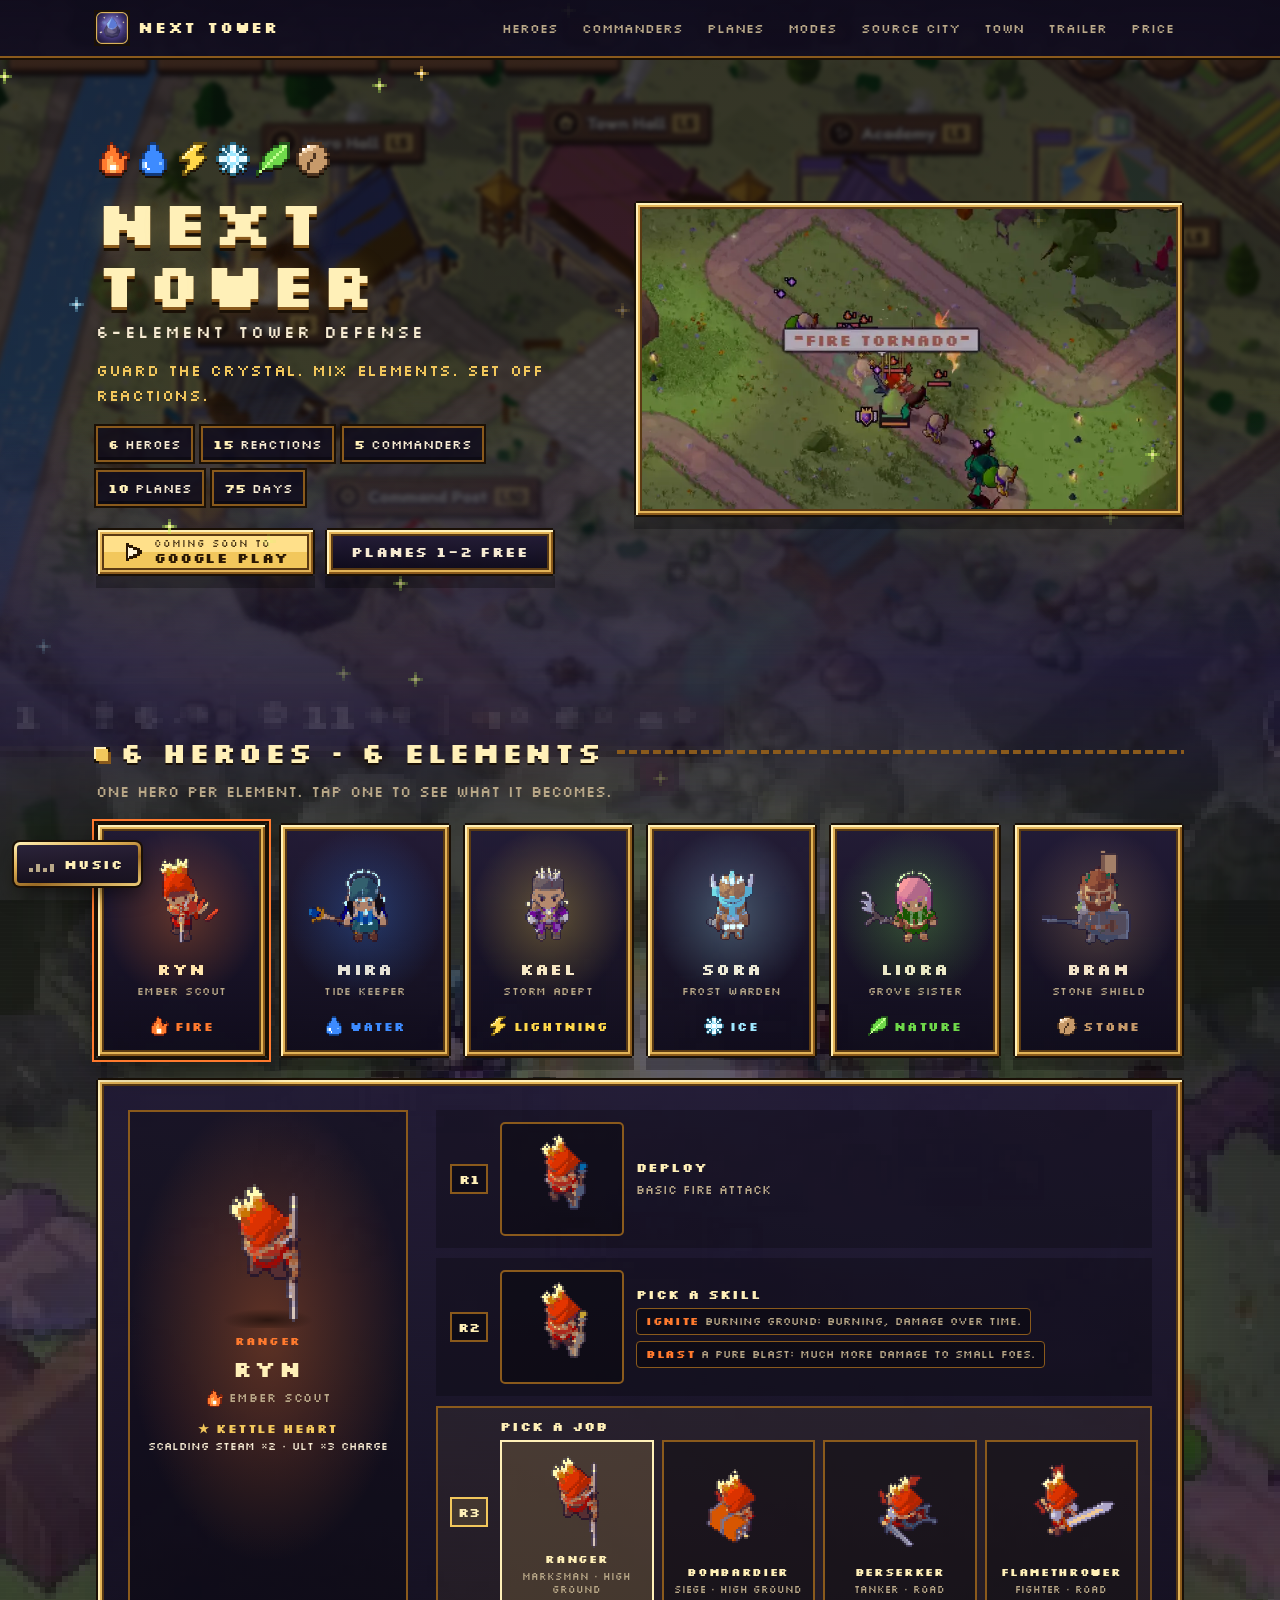
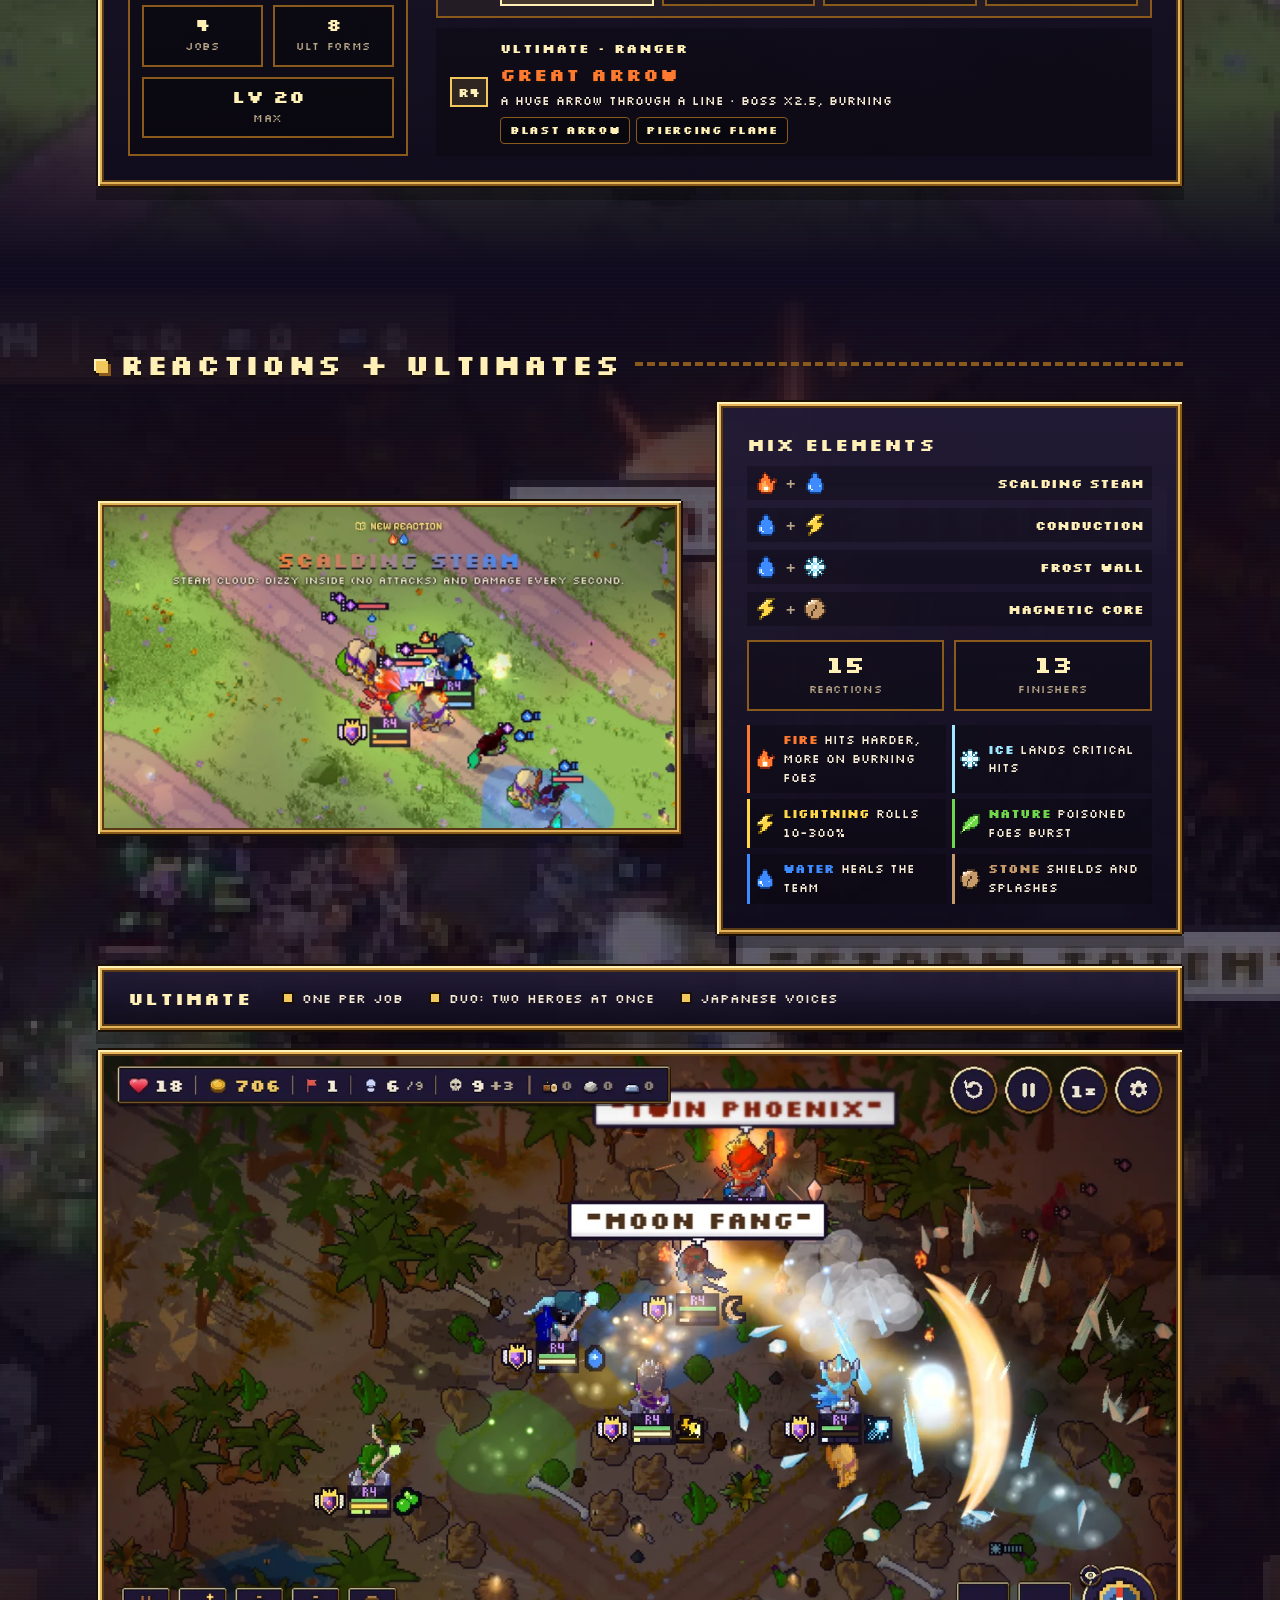
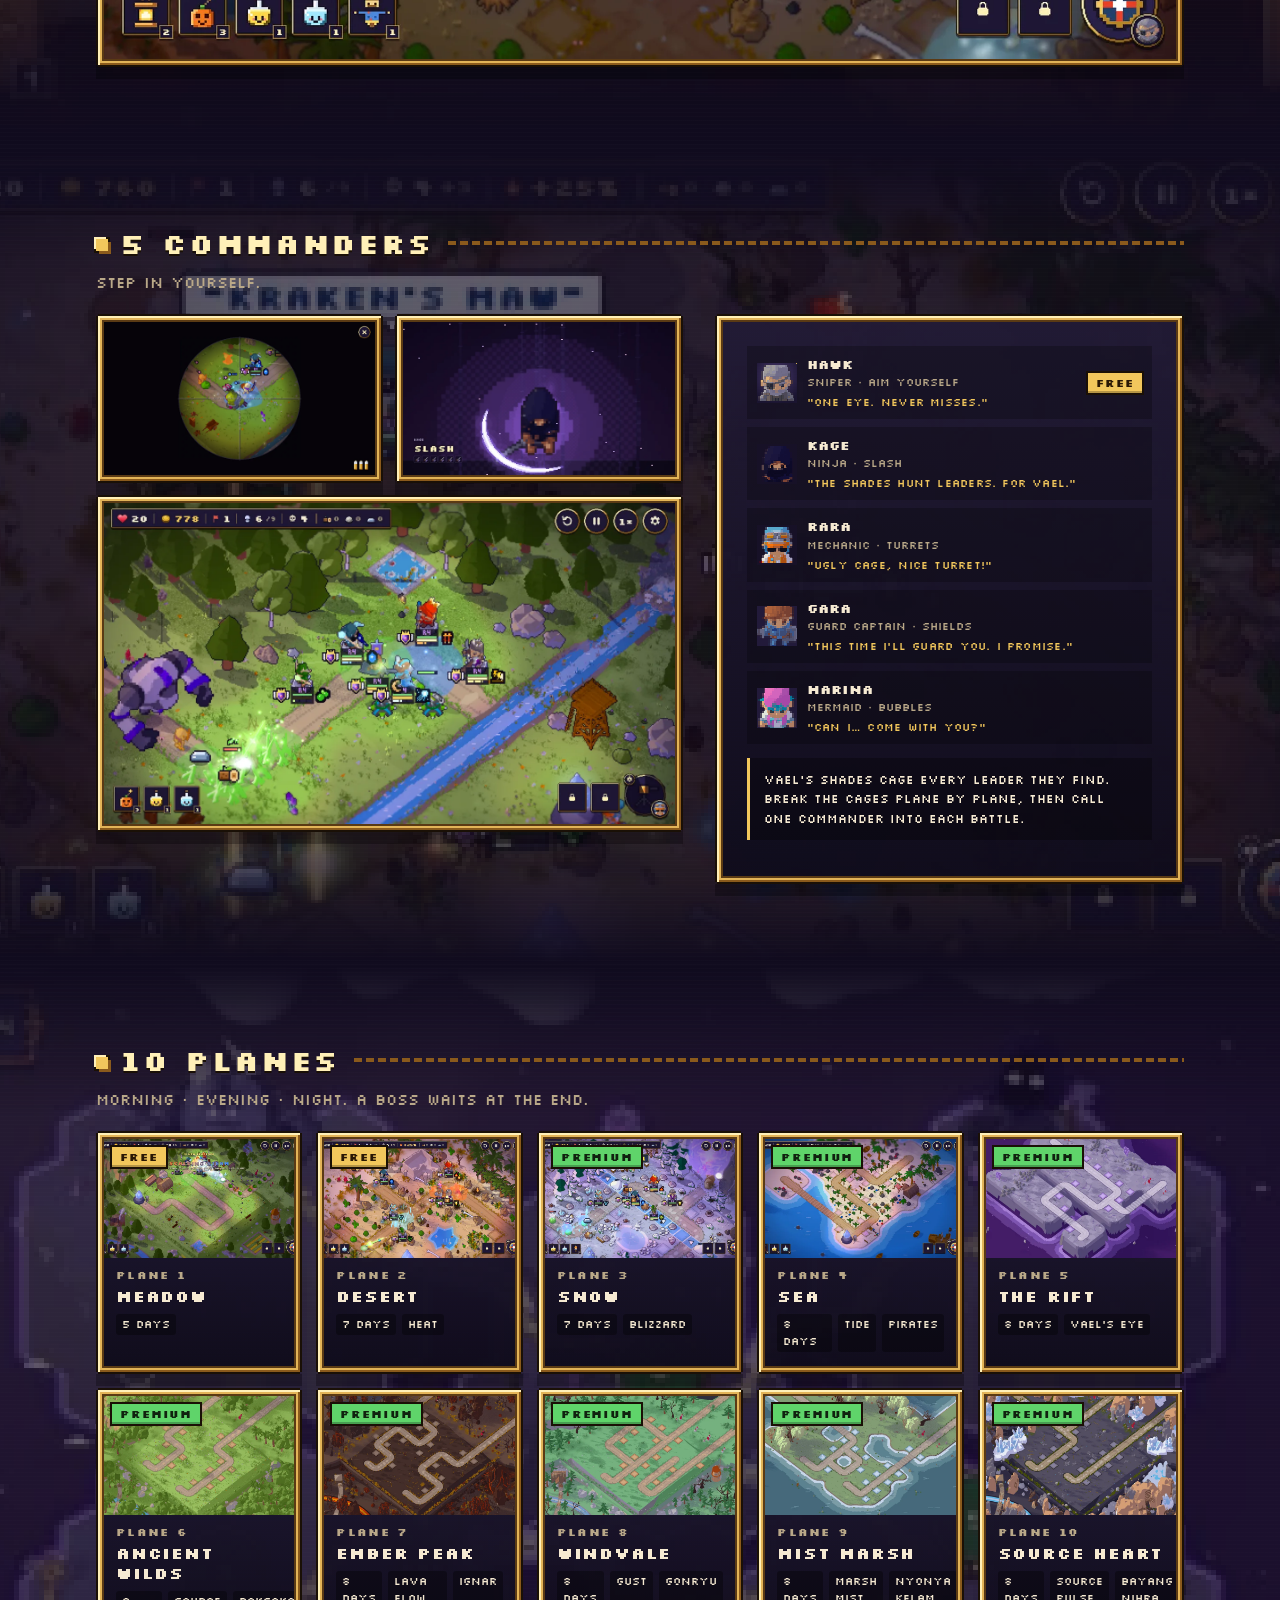
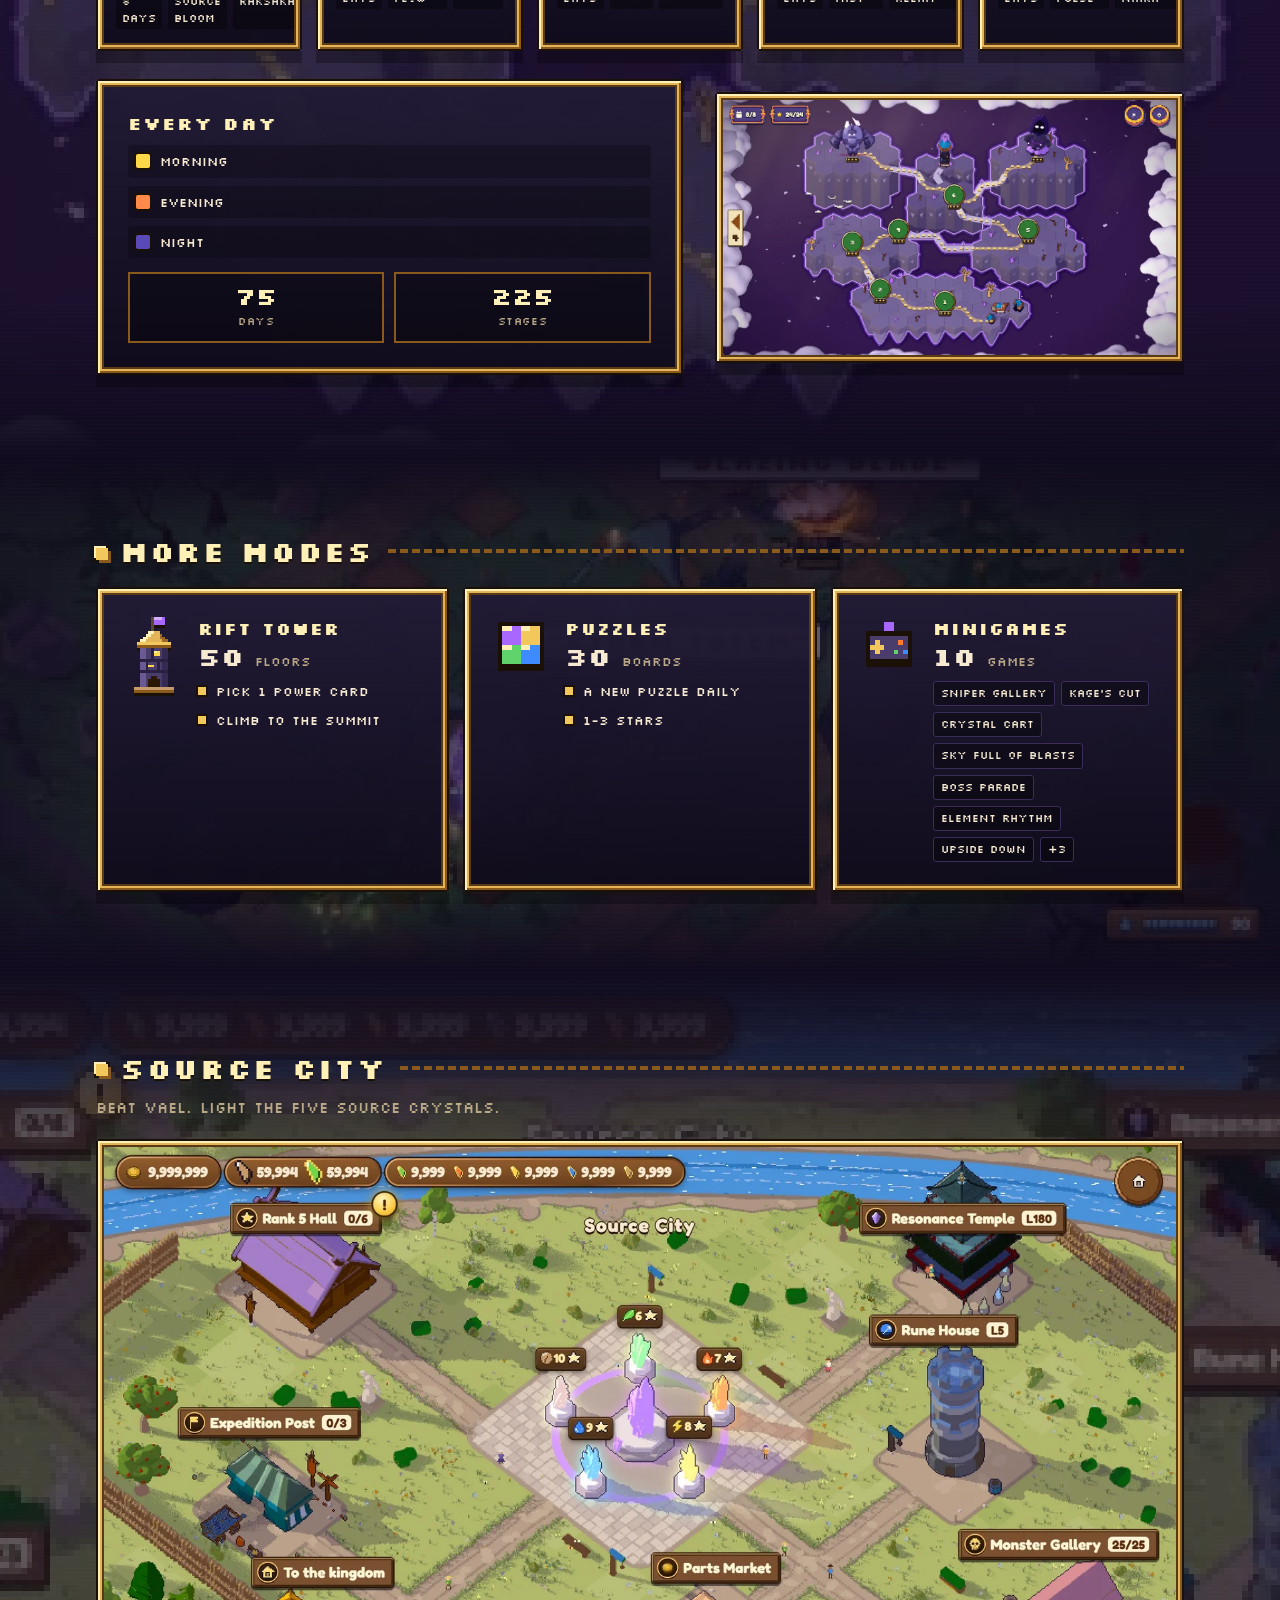
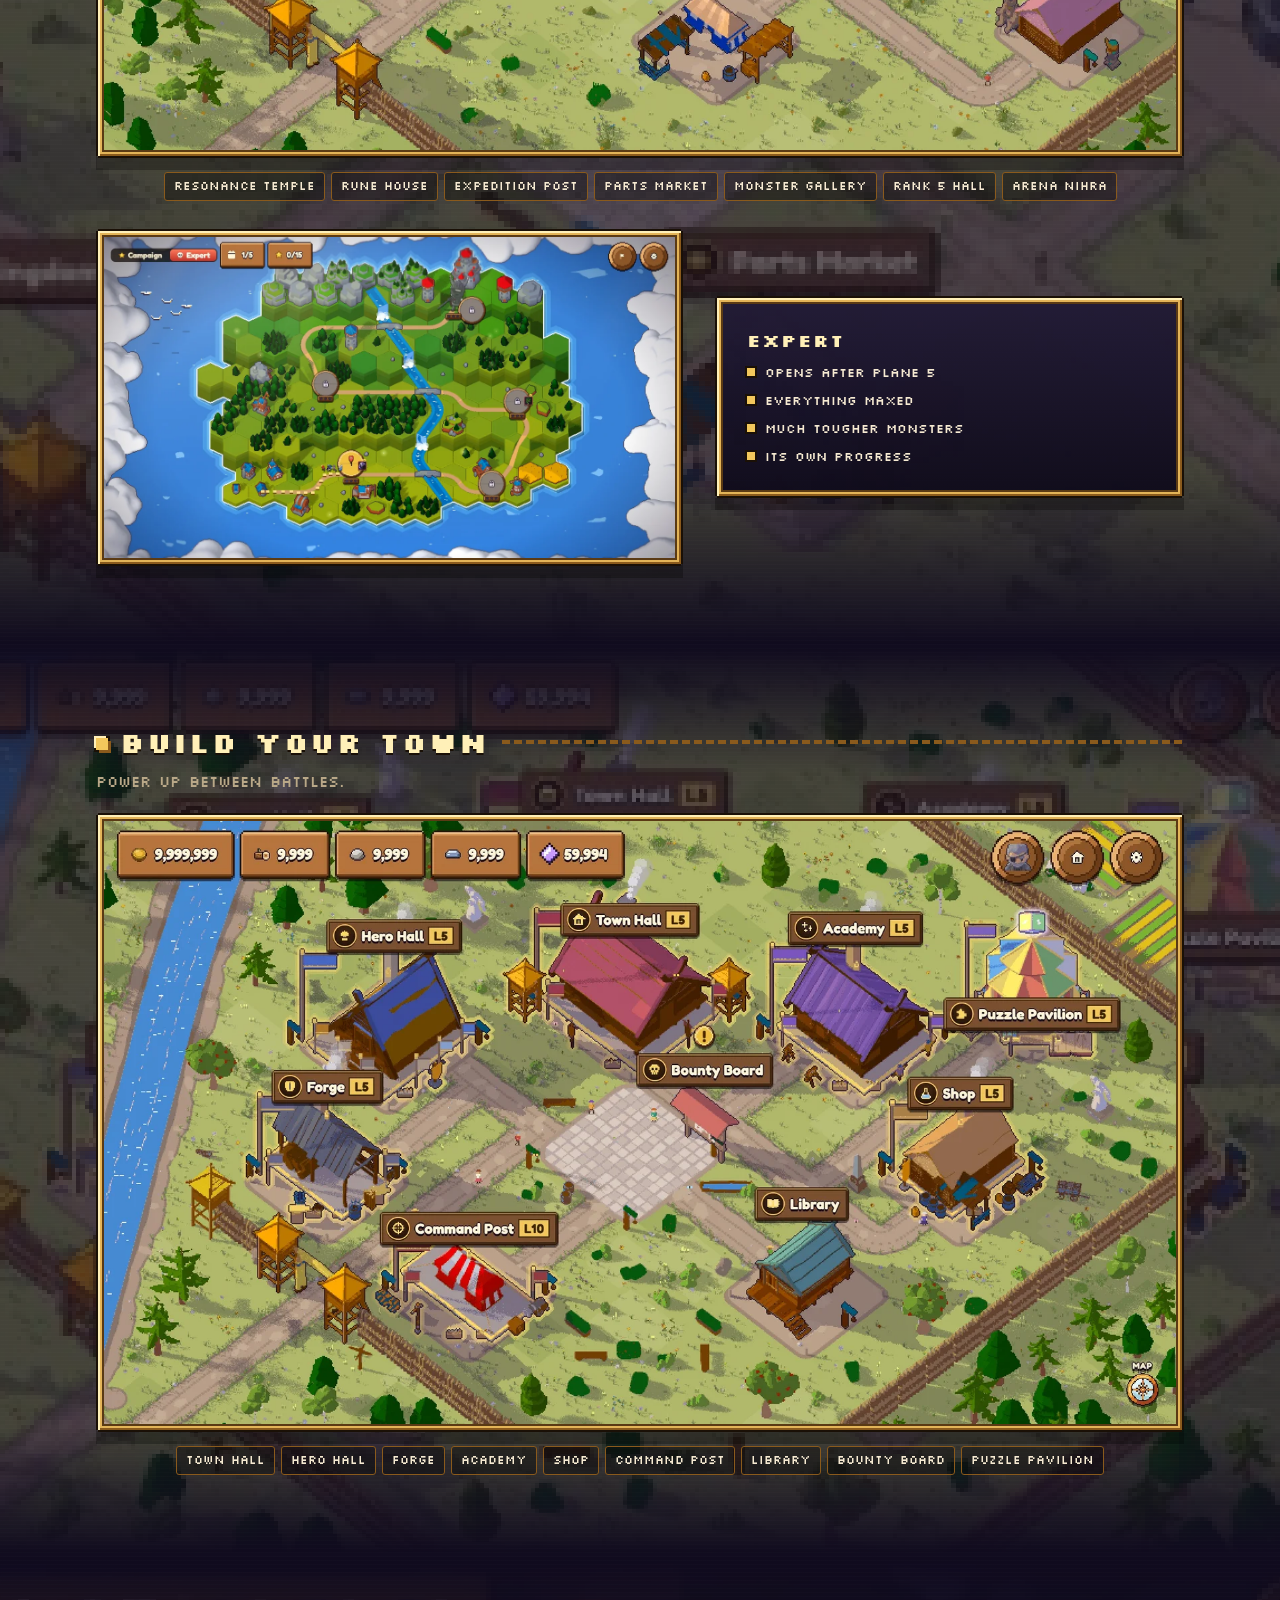
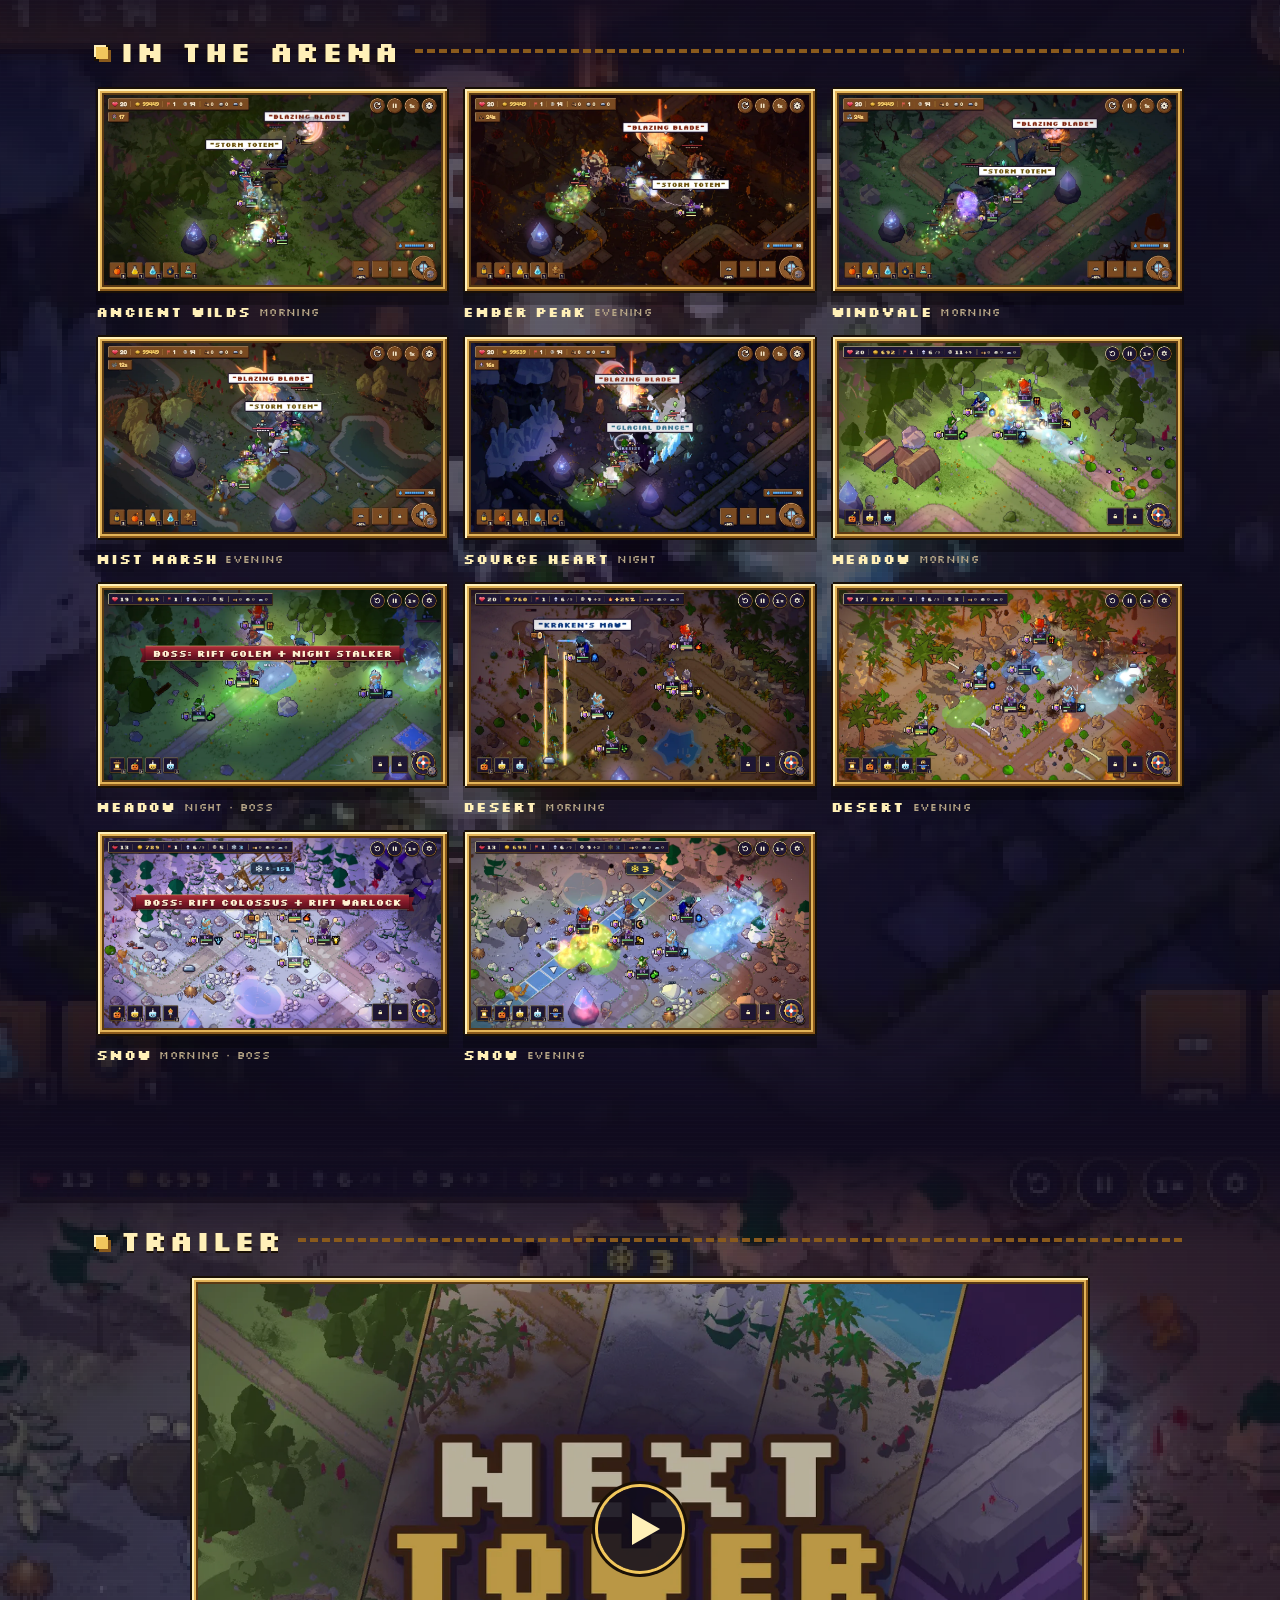
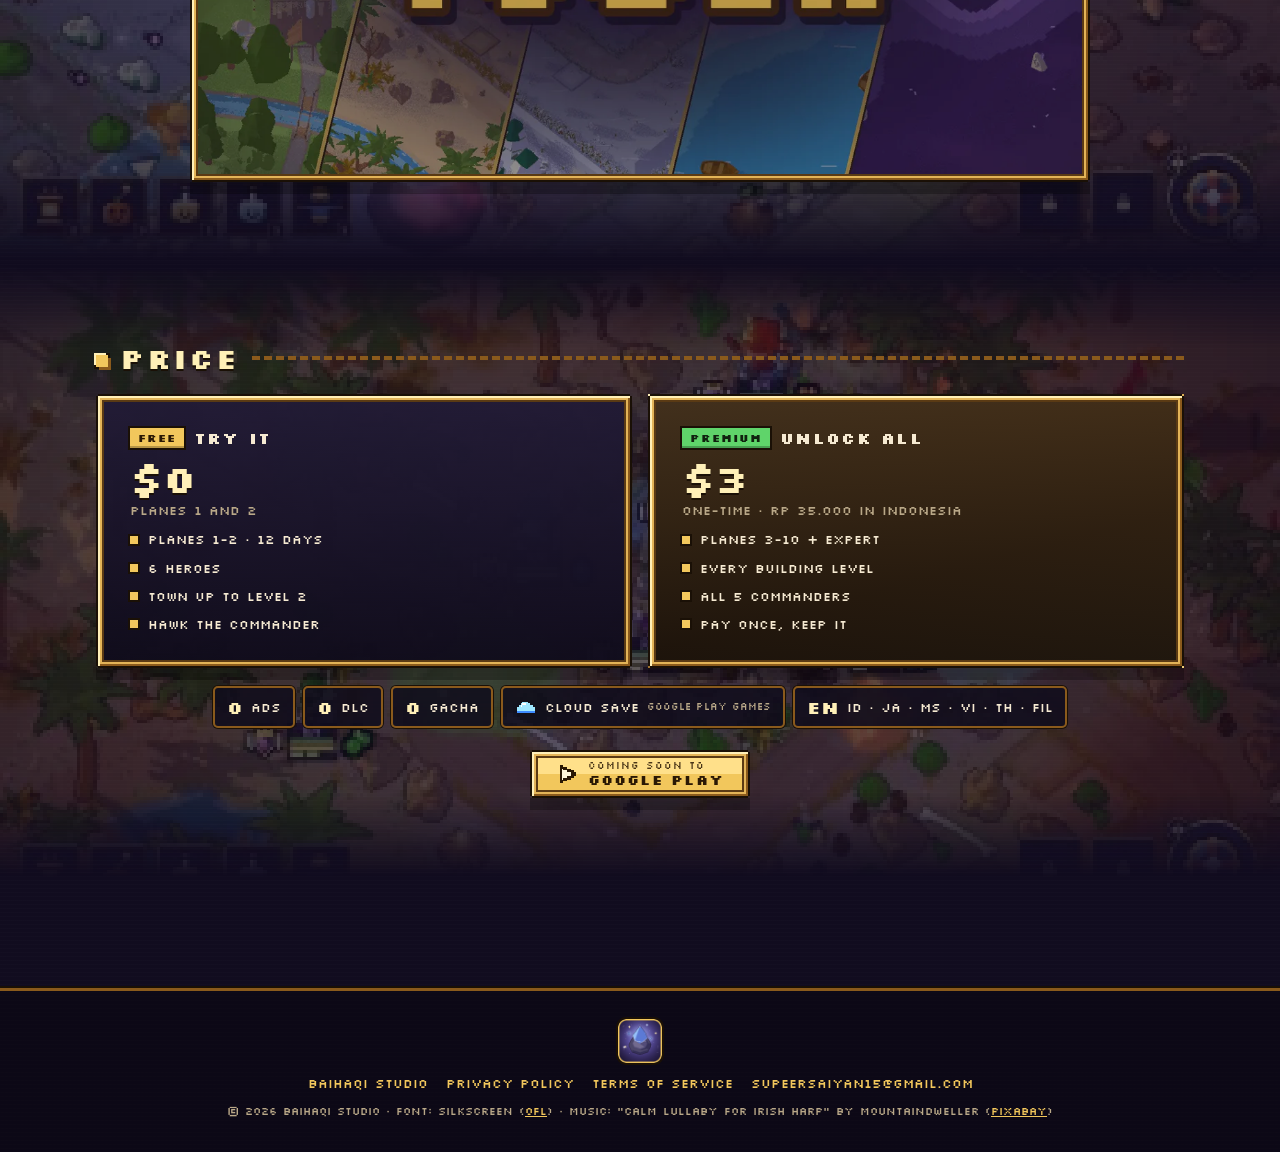
==== index.html @ 2244e876 "Pixel-art pass: stepped pixel frames on every panel, picture and button (no rounded corners), each s" ====
<!doctype html>
<html lang="en">
<head>
<meta charset="utf-8">
<meta name="viewport" content="width=device-width, initial-scale=1, viewport-fit=cover">
<title>Next Tower: Tower Defense · 6 Heroes, 6 Elements</title>
<meta name="description" content="Next Tower is a cute pixel-art tower defense for Android: 6 elemental heroes, 15 reactions, 5 commanders, 10 planes, Source City, Expert mode, the Rift Tower, puzzles and minigames. Planes 1-2 free, no ads, unlock all once for US$3.">
<link rel="canonical" href="https://fighterloo.github.io/next-tower-site/">
<meta name="theme-color" content="#110c1f">
<meta property="og:site_name" content="Next Tower">
<meta property="og:title" content="Next Tower: Tower Defense">
<meta property="og:description" content="6 heroes, 6 elements, 15 reactions. A cute pixel tower defense from Baihaqi Studio. Planes 1-2 free, no ads.">
<meta property="og:image" content="https://fighterloo.github.io/next-tower-site/img/share.jpg">
<meta property="og:image:width" content="1200">
<meta property="og:image:height" content="630">
<meta property="og:url" content="https://fighterloo.github.io/next-tower-site/">
<meta property="og:type" content="website">
<meta name="twitter:card" content="summary_large_image">
<meta name="twitter:title" content="Next Tower: Tower Defense">
<meta name="twitter:image" content="https://fighterloo.github.io/next-tower-site/img/share.jpg">
<link rel="icon" href="favicon.ico" sizes="any">
<link rel="icon" href="favicon-48x48.png" type="image/png" sizes="48x48">
<link rel="icon" href="favicon-96x96.png" type="image/png" sizes="96x96">
<link rel="icon" href="favicon-192x192.png" type="image/png" sizes="192x192">
<link rel="apple-touch-icon" href="apple-touch-icon.png">
<link rel="manifest" href="site.webmanifest">
<link rel="preload" href="fonts/Silkscreen-Regular.ttf" as="font" type="font/ttf" crossorigin>
<link rel="stylesheet" href="css/site.css?v=202611261">
<script type="application/ld+json">
{
 "@context": "https://schema.org",
 "@type": "VideoGame",
 "name": "Next Tower",
 "alternateName": "Next Tower: Tower Defense",
 "url": "https://fighterloo.github.io/next-tower-site/",
 "image": "https://fighterloo.github.io/next-tower-site/img/share.jpg",
 "description": "A cute pixel-art tower defense: 6 heroes, one per element, 15 reactions, 5 commanders, 10 planes, Source City, Expert mode, the Rift Tower, puzzles and minigames. Planes 1-2 free, unlock everything with one purchase.",
 "genre": ["Tower defense", "Strategy"],
 "gamePlatform": ["Android"],
 "operatingSystem": "Android",
 "inLanguage": ["en", "id", "ja"],
 "offers": {"@type": "Offer", "price": "3.00", "priceCurrency": "USD", "description": "One-time unlock: Planes 3-10, Expert, every building level, every commander"},
 "author": {"@type": "Organization", "name": "Baihaqi Studio", "url": "https://fighterloo.github.io/"},
 "publisher": {"@type": "Organization", "name": "Baihaqi Studio", "url": "https://fighterloo.github.io/"}
}
</script>
</head>
<body>

<header class="nav">
  <div class="wrap">
    <a class="brand" href="#top"><img src="img/icon-192.png" alt="" width="32" height="32">NEXT TOWER</a>
    <nav class="nav-links" aria-label="Sections">
      <a href="#hero">Heroes</a>
      <a href="#commander">Commanders</a>
      <a href="#plane">Planes</a>
      <a href="#modes">Modes</a>
      <a href="#sumber">Source City</a>
      <a href="#kota">Town</a>
      <a href="#video">Trailer</a>
      <a href="#harga">Price</a>
    </nav>
  </div>
</header>

<main id="top">

<!-- Title -->
<div class="hero">
  <div class="hero-bg" aria-hidden="true"></div>
  <div class="wrap">
    <div>
      <div class="gems" aria-hidden="true">
        <img src="img/el/fire.svg" alt="" width="34" height="34"><img src="img/el/water.svg" alt="" width="34" height="34"><img src="img/el/lightning.svg" alt="" width="34" height="34"><img src="img/el/ice.svg" alt="" width="34" height="34"><img src="img/el/nature.svg" alt="" width="34" height="34"><img src="img/el/stone.svg" alt="" width="34" height="34">
      </div>
      <h1 class="title"><span class="name" role="text" aria-label="NEXT TOWER"><span class="w"><span class="ch" style="--i:0" aria-hidden="true">N</span><span class="ch" style="--i:1" aria-hidden="true">E</span><span class="ch" style="--i:2" aria-hidden="true">X</span><span class="ch" style="--i:3" aria-hidden="true">T</span></span> <span class="w"><span class="ch" style="--i:5" aria-hidden="true">T</span><span class="ch" style="--i:6" aria-hidden="true">O</span><span class="ch" style="--i:7" aria-hidden="true">W</span><span class="ch" style="--i:8" aria-hidden="true">E</span><span class="ch" style="--i:9" aria-hidden="true">R</span></span></span><span class="sr"> — </span><span class="sub">6-Element Tower Defense</span></h1>
      <p class="pitch">Guard the crystal. Mix elements. Set off reactions.</p>
      <ul class="chips">
        <li><b>6</b> heroes</li>
        <li><b>15</b> reactions</li>
        <li><b>5</b> commanders</li>
        <li><b>10</b> planes</li>
        <li><b>75</b> days</li>
      </ul>
      <div class="cta">
        <span class="btn btn-gold soon-btn" role="img" aria-label="Coming soon to Google Play">
          <svg class="play-ico" viewBox="0 0 12 12" shape-rendering="crispEdges" aria-hidden="true"><path fill="#2a1804" d="M2 1h2v1h2v1h2v1h2v1h1v2h-1v1H8v1H6v1H4v1H2z"/><path fill="#fff6d8" d="M3 3h1v1h2v1h2v2H6v1H4v1H3z"/></svg>
          <span class="tx"><small>COMING SOON TO</small>GOOGLE PLAY</span>
        </span>
        <a class="btn" href="#harga">Planes 1-2 free</a>
      </div>
    </div>
    <div class="shot top-vid"><video src="media/combat-loop.mp4" poster="img/combat-poster.webp" width="960" height="540" muted loop playsinline autoplay preload="auto" data-loop aria-label="Combat: Fire Tornado, Tide Blade, Storm Totem, Thorn Forest, Frost Thorns, Plasma Burst"></video></div>
  </div>
</div>

<!-- Heroes and elements -->
<section id="hero" aria-labelledby="h-hero">
  <div class="wrap">
    <div class="sec-head"><h2 id="h-hero">6 Heroes · 6 Elements</h2></div>
    <p class="lead">One hero per element. Tap one to see what it becomes.</p>
    <ul class="heroes">
      <li class="hero-card panel" data-hero="ryn" style="--c:var(--fire)"><img class="por" src="img/heroes/ryn.png" alt="" width="136" height="136"><h3>RYN</h3><p>Ember Scout</p><span class="el"><img src="img/el/fire.svg" alt="" width="20" height="20">Fire</span></li>
      <li class="hero-card panel" data-hero="mira" style="--c:var(--water)"><img class="por" src="img/heroes/mira.png" alt="" width="136" height="136"><h3>MIRA</h3><p>Tide Keeper</p><span class="el"><img src="img/el/water.svg" alt="" width="20" height="20">Water</span></li>
      <li class="hero-card panel" data-hero="kael" style="--c:var(--lightning)"><img class="por" src="img/heroes/kael.png" alt="" width="136" height="136"><h3>KAEL</h3><p>Storm Adept</p><span class="el"><img src="img/el/lightning.svg" alt="" width="20" height="20">Lightning</span></li>
      <li class="hero-card panel" data-hero="sora" style="--c:var(--ice)"><img class="por" src="img/heroes/sora.png" alt="" width="136" height="136"><h3>SORA</h3><p>Frost Warden</p><span class="el"><img src="img/el/ice.svg" alt="" width="20" height="20">Ice</span></li>
      <li class="hero-card panel" data-hero="liora" style="--c:var(--nature)"><img class="por" src="img/heroes/liora.png" alt="" width="136" height="136"><h3>LIORA</h3><p>Grove Sister</p><span class="el"><img src="img/el/nature.svg" alt="" width="20" height="20">Nature</span></li>
      <li class="hero-card panel" data-hero="bram" style="--c:var(--stone)"><img class="por" src="img/heroes/bram.png" alt="" width="136" height="136"><h3>BRAM</h3><p>Stone Shield</p><span class="el"><img src="img/el/stone.svg" alt="" width="20" height="20">Stone</span></li>
    </ul>
    <div class="rankpath panel" id="rankpath" aria-live="polite">
      <noscript><p class="rp-nojs">R1 deploy · R2 pick a skill · R3 pick one of 4 jobs · R4 its ultimate, in one of 2 forms. 24 jobs, Lv 20 max.</p></noscript>
    </div>
  </div>
</section>

<!-- Reactions and ultimates -->
<section id="reaksi" aria-labelledby="h-react">
  <div class="wrap">
    <div class="sec-head"><h2 id="h-react">Reactions + Ultimates</h2></div>
    <div class="feat">
      <div class="shot"><img src="img/reaction-steam.webp" alt="Fire meets water: a Scalding Steam reaction on the road" width="1280" height="720" loading="lazy"></div>
      <div class="feat-body panel">
        <h3>Mix elements</h3>
        <ul class="recipes">
          <li><img src="img/el/fire.svg" alt="Fire" width="22" height="22"><i>+</i><img src="img/el/water.svg" alt="Water" width="22" height="22"><b>Scalding Steam</b></li>
          <li><img src="img/el/water.svg" alt="Water" width="22" height="22"><i>+</i><img src="img/el/lightning.svg" alt="Lightning" width="22" height="22"><b>Conduction</b></li>
          <li><img src="img/el/water.svg" alt="Water" width="22" height="22"><i>+</i><img src="img/el/ice.svg" alt="Ice" width="22" height="22"><b>Frost Wall</b></li>
          <li><img src="img/el/lightning.svg" alt="Lightning" width="22" height="22"><i>+</i><img src="img/el/stone.svg" alt="Stone" width="22" height="22"><b>Magnetic Core</b></li>
        </ul>
        <div class="stats">
          <div class="stat"><b>15</b><span>reactions</span></div>
          <div class="stat"><b>13</b><span>finishers</span></div>
        </div>
        <ul class="edges" aria-label="Each element's own edge">
          <li style="--c:var(--fire)"><img src="img/el/fire.svg" alt="" width="20" height="20"><span><b>Fire</b> hits harder, more on burning foes</span></li>
          <li style="--c:var(--ice)"><img src="img/el/ice.svg" alt="" width="20" height="20"><span><b>Ice</b> lands critical hits</span></li>
          <li style="--c:var(--lightning)"><img src="img/el/lightning.svg" alt="" width="20" height="20"><span><b>Lightning</b> rolls 10-300%</span></li>
          <li style="--c:var(--nature)"><img src="img/el/nature.svg" alt="" width="20" height="20"><span><b>Nature</b> poisoned foes burst</span></li>
          <li style="--c:var(--water)"><img src="img/el/water.svg" alt="" width="20" height="20"><span><b>Water</b> heals the team</span></li>
          <li style="--c:var(--stone)"><img src="img/el/stone.svg" alt="" width="20" height="20"><span><b>Stone</b> shields and splashes</span></li>
        </ul>
      </div>
    </div>
    <div class="ult">
      <div class="ult-head panel">
        <h3>Ultimate</h3>
        <ul class="ticks">
          <li>One per job</li>
          <li>Duo: two heroes at once</li>
          <li>Japanese voices</li>
        </ul>
      </div>
      <div class="shot"><img src="img/ultimate.webp" alt="Two ultimates going off at once" width="1600" height="900" loading="lazy"></div>
    </div>
  </div>
</section>

<!-- Commanders -->
<section id="commander" aria-labelledby="h-cmd">
  <div class="wrap">
    <div class="sec-head"><h2 id="h-cmd">5 Commanders</h2></div>
    <p class="lead">Step in yourself.</p>
    <div class="feat">
      <div class="duo">
        <div class="shot"><img src="img/cmd-sniper.webp" alt="Hawk's sniper scope over the battle" width="1280" height="720" loading="lazy"></div>
        <div class="shot"><img src="img/cmd-kage.webp" alt="Kage's slash" width="1280" height="720" loading="lazy"></div>
        <div class="shot wide"><img src="img/commander.webp" alt="Rara drops turrets beside the heroes" width="1280" height="720" loading="lazy"></div>
      </div>
      <div class="feat-body panel">
        <ul class="cmds">
          <li><img class="px" src="img/cmd/elang.png" alt="" width="40" height="40"><span><b>HAWK</b><small>Sniper · aim yourself</small><q>One eye. Never misses.</q></span><span class="tag free">FREE</span></li>
          <li><img class="px" src="img/cmd/kage.png" alt="" width="40" height="40"><span><b>KAGE</b><small>Ninja · slash</small><q>The Shades hunt leaders. For Vael.</q></span><span></span></li>
          <li><img class="px" src="img/cmd/rara.png" alt="" width="40" height="40"><span><b>RARA</b><small>Mechanic · turrets</small><q>Ugly cage, nice turret!</q></span><span></span></li>
          <li><img class="px" src="img/cmd/gara.png" alt="" width="40" height="40"><span><b>GARA</b><small>Guard Captain · shields</small><q>This time I’ll guard you. I promise.</q></span><span></span></li>
          <li><img class="px" src="img/cmd/marina.png" alt="" width="40" height="40"><span><b>MARINA</b><small>Mermaid · bubbles</small><q>Can I… come with you?</q></span><span></span></li>
        </ul>
        <p class="cmd-lore">Vael’s Shades cage every leader they find. Break the cages plane by plane, then call one commander into each battle.</p>
      </div>
    </div>
  </div>
</section>

<!-- Planes -->
<section id="plane" aria-labelledby="h-plane">
  <div class="wrap">
    <div class="sec-head"><h2 id="h-plane">10 Planes</h2></div>
    <p class="lead">Morning · evening · night. A boss waits at the end.</p>
    <ul class="planes">
      <li class="plane panel">
        <div class="plane-art"><img src="img/plane1.webp" alt="" width="800" height="450" loading="lazy"><span class="tag free">FREE</span></div>
        <div class="plane-body"><span class="n">PLANE 1</span><h3>Meadow</h3><div class="days"><span>5 days</span></div></div>
      </li>
      <li class="plane panel">
        <div class="plane-art"><img src="img/plane2.webp" alt="" width="800" height="450" loading="lazy"><span class="tag free">FREE</span></div>
        <div class="plane-body"><span class="n">PLANE 2</span><h3>Desert</h3><div class="days"><span>7 days</span><span>Heat</span></div></div>
      </li>
      <li class="plane panel">
        <div class="plane-art"><img src="img/plane3.webp" alt="" width="800" height="450" loading="lazy"><span class="tag">PREMIUM</span></div>
        <div class="plane-body"><span class="n">PLANE 3</span><h3>Snow</h3><div class="days"><span>7 days</span><span>Blizzard</span></div></div>
      </li>
      <li class="plane panel">
        <div class="plane-art"><img src="img/plane4.webp" alt="" width="800" height="450" loading="lazy"><span class="tag">PREMIUM</span></div>
        <div class="plane-body"><span class="n">PLANE 4</span><h3>Sea</h3><div class="days"><span>8 days</span><span>Tide</span><span>Pirates</span></div></div>
      </li>
      <li class="plane panel">
        <div class="plane-art"><img src="img/plane5.webp" alt="" width="800" height="450" loading="lazy"><span class="tag">PREMIUM</span></div>
        <div class="plane-body"><span class="n">PLANE 5</span><h3>The Rift</h3><div class="days"><span>8 days</span><span>Vael's Eye</span></div></div>
      </li>
      <li class="plane panel">
        <div class="plane-art"><img src="img/plane6.webp" alt="" width="800" height="450" loading="lazy"><span class="tag">PREMIUM</span></div>
        <div class="plane-body"><span class="n">PLANE 6</span><h3>Ancient Wilds</h3><div class="days"><span>8 days</span><span>Source Bloom</span><span>Raksaka</span></div></div>
      </li>
      <li class="plane panel">
        <div class="plane-art"><img src="img/plane7.webp" alt="" width="800" height="450" loading="lazy"><span class="tag">PREMIUM</span></div>
        <div class="plane-body"><span class="n">PLANE 7</span><h3>Ember Peak</h3><div class="days"><span>8 days</span><span>Lava Flow</span><span>Ignar</span></div></div>
      </li>
      <li class="plane panel">
        <div class="plane-art"><img src="img/plane8.webp" alt="" width="800" height="450" loading="lazy"><span class="tag">PREMIUM</span></div>
        <div class="plane-body"><span class="n">PLANE 8</span><h3>Windvale</h3><div class="days"><span>8 days</span><span>Gust</span><span>Gonryu</span></div></div>
      </li>
      <li class="plane panel">
        <div class="plane-art"><img src="img/plane9.webp" alt="" width="800" height="450" loading="lazy"><span class="tag">PREMIUM</span></div>
        <div class="plane-body"><span class="n">PLANE 9</span><h3>Mist Marsh</h3><div class="days"><span>8 days</span><span>Marsh Mist</span><span>Nyonya Kelam</span></div></div>
      </li>
      <li class="plane panel">
        <div class="plane-art"><img src="img/plane10.webp" alt="" width="800" height="450" loading="lazy"><span class="tag">PREMIUM</span></div>
        <div class="plane-body"><span class="n">PLANE 10</span><h3>Source Heart</h3><div class="days"><span>8 days</span><span>Source Pulse</span><span>Bayang Nihra</span></div></div>
      </li>
    </ul>
    <div class="feat flip map">
      <div class="shot"><img src="img/plane-map.webp" alt="The Rift's map: floating islands, bosses on their peaks" width="1280" height="720" loading="lazy"></div>
      <div class="feat-body panel">
        <h3>Every day</h3>
        <ol class="times" aria-label="One day">
          <li class="t-am">Morning</li>
          <li class="t-pm">Evening</li>
          <li class="t-nt">Night</li>
        </ol>
        <div class="stats">
          <div class="stat"><b>75</b><span>days</span></div>
          <div class="stat"><b>225</b><span>stages</span></div>
        </div>
      </div>
    </div>
  </div>
</section>

<!-- Modes -->
<section id="modes" aria-labelledby="h-modes">
  <div class="wrap">
    <div class="sec-head"><h2 id="h-modes">More Modes</h2></div>
    <div class="modes">
      <div class="mode tower panel">
        <svg viewBox="0 0 20 28" shape-rendering="crispEdges" aria-hidden="true"><path fill="#5a4a32" d="M9 0h1v6H9z"/><path fill="#a868ff" d="M10 0h4v3h-4z"/><path fill="#d2b0ff" d="M10 0h3v1h-3z"/><path fill="#e3b458" d="M8 5h4v1h1v1h1v1h1v1H5V8h1V7h1V6h1z"/><path fill="#fff0b8" d="M8 5h2v1H8zM7 6h2v1H7zM6 7h2v1H6zM5 8h2v1H5z"/><path fill="#9a6a24" d="M12 6h1v1h1v1h1v1h-2V8h-1z"/><path fill="#8a5a1c" d="M4 9h12v2H4z"/><path fill="#f2c75c" d="M4 9h12v1H4z"/><path fill="#4a3d6b" d="M5 11h10v14H5z"/><path fill="#6a5a94" d="M5 11h2v14H5z"/><path fill="#352a52" d="M13 11h2v14h-2z"/><path fill="#2a2142" d="M5 15h10v1H5zM5 19h10v1H5zM9 11h1v4H9zM7 16h1v3H7zM11 16h1v3h-1z"/><path fill="#ffd84a" d="M10 12h2v2h-2zM8 17h2v1H8z"/><path fill="#fff3a8" d="M10 12h1v1h-1z"/><path fill="#2a1804" d="M9 21h2v1h1v3H8v-3h1z"/><path fill="#8a5a1c" d="M3 25h14v2H3z"/><path fill="#c79a6a" d="M3 25h14v1H3z"/></svg>
        <div>
          <h3>Rift Tower</h3>
          <p class="big"><b>50</b> floors</p>
          <ul class="ticks"><li>Pick 1 power card</li><li>Climb to the summit</li></ul>
        </div>
      </div>
      <div class="mode panel">
        <svg viewBox="0 0 12 12" shape-rendering="crispEdges" aria-hidden="true"><path fill="#1a1006" d="M1 1h10v10H1z"/><path fill="#a868ff" d="M2 2h4v4H2z"/><path fill="#f2c75c" d="M6 2h4v4H6z"/><path fill="#5fd46a" d="M2 6h4v4H2z"/><path fill="#3d8bff" d="M6 6h4v4H6z"/><path fill="#fff0b8" d="M2 2h2v1H2zM6 2h2v1H6zM2 6h2v1H2zM6 6h2v1H6z"/></svg>
        <div>
          <h3>Puzzles</h3>
          <p class="big"><b>30</b> boards</p>
          <ul class="ticks"><li>A new puzzle daily</li><li>1-3 stars</li></ul>
        </div>
      </div>
      <div class="mode panel">
        <svg viewBox="0 0 12 12" shape-rendering="crispEdges" aria-hidden="true"><path fill="#1a1006" d="M1 3h10v7H1z"/><path fill="#4a3d6b" d="M2 4h8v5H2z"/><path fill="#f2c75c" d="M3 5h1v3H3zM2 6h3v1H2z"/><path fill="#ff7a2e" d="M8 5h1v1H8z"/><path fill="#5fd46a" d="M7 7h1v1H7z"/><path fill="#3d8bff" d="M9 7h1v1H9z"/><path fill="#a868ff" d="M5 1h2v2H5z"/></svg>
        <div>
          <h3>Minigames</h3>
          <p class="big"><b>10</b> games</p>
          <ul class="mini">
            <li>Sniper Gallery</li><li>Kage's Cut</li><li>Crystal Cart</li><li>Sky Full of Blasts</li><li>Boss Parade</li><li>Element Rhythm</li><li>Upside Down</li><li>+3</li>
          </ul>
        </div>
      </div>
    </div>
  </div>
</section>

<!-- Expert + Source City (22 Nov 2026) -->
<section id="sumber" aria-labelledby="h-sumber">
  <div class="wrap">
    <div class="sec-head"><h2 id="h-sumber">Source City</h2></div>
    <p class="lead">Beat Vael. Light the five Source crystals.</p>
    <div class="shot"><img src="img/source-city.webp" alt="Source City: the crystal plaza, Resonance Temple, Rune House, Expedition Post, Parts Market and Monster Gallery" width="1600" height="900" loading="lazy"></div>
    <ul class="blds">
      <li>Resonance Temple</li><li>Rune House</li><li>Expedition Post</li><li>Parts Market</li><li>Monster Gallery</li><li>Rank 5 Hall</li><li>Arena Nihra</li>
    </ul>
    <div class="feat map">
      <div class="shot"><img src="img/expert.webp" alt="The plane map in Expert mode" width="1280" height="720" loading="lazy"></div>
      <div class="feat-body panel">
        <h3>Expert</h3>
        <ul class="ticks"><li>Opens after plane 5</li><li>Everything maxed</li><li>Much tougher monsters</li><li>Its own progress</li></ul>
      </div>
    </div>
  </div>
</section>

<!-- Town -->
<section id="kota" aria-labelledby="h-town">
  <div class="wrap">
    <div class="sec-head"><h2 id="h-town">Build Your Town</h2></div>
    <p class="lead">Power up between battles.</p>
    <div class="shot"><img src="img/town.webp" alt="The town: Town Hall, Hero Hall, Forge, Academy, Shop, Library, Command Post and Puzzle Pavilion" width="1600" height="900" loading="lazy"></div>
    <ul class="blds">
      <li>Town Hall</li><li>Hero Hall</li><li>Forge</li><li>Academy</li><li>Shop</li><li>Command Post</li><li>Library</li><li>Bounty Board</li><li>Puzzle Pavilion</li>
    </ul>
  </div>
</section>

<!-- Arena -->
<section id="arena" aria-labelledby="h-arena">
  <div class="wrap">
    <div class="sec-head"><h2 id="h-arena">In the Arena</h2></div>
    <ul class="gallery">
      <li><figure><div class="shot"><img src="img/arena-plane6.webp" alt="Six heroes on the Ancient Wilds road" width="1280" height="720" loading="lazy"></div><figcaption>Ancient Wilds <span>morning</span></figcaption></figure></li>
      <li><figure><div class="shot"><img src="img/arena-plane7.webp" alt="Ultimates on Ember Peak" width="1280" height="720" loading="lazy"></div><figcaption>Ember Peak <span>evening</span></figcaption></figure></li>
      <li><figure><div class="shot"><img src="img/arena-plane8.webp" alt="A storm of skills in Windvale" width="1280" height="720" loading="lazy"></div><figcaption>Windvale <span>morning</span></figcaption></figure></li>
      <li><figure><div class="shot"><img src="img/arena-plane9.webp" alt="Heroes holding the Mist Marsh road" width="1280" height="720" loading="lazy"></div><figcaption>Mist Marsh <span>evening</span></figcaption></figure></li>
      <li><figure><div class="shot"><img src="img/arena-plane10.webp" alt="A night battle at the Source Heart" width="1280" height="720" loading="lazy"></div><figcaption>Source Heart <span>night</span></figcaption></figure></li>
      <li><figure><div class="shot"><img src="img/arena-forest-day.webp" alt="Six heroes holding the meadow road" width="1280" height="720" loading="lazy"></div><figcaption>Meadow <span>morning</span></figcaption></figure></li>
      <li><figure><div class="shot"><img src="img/arena-forest-night.webp" alt="A boss arrives on the meadow at night" width="1280" height="720" loading="lazy"></div><figcaption>Meadow <span>night · boss</span></figcaption></figure></li>
      <li><figure><div class="shot"><img src="img/arena-desert-day.webp" alt="The Kraken's Maw ultimate on the desert road" width="1280" height="720" loading="lazy"></div><figcaption>Desert <span>morning</span></figcaption></figure></li>
      <li><figure><div class="shot"><img src="img/arena-desert-evening.webp" alt="Ultimates in a desert evening" width="1280" height="720" loading="lazy"></div><figcaption>Desert <span>evening</span></figcaption></figure></li>
      <li><figure><div class="shot"><img src="img/arena-snow-day.webp" alt="A boss fight in the snow" width="1280" height="720" loading="lazy"></div><figcaption>Snow <span>morning · boss</span></figcaption></figure></li>
      <li><figure><div class="shot"><img src="img/arena-snow-evening.webp" alt="An evening battle in the snow" width="1280" height="720" loading="lazy"></div><figcaption>Snow <span>evening</span></figcaption></figure></li>
    </ul>
  </div>
</section>

<!-- Trailer: data-yt holds the YouTube id (https://youtu.be/kN2SQPyae_0, 14 Nov 2026); the poster gets a play button
     that loads the video. Change the id to swap the video, empty it to show COMING SOON again. -->
<section id="video" aria-labelledby="h-video">
  <div class="wrap">
    <div class="sec-head"><h2 id="h-video">Trailer</h2></div>
    <div class="vid panel" id="trailer" data-yt="kN2SQPyae_0">
      <img src="img/trailer-poster.webp" alt="" width="1280" height="720" loading="lazy">
      <div class="in"><span class="pl" aria-hidden="true"></span><h3>Trailer</h3><span class="tag soon">COMING SOON</span></div>
    </div>
  </div>
</section>

<!-- Price -->
<section id="harga" aria-labelledby="h-price">
  <div class="wrap">
    <div class="sec-head"><h2 id="h-price">Price</h2></div>
    <div class="price">
      <div class="tier panel">
        <h3><span class="tag free">FREE</span>Try it</h3>
        <p class="amt">$0<small>Planes 1 and 2</small></p>
        <ul class="ticks">
          <li>Planes 1-2 · 12 days</li>
          <li>6 heroes</li>
          <li>Town up to level 2</li>
          <li>Hawk the commander</li>
        </ul>
      </div>
      <div class="tier panel best">
        <h3><span class="tag">PREMIUM</span>Unlock all</h3>
        <p class="amt">$3<small>One-time · Rp 35.000 in Indonesia</small></p>
        <ul class="ticks">
          <li>Planes 3-10 + Expert</li>
          <li>Every building level</li>
          <li>All 5 commanders</li>
          <li>Pay once, keep it</li>
        </ul>
      </div>
    </div>
    <ul class="perks">
      <li><b>0</b>ads</li>
      <li><b>0</b>DLC</li>
      <li><b>0</b>gacha</li>
      <li><svg viewBox="0 0 12 12" shape-rendering="crispEdges" aria-hidden="true"><path fill="#9fe8ff" d="M4 3h3v1h1v1h2v1h1v3H1V6h1V5h1V4h1z"/><path fill="#fff" d="M4 4h2v1H4zM3 5h1v1H3z"/><path fill="#3d8bff" d="M1 8h10v1H1z"/></svg>Cloud save<small>Google Play Games</small></li>
      <li><b>EN</b>ID · JA · MS · VI · TH · FIL</li>
    </ul>
    <div class="store">
      <span class="btn btn-gold soon-btn" role="img" aria-label="Coming soon to Google Play">
        <svg class="play-ico" viewBox="0 0 12 12" shape-rendering="crispEdges" aria-hidden="true"><path fill="#2a1804" d="M2 1h2v1h2v1h2v1h2v1h1v2h-1v1H8v1H6v1H4v1H2z"/><path fill="#fff6d8" d="M3 3h1v1h2v1h2v2H6v1H4v1H3z"/></svg>
        <span class="tx"><small>COMING SOON TO</small>GOOGLE PLAY</span>
      </span>
    </div>
  </div>
</section>

</main>

<footer class="foot">
  <div class="wrap">
    <img src="img/icon-192.png" alt="" width="44" height="44" loading="lazy">
    <p class="foot-links">
      <a href="https://fighterloo.github.io/">Baihaqi Studio</a>
      <a href="privacy.html">Privacy Policy</a>
      <a href="terms.html">Terms of Service</a>
      <a href="mailto:supeersaiyan15@gmail.com">supeersaiyan15@gmail.com</a>
    </p>
    <p class="fine">© 2026 Baihaqi Studio · Font: Silkscreen (<a href="fonts/OFL.txt">OFL</a>) · Music: "Calm Lullaby For Irish Harp" by MountainDweller (<a href="https://pixabay.com/music/243170/" target="_blank" rel="noopener">Pixabay</a>)</p>
  </div>
</footer>

<!-- Music: the game's menu theme, off until the visitor presses the button -->
<button type="button" class="music" id="music" aria-pressed="false" aria-label="Play the menu music">
  <span class="eq" aria-hidden="true"><i></i><i></i><i></i><i></i></span><span class="music-label">Music</span>
</button>
<audio id="music-track" src="media/menu.mp3" preload="none" loop></audio>

<script>
/* The combat loop at the top: plays only while on screen; still (its poster) for reduced motion */
(function () {
  var v = document.querySelector('video[data-loop]');
  if (!v) return;
  if (window.matchMedia && matchMedia('(prefers-reduced-motion: reduce)').matches) { v.removeAttribute('autoplay'); v.pause(); return; }
  if (!('IntersectionObserver' in window)) return;
  new IntersectionObserver(function (es) {
    es.forEach(function (e) { if (e.isIntersecting) v.play().catch(function () {}); else v.pause(); });
  }, { threshold: 0.1 }).observe(v);
})();

/* Music: the game's menu theme, faded in and out; a trailer starting or the tab hiding pauses it */
(function () {
  var btn = document.getElementById('music'), a = document.getElementById('music-track');
  if (!btn || !a) return;
  var VOL = 0.4, fade = null, on = false;
  function ramp(to, done) {
    clearInterval(fade);
    fade = setInterval(function () {
      var up = to > a.volume, v = a.volume + (up ? 0.03 : -0.05);
      if ((up && v >= to) || (!up && v <= to)) { a.volume = to; clearInterval(fade); if (done) done(); }
      else a.volume = Math.max(0, Math.min(1, v));
    }, 50);
  }
  function set(play) {
    on = play;
    btn.setAttribute('aria-pressed', play);
    btn.setAttribute('aria-label', play ? 'Stop the menu music' : 'Play the menu music');
    if (play) { a.volume = 0; a.play().then(function () { ramp(VOL); }).catch(function () { set(false); }); }
    else ramp(0, function () { a.pause(); });
  }
  btn.addEventListener('click', function () { set(!on); });
  document.addEventListener('click', function (e) { if (on && e.target.closest && e.target.closest('.vid-play')) set(false); });
  document.addEventListener('visibilitychange', function () { if (!on) return; if (document.hidden) a.pause(); else a.play().catch(function () {}); });
})();


/* Trailer: a YouTube id in #trailer's data-yt turns the poster into a click-to-play embed */
(function () {
  var box = document.getElementById('trailer'), id = box && box.getAttribute('data-yt');
  if (!id) return;
  box.classList.add('ready');
  box.querySelector('.tag').remove();
  var btn = document.createElement('button');
  btn.className = 'vid-play'; btn.type = 'button'; btn.setAttribute('aria-label', 'Play the trailer');
  box.appendChild(btn);
  btn.addEventListener('click', function () {
    var f = document.createElement('iframe');
    f.src = 'https://www.youtube-nocookie.com/embed/' + encodeURIComponent(id) + '?autoplay=1&rel=0';
    f.title = 'Next Tower trailer';
    f.allow = 'accelerometer; autoplay; clipboard-write; encrypted-media; gyroscope; picture-in-picture';
    f.allowFullscreen = true;
    box.innerHTML = ''; box.appendChild(f);
  });
})();
</script>

<script src="js/hero-data.js?v=202611144" defer></script>
<script src="js/heroes.js?v=202611144" defer></script>
<script src="js/fireflies.js?v=202611261" defer></script>
</body>
</html>
---- css/site.css ----
/* Next Tower: the game's HUD look (App.svelte tokens): navy-purple panels in a gold bevel, Silkscreen */
@font-face{font-family:'Silkscreen';src:url(../fonts/Silkscreen-Regular.ttf) format('truetype');font-weight:400;font-display:swap}
@font-face{font-family:'Silkscreen';src:url(../fonts/Silkscreen-Bold.ttf) format('truetype');font-weight:700;font-display:swap}
:root{
  --bg:#110c1f;--bg2:#1a1430;
  --ink:#f6ead2;--dim:#b9a888;--gold:#f2c75c;--gold-hi:#fff0b8;--gold-lo:#8a5a1c;--edge:#1a1006;
  --panel:linear-gradient(180deg,rgba(34,27,54,.96),rgba(16,12,28,.96));
  --bezel:linear-gradient(165deg,#fff0b8 0%,#e3b458 32%,#9a6a24 62%,#f0cf7a 100%);
  --green:#5fd46a;--green-lo:#1f6a2a;--soon:#a868ff;
  --fire:#ff7a2e;--water:#3d8bff;--lightning:#ffd84a;--ice:#9fe8ff;--nature:#6fd84a;--stone:#c79a6a;
  --px:'Silkscreen',ui-monospace,monospace;--sans:system-ui,'Segoe UI',Roboto,sans-serif;
  --gut:16px;--max:1120px;
}
*{box-sizing:border-box}
html{-webkit-text-size-adjust:100%;overflow-x:clip;scroll-behavior:smooth;scroll-padding-top:64px}
@media (prefers-reduced-motion:reduce){html{scroll-behavior:auto}}
body{margin:0;background:var(--bg);color:var(--ink);font:400 15px/1.55 var(--px);overflow-x:clip;
  background-image:repeating-linear-gradient(0deg,transparent 0 3px,rgba(255,255,255,.012) 3px 4px)}
img{max-width:100%;display:block}
/* The page backdrop: a snow battle, dim and soft, fixed behind everything (user, 5 Nov 2026) */
body::before{content:"";position:fixed;inset:0;z-index:-2;background:linear-gradient(180deg,rgba(17,12,31,.82),rgba(17,12,31,.7) 50%,rgba(17,12,31,.86)),url(../img/bg.webp) 50% 50%/cover no-repeat;filter:saturate(.85)}
a{color:var(--gold)}
h1,h2,h3,p{margin:0}
:focus-visible{outline:2px solid var(--gold-hi);outline-offset:3px}
.wrap{max-width:var(--max);margin:0 auto;padding:0 var(--gut)}
.px{image-rendering:pixelated}
.sr{position:absolute;width:1px;height:1px;overflow:hidden;clip:rect(0 0 0 0);white-space:nowrap}

/* The panel: the game's card (gold bevel border, dark gradient fill, a dark rim outside) */
.panel{background:var(--panel) padding-box,var(--bezel) border-box;border:3px solid transparent;border-radius:6px;box-shadow:0 0 0 2px var(--edge),0 10px 28px rgba(0,0,0,.5)}
.shot{background:var(--bezel);padding:3px;border-radius:6px;box-shadow:0 0 0 2px var(--edge),0 14px 34px rgba(0,0,0,.55)}
.shot img{border-radius:3px;width:100%;height:auto;background:#000}

/* Top bar */
.nav{position:sticky;top:0;z-index:20;background:linear-gradient(180deg,rgba(16,12,28,.96),rgba(16,12,28,.88));border-bottom:2px solid var(--gold-lo);box-shadow:0 2px 0 var(--edge)}
.nav .wrap{display:flex;align-items:center;gap:14px;min-height:56px}
.brand{display:flex;align-items:center;gap:10px;color:var(--gold-hi);text-decoration:none;font-weight:700;letter-spacing:.12em;white-space:nowrap}
.brand img{width:32px;height:32px;border-radius:6px;box-shadow:0 0 0 2px var(--edge)}
.nav-links{display:flex;gap:4px;margin-left:auto;overflow-x:auto;scrollbar-width:none}
.nav-links::-webkit-scrollbar{display:none}
.nav-links a{color:var(--dim);text-decoration:none;font-size:13px;padding:8px 10px;white-space:nowrap;border-radius:4px}
.nav-links a:hover{color:var(--gold-hi);background:rgba(242,199,92,.08)}
@media (max-width:720px){.nav-links{display:none}}

/* Hero */
.hero{position:relative;isolation:isolate;overflow:hidden;padding:clamp(36px,7vw,84px) 0 clamp(40px,7vw,80px)}
.hero-bg{position:absolute;inset:-8px;z-index:-1;background:url(../img/town.webp) 50% 40%/cover;filter:brightness(.36) saturate(.9) blur(2px);-webkit-mask-image:linear-gradient(180deg,#000 55%,transparent);mask-image:linear-gradient(180deg,#000 55%,transparent)}
.hero::after{content:"";position:absolute;inset:0;z-index:-1;background:linear-gradient(180deg,rgba(17,12,31,.25),rgba(17,12,31,.15) 45%,rgba(17,12,31,0) 100%)}
.hero .wrap{display:grid;grid-template-columns:1fr;gap:28px;align-items:center}
@media (min-width:900px){.hero .wrap{grid-template-columns:.95fr 1.05fr;gap:40px}}
.gems{display:flex;gap:6px;margin-bottom:14px}
.gems img{width:34px;height:34px;filter:drop-shadow(0 2px 0 var(--edge))}
.title{display:flex;flex-direction:column;gap:6px}
.title .name{font:700 clamp(38px,5.4vw,62px)/1 var(--px);letter-spacing:.06em;color:var(--gold-hi);
  text-shadow:0 3px 0 var(--gold-lo),0 6px 0 var(--edge),0 0 24px rgba(242,199,92,.25)}
.title .sub{font:400 clamp(13px,2vw,17px)/1.3 var(--px);letter-spacing:.14em;color:var(--ink);text-transform:uppercase}
.pitch{margin-top:16px;font-size:16px;color:var(--gold);letter-spacing:.04em}
.chips{list-style:none;padding:0;margin:18px 0 0;display:flex;flex-wrap:wrap;gap:8px}
.chips li{display:flex;align-items:center;gap:6px;padding:6px 10px;font-size:13px;background:rgba(16,12,28,.85);border:2px solid var(--gold-lo);border-radius:5px;box-shadow:0 0 0 1px var(--edge)}
.chips b{color:var(--gold-hi);font-weight:700}
.cta{display:flex;flex-wrap:wrap;gap:10px;margin-top:22px}
.btn{display:inline-flex;align-items:center;justify-content:center;gap:10px;min-height:48px;padding:0 18px;font:700 14px var(--px);letter-spacing:.06em;text-decoration:none;border-radius:6px;color:var(--ink);background:var(--panel) padding-box,var(--bezel) border-box;border:3px solid transparent;box-shadow:0 0 0 2px var(--edge);transition:filter .15s,transform .15s}
.btn:hover{filter:brightness(1.12)}
.btn-gold{background:linear-gradient(180deg,#ffe08a,#e0a83a) padding-box,var(--bezel) border-box;color:#2a1804}
.btn small{display:block;font-size:10px;font-weight:400;letter-spacing:.1em;opacity:.85}
.btn .tx{display:flex;flex-direction:column;align-items:flex-start;line-height:1.15}
.play-ico{width:22px;height:22px;flex:none}
.soon-btn{cursor:default}
.soon-btn:hover{filter:none}
@media (max-width:480px){.cta .btn{flex:1 1 100%}}

/* Sections */
section{padding:clamp(40px,7vw,80px) 0 0}
.sec-head{display:flex;align-items:center;gap:14px;margin-bottom:20px}
.sec-head h2{font:700 clamp(20px,3.4vw,28px)/1.15 var(--px);letter-spacing:.06em;color:var(--gold-hi);text-shadow:0 2px 0 var(--edge);text-transform:uppercase}
.sec-head::after{content:"";flex:1;height:3px;background:linear-gradient(90deg,var(--gold-lo),transparent);box-shadow:0 1px 0 var(--edge)}
.sec-head .ico{width:28px;height:28px;flex:none}
.lead{color:var(--dim);margin:-8px 0 20px;max-width:46em}
.tag{display:inline-block;padding:3px 8px;font:700 11px var(--px);letter-spacing:.08em;border-radius:4px;color:#10220f;background:var(--green);box-shadow:0 0 0 2px var(--edge)}
.tag.soon{color:#fff;background:var(--soon)}
.tag.free{color:#2a1804;background:var(--gold)}

/* Heroes */
.heroes{list-style:none;padding:0;margin:0;display:grid;grid-template-columns:repeat(auto-fill,minmax(150px,1fr));gap:12px}
.hero-card{position:relative;padding:12px 10px 14px;text-align:center;display:flex;flex-direction:column;align-items:center;gap:4px}
.hero-card::before{content:"";position:absolute;inset:0;border-radius:3px;background:radial-gradient(ellipse 70% 55% at 50% 38%,color-mix(in srgb,var(--c) 30%,transparent),transparent 72%);pointer-events:none}
.hero-card .por{width:112px;height:112px;image-rendering:pixelated;position:relative}
.hero-card h3{font:700 16px var(--px);letter-spacing:.08em;color:var(--ink)}
.hero-card p{font-size:11px;color:var(--dim);letter-spacing:.04em;min-height:2.6em}
.hero-card .el{display:flex;align-items:center;gap:6px;font:700 12px var(--px);color:var(--c);text-transform:uppercase;letter-spacing:.08em}
.hero-card .el img{width:20px;height:20px}

/* Feature rows: picture + a few lines */
.feat{display:grid;grid-template-columns:1fr;gap:20px;align-items:center}
@media (min-width:860px){.feat{grid-template-columns:1.25fr 1fr;gap:32px}.feat.flip>.shot{order:2}}
.feat+.feat{margin-top:28px}
.feat-body{padding:clamp(16px,2.6vw,24px)}
.feat-body h3{font:700 18px var(--px);color:var(--gold-hi);letter-spacing:.06em;margin-bottom:10px;text-transform:uppercase}
.feat-body>p{color:var(--ink);margin-bottom:12px}
.ticks{list-style:none;padding:0;margin:0;display:grid;gap:8px}
.ticks li{display:flex;align-items:center;gap:10px;font-size:13px}
.ticks li::before{content:"";flex:none;width:8px;height:8px;background:var(--gold);box-shadow:0 0 0 2px var(--edge)}
.recipes{list-style:none;padding:0;margin:0;display:grid;gap:8px}
.recipes li{display:flex;align-items:center;gap:8px;font-size:13px;padding:6px 8px;background:rgba(0,0,0,.25);border-radius:4px}
.recipes img{width:22px;height:22px}
.recipes i{font-style:normal;color:var(--dim)}
.recipes b{margin-left:auto;color:var(--gold-hi);font-weight:700;text-align:right}
.stats{display:flex;flex-wrap:wrap;gap:10px;margin-top:14px}
.stat{flex:1 1 90px;padding:10px;text-align:center;background:rgba(0,0,0,.28);border:2px solid var(--gold-lo);border-radius:5px}
.stat b{display:block;font:700 24px/1 var(--px);color:var(--gold-hi)}
.stat span{font-size:11px;color:var(--dim);letter-spacing:.06em}

/* Commanders */
.cmds{list-style:none;padding:0;margin:0;display:grid;gap:8px}
.cmds li{display:grid;grid-template-columns:auto 1fr auto;align-items:center;gap:10px;padding:8px 10px;background:rgba(0,0,0,.25);border-radius:4px;font-size:13px}
.cmds .ic{width:30px;height:30px;display:grid;place-items:center;border-radius:5px;background:var(--bezel);box-shadow:0 0 0 2px var(--edge);color:var(--edge);font-weight:700}
.cmds b{color:var(--ink)}
.cmds small{display:block;color:var(--dim);font-size:11px}
.cmds .q{width:40px;height:40px;display:grid;place-items:center;font:700 18px var(--px);color:var(--dim);border-radius:4px;background:repeating-linear-gradient(45deg,#1b1430 0 6px,#160f28 6px 12px);box-shadow:0 0 0 2px #3a2d5a}
.cmds li.soon b{color:var(--dim)}

/* Ultimate: a bar of points, then one big shot the full width */
.ult{margin-top:28px;display:grid;gap:16px}
.ult-head{display:flex;flex-wrap:wrap;align-items:center;gap:10px 32px;padding:14px clamp(16px,2.6vw,24px)}
.ult-head h3{font:700 18px var(--px);color:var(--gold-hi);letter-spacing:.06em;text-transform:uppercase}
.ult-head .ticks{display:flex;flex-wrap:wrap;gap:8px 28px}

/* Town gallery */
.town-big{margin-bottom:16px}
.gallery{list-style:none;padding:0;margin:0;display:grid;grid-template-columns:repeat(auto-fill,minmax(min(100%,300px),1fr));gap:14px}
.gallery figure{margin:0}
.gallery figcaption{display:flex;align-items:center;gap:8px;margin-top:10px;font:700 14px var(--px);color:var(--gold-hi);letter-spacing:.06em;text-transform:uppercase}
.gallery figcaption span{font-weight:400;font-size:11px;color:var(--dim);text-transform:none;letter-spacing:.03em}

/* Planes */
.planes{list-style:none;padding:0;margin:0;display:grid;grid-template-columns:repeat(auto-fill,minmax(min(100%,200px),1fr));gap:14px}
.plane{overflow:hidden;display:flex;flex-direction:column}
.plane-art{position:relative;aspect-ratio:16/10;overflow:hidden;background:#0b0816}
.plane-art img{width:100%;height:100%;object-fit:cover}
.plane-art .tag{position:absolute;left:8px;top:8px}
.plane-body{padding:10px 12px 14px;display:flex;flex-direction:column;gap:4px}
.plane-body .n{font:700 11px var(--px);color:var(--dim);letter-spacing:.12em}
.plane-body h3{font:700 16px var(--px);color:var(--ink);letter-spacing:.05em}
.plane-body p{font-size:12px;color:var(--dim)}
.plane.locked .plane-art{display:grid;place-items:center;background:repeating-linear-gradient(45deg,#1b1430 0 10px,#160f28 10px 20px)}
.plane.locked .plane-art svg{width:56px;height:56px;opacity:.9}
.plane.locked h3{color:var(--dim)}
.days{display:flex;gap:6px;margin-top:4px}
.days span{font-size:11px;padding:2px 6px;border-radius:3px;background:rgba(0,0,0,.35);color:var(--ink)}

/* Tower mode */
.tower{display:grid;grid-template-columns:1fr;gap:18px;align-items:center;padding:clamp(18px,3vw,28px);position:relative;overflow:hidden}
@media (min-width:720px){.tower{grid-template-columns:auto 1fr}}
.tower svg{width:120px;height:auto;margin:0 auto;filter:drop-shadow(5px 0 0 #1a1006) drop-shadow(-5px 0 0 #1a1006) drop-shadow(0 5px 0 #1a1006) drop-shadow(0 -5px 0 #1a1006) drop-shadow(0 8px 6px rgba(0,0,0,.45))}
.tower h3{font:700 22px var(--px);color:var(--gold-hi);letter-spacing:.06em;margin:8px 0}
.tower p{color:var(--dim);max-width:36em}
.floors{display:flex;gap:6px;flex-wrap:wrap;margin-top:12px}
.floors span{width:34px;height:34px;display:grid;place-items:center;font:700 12px var(--px);border-radius:4px;background:rgba(0,0,0,.35);border:2px solid #3a2d5a;color:var(--dim)}
.floors span:last-child{border-color:var(--soon);color:#fff}

/* Videos */
.videos{display:grid;grid-template-columns:1fr;gap:16px}
@media (min-width:760px){.videos{grid-template-columns:1fr 1fr}}
.vid{position:relative;aspect-ratio:16/9;overflow:hidden;display:grid;place-items:center;text-align:center}
.vid>img{position:absolute;inset:0;width:100%;height:100%;object-fit:cover;filter:brightness(.32) saturate(.7) blur(1px)}
.vid .in{position:relative;display:flex;flex-direction:column;align-items:center;gap:10px;padding:12px}
.vid .pl{width:64px;height:64px;border-radius:50%;display:grid;place-items:center;background:rgba(16,12,28,.8);box-shadow:0 0 0 3px var(--gold-lo),0 0 0 5px var(--edge)}
.vid .pl::after{content:"";margin-left:6px;border-left:20px solid var(--dim);border-top:12px solid transparent;border-bottom:12px solid transparent}
.vid h3{font:700 18px var(--px);letter-spacing:.08em;color:var(--ink);text-transform:uppercase}

/* Price */
.price{display:grid;grid-template-columns:1fr;gap:16px}
@media (min-width:760px){.price{grid-template-columns:1fr 1fr}}
.tier{padding:clamp(18px,3vw,26px);display:flex;flex-direction:column;gap:12px}
.tier .amt{font:700 clamp(28px,5vw,38px)/1 var(--px);color:var(--gold-hi);text-shadow:0 2px 0 var(--edge)}
.tier .amt small{display:block;margin-top:6px;font-size:13px;color:var(--dim);font-weight:400;text-shadow:none}
.tier h3{display:flex;align-items:center;gap:10px;font:700 16px var(--px);letter-spacing:.08em;text-transform:uppercase}
.tier.best{background:linear-gradient(180deg,rgba(58,40,22,.96),rgba(24,16,10,.96)) padding-box,var(--bezel) border-box}
.ticks .no::before{background:#6b5d7f}
.ticks .no{color:var(--dim)}
.store{margin-top:22px;display:flex;justify-content:center}

/* Footer */
.foot{margin-top:clamp(56px,9vw,110px);padding:28px 0 calc(32px + env(safe-area-inset-bottom));border-top:3px solid var(--gold-lo);box-shadow:0 -2px 0 var(--edge);background:rgba(10,7,18,.6);text-align:center}
.foot .wrap{display:flex;flex-direction:column;align-items:center;gap:10px}
.foot img{width:44px;height:44px;border-radius:8px;box-shadow:0 0 0 2px var(--edge)}
.foot-links{display:flex;flex-wrap:wrap;justify-content:center;gap:6px 18px;font-size:13px}
.foot-links a{text-decoration:none}
.foot-links a:hover{text-decoration:underline}
.fine{font-size:11px;color:var(--dim)}

/* Legal page: Silkscreen for headings, plain sans for the reading */
.legal{max-width:760px;margin:0 auto;padding:clamp(28px,5vw,56px) var(--gut) 0}
.legal .doc{padding:clamp(18px,4vw,36px);font:400 16px/1.7 var(--sans)}
.legal h1{font:700 clamp(24px,4vw,32px)/1.2 var(--px);color:var(--gold-hi);letter-spacing:.05em;margin-bottom:6px;text-shadow:0 2px 0 var(--edge)}
.legal h2{font:700 15px/1.3 var(--px);color:var(--gold);letter-spacing:.06em;margin:28px 0 8px;text-transform:uppercase}
.legal p,.legal li{color:#e8dfcd}
.legal p+p{margin-top:10px}
.legal ul{padding-left:1.2em;margin:8px 0}
.legal li+li{margin-top:6px}
.legal .date{font:400 12px var(--px);color:var(--dim);margin-bottom:18px}
.short{background:rgba(0,0,0,.28);border:2px solid var(--gold-lo);border-radius:6px;padding:12px 16px;margin-top:8px}

/* 404 */
.lost{min-height:70vh;display:grid;place-items:center;text-align:center;padding:48px var(--gut)}
.lost .panel{padding:28px;max-width:420px}
.lost h1{font:700 40px var(--px);color:var(--gold-hi);text-shadow:0 3px 0 var(--edge)}
.lost p{color:var(--dim);margin:12px 0 20px}

/* --- 13 Nov 2026: content for the release (5 planes, 5 commanders, modes, trailer slot) --- */
.rank{margin-top:28px}
.ranks{list-style:none;padding:0;margin:0 0 14px;display:flex;gap:6px}
.ranks li{flex:1;display:grid;place-items:center;height:34px;border-radius:4px;background:rgba(0,0,0,.35);border:2px solid var(--gold-lo)}
.ranks b{font:700 13px var(--px);color:var(--gold-hi)}
.ranks li:last-child{border-color:var(--gold);background:rgba(242,199,92,.14)}
.times{list-style:none;padding:0;margin:0;display:grid;gap:8px}
.times li{display:flex;align-items:center;gap:10px;font-size:13px;padding:6px 8px;background:rgba(0,0,0,.25);border-radius:4px}
.times li::before{content:"";width:14px;height:14px;flex:none;border-radius:2px;box-shadow:0 0 0 2px var(--edge)}
.times .t-am::before{background:#ffd84a}.times .t-pm::before{background:#ff8a4a}.times .t-nt::before{background:#5a4ab8}
.map{margin-top:28px}
/* Commanders: two shots side by side, the turret one under them */
.duo{display:grid;grid-template-columns:1fr 1fr;gap:12px}
.duo .wide{grid-column:1/-1}
/* Modes */
.modes{display:grid;grid-template-columns:1fr;gap:14px}
@media (min-width:860px){.modes{grid-template-columns:repeat(3,1fr)}}
.mode{display:grid;grid-template-columns:auto 1fr;gap:16px;align-items:start;padding:clamp(16px,2.6vw,22px)}
.mode>svg{width:56px;height:auto;filter:drop-shadow(0 3px 0 var(--edge))}
.mode.tower>svg{width:56px;margin:0}
.mode h3{font:700 17px var(--px);color:var(--gold-hi);letter-spacing:.06em;text-transform:uppercase;margin:0 0 4px}
.mode .big{font-size:13px;color:var(--dim);margin-bottom:10px}
.mode .big b{font:700 26px/1 var(--px);color:var(--ink);margin-right:4px}
.mini,.blds{list-style:none;padding:0;margin:0;display:flex;flex-wrap:wrap;gap:6px}
.mini li,.blds li{font-size:11px;padding:3px 7px;border-radius:3px;background:rgba(0,0,0,.35);border:1px solid #3a2d5a;color:var(--ink)}
.blds{margin-top:14px;justify-content:center}
.blds li{font-size:12px;padding:4px 9px;border-color:var(--gold-lo)}
/* Trailer slot: poster + "coming soon"; with data-yt it plays the YouTube video */
#video .vid{max-width:900px;margin:0 auto}
#video .vid>img{filter:brightness(.45) saturate(.85)}
.vid.ready>img,#video .vid.ready>img{filter:brightness(.78)}
.vid.ready .pl,.vid.ready .in{display:none}
.vid-play{position:absolute;inset:0;width:100%;height:100%;border:0;background:transparent;cursor:pointer}
.vid-play::before{content:"";position:absolute;left:50%;top:50%;width:84px;height:84px;margin:-42px 0 0 -42px;border-radius:50%;background:rgba(16,12,28,.85);box-shadow:0 0 0 3px var(--gold),0 0 0 6px var(--edge)}
.vid-play::after{content:"";position:absolute;left:50%;top:50%;margin:-16px 0 0 -8px;border-left:28px solid var(--gold-hi);border-top:16px solid transparent;border-bottom:16px solid transparent}
.vid-play:hover::before{background:rgba(58,40,22,.95)}
.vid iframe{position:absolute;inset:0;width:100%;height:100%;border:0}
/* Price: the little perks row */
.perks{list-style:none;padding:0;margin:18px 0 0;display:flex;flex-wrap:wrap;justify-content:center;gap:8px}
.perks li{display:flex;align-items:center;gap:8px;padding:8px 12px;font-size:13px;background:rgba(16,12,28,.85);border:2px solid var(--gold-lo);border-radius:5px;box-shadow:0 0 0 1px var(--edge)}
.perks b{font:700 18px/1 var(--px);color:var(--gold-hi)}
.perks svg{width:22px;height:22px}
.perks small{font-size:10px;color:var(--dim)}

/* Music button: bottom left, the game's menu theme on/off */
.music{position:fixed;left:14px;bottom:calc(14px + env(safe-area-inset-bottom));z-index:30;display:flex;align-items:center;gap:10px;min-height:44px;padding:0 14px 0 12px;
  background:var(--panel) padding-box,var(--bezel) border-box;border:3px solid transparent;border-radius:6px;box-shadow:0 0 0 2px var(--edge),0 8px 20px rgba(0,0,0,.5);
  color:var(--gold-hi);font:700 13px var(--px);letter-spacing:.1em;text-transform:uppercase;cursor:pointer;touch-action:manipulation}
.music:hover{filter:brightness(1.15)}
.music .eq{display:flex;align-items:flex-end;gap:3px;height:16px}
.music .eq i{display:block;width:4px;height:4px;background:var(--dim)}
.music[aria-pressed=true] .eq i{background:var(--gold);animation:eq .9s steps(4) infinite}
.music[aria-pressed=true] .eq i:nth-child(2){animation-delay:.25s}
.music[aria-pressed=true] .eq i:nth-child(3){animation-delay:.5s}
.music[aria-pressed=true] .eq i:nth-child(4){animation-delay:.15s}
.music[aria-pressed=false] .eq i:nth-child(2),.music[aria-pressed=false] .eq i:nth-child(4){height:8px}
@keyframes eq{0%,100%{height:4px}50%{height:16px}}
@media (max-width:600px){.music .music-label{display:none}.music{padding:0 12px}}
@media (prefers-reduced-motion:reduce){.music[aria-pressed=true] .eq i{animation:none;height:12px}}

/* Top: a 15 s combat loop from the trailer */
.shot video{display:block;width:100%;height:auto;aspect-ratio:16/9;border-radius:3px;background:#000;object-fit:cover}

/* Heroes: the cards are buttons; the picked one glows */
.hero-card[data-hero]{cursor:pointer;transition:transform .15s,filter .15s}
.hero-card[data-hero]:hover{transform:translateY(-3px);filter:brightness(1.12)}
.hero-card.on{box-shadow:0 0 0 2px var(--edge),0 0 0 4px var(--c),0 10px 28px rgba(0,0,0,.5)}
.hero-card.on h3{color:var(--gold-hi)}

/* Rank path: the picked hero's looks, skills, jobs and ultimate */
.rankpath{margin-top:20px;padding:clamp(16px,2.6vw,24px);display:grid;gap:20px;grid-template-columns:1fr;--c:var(--gold)}
@media (min-width:860px){.rankpath{grid-template-columns:280px 1fr;gap:28px}}
.rp-stage{display:flex;flex-direction:column;align-items:center;text-align:center;gap:6px;padding:16px 12px;border-radius:5px;
  background:radial-gradient(ellipse 70% 50% at 50% 34%,color-mix(in srgb,var(--c) 32%,transparent),transparent 72%),rgba(0,0,0,.28);border:2px solid var(--gold-lo)}
.rp-figure{height:200px;display:grid;place-items:end center;padding-bottom:6px;background:radial-gradient(ellipse 40% 8% at 50% 96%,rgba(0,0,0,.55),transparent 70%)}
.rp-look{font:700 11px var(--px);letter-spacing:.12em;text-transform:uppercase;color:var(--c)}
.rp-stage h3{font:700 22px var(--px);letter-spacing:.1em;color:var(--gold-hi)}
.rp-title{display:flex;align-items:center;gap:6px;font-size:12px;color:var(--dim);letter-spacing:.06em}
.rp-sig{margin-top:6px;font-size:11px;color:var(--ink);line-height:1.5}
.rp-sig b{display:block;color:var(--gold);font-size:12px;letter-spacing:.06em}
.spr{display:block;width:var(--sw);height:var(--sh);background-repeat:no-repeat;background-position:0 var(--sy);image-rendering:pixelated;animation:rp-idle 1s steps(6) infinite}
@keyframes rp-idle{to{background-position:calc(var(--sw) * -6) var(--sy)}}
@media (prefers-reduced-motion:reduce){.spr{animation:none}}
.rp-steps{list-style:none;margin:0;padding:0;display:grid;gap:10px}
.rp-step{display:grid;grid-template-columns:auto auto 1fr;align-items:center;gap:12px;padding:10px 12px;border-radius:5px;background:rgba(0,0,0,.25);border:2px solid transparent}
.rp-step.on{border-color:var(--gold-lo);background:rgba(242,199,92,.06)}
.rp-step.rp-jobs,.rp-step.rp-ult{grid-template-columns:auto 1fr}
.rk{display:grid;place-items:center;width:38px;height:30px;font:700 13px var(--px);color:var(--gold-hi);border-radius:4px;background:rgba(0,0,0,.35);border:2px solid var(--gold-lo)}
.rp-step.on .rk,.rp-ult .rk{border-color:var(--gold);background:rgba(242,199,92,.14)}
.rp-txt{min-width:0;display:grid;gap:6px}
.rp-txt>b{font:700 13px var(--px);letter-spacing:.08em;text-transform:uppercase;color:var(--gold-hi)}
.rp-txt>span{font-size:12px;color:var(--dim);text-transform:capitalize}
.rp-look-btn,.rp-job{cursor:pointer;border:2px solid var(--gold-lo);border-radius:5px;background:rgba(0,0,0,.3);color:var(--ink);font:inherit;padding:6px;display:grid;place-items:center;transition:border-color .15s,background .15s}
.rp-look-btn:hover,.rp-job:hover{border-color:var(--gold)}
.rp-look-btn[aria-pressed=true],.rp-job[aria-pressed=true]{border-color:var(--gold-hi);background:rgba(242,199,92,.16)}
.rp-chips{list-style:none;margin:0;padding:0;display:flex;flex-wrap:wrap;gap:6px}
.rp-chips li{padding:5px 9px;border-radius:4px;background:rgba(0,0,0,.35);border:1px solid var(--gold-lo);font-size:11px;line-height:1.4;max-width:100%}
.rp-chips li b{color:var(--c);letter-spacing:.06em;margin-right:6px}
.rp-chips li span{color:var(--dim)}
.rp-chips.alts li b{color:var(--gold-hi);margin:0}
.rp-jobgrid{display:grid;grid-template-columns:repeat(2,1fr);gap:8px}
@media (min-width:600px){.rp-jobgrid{grid-template-columns:repeat(4,1fr)}}
.rp-job{gap:4px;padding:8px 6px;align-content:end}
.rp-job b{font:700 11px var(--px);letter-spacing:.06em;color:var(--gold-hi);text-transform:uppercase}
.rp-job span{font-size:10px;color:var(--dim);line-height:1.3}
.rp-ultname{font:700 18px var(--px);letter-spacing:.06em;color:var(--c);text-shadow:0 2px 0 var(--edge)}
.rp-ultfx{font-size:12px;color:var(--ink)}
.rp-nojs{font-size:13px;color:var(--dim)}

/* Commanders: the list panel as tall as the pictures, a story line each and the lore under it */
@media (min-width:860px){#commander .feat{align-items:stretch}}
#commander .feat-body{display:flex;flex-direction:column;gap:14px}
#commander .cmds{flex:1;grid-auto-rows:1fr}
.cmds q{display:block;margin-top:3px;font-size:11px;color:var(--gold);quotes:"\201C" "\201D";letter-spacing:.02em}
.cmd-lore{padding:12px 14px;border-radius:5px;background:rgba(0,0,0,.3);border-left:3px solid var(--gold);font-size:12px;line-height:1.6;color:var(--ink)}
#commander .duo{align-content:start}
#commander .duo .shot{align-self:start}
.rp-stats{margin-top:auto;width:100%;padding-top:12px}
.rp-stats .stat{padding:8px}
.rp-stats .stat b{font-size:18px}
@media (max-width:599px){
  .rp-step{grid-template-columns:auto auto 1fr}
  .rp-step .rp-txt{grid-column:1/-1}
  .rp-step.rp-jobs .rp-txt,.rp-step.rp-ult .rp-txt{grid-column:1/-1}
  .rp-figure{height:170px}
}

/* ---------------------------------------------------------------- the pixel-art pass (26 Nov 2026)
   (user: "pastikan tema nya bener2 pixel art dan ada animasi"): every frame a stepped pixel bevel at 2x
   (img/ui/frame.svg, a 10x10 9-slice: dark rim, light top-left, gold, shadow bottom-right), no rounded
   corners anywhere, each section on its own picture shown as big pixels (img/bg/, 384 px wide, scaled
   up pixelated), and fireflies drifting over the page (js/fireflies.js) */
.panel,.shot,.btn,.vid{border-radius:0;border:8px solid transparent;border-image:url(../img/ui/frame.svg) 4 / 8px stretch;box-shadow:0 12px 0 rgba(0,0,0,.28)}
.panel,.btn,.vid{background:var(--panel) padding-box}
.shot{padding:0;background:#000 padding-box}
.shot img,.shot video{border-radius:0}
.btn-gold{background:linear-gradient(180deg,#ffe08a 0 50%,#f2c75c 50% 100%) padding-box}
.btn:active{transform:translateY(2px)}
.chips li,.stat,.tag,.cmd-lore,.ic,.q,.rk,.rp-job,.rp-stage,.rp-step,.short,.recipes li,.cmds li,.nav-links a,.brand img{border-radius:0}
.chips li{box-shadow:0 0 0 2px var(--edge),inset 0 -3px 0 rgba(0,0,0,.35)}
.tag{box-shadow:0 0 0 2px var(--edge),inset 0 -2px 0 rgba(0,0,0,.25)}
/* section headings: a pixel gem before, a stepped rule after */
.sec-head h2::before{content:"";display:inline-block;width:12px;height:12px;margin-right:12px;vertical-align:.08em;background:var(--gold);box-shadow:3px 3px 0 var(--gold-lo),-2px -2px 0 var(--gold-hi),0 0 0 2px var(--edge)}
.sec-head::after{height:4px;background:repeating-linear-gradient(90deg,var(--gold-lo) 0 8px,transparent 8px 12px);box-shadow:none}
/* each section on its own picture: big soft pixels, dimmed, fading in and out at the edges */
section{position:relative;isolation:isolate;padding-bottom:clamp(40px,7vw,80px)}
section::before{content:"";position:absolute;inset:0;z-index:-1;background:var(--sbg) 50% 50%/cover no-repeat;image-rendering:pixelated;opacity:.32;filter:saturate(.95);
  -webkit-mask-image:linear-gradient(180deg,transparent,#000 14%,#000 86%,transparent);mask-image:linear-gradient(180deg,transparent,#000 14%,#000 86%,transparent)}
#hero{--sbg:url(../img/bg/hero.webp)}
#reaksi{--sbg:url(../img/bg/reaksi.webp)}
#commander{--sbg:url(../img/bg/commander.webp)}
#plane{--sbg:url(../img/bg/plane.webp)}
#modes{--sbg:url(../img/bg/modes.webp)}
#sumber{--sbg:url(../img/bg/sumber.webp)}
#kota{--sbg:url(../img/bg/kota.webp)}
#arena{--sbg:url(../img/bg/arena.webp)}
#video{--sbg:url(../img/bg/video.webp)}
#harga{--sbg:url(../img/bg/harga.webp)}
/* the element edges under the recipes */
.edges{list-style:none;padding:0;margin:14px 0 0;display:grid;grid-template-columns:1fr 1fr;gap:6px}
.edges li{display:flex;align-items:center;gap:8px;font-size:12px;padding:6px 8px;background:rgba(0,0,0,.25);box-shadow:inset 3px 0 0 var(--c)}
.edges img{width:20px;height:20px;flex:none}
.edges b{color:var(--c);font-weight:700}
@media (max-width:480px){.edges{grid-template-columns:1fr}}
/* the fireflies' layer */
.flies{position:fixed;inset:0;z-index:5;pointer-events:none;image-rendering:pixelated;width:100%;height:100%}
/* the title's letters bob, one after another (a pixel game's title screen) */
.title .name .ch{display:inline-block;animation:bob 2.4s steps(4) infinite;animation-delay:calc(var(--i) * .12s)}
@keyframes bob{0%,100%{transform:translateY(0)}50%{transform:translateY(-4px)}}
@media (prefers-reduced-motion:reduce){.title .name .ch{animation:none}}
.title .name .w{white-space:nowrap}
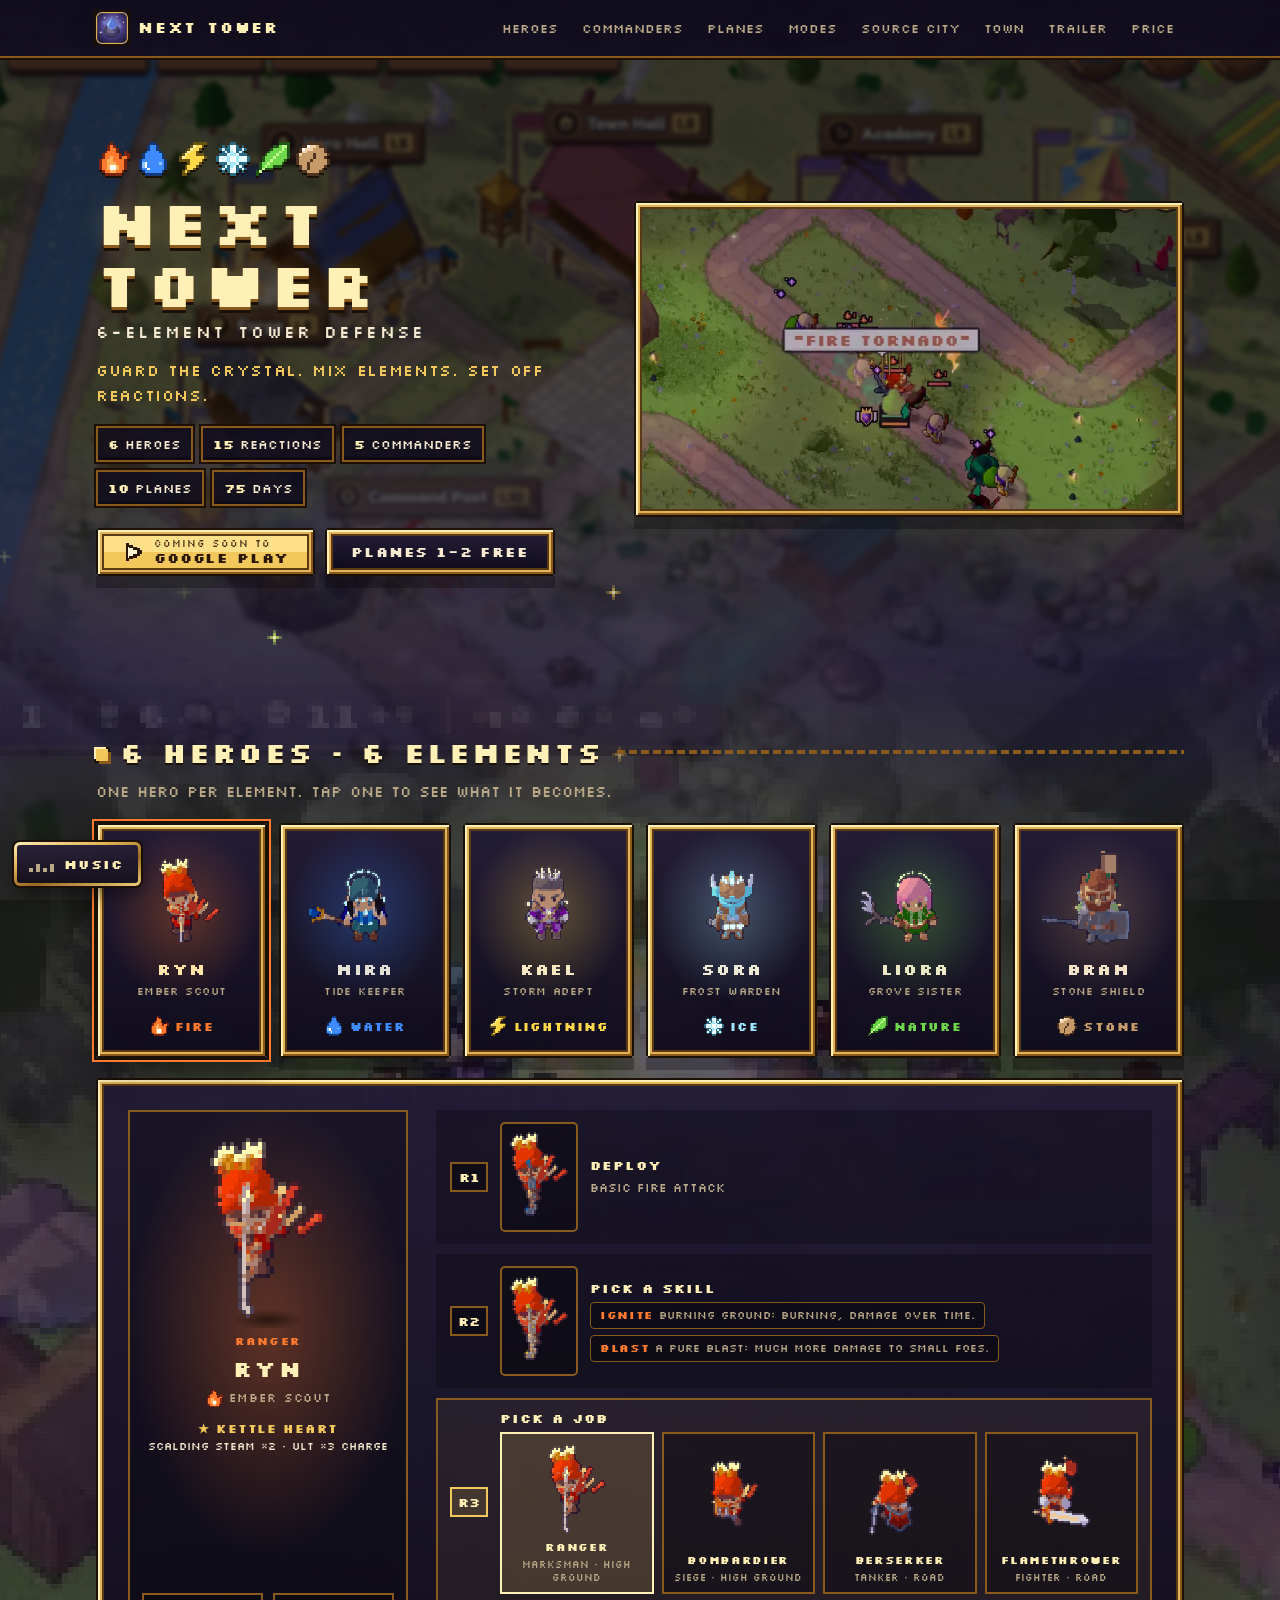
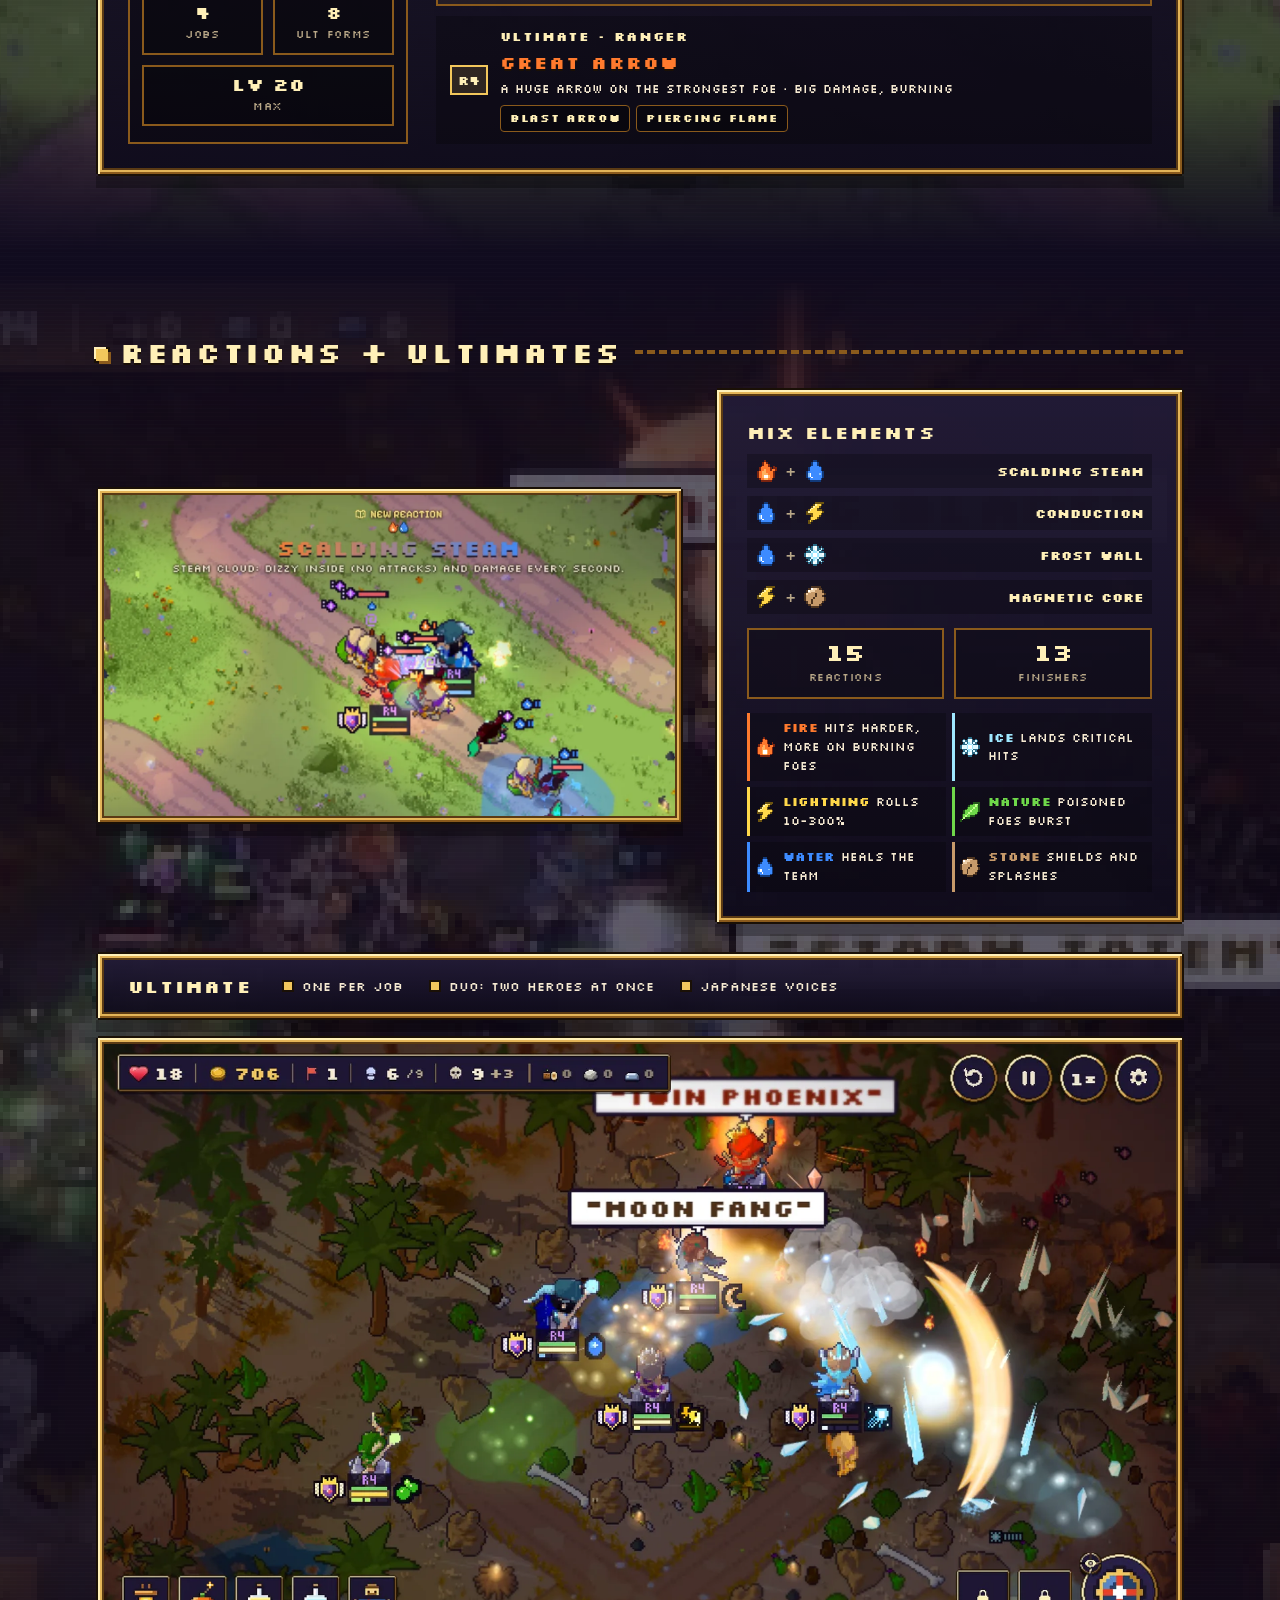
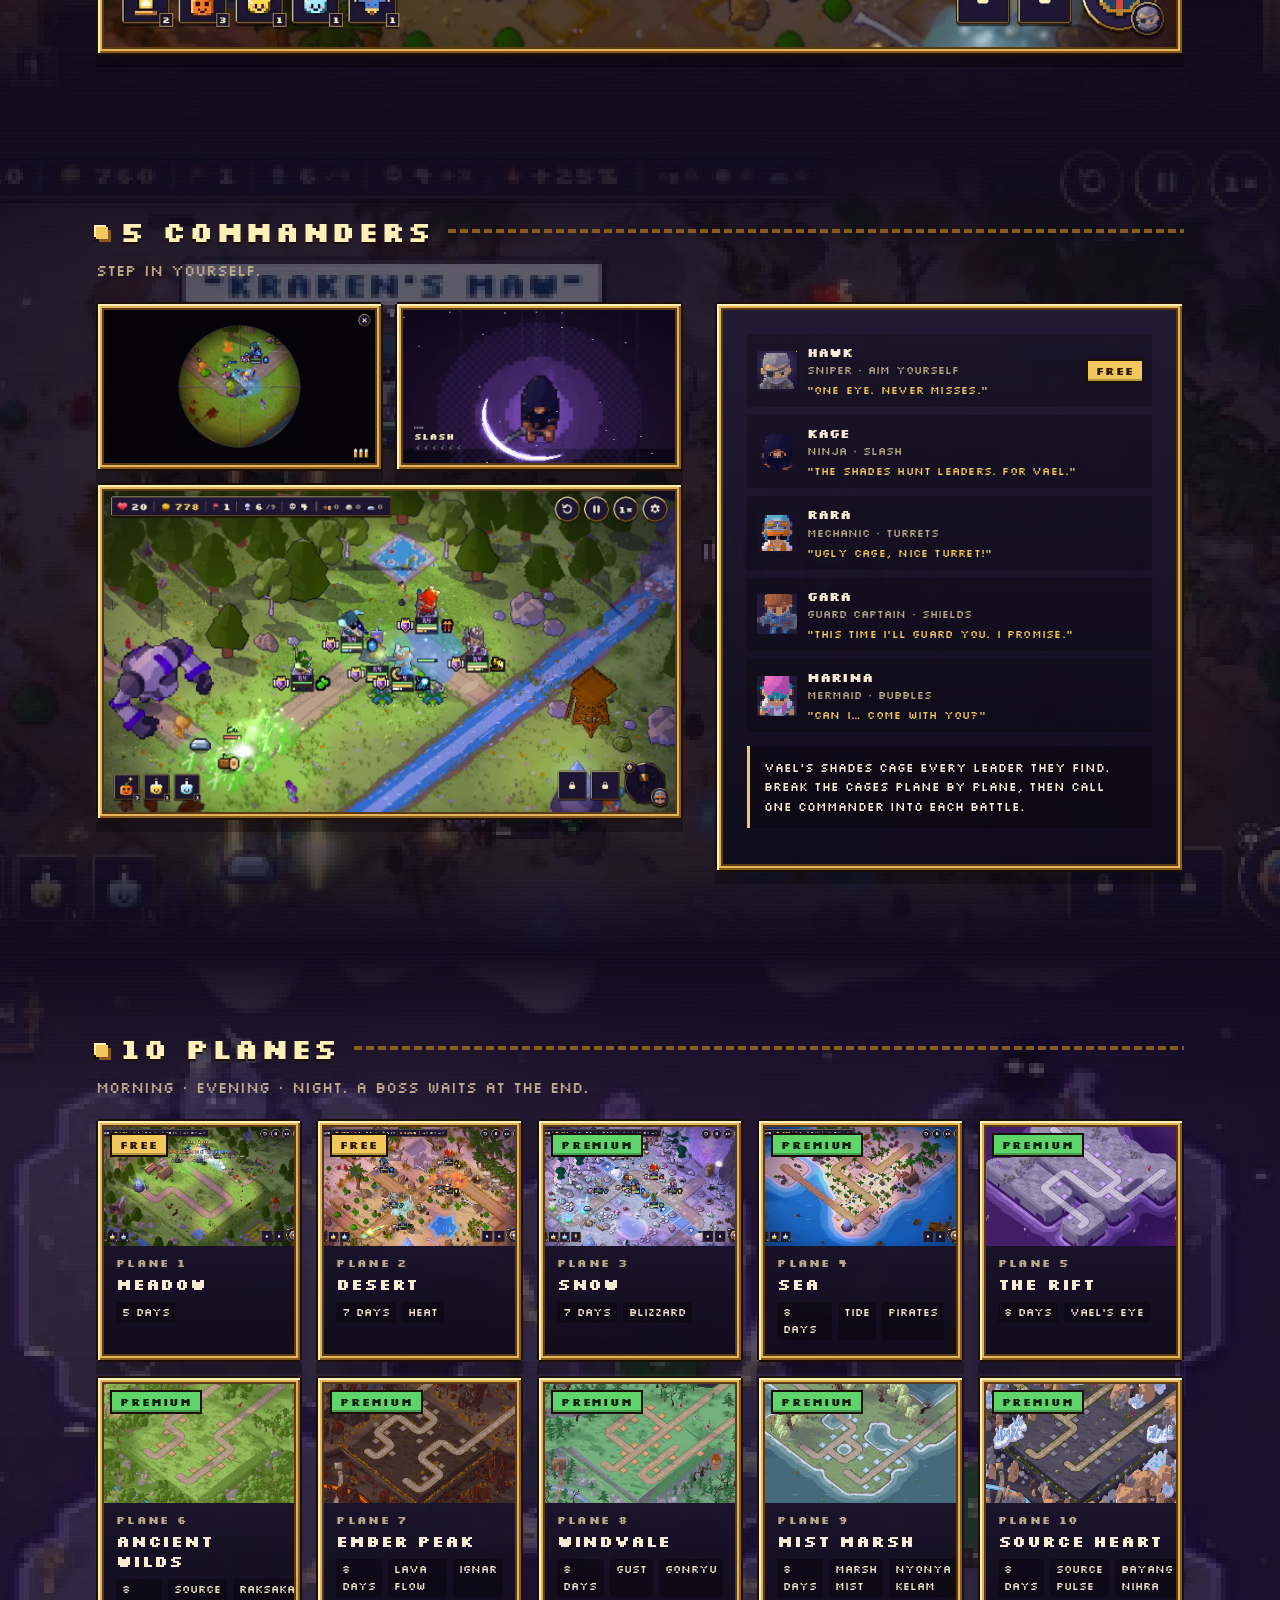
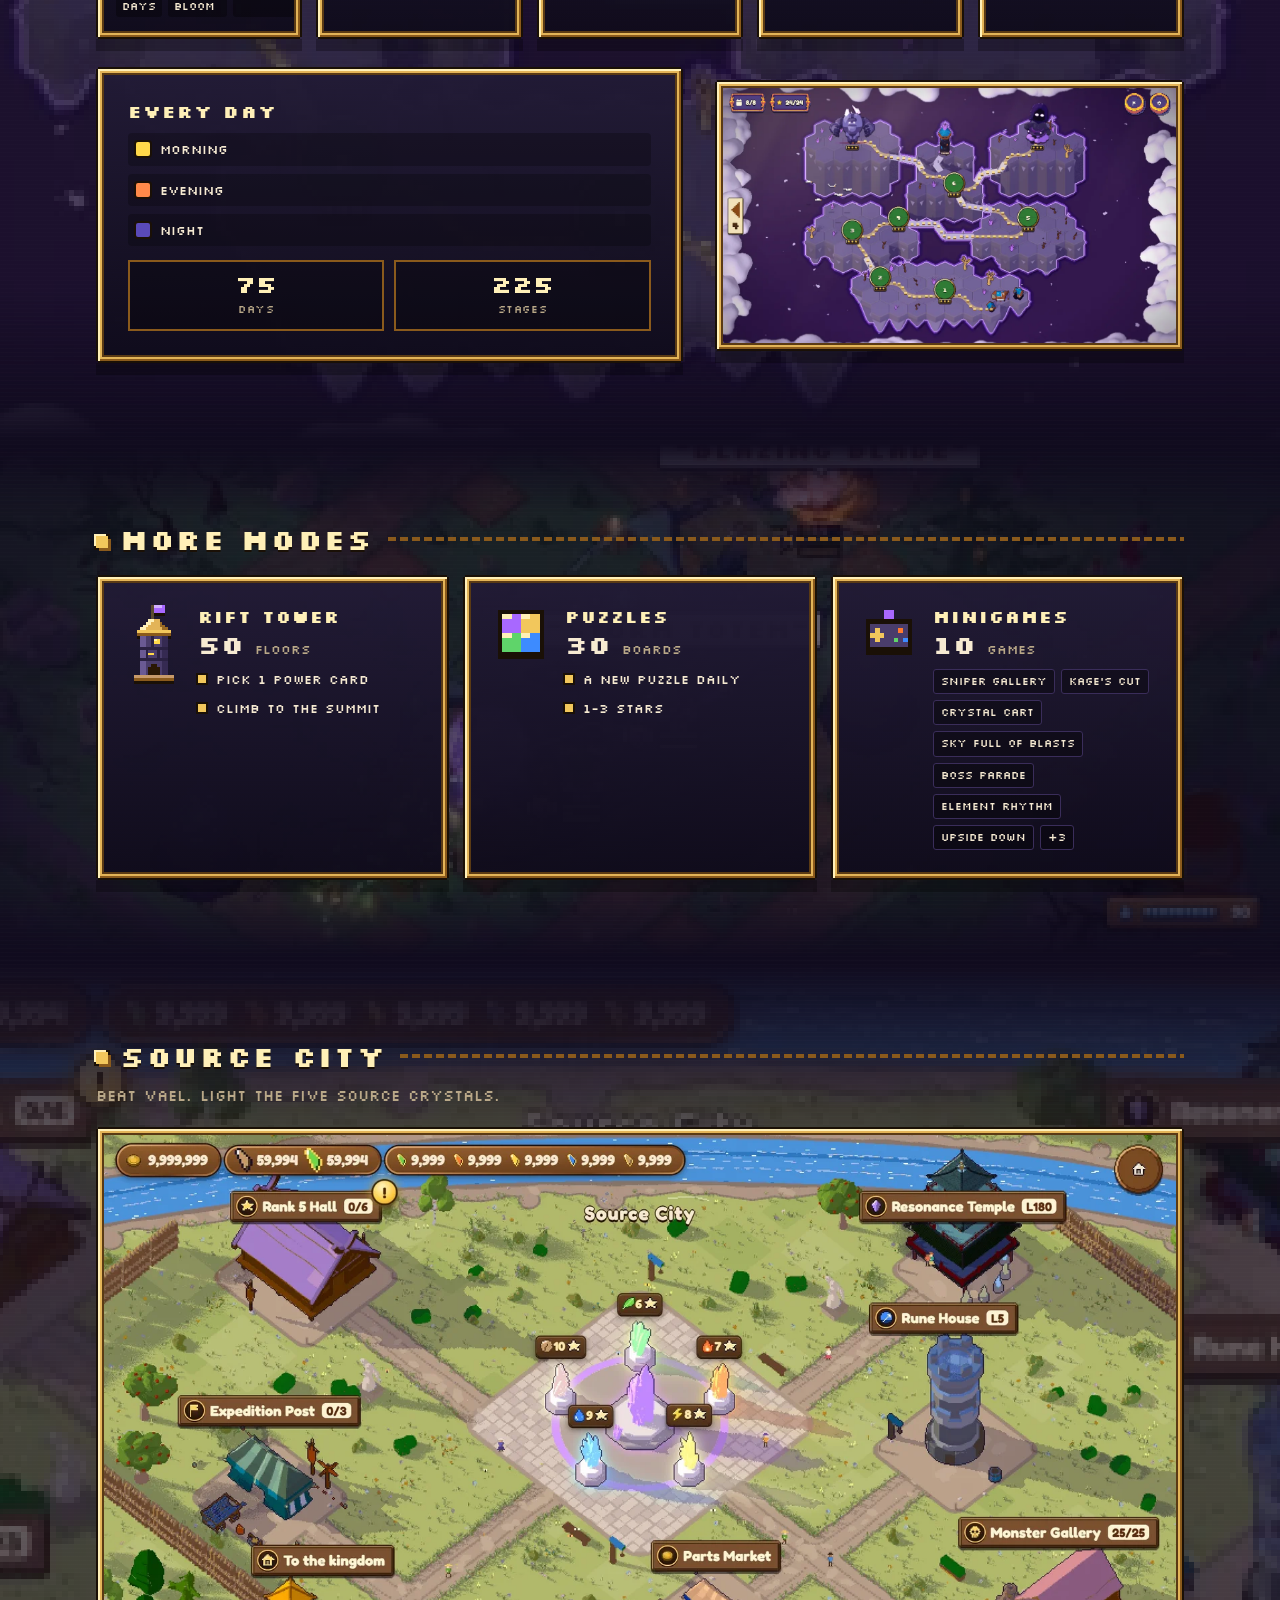
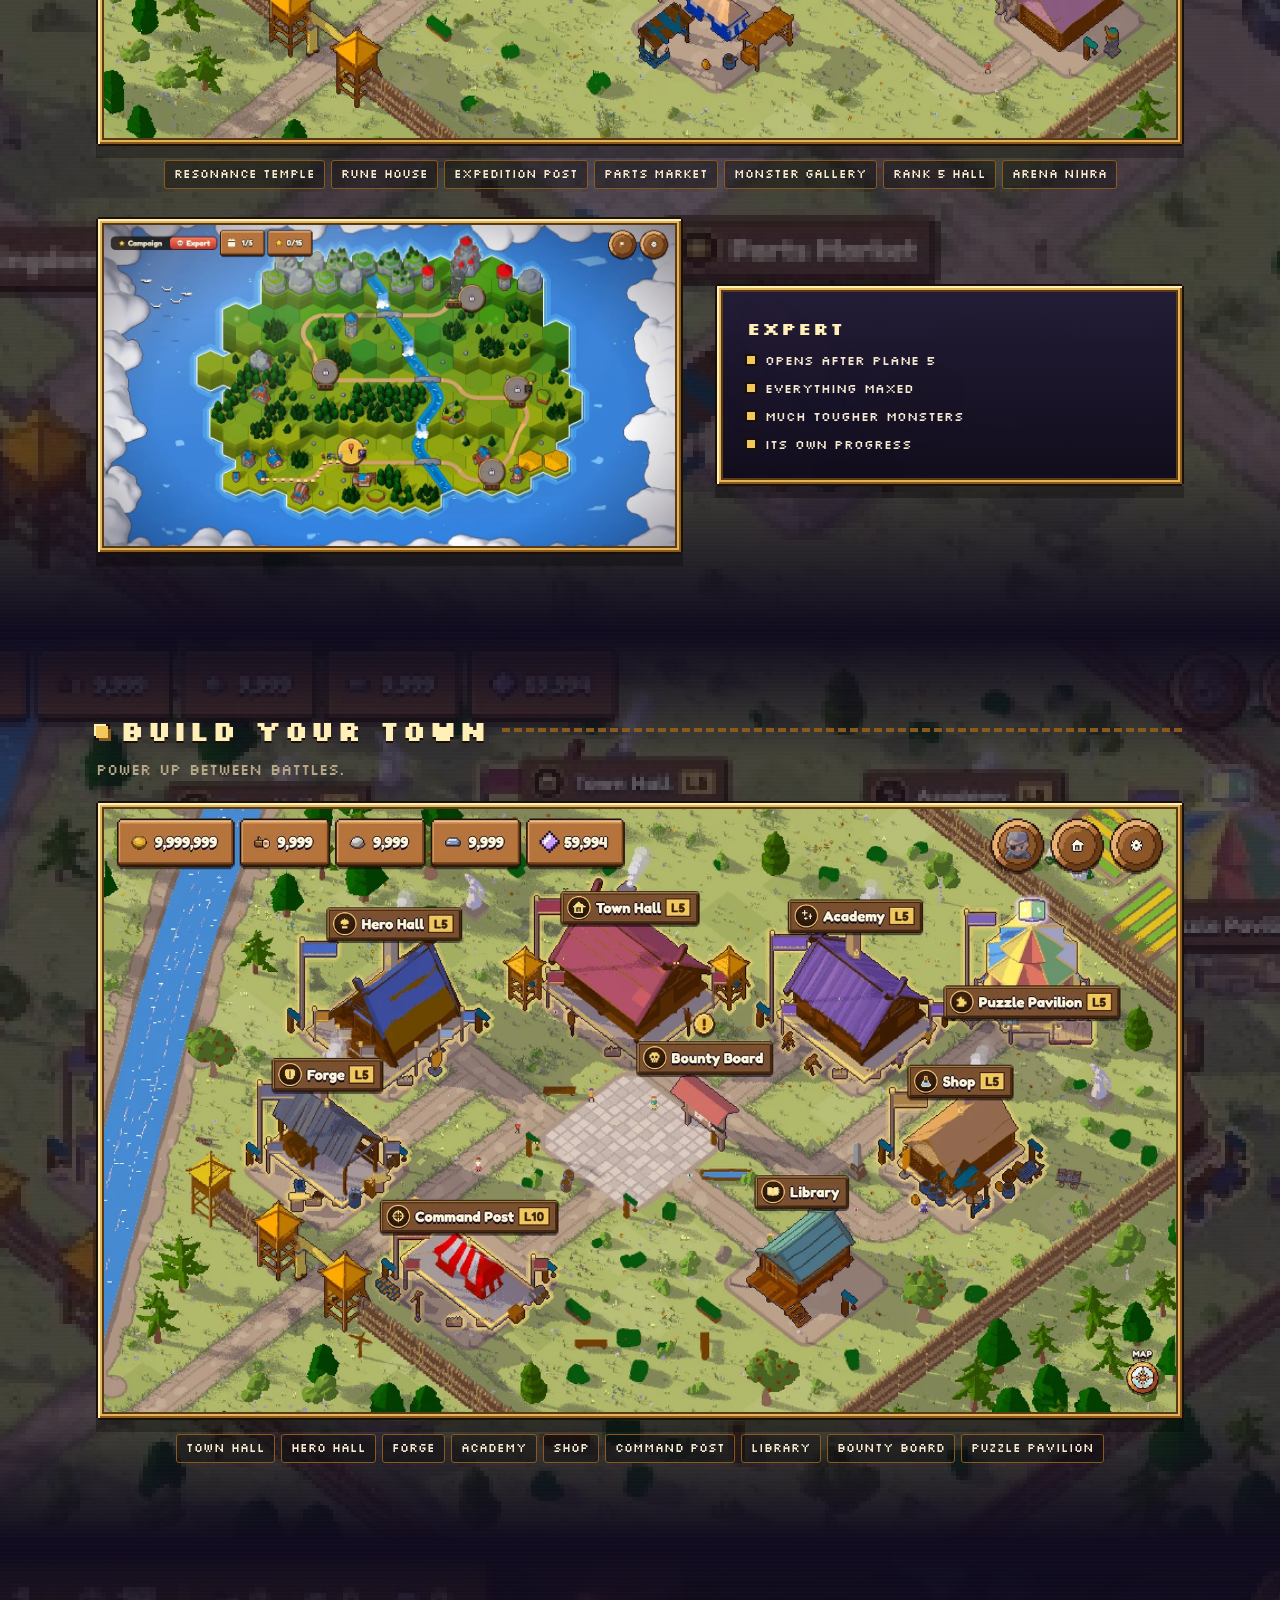
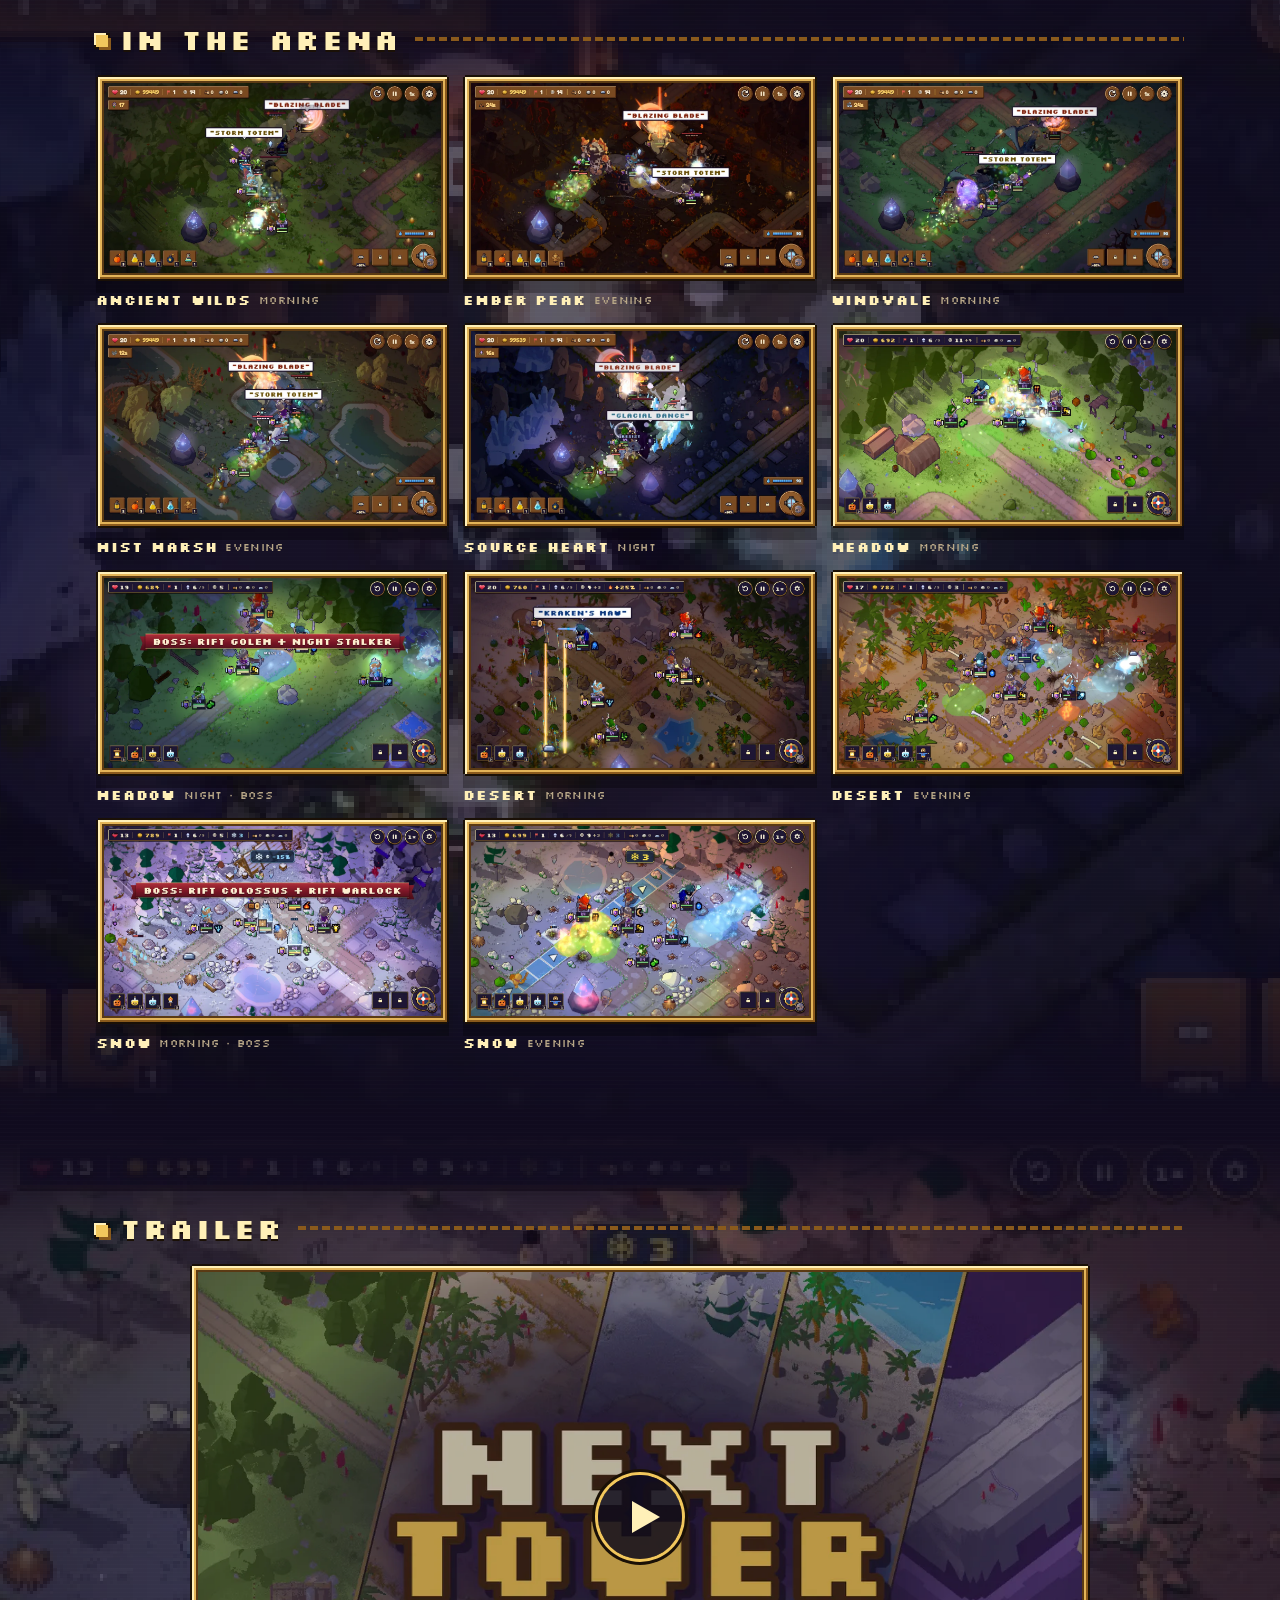
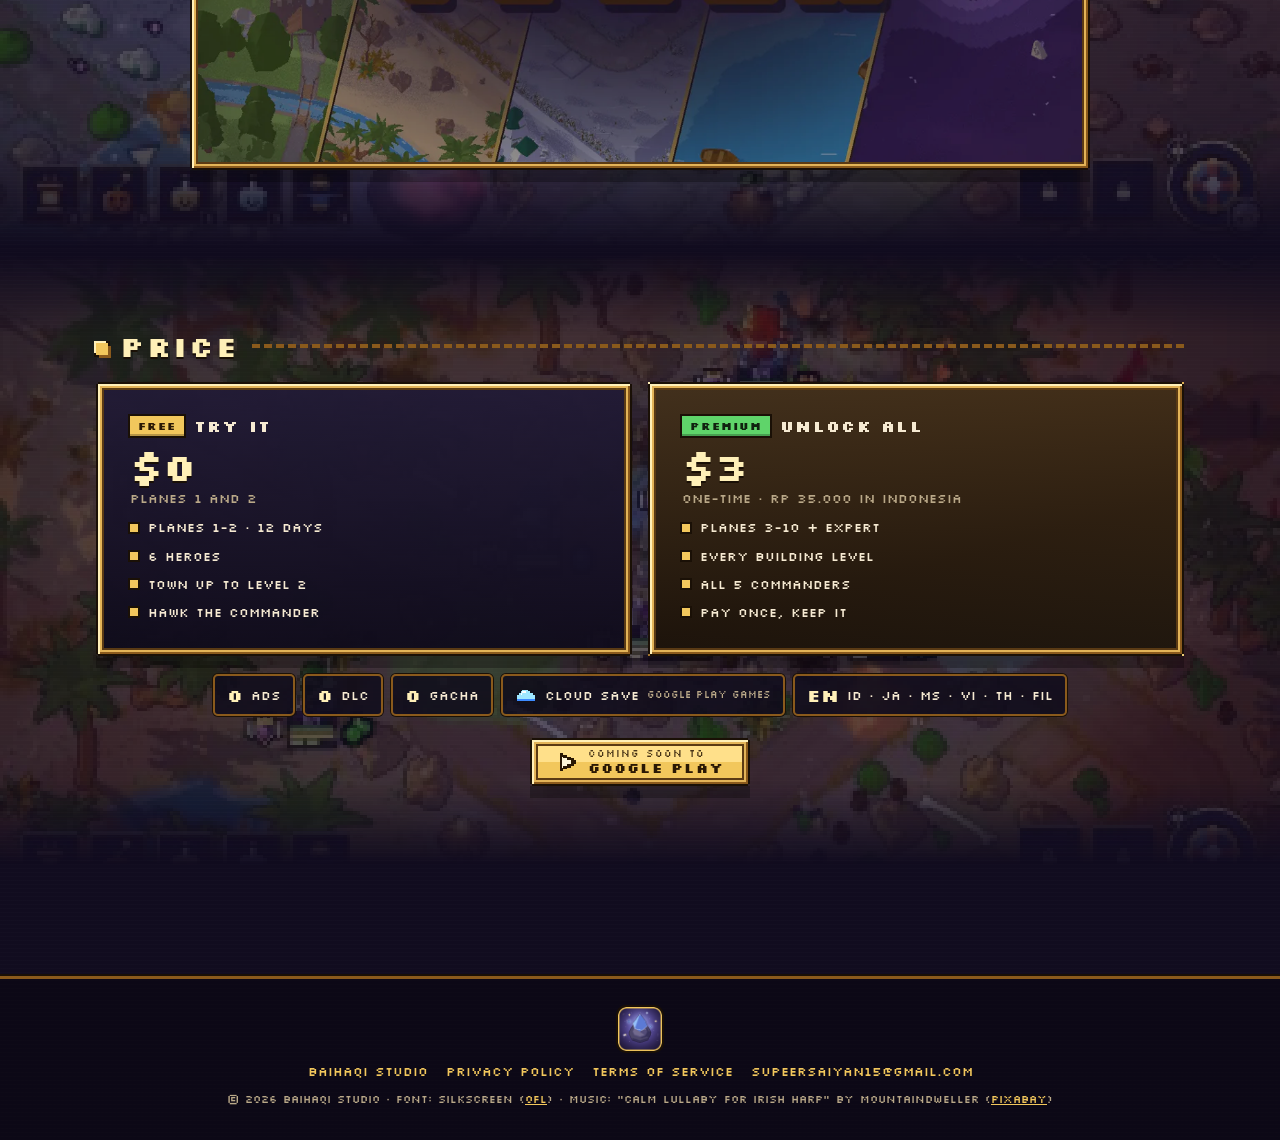
==== commit c0b8ef74: "Rank path from the game as it is now: every hero's six looks re-cut from today's sprite sheets (seve" ====
--- a/index.html
+++ b/index.html
@@ -25,7 +25,7 @@
 <link rel="apple-touch-icon" href="apple-touch-icon.png">
 <link rel="manifest" href="site.webmanifest">
 <link rel="preload" href="fonts/Silkscreen-Regular.ttf" as="font" type="font/ttf" crossorigin>
-<link rel="stylesheet" href="css/site.css?v=202611261">
+<link rel="stylesheet" href="css/site.css?v=202611262">
 <script type="application/ld+json">
 {
  "@context": "https://schema.org",
@@ -464,8 +464,8 @@
 })();
 </script>
 
-<script src="js/hero-data.js?v=202611144" defer></script>
+<script src="js/hero-data.js?v=202611262" defer></script>
 <script src="js/heroes.js?v=202611144" defer></script>
-<script src="js/fireflies.js?v=202611261" defer></script>
+<script src="js/fireflies.js?v=202611262" defer></script>
 </body>
 </html>
--- a/css/site.css
+++ b/css/site.css
@@ -372,7 +372,8 @@
 .edges b{color:var(--c);font-weight:700}
 @media (max-width:480px){.edges{grid-template-columns:1fr}}
 /* the fireflies' layer */
-.flies{position:fixed;inset:0;z-index:5;pointer-events:none;image-rendering:pixelated;width:100%;height:100%}
+/* (behind every card and line of text: only a background, user 26 Nov 2026) */
+.flies{position:fixed;inset:0;z-index:-1;pointer-events:none;image-rendering:pixelated;width:100%;height:100%}
 /* the title's letters bob, one after another (a pixel game's title screen) */
 .title .name .ch{display:inline-block;animation:bob 2.4s steps(4) infinite;animation-delay:calc(var(--i) * .12s)}
 @keyframes bob{0%,100%{transform:translateY(0)}50%{transform:translateY(-4px)}}
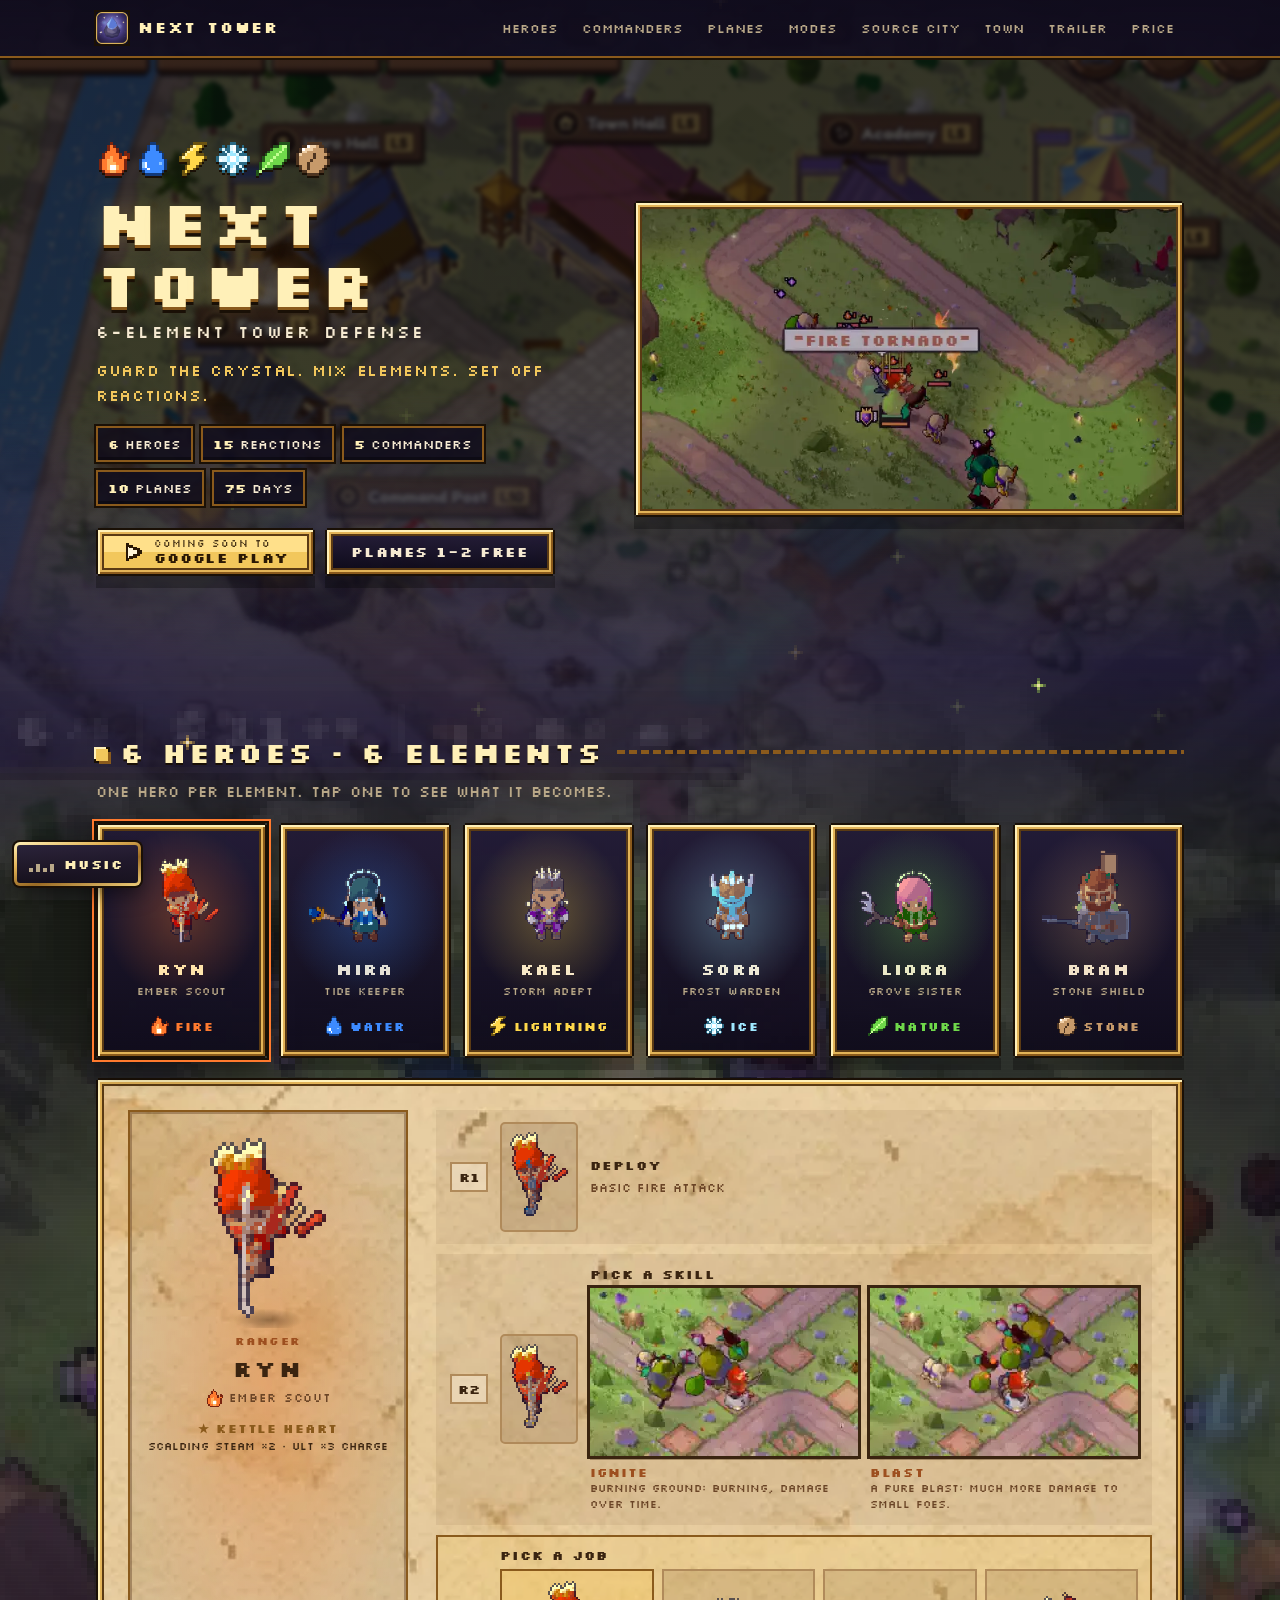
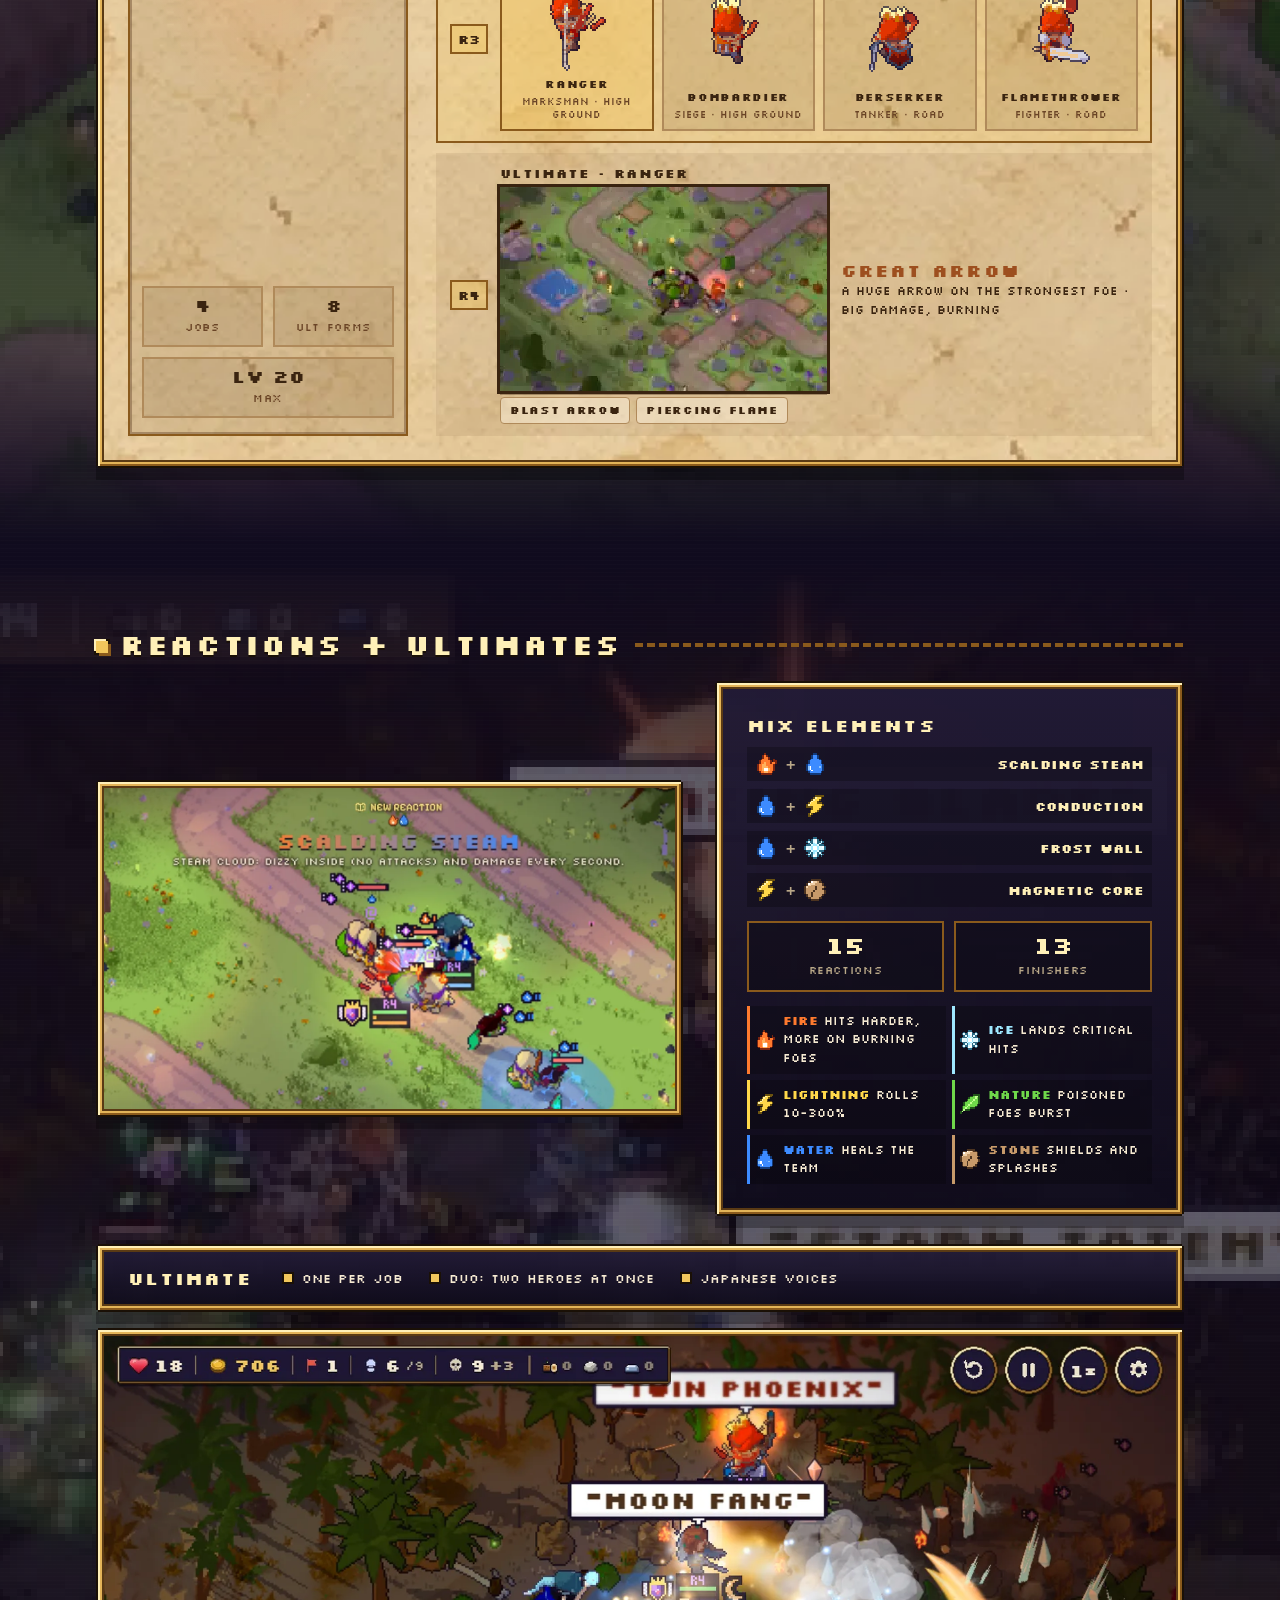
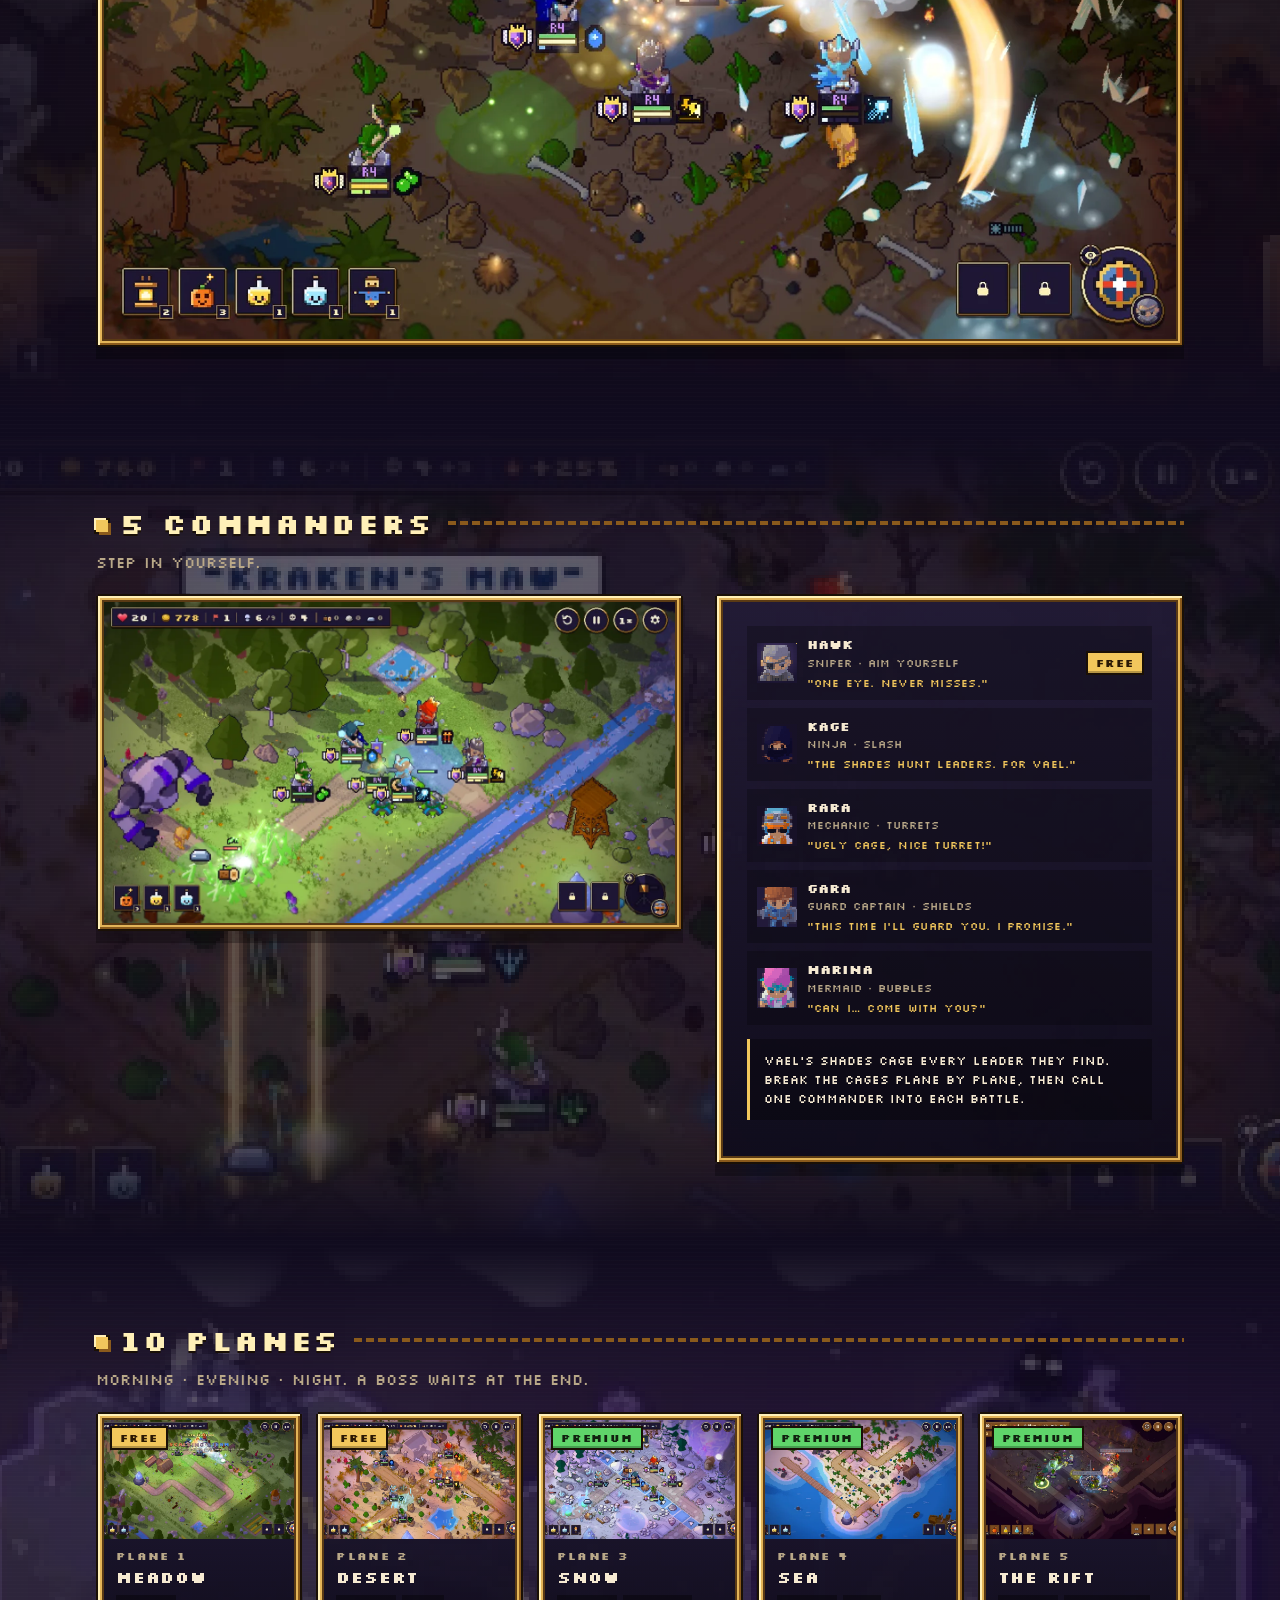
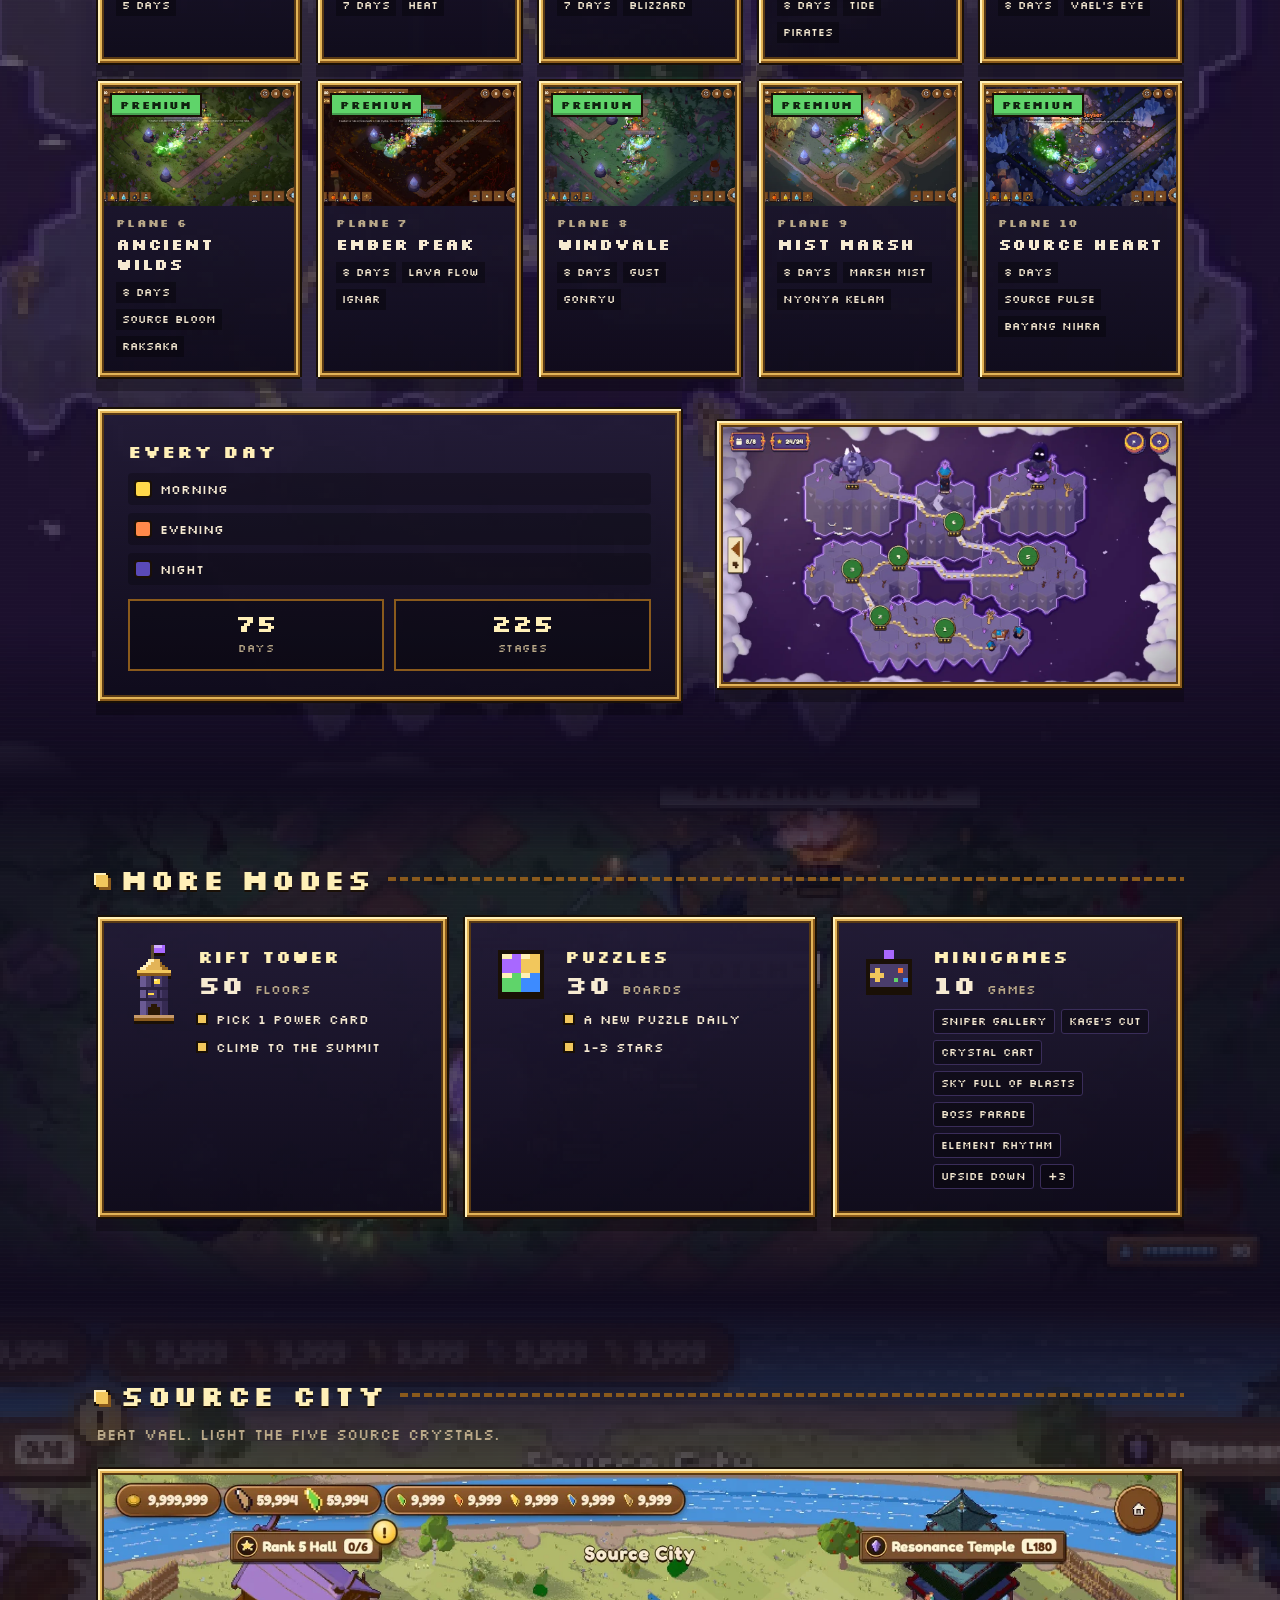
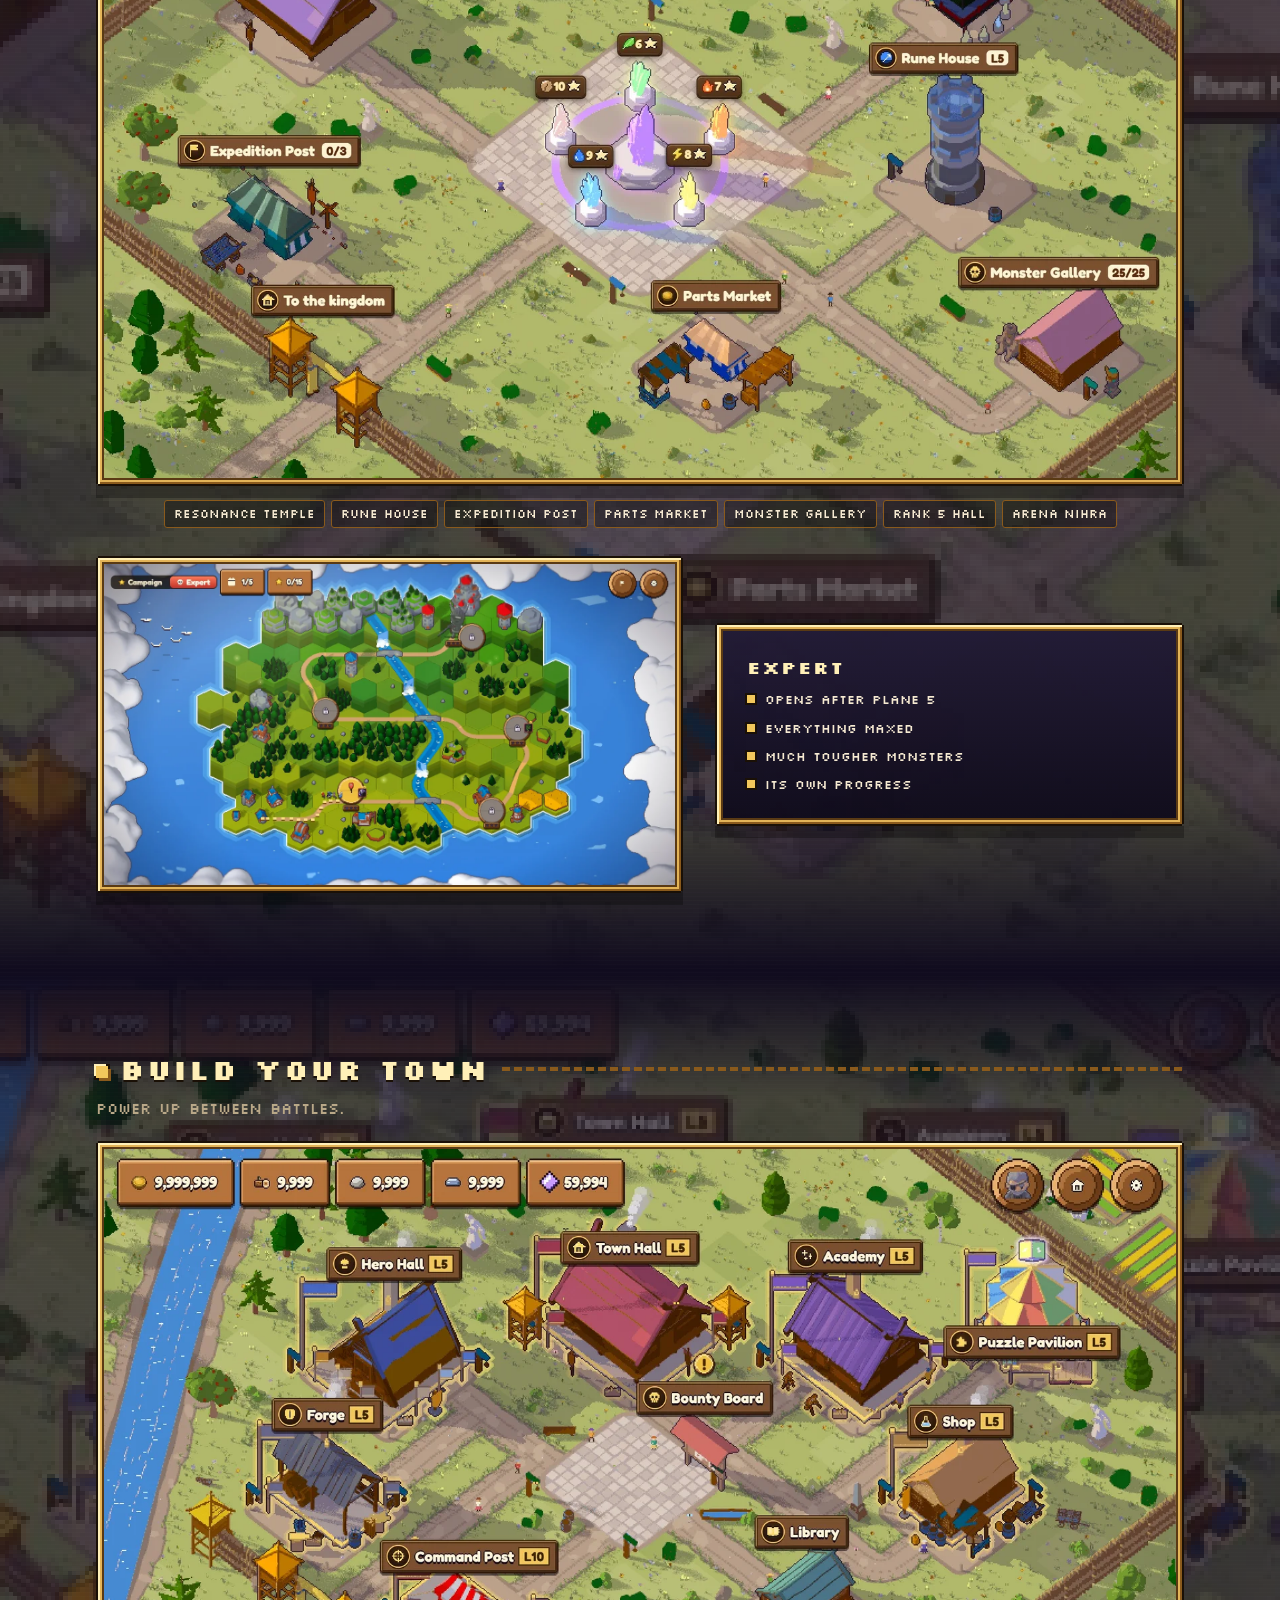
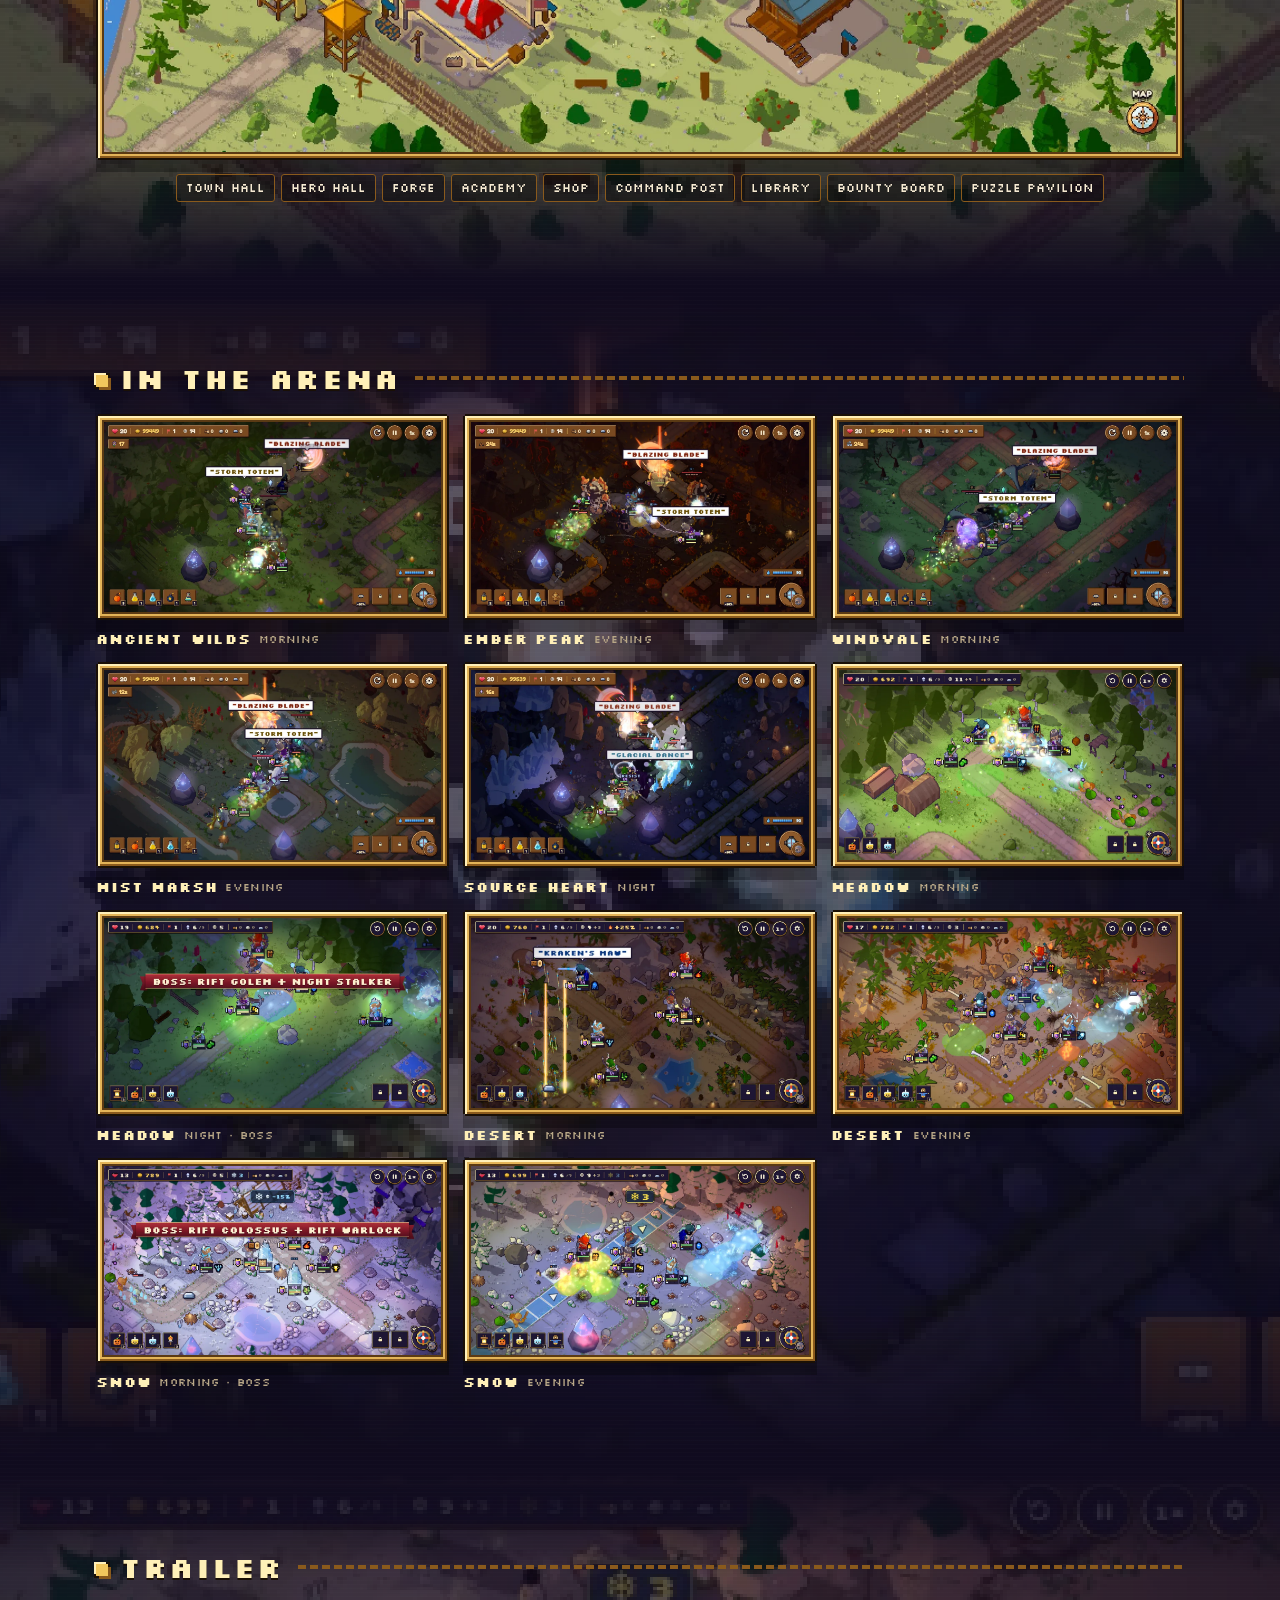
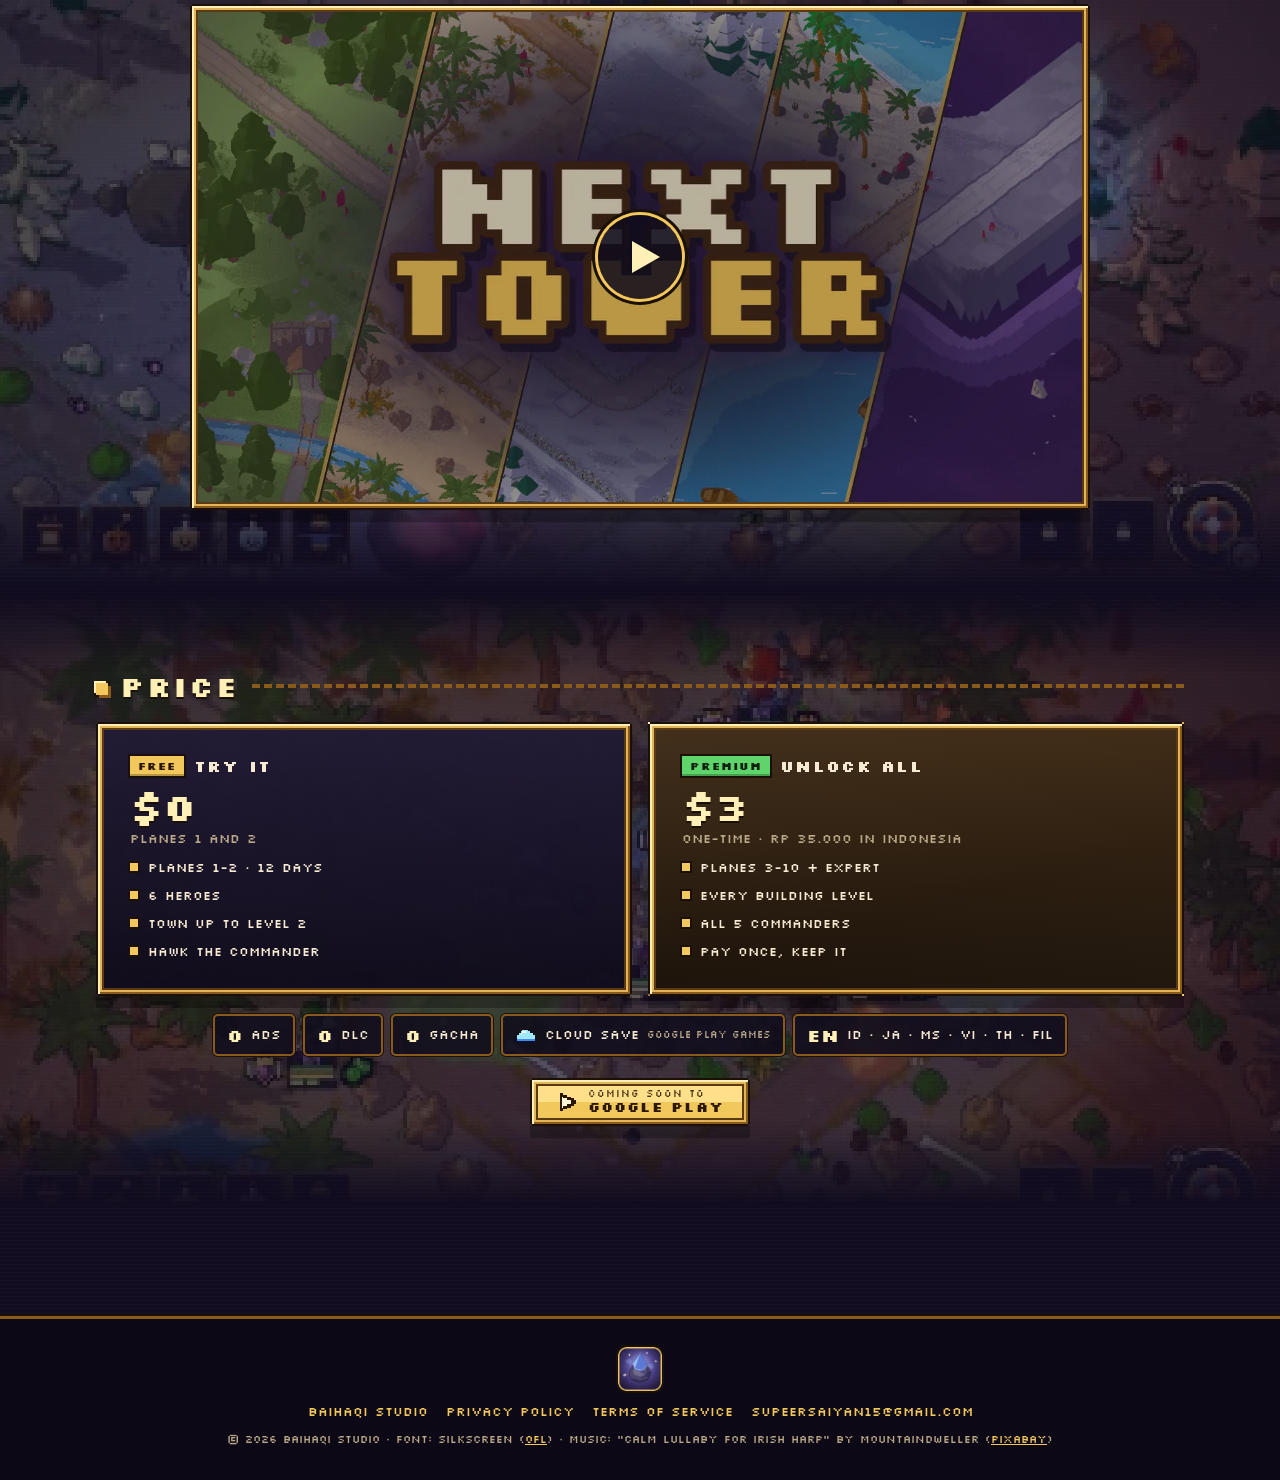
==== commit db966add: "Hero rank path on the Library's paper with the game's own preview clips (each skill at R2, the job's" ====
--- a/index.html
+++ b/index.html
@@ -25,7 +25,7 @@
 <link rel="apple-touch-icon" href="apple-touch-icon.png">
 <link rel="manifest" href="site.webmanifest">
 <link rel="preload" href="fonts/Silkscreen-Regular.ttf" as="font" type="font/ttf" crossorigin>
-<link rel="stylesheet" href="css/site.css?v=202611262">
+<link rel="stylesheet" href="css/site.css?v=202611264">
 <script type="application/ld+json">
 {
  "@context": "https://schema.org",
@@ -162,8 +162,6 @@
     <p class="lead">Step in yourself.</p>
     <div class="feat">
       <div class="duo">
-        <div class="shot"><img src="img/cmd-sniper.webp" alt="Hawk's sniper scope over the battle" width="1280" height="720" loading="lazy"></div>
-        <div class="shot"><img src="img/cmd-kage.webp" alt="Kage's slash" width="1280" height="720" loading="lazy"></div>
         <div class="shot wide"><img src="img/commander.webp" alt="Rara drops turrets beside the heroes" width="1280" height="720" loading="lazy"></div>
       </div>
       <div class="feat-body panel">
@@ -203,27 +201,27 @@
         <div class="plane-body"><span class="n">PLANE 4</span><h3>Sea</h3><div class="days"><span>8 days</span><span>Tide</span><span>Pirates</span></div></div>
       </li>
       <li class="plane panel">
-        <div class="plane-art"><img src="img/plane5.webp" alt="" width="800" height="450" loading="lazy"><span class="tag">PREMIUM</span></div>
+        <div class="plane-art"><img src="img/plane5.webp?v=2" alt="" width="800" height="450" loading="lazy"><span class="tag">PREMIUM</span></div>
         <div class="plane-body"><span class="n">PLANE 5</span><h3>The Rift</h3><div class="days"><span>8 days</span><span>Vael's Eye</span></div></div>
       </li>
       <li class="plane panel">
-        <div class="plane-art"><img src="img/plane6.webp" alt="" width="800" height="450" loading="lazy"><span class="tag">PREMIUM</span></div>
+        <div class="plane-art"><img src="img/plane6.webp?v=2" alt="" width="800" height="450" loading="lazy"><span class="tag">PREMIUM</span></div>
         <div class="plane-body"><span class="n">PLANE 6</span><h3>Ancient Wilds</h3><div class="days"><span>8 days</span><span>Source Bloom</span><span>Raksaka</span></div></div>
       </li>
       <li class="plane panel">
-        <div class="plane-art"><img src="img/plane7.webp" alt="" width="800" height="450" loading="lazy"><span class="tag">PREMIUM</span></div>
+        <div class="plane-art"><img src="img/plane7.webp?v=2" alt="" width="800" height="450" loading="lazy"><span class="tag">PREMIUM</span></div>
         <div class="plane-body"><span class="n">PLANE 7</span><h3>Ember Peak</h3><div class="days"><span>8 days</span><span>Lava Flow</span><span>Ignar</span></div></div>
       </li>
       <li class="plane panel">
-        <div class="plane-art"><img src="img/plane8.webp" alt="" width="800" height="450" loading="lazy"><span class="tag">PREMIUM</span></div>
+        <div class="plane-art"><img src="img/plane8.webp?v=2" alt="" width="800" height="450" loading="lazy"><span class="tag">PREMIUM</span></div>
         <div class="plane-body"><span class="n">PLANE 8</span><h3>Windvale</h3><div class="days"><span>8 days</span><span>Gust</span><span>Gonryu</span></div></div>
       </li>
       <li class="plane panel">
-        <div class="plane-art"><img src="img/plane9.webp" alt="" width="800" height="450" loading="lazy"><span class="tag">PREMIUM</span></div>
+        <div class="plane-art"><img src="img/plane9.webp?v=2" alt="" width="800" height="450" loading="lazy"><span class="tag">PREMIUM</span></div>
         <div class="plane-body"><span class="n">PLANE 9</span><h3>Mist Marsh</h3><div class="days"><span>8 days</span><span>Marsh Mist</span><span>Nyonya Kelam</span></div></div>
       </li>
       <li class="plane panel">
-        <div class="plane-art"><img src="img/plane10.webp" alt="" width="800" height="450" loading="lazy"><span class="tag">PREMIUM</span></div>
+        <div class="plane-art"><img src="img/plane10.webp?v=2" alt="" width="800" height="450" loading="lazy"><span class="tag">PREMIUM</span></div>
         <div class="plane-body"><span class="n">PLANE 10</span><h3>Source Heart</h3><div class="days"><span>8 days</span><span>Source Pulse</span><span>Bayang Nihra</span></div></div>
       </li>
     </ul>
@@ -465,7 +463,7 @@
 </script>
 
 <script src="js/hero-data.js?v=202611262" defer></script>
-<script src="js/heroes.js?v=202611144" defer></script>
+<script src="js/heroes.js?v=202611263" defer></script>
 <script src="js/fireflies.js?v=202611262" defer></script>
 </body>
 </html>
--- a/css/site.css
+++ b/css/site.css
@@ -145,8 +145,8 @@
 .plane.locked .plane-art{display:grid;place-items:center;background:repeating-linear-gradient(45deg,#1b1430 0 10px,#160f28 10px 20px)}
 .plane.locked .plane-art svg{width:56px;height:56px;opacity:.9}
 .plane.locked h3{color:var(--dim)}
-.days{display:flex;gap:6px;margin-top:4px}
-.days span{font-size:11px;padding:2px 6px;border-radius:3px;background:rgba(0,0,0,.35);color:var(--ink)}
+.days{display:flex;flex-wrap:wrap;gap:6px;margin-top:4px}
+.days span{font-size:11px;padding:2px 6px;border-radius:0;white-space:nowrap;background:rgba(0,0,0,.35);color:var(--ink)}
 
 /* Tower mode */
 .tower{display:grid;grid-template-columns:1fr;gap:18px;align-items:center;padding:clamp(18px,3vw,28px);position:relative;overflow:hidden}
@@ -379,3 +379,40 @@
 @keyframes bob{0%,100%{transform:translateY(0)}50%{transform:translateY(-4px)}}
 @media (prefers-reduced-motion:reduce){.title .name .ch{animation:none}}
 .title .name .w{white-space:nowrap}
+/* the rank path on the Library's paper (user, 26 Nov 2026: "model kertas texture kaya di library termasuk
+   preview skillnya"): ink on parchment, the element colours darkened to read on it, a looping clip of
+   each skill and of the job's ultimate (img/clips, the game's own Library clips) */
+.rankpath{--ink2:#3a2410;--ink3:#6a4426;--rule:#b08a5a;--cd:color-mix(in srgb,var(--c) 50%,#3a2410);
+  background:url(../img/ui/paper.webp) 50% 50%/cover,#e8d2a6;background-origin:padding-box;background-clip:padding-box;color:var(--ink2)}
+.rankpath .rp-stage{background:radial-gradient(ellipse 70% 50% at 50% 30%,color-mix(in srgb,var(--c) 30%,transparent),transparent 75%),rgba(74,42,18,.1);box-shadow:inset 0 0 0 2px rgba(74,42,18,.35)}
+.rankpath .rp-figure{background:radial-gradient(ellipse 40% 8% at 50% 96%,rgba(58,36,16,.45),transparent 70%)}
+.rankpath .rp-look{color:var(--cd)}
+.rankpath .rp-stage h3{color:var(--ink2);text-shadow:none}
+.rankpath .rp-title{color:var(--ink3)}
+.rankpath .rp-sig{color:var(--ink2)}
+.rankpath .rp-sig b{color:#8a5a1c}
+.rankpath .stat{background:rgba(74,42,18,.1);border-color:var(--rule)}
+.rankpath .stat b{color:var(--ink2)}
+.rankpath .stat span{color:var(--ink3)}
+.rankpath .rp-step{background:rgba(74,42,18,.08);border-color:transparent}
+.rankpath .rp-step.on{border-color:#8a5a1c;background:rgba(242,199,92,.22)}
+.rankpath .rk{color:var(--ink2);border-color:var(--rule);background:rgba(255,246,228,.4)}
+.rankpath .rp-step.on .rk,.rankpath .rp-ult .rk{border-color:#8a5a1c;background:rgba(242,199,92,.4)}
+.rankpath .rp-txt>b{color:var(--ink2)}
+.rankpath .rp-txt>span{color:var(--ink3)}
+.rankpath .rp-look-btn,.rankpath .rp-job{background:rgba(74,42,18,.12);border-color:var(--rule);color:var(--ink2)}
+.rankpath .rp-look-btn:hover,.rankpath .rp-job:hover{border-color:#8a5a1c}
+.rankpath .rp-look-btn[aria-pressed=true],.rankpath .rp-job[aria-pressed=true]{border-color:#8a5a1c;background:rgba(242,199,92,.35)}
+.rankpath .rp-job b{color:var(--ink2)}
+.rankpath .rp-job span{color:var(--ink3)}
+.rankpath .rp-chips li{background:rgba(255,246,228,.45);border-color:var(--rule)}
+.rankpath .rp-chips.alts li b{color:var(--ink2)}
+.rankpath .rp-ultname{color:var(--cd);text-shadow:none}
+.rankpath .rp-ultfx{color:var(--ink2)}
+.rp-clip{display:block;width:100%;height:auto;aspect-ratio:16/10;image-rendering:pixelated;background:#2a180c;box-shadow:0 0 0 3px #3a2410,0 4px 0 rgba(58,36,16,.35)}
+.rp-skills{list-style:none;margin:0;padding:0;display:grid;grid-template-columns:1fr 1fr;gap:12px}
+.rp-skills li{display:grid;gap:8px;align-content:start}
+.rp-skills p{font-size:11px;line-height:1.45;color:var(--ink3)}
+.rp-skills b{display:block;color:var(--cd);font-size:12px;letter-spacing:.06em}
+.rp-ultrow{display:grid;grid-template-columns:minmax(0,1.1fr) minmax(0,1fr);gap:14px;align-items:center}
+@media (max-width:600px){.rp-skills,.rp-ultrow{grid-template-columns:1fr}}
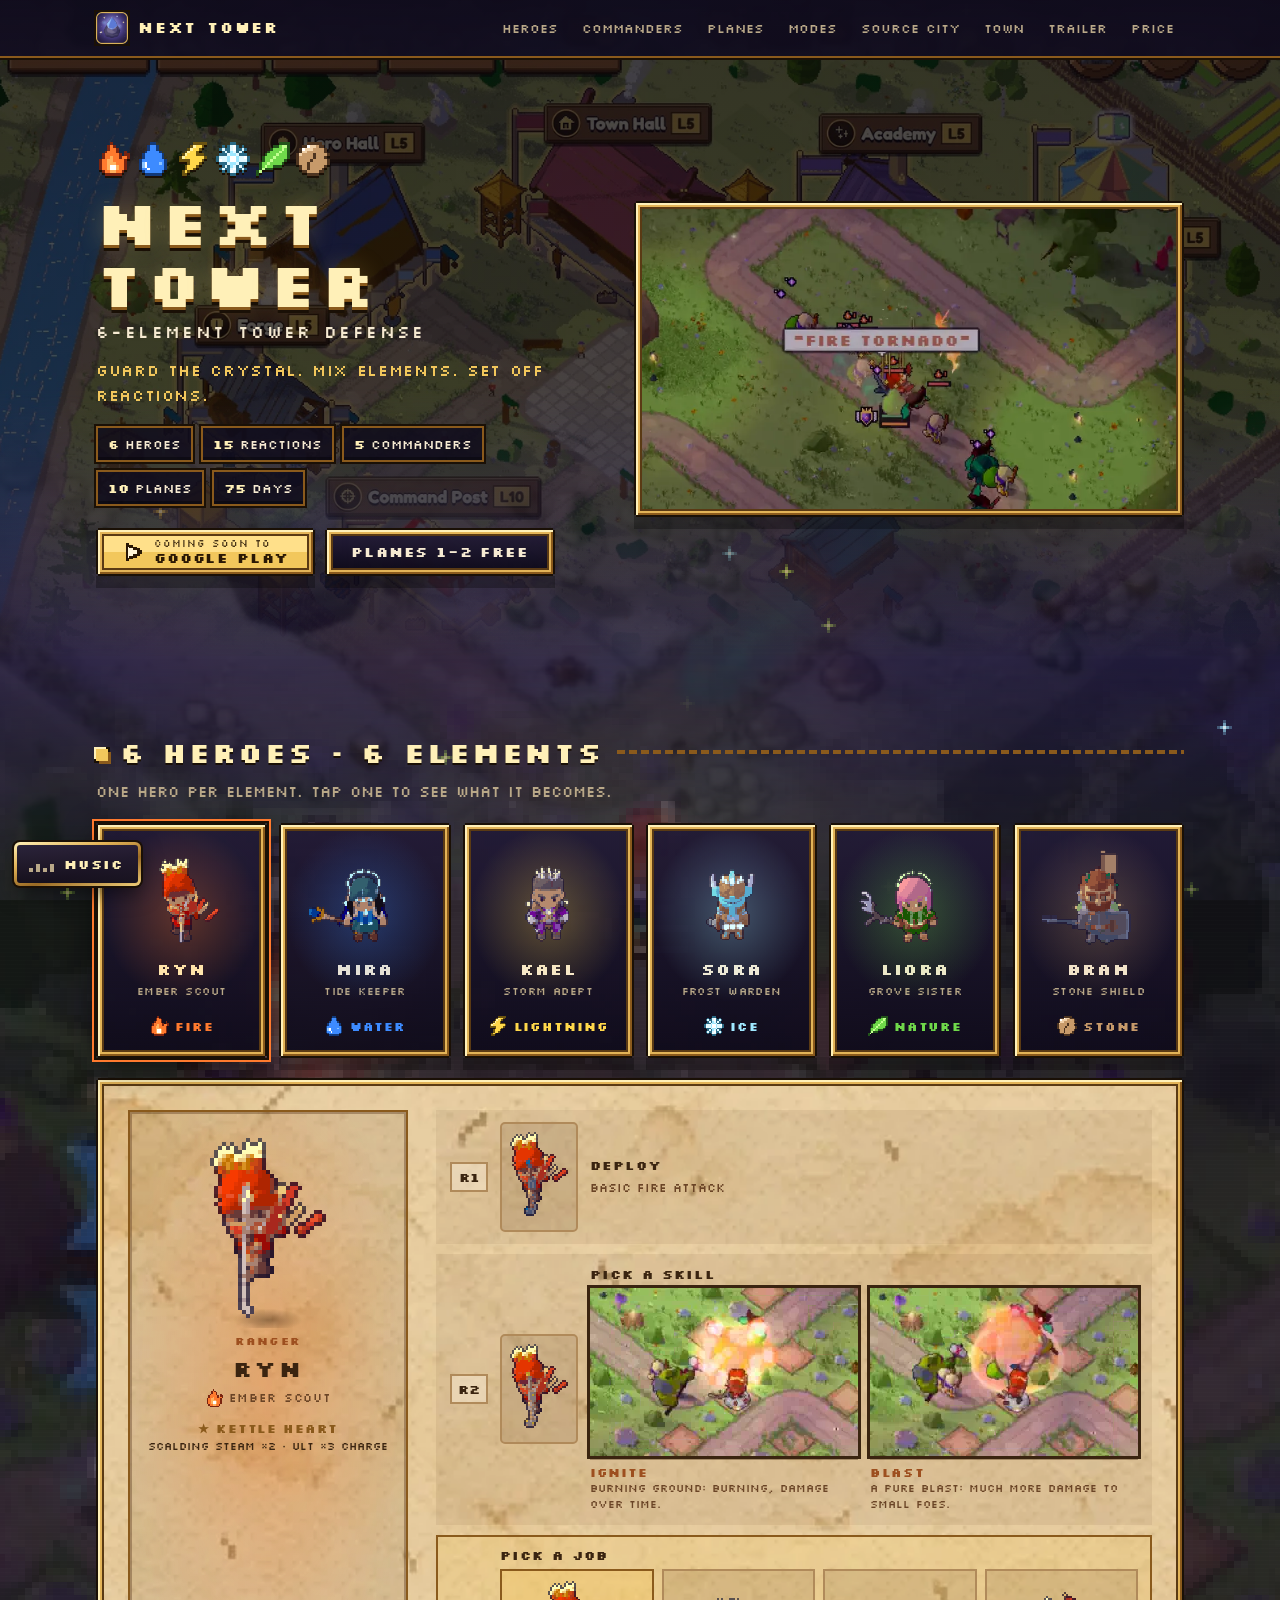
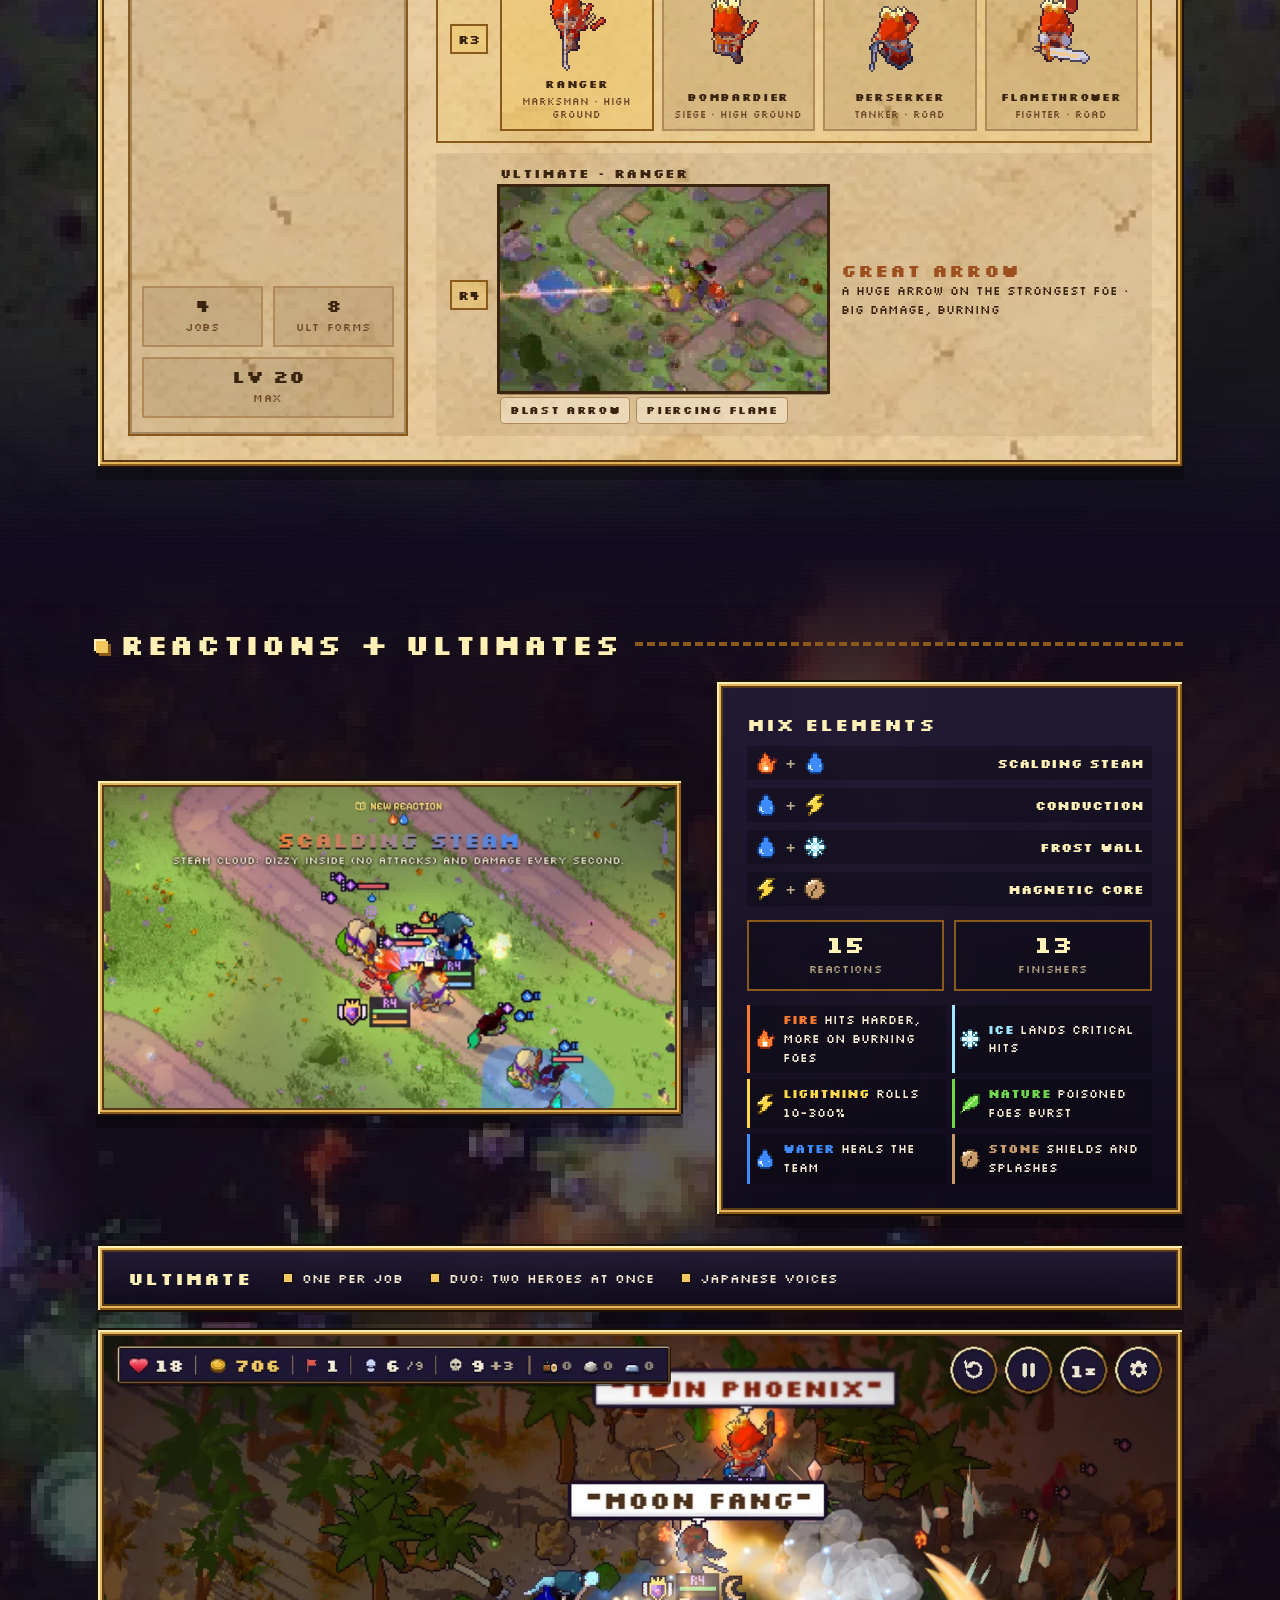
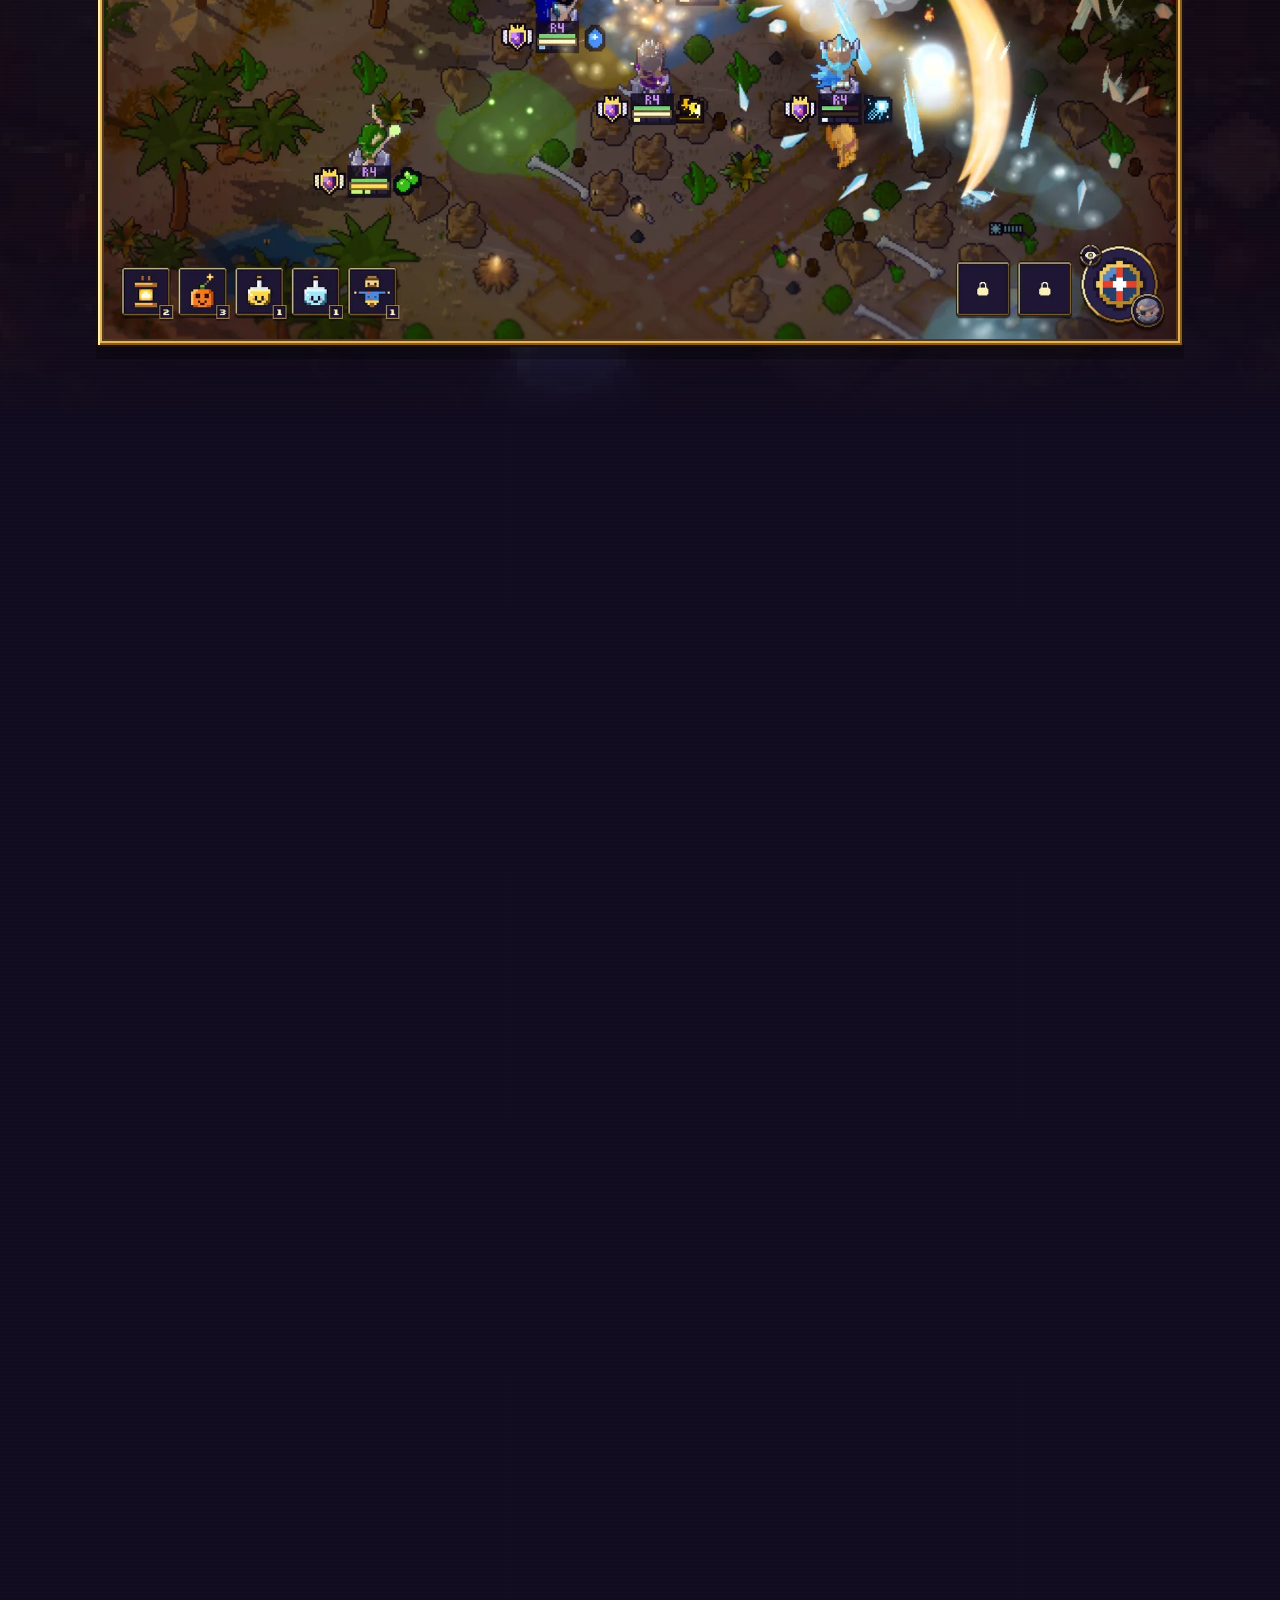
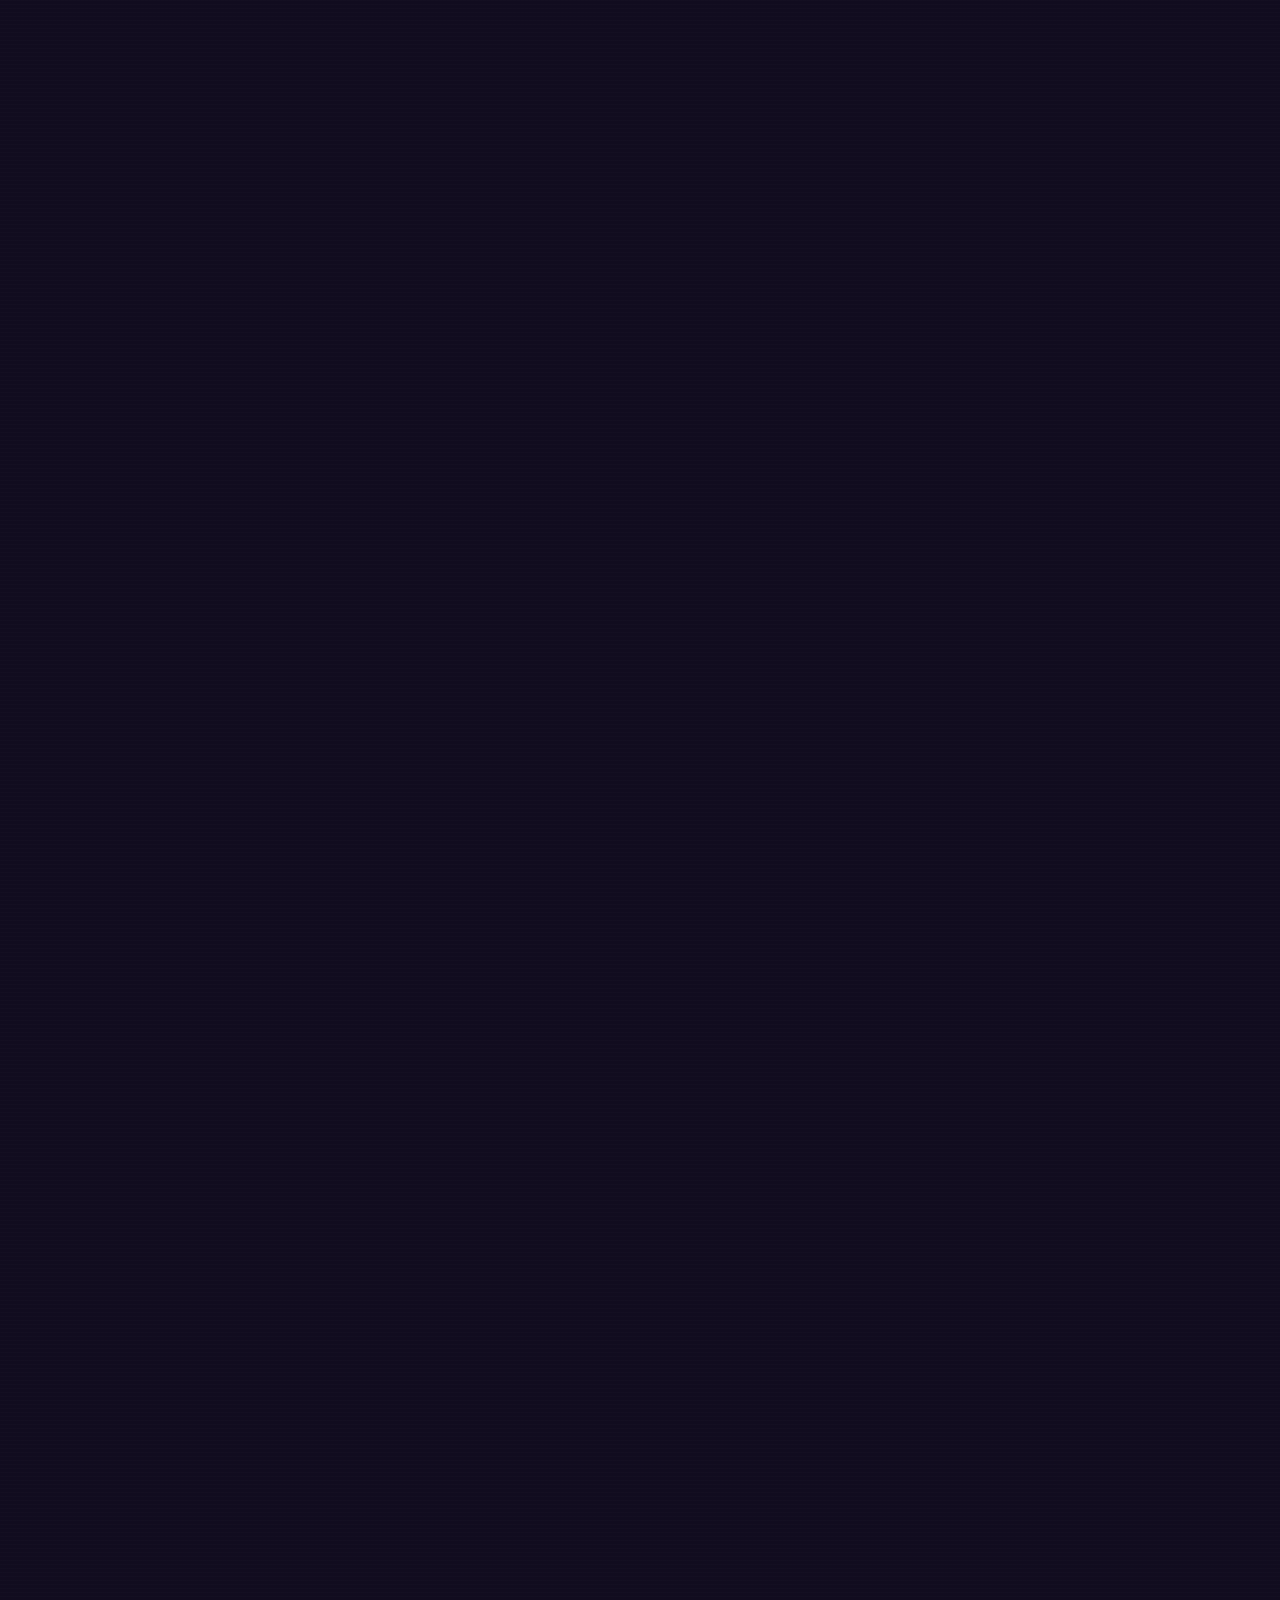
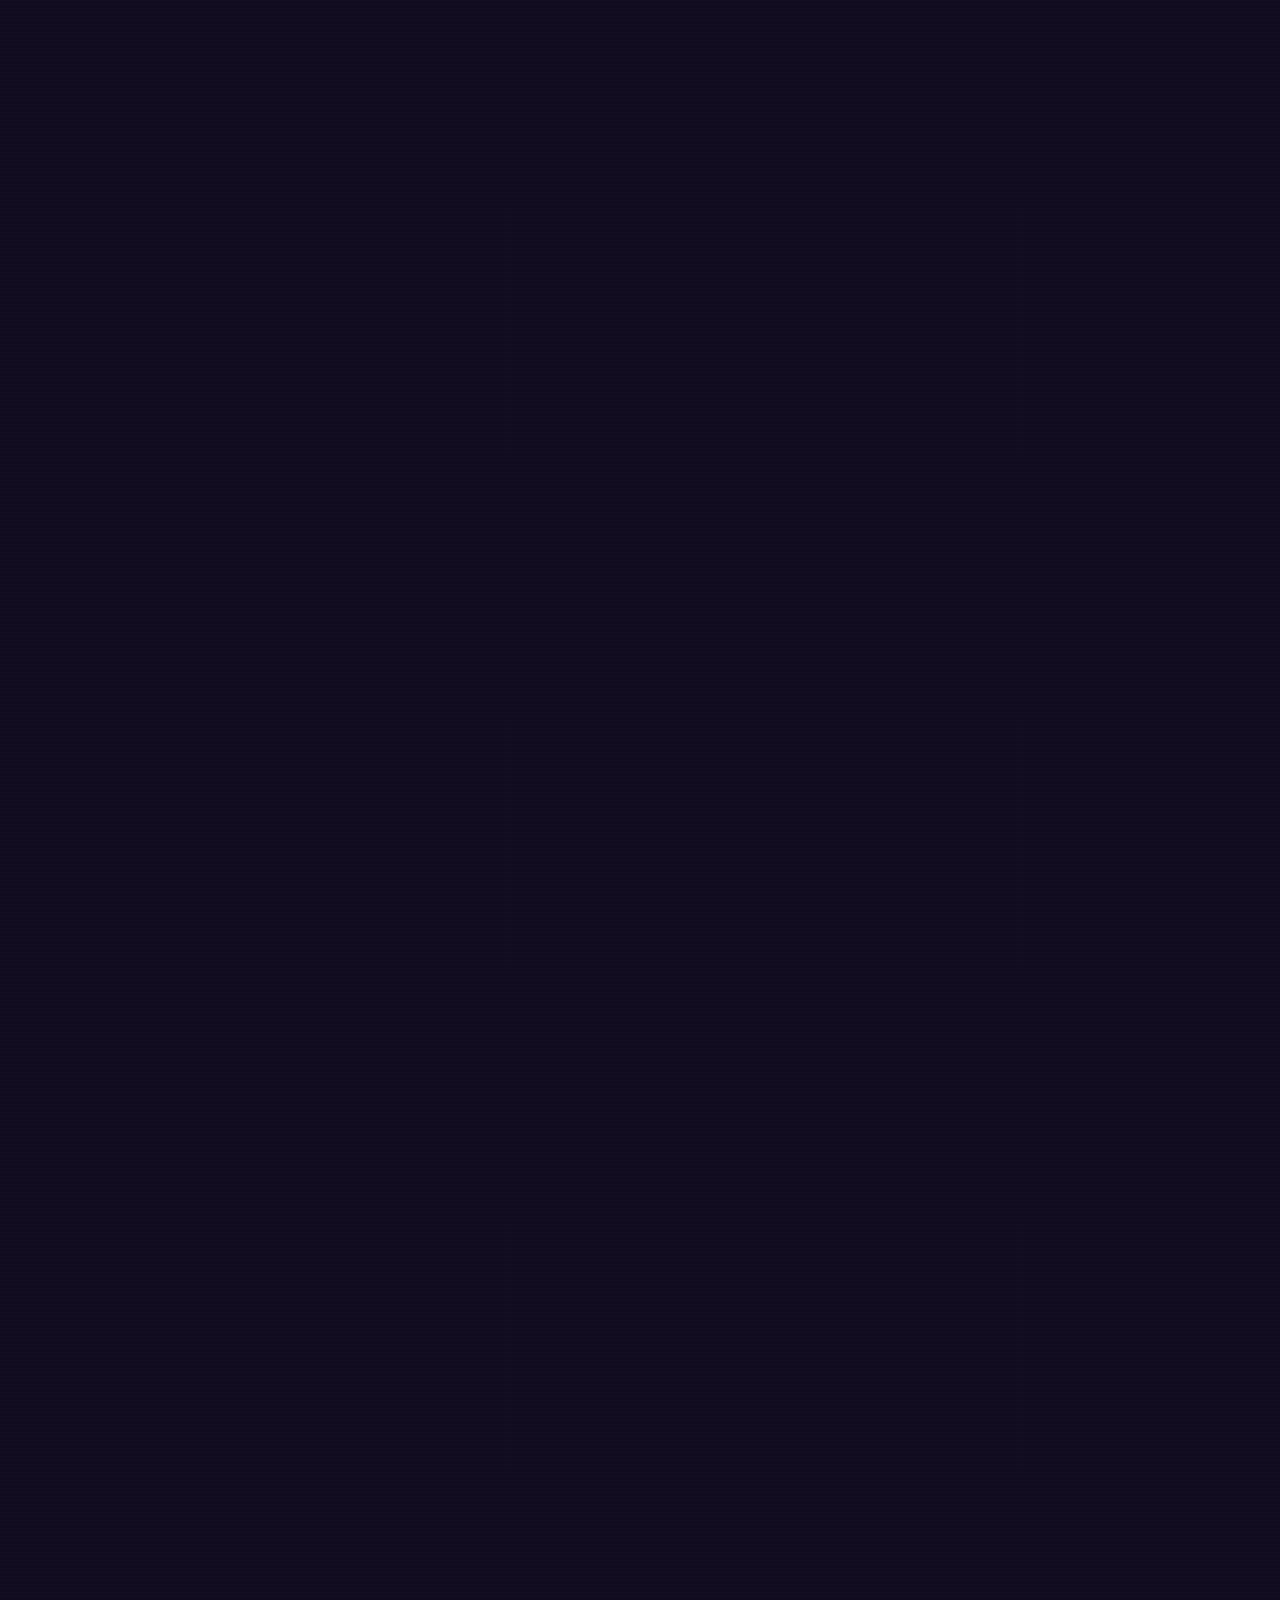
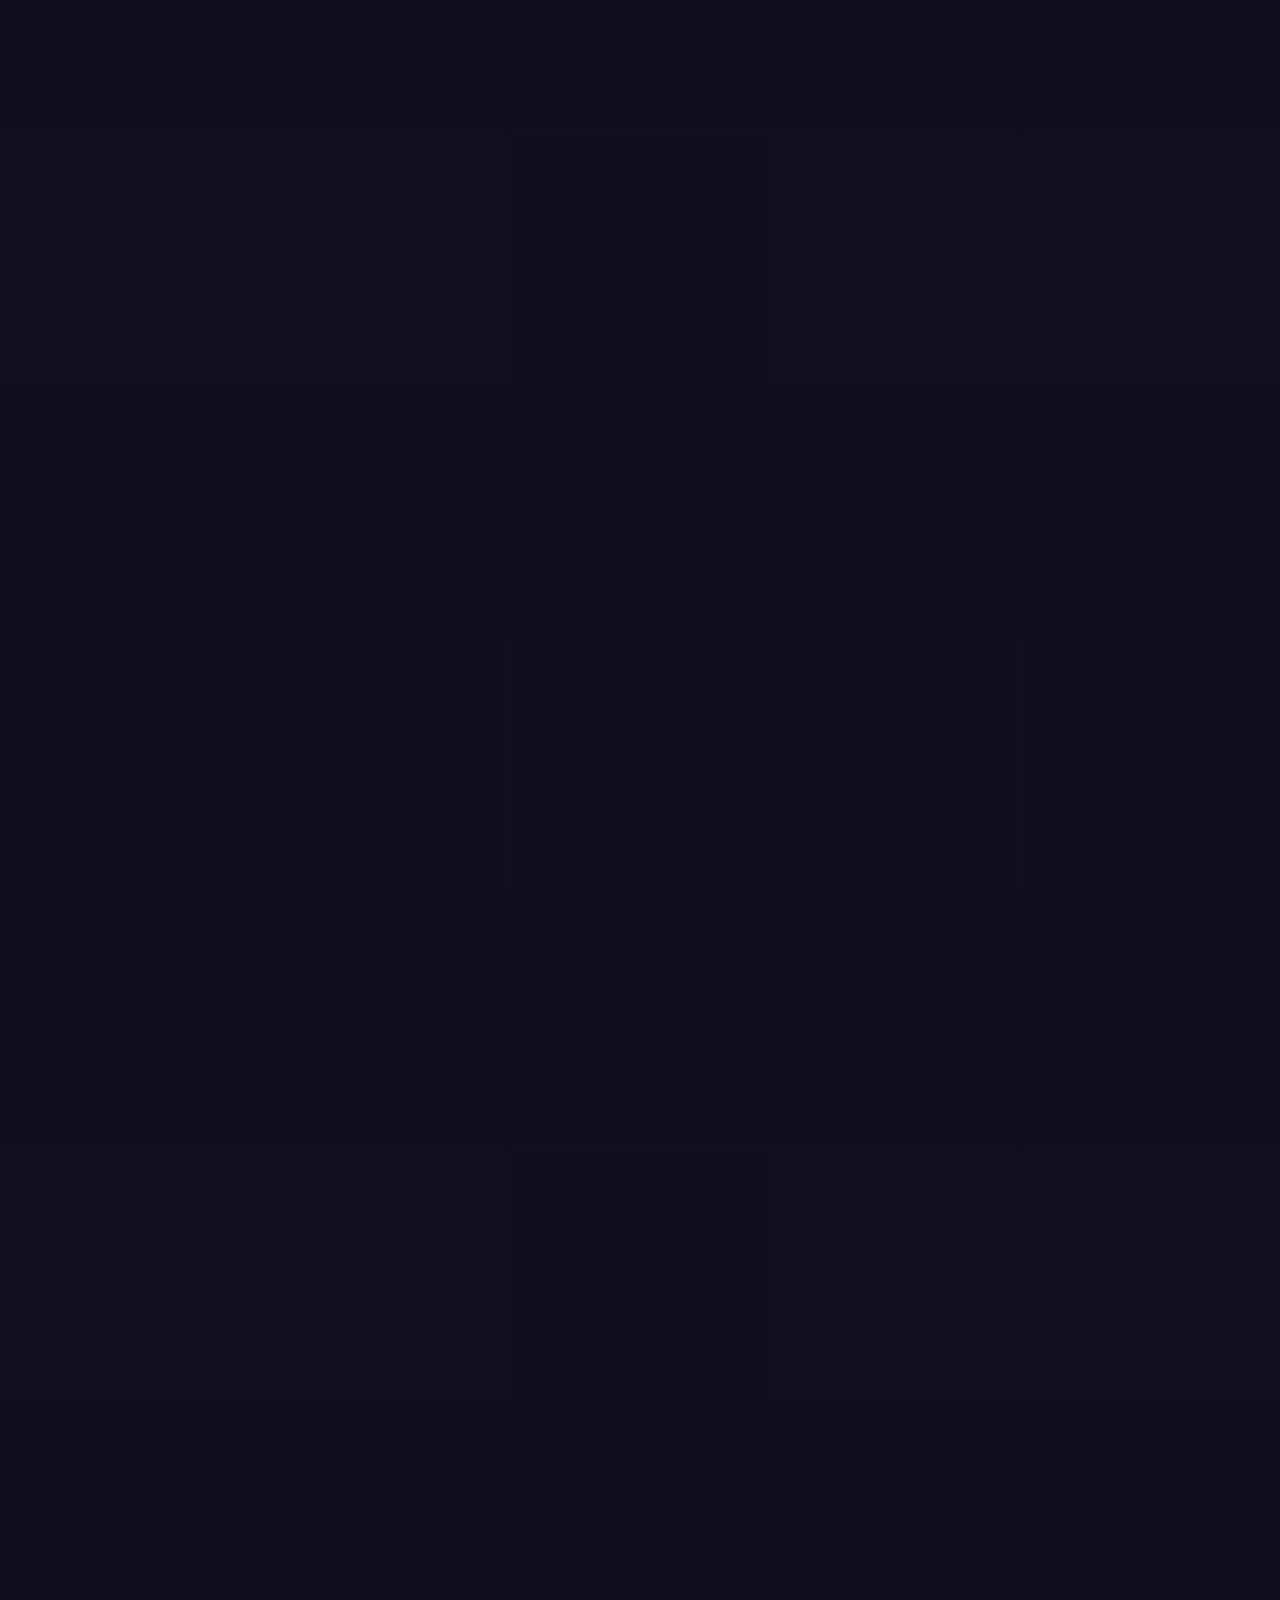
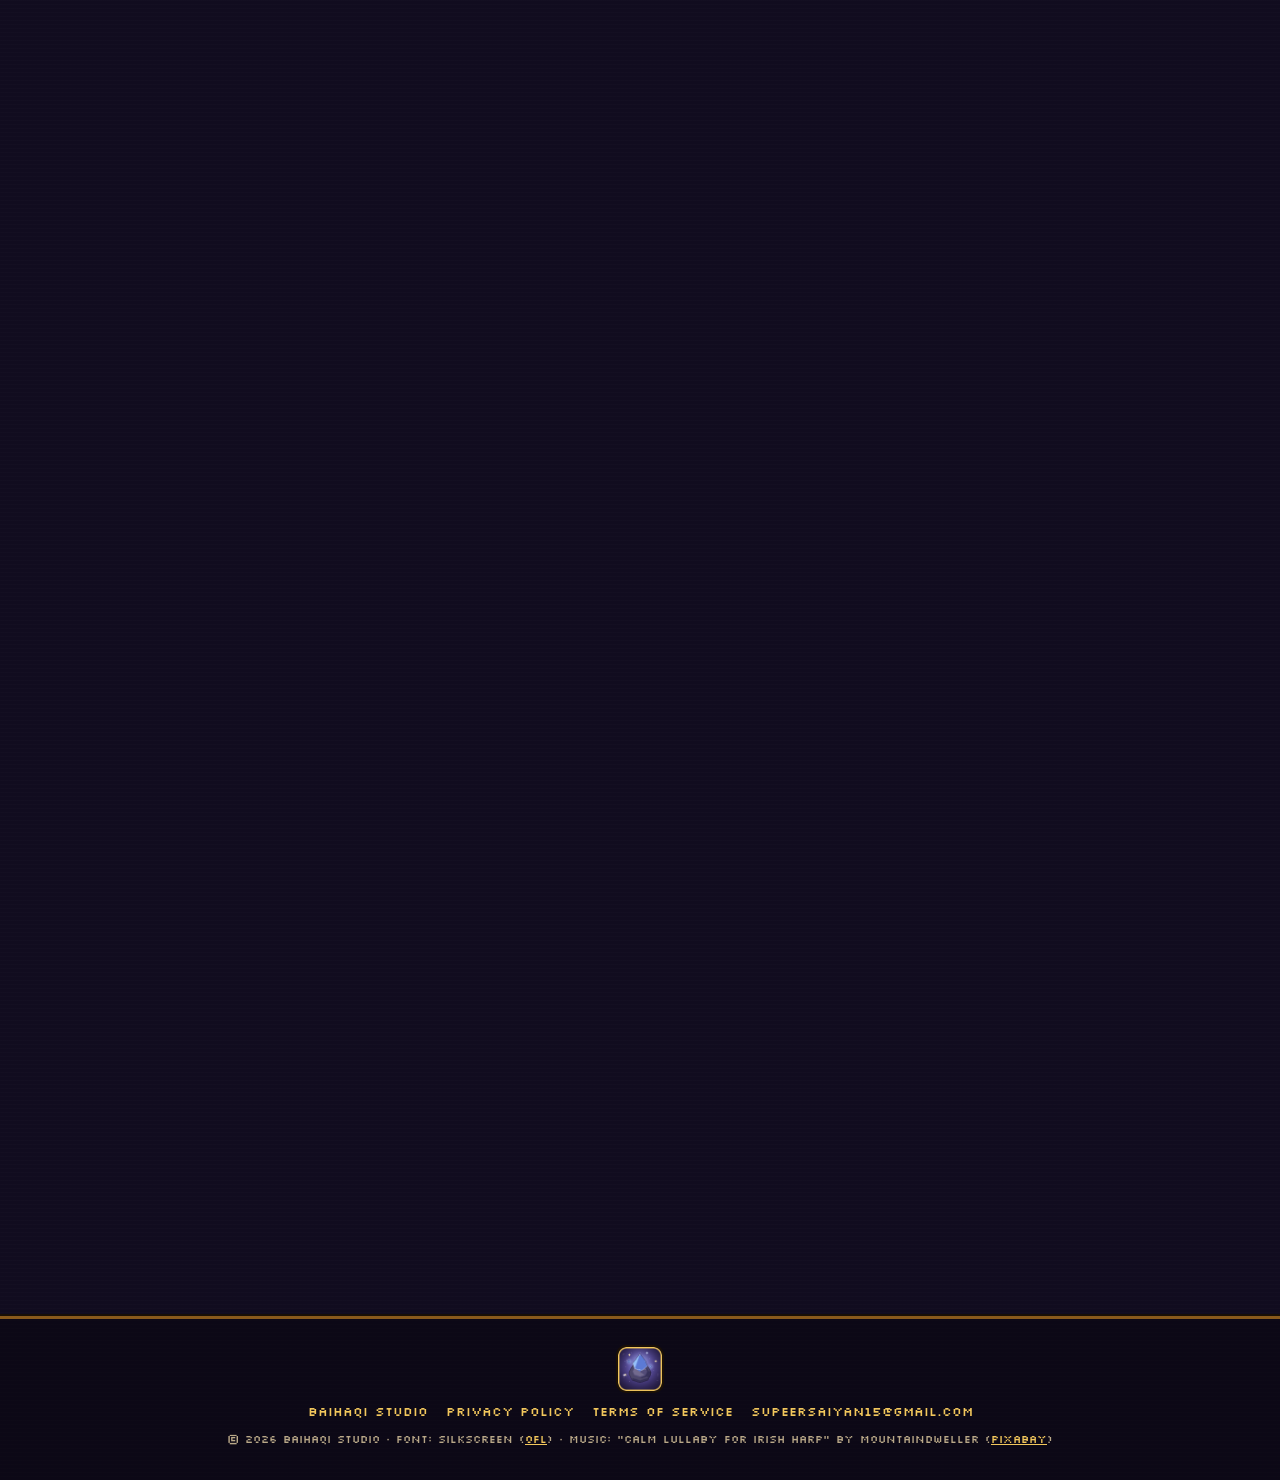
==== commit 224327c2: "Section backgrounds without the HUD (a battle per section, every page element and label hidden: s_pl" ====
--- a/index.html
+++ b/index.html
@@ -25,7 +25,7 @@
 <link rel="apple-touch-icon" href="apple-touch-icon.png">
 <link rel="manifest" href="site.webmanifest">
 <link rel="preload" href="fonts/Silkscreen-Regular.ttf" as="font" type="font/ttf" crossorigin>
-<link rel="stylesheet" href="css/site.css?v=202611264">
+<link rel="stylesheet" href="css/site.css?v=202611265">
 <script type="application/ld+json">
 {
  "@context": "https://schema.org",
@@ -464,6 +464,6 @@
 
 <script src="js/hero-data.js?v=202611262" defer></script>
 <script src="js/heroes.js?v=202611263" defer></script>
-<script src="js/fireflies.js?v=202611262" defer></script>
+<script src="js/fireflies.js?v=202611265" defer></script>
 </body>
 </html>
--- a/css/site.css
+++ b/css/site.css
@@ -18,7 +18,7 @@
   background-image:repeating-linear-gradient(0deg,transparent 0 3px,rgba(255,255,255,.012) 3px 4px)}
 img{max-width:100%;display:block}
 /* The page backdrop: a snow battle, dim and soft, fixed behind everything (user, 5 Nov 2026) */
-body::before{content:"";position:fixed;inset:0;z-index:-2;background:linear-gradient(180deg,rgba(17,12,31,.82),rgba(17,12,31,.7) 50%,rgba(17,12,31,.86)),url(../img/bg.webp) 50% 50%/cover no-repeat;filter:saturate(.85)}
+body::before{content:"";position:fixed;inset:0;z-index:-2;background:linear-gradient(180deg,rgba(17,12,31,.82),rgba(17,12,31,.7) 50%,rgba(17,12,31,.86)),url(../img/bg.webp) 50% 50%/cover no-repeat}
 a{color:var(--gold)}
 h1,h2,h3,p{margin:0}
 :focus-visible{outline:2px solid var(--gold-hi);outline-offset:3px}
@@ -44,7 +44,7 @@
 
 /* Hero */
 .hero{position:relative;isolation:isolate;overflow:hidden;padding:clamp(36px,7vw,84px) 0 clamp(40px,7vw,80px)}
-.hero-bg{position:absolute;inset:-8px;z-index:-1;background:url(../img/town.webp) 50% 40%/cover;filter:brightness(.36) saturate(.9) blur(2px);-webkit-mask-image:linear-gradient(180deg,#000 55%,transparent);mask-image:linear-gradient(180deg,#000 55%,transparent)}
+.hero-bg{position:absolute;inset:-8px;z-index:-1;background:url(../img/town.webp) 50% 40%/cover;filter:brightness(.36);-webkit-mask-image:linear-gradient(180deg,#000 55%,transparent);mask-image:linear-gradient(180deg,#000 55%,transparent)}
 .hero::after{content:"";position:absolute;inset:0;z-index:-1;background:linear-gradient(180deg,rgba(17,12,31,.25),rgba(17,12,31,.15) 45%,rgba(17,12,31,0) 100%)}
 .hero .wrap{display:grid;grid-template-columns:1fr;gap:28px;align-items:center}
 @media (min-width:900px){.hero .wrap{grid-template-columns:.95fr 1.05fr;gap:40px}}
@@ -353,7 +353,7 @@
 .sec-head::after{height:4px;background:repeating-linear-gradient(90deg,var(--gold-lo) 0 8px,transparent 8px 12px);box-shadow:none}
 /* each section on its own picture: big soft pixels, dimmed, fading in and out at the edges */
 section{position:relative;isolation:isolate;padding-bottom:clamp(40px,7vw,80px)}
-section::before{content:"";position:absolute;inset:0;z-index:-1;background:var(--sbg) 50% 50%/cover no-repeat;image-rendering:pixelated;opacity:.32;filter:saturate(.95);
+section::before{content:"";position:absolute;inset:0;z-index:-1;background:var(--sbg) 50% 50%/cover no-repeat;image-rendering:pixelated;opacity:.32;
   -webkit-mask-image:linear-gradient(180deg,transparent,#000 14%,#000 86%,transparent);mask-image:linear-gradient(180deg,transparent,#000 14%,#000 86%,transparent)}
 #hero{--sbg:url(../img/bg/hero.webp)}
 #reaksi{--sbg:url(../img/bg/reaksi.webp)}
@@ -416,3 +416,7 @@
 .rp-skills b{display:block;color:var(--cd);font-size:12px;letter-spacing:.06em}
 .rp-ultrow{display:grid;grid-template-columns:minmax(0,1.1fr) minmax(0,1fr);gap:14px;align-items:center}
 @media (max-width:600px){.rp-skills,.rp-ultrow{grid-template-columns:1fr}}
+/* (speed, 26 Nov 2026: "kaya ngelag nggak 60 fps"): no filter on the fixed backdrop or the section
+   pictures, no blur on the title's, and the browser skips laying out and painting sections off screen */
+section{content-visibility:auto;contain-intrinsic-size:auto 900px}
+.flies{will-change:transform}
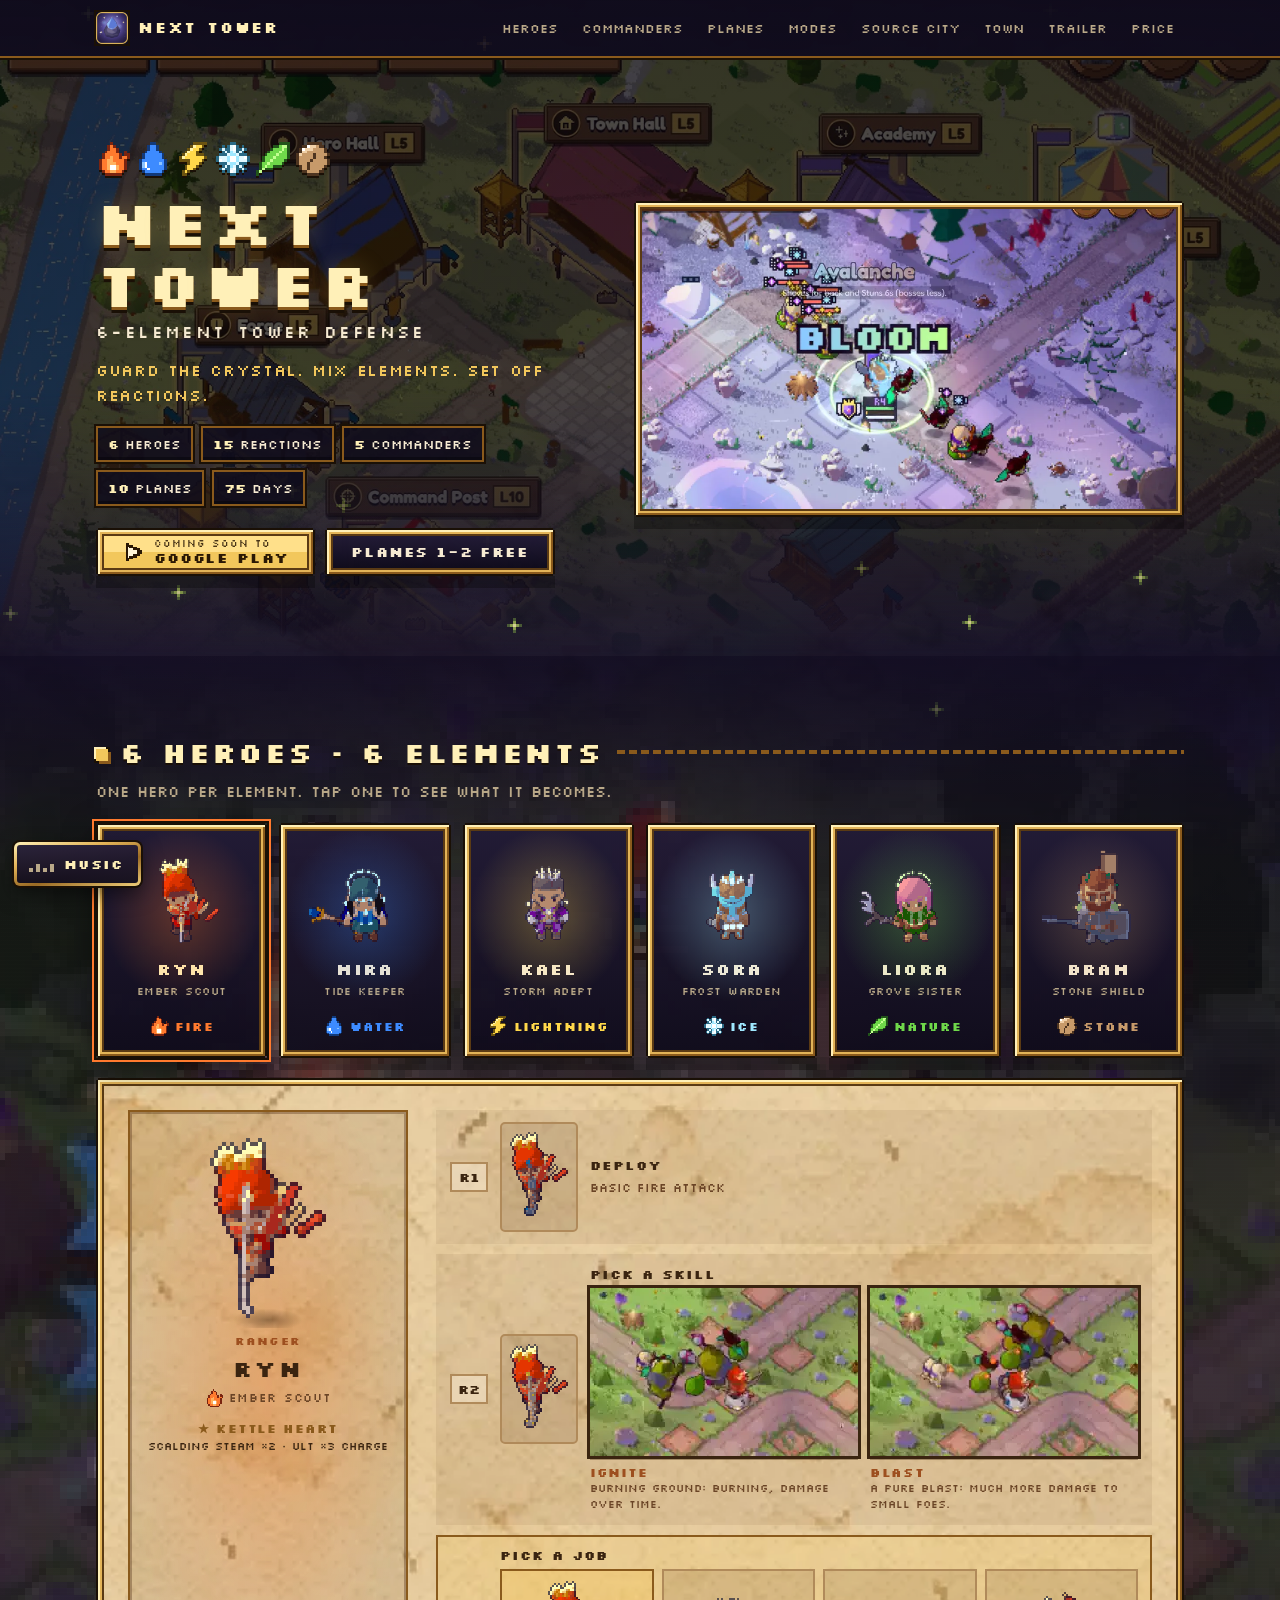
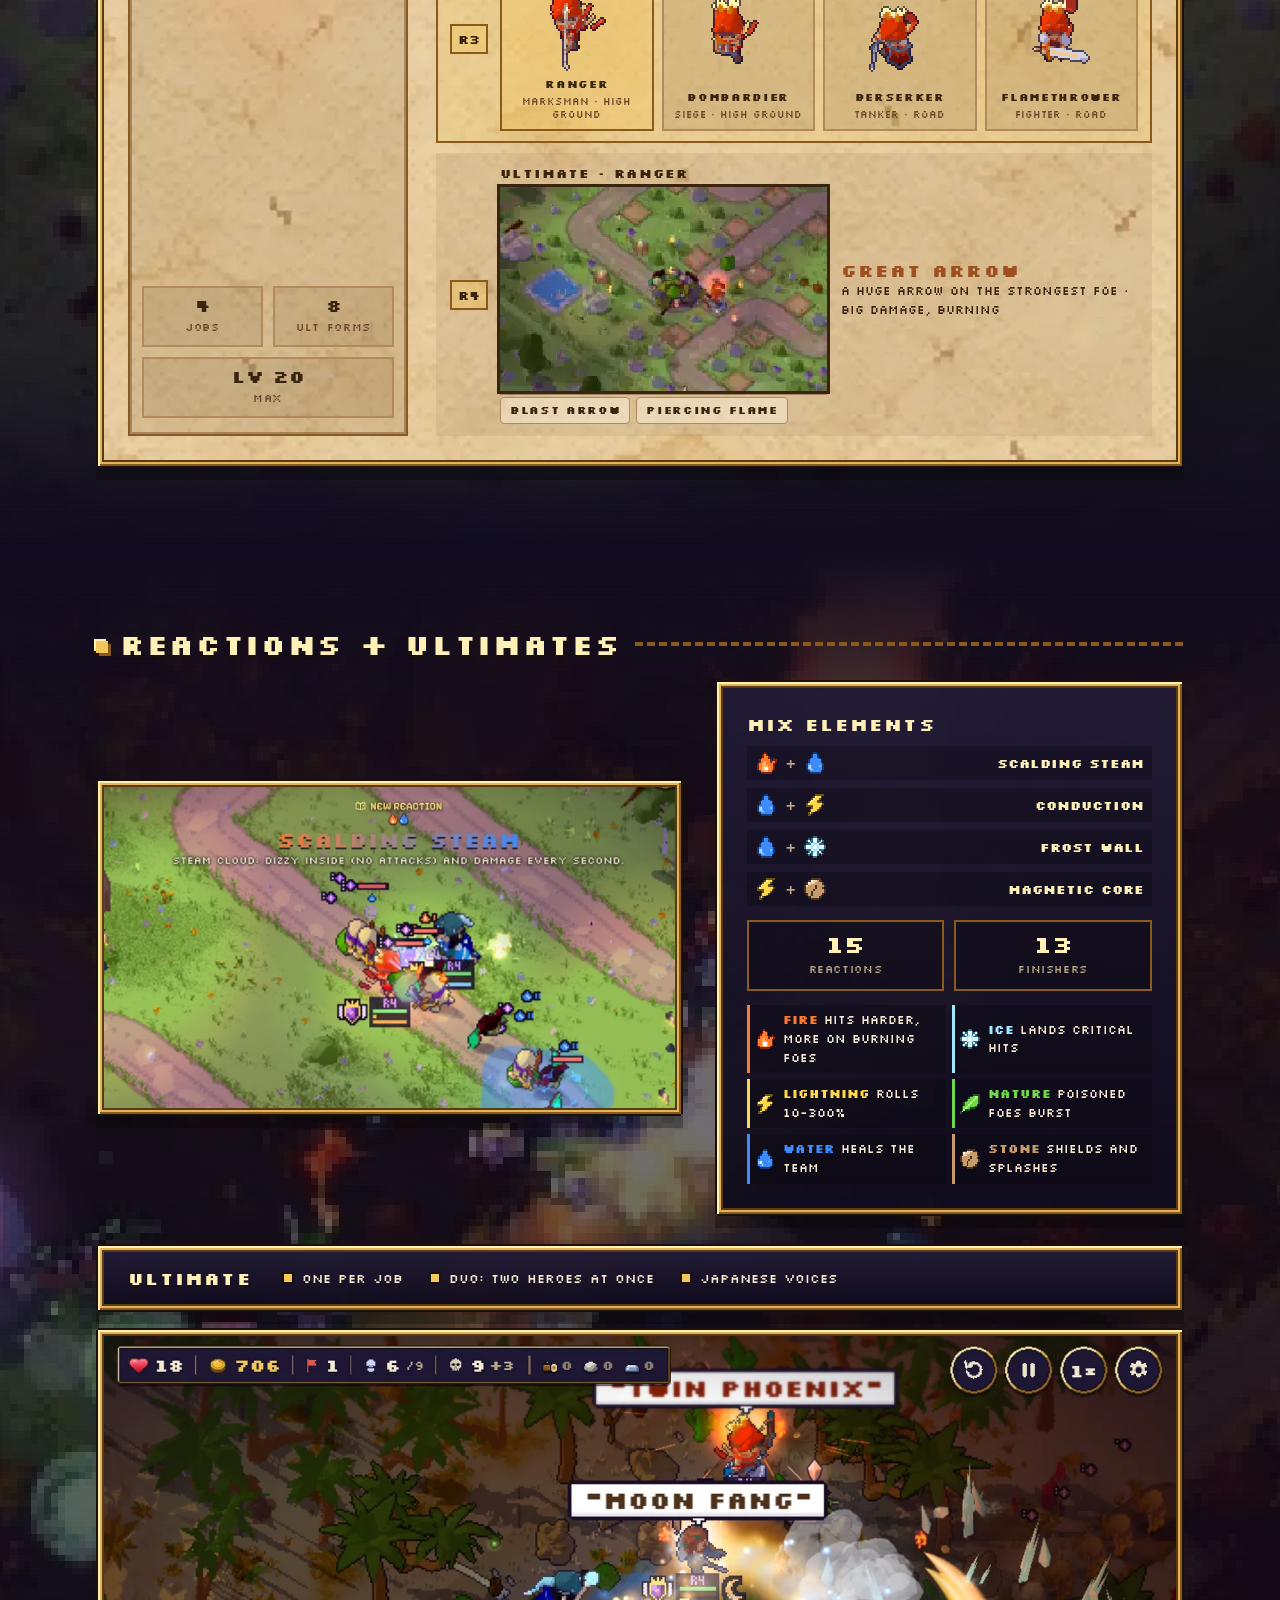
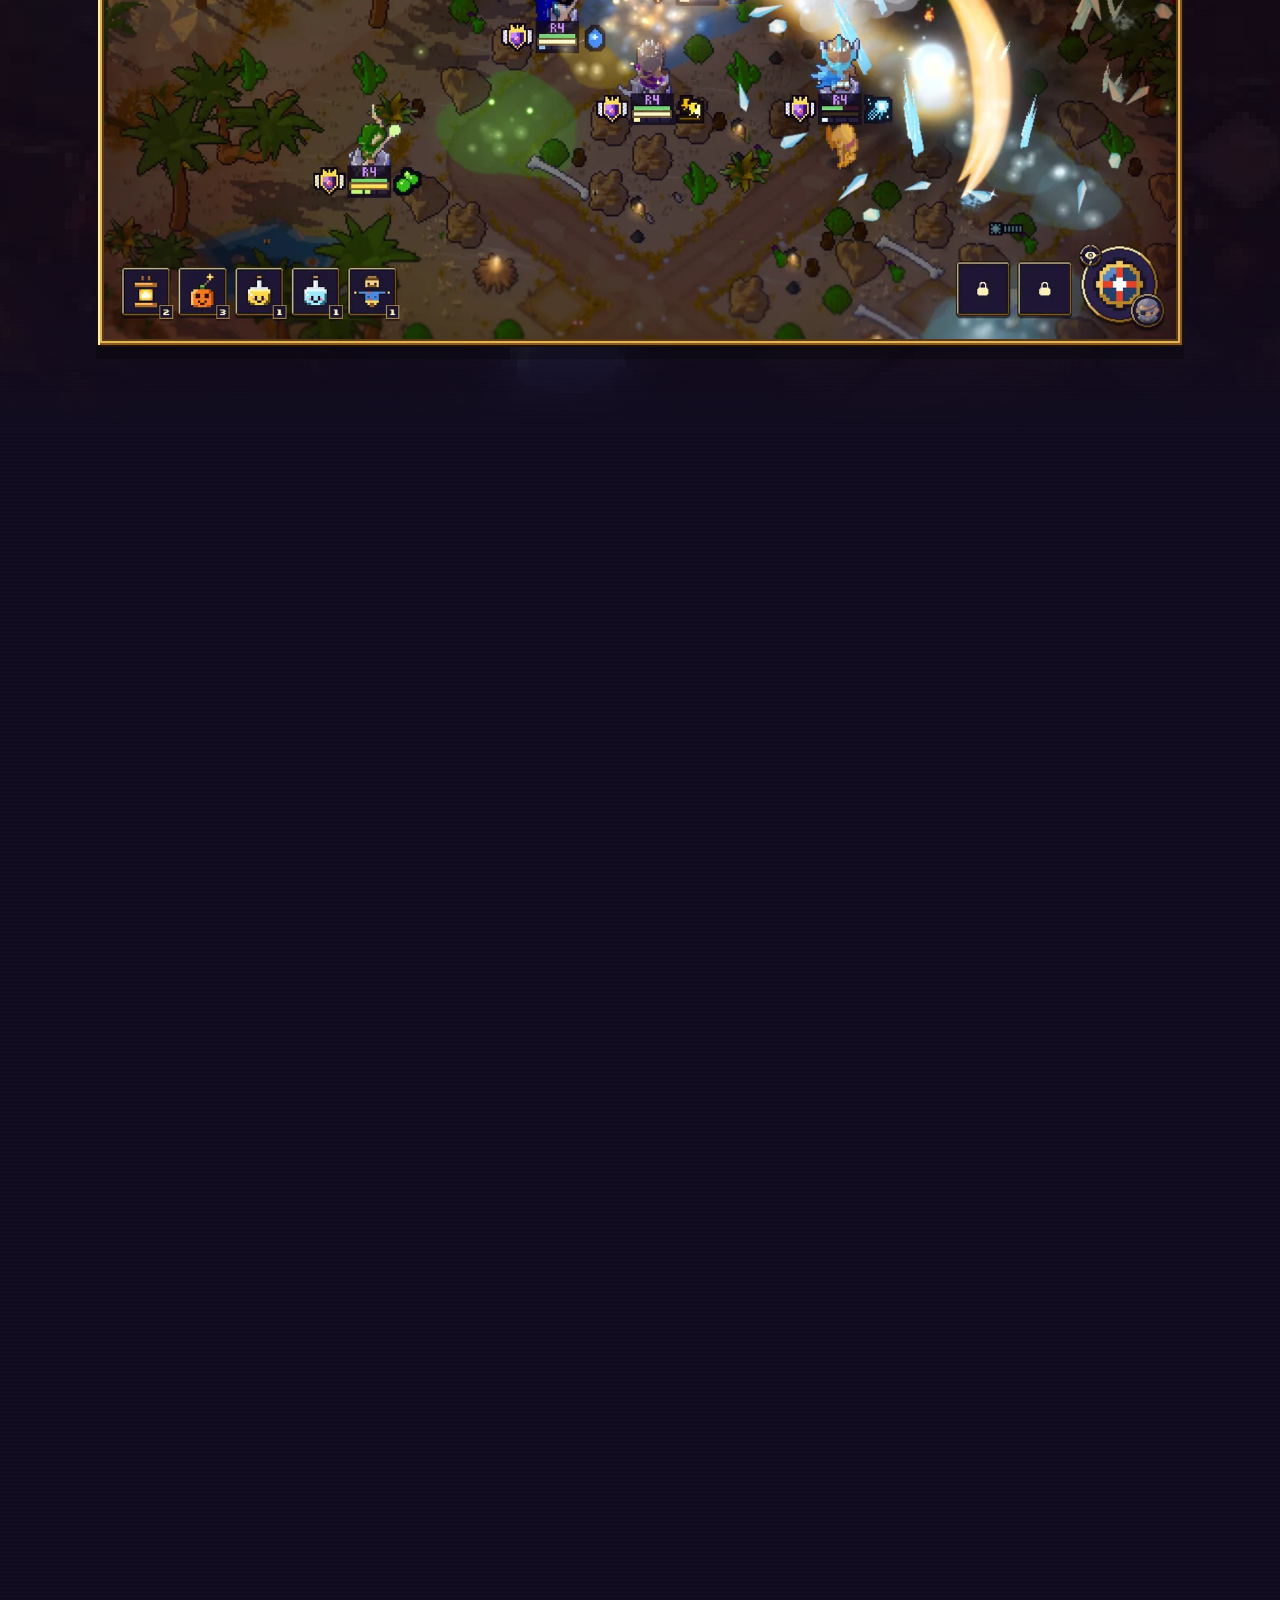
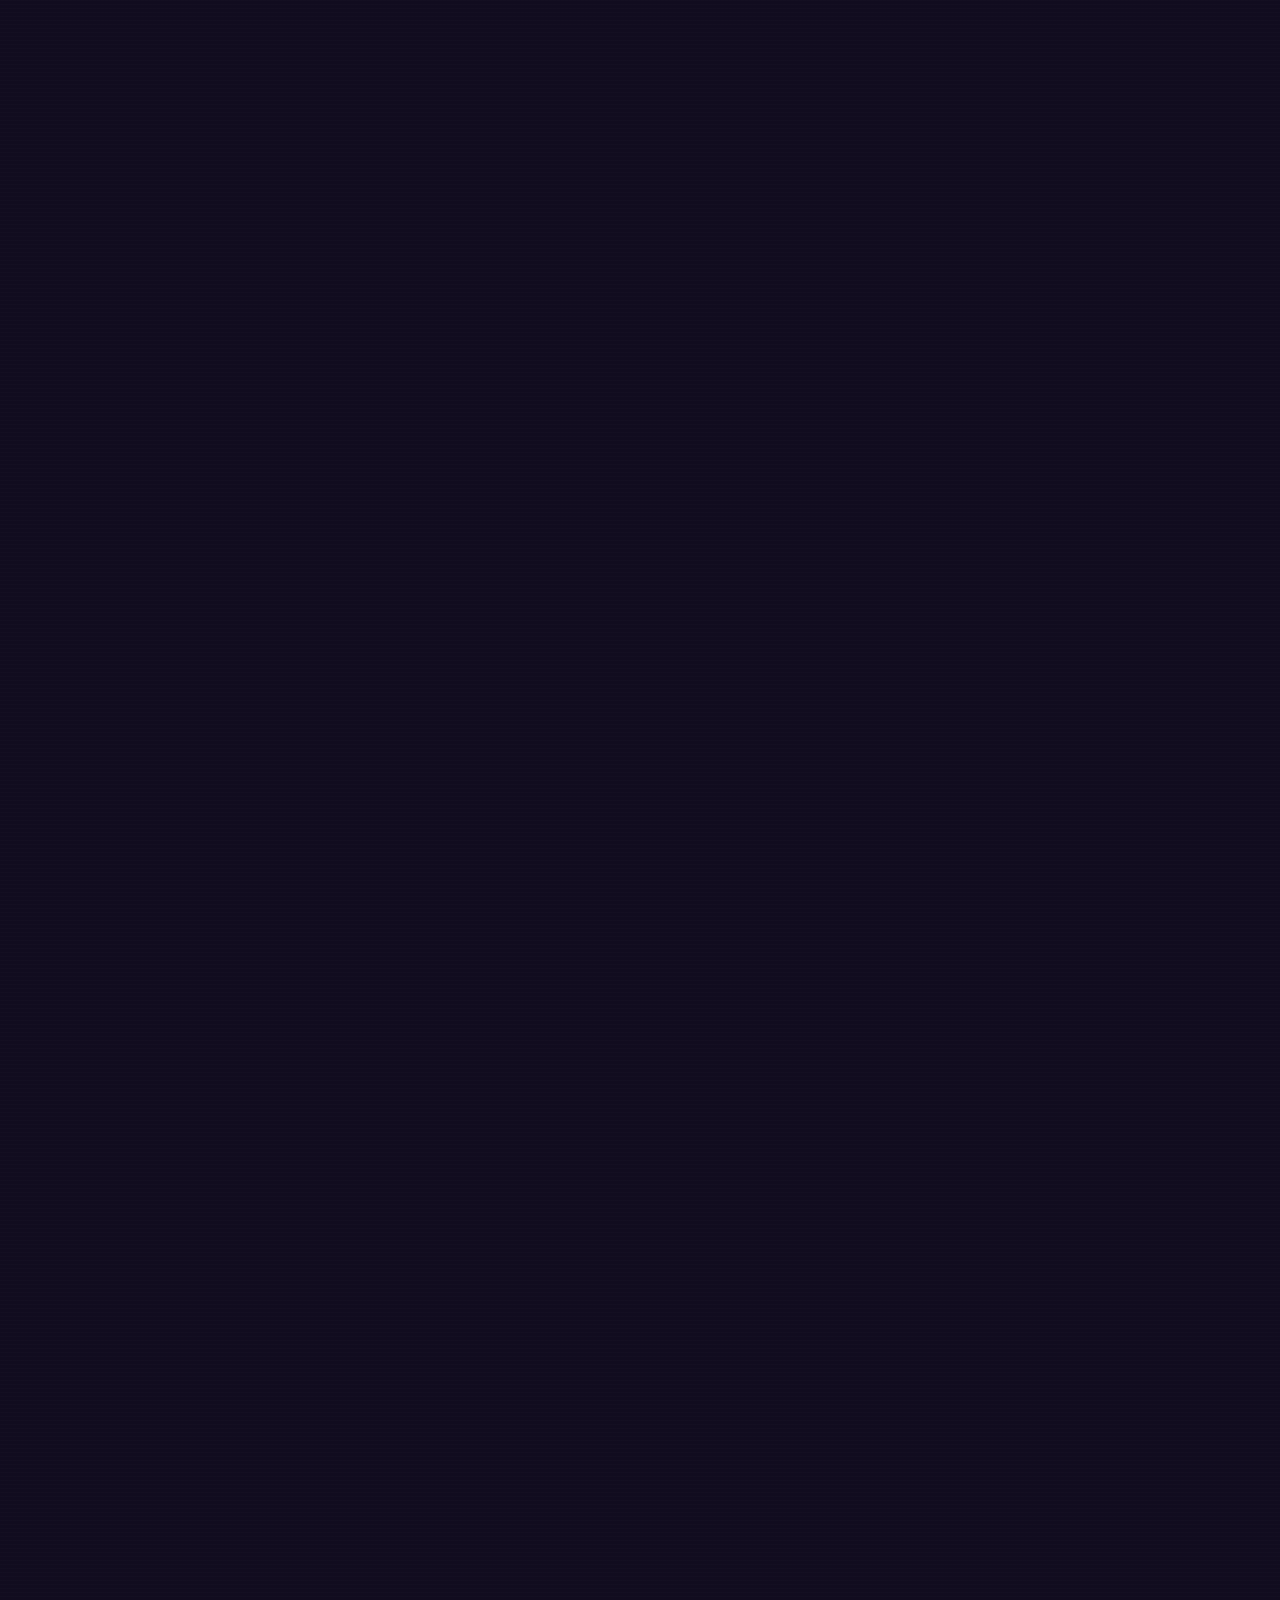
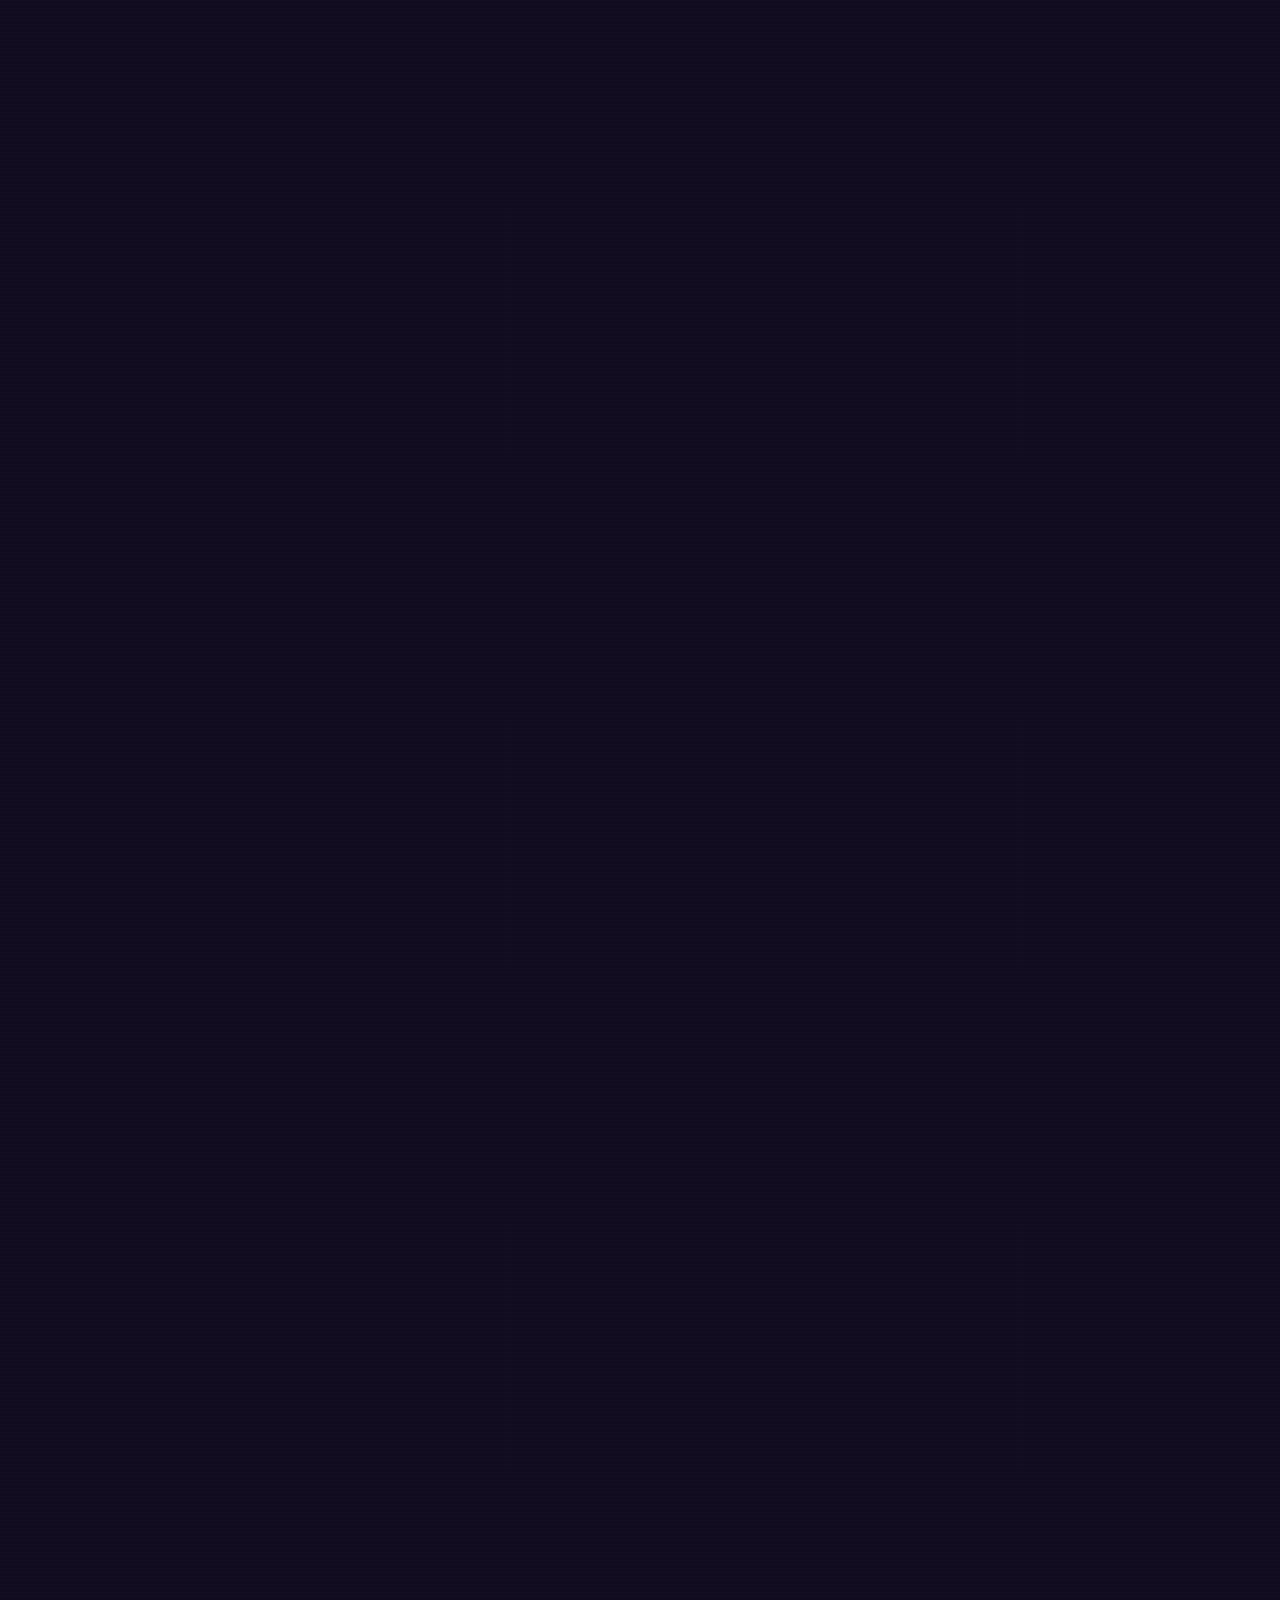
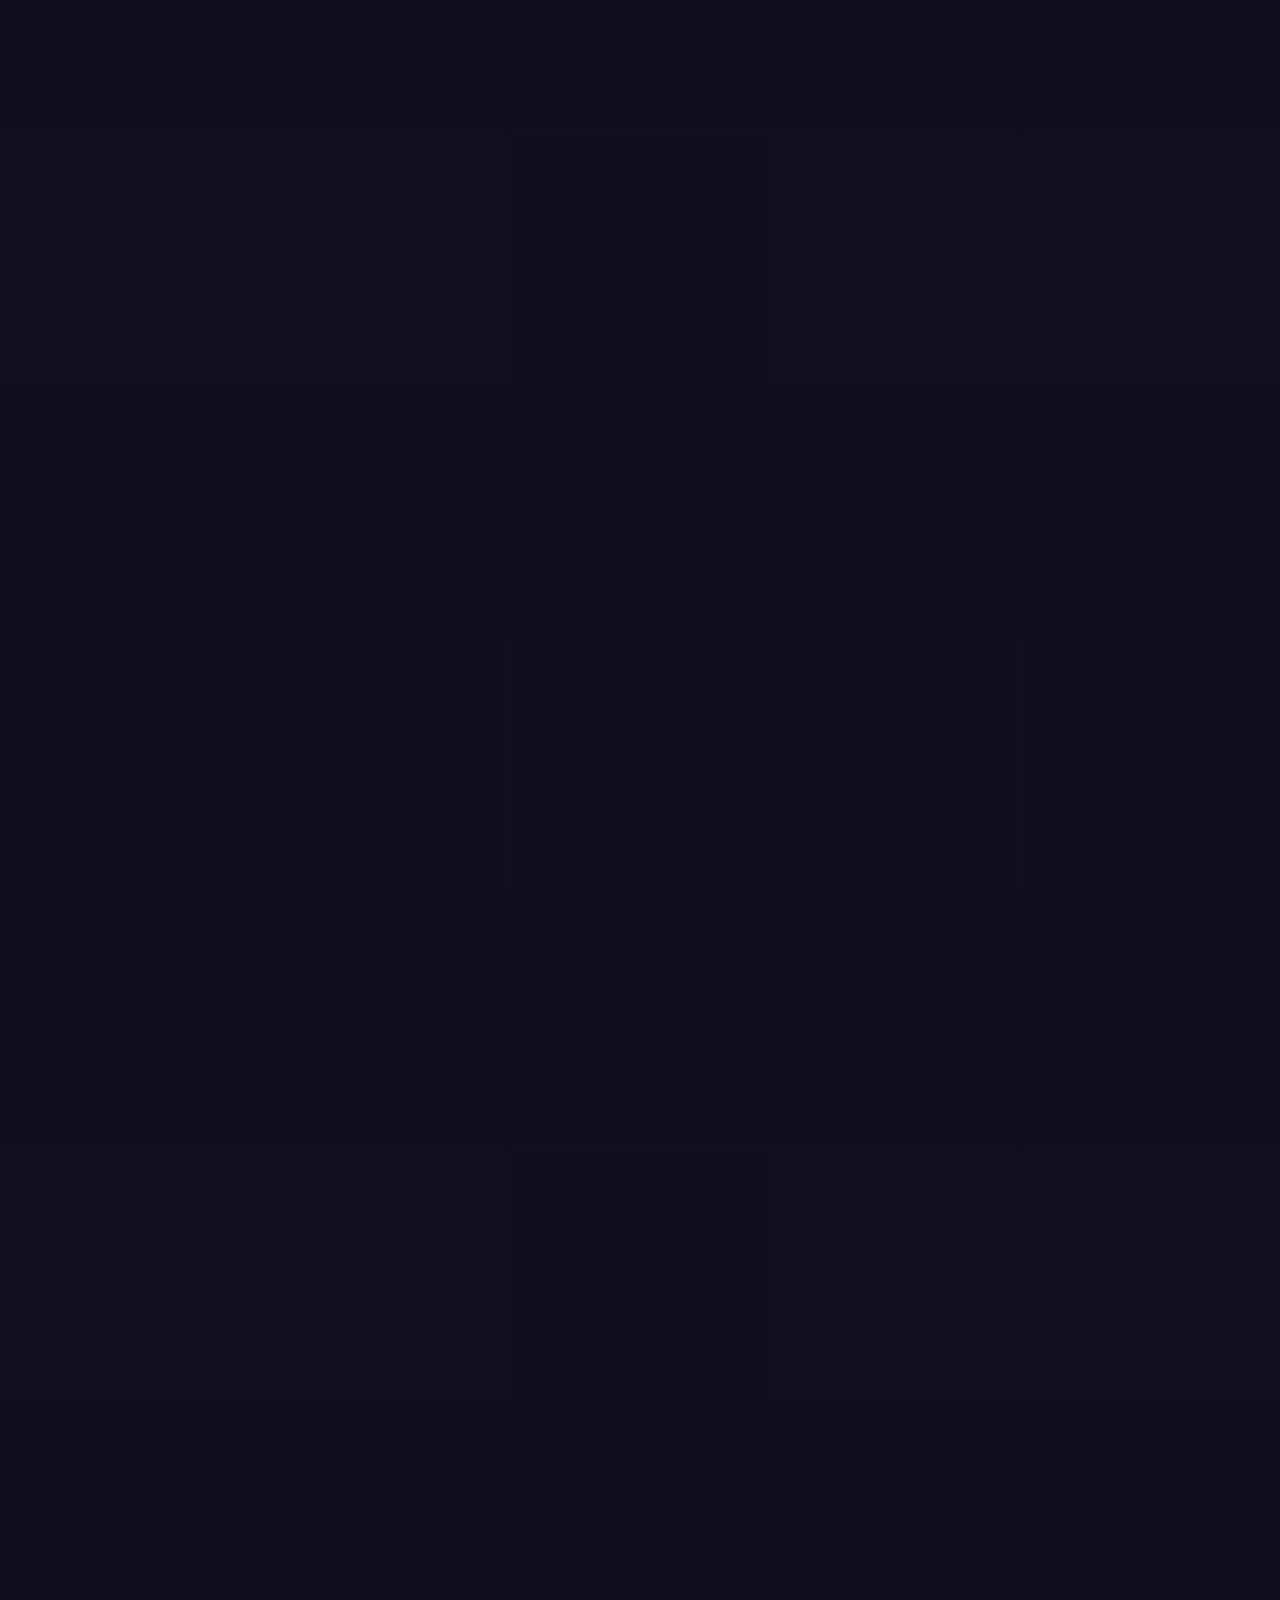
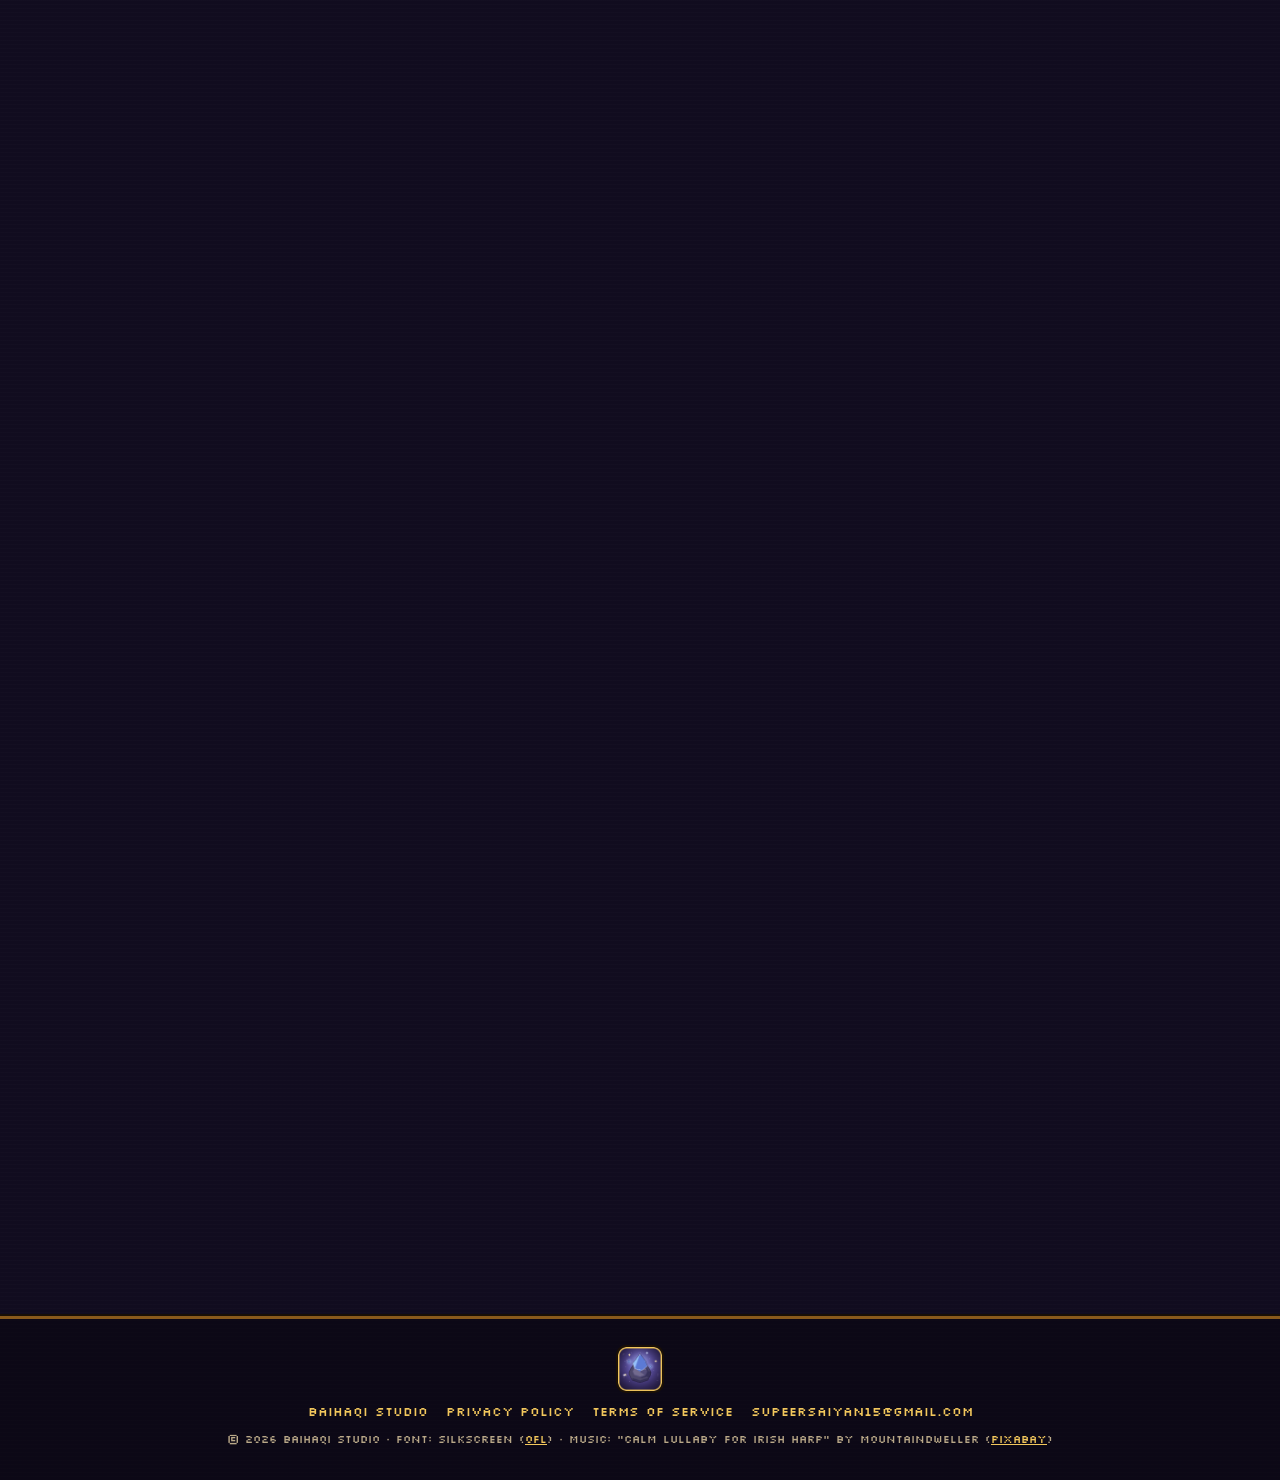
==== commit 3266c19a: "Top combat loop re-cut from the trailer v2 takes (the kill zone, Avalanche, Holy Spring, a duo, Magm" ====
--- a/index.html
+++ b/index.html
@@ -25,7 +25,7 @@
 <link rel="apple-touch-icon" href="apple-touch-icon.png">
 <link rel="manifest" href="site.webmanifest">
 <link rel="preload" href="fonts/Silkscreen-Regular.ttf" as="font" type="font/ttf" crossorigin>
-<link rel="stylesheet" href="css/site.css?v=202611265">
+<link rel="stylesheet" href="css/site.css?v=202611266">
 <script type="application/ld+json">
 {
  "@context": "https://schema.org",
@@ -90,7 +90,7 @@
         <a class="btn" href="#harga">Planes 1-2 free</a>
       </div>
     </div>
-    <div class="shot top-vid"><video src="media/combat-loop.mp4" poster="img/combat-poster.webp" width="960" height="540" muted loop playsinline autoplay preload="auto" data-loop aria-label="Combat: Fire Tornado, Tide Blade, Storm Totem, Thorn Forest, Frost Thorns, Plasma Burst"></video></div>
+    <div class="shot top-vid"><video src="media/combat-loop.mp4?v=2" poster="img/combat-poster.webp?v=2" width="960" height="540" muted loop playsinline autoplay preload="auto" data-loop aria-label="Combat: a late-wave kill zone, Avalanche, Holy Spring, Thorn Forest with Ice Spike Rain, Magma Geyser, Fire Tornado, Earth Bulwark"></video></div>
   </div>
 </div>
 
--- a/css/site.css
+++ b/css/site.css
@@ -18,7 +18,7 @@
   background-image:repeating-linear-gradient(0deg,transparent 0 3px,rgba(255,255,255,.012) 3px 4px)}
 img{max-width:100%;display:block}
 /* The page backdrop: a snow battle, dim and soft, fixed behind everything (user, 5 Nov 2026) */
-body::before{content:"";position:fixed;inset:0;z-index:-2;background:linear-gradient(180deg,rgba(17,12,31,.82),rgba(17,12,31,.7) 50%,rgba(17,12,31,.86)),url(../img/bg.webp) 50% 50%/cover no-repeat}
+body::before{content:"";position:fixed;inset:0;z-index:-2;background:linear-gradient(180deg,rgba(17,12,31,.94),rgba(17,12,31,.9) 50%,rgba(17,12,31,.96)),url(../img/bg.webp) 50% 50%/cover no-repeat}
 a{color:var(--gold)}
 h1,h2,h3,p{margin:0}
 :focus-visible{outline:2px solid var(--gold-hi);outline-offset:3px}
@@ -353,18 +353,18 @@
 .sec-head::after{height:4px;background:repeating-linear-gradient(90deg,var(--gold-lo) 0 8px,transparent 8px 12px);box-shadow:none}
 /* each section on its own picture: big soft pixels, dimmed, fading in and out at the edges */
 section{position:relative;isolation:isolate;padding-bottom:clamp(40px,7vw,80px)}
-section::before{content:"";position:absolute;inset:0;z-index:-1;background:var(--sbg) 50% 50%/cover no-repeat;image-rendering:pixelated;opacity:.32;
+section::before{content:"";position:absolute;inset:0;z-index:-1;background:var(--sbg) 50% 50%/cover no-repeat;image-rendering:pixelated;opacity:.62;
   -webkit-mask-image:linear-gradient(180deg,transparent,#000 14%,#000 86%,transparent);mask-image:linear-gradient(180deg,transparent,#000 14%,#000 86%,transparent)}
-#hero{--sbg:url(../img/bg/hero.webp)}
-#reaksi{--sbg:url(../img/bg/reaksi.webp)}
-#commander{--sbg:url(../img/bg/commander.webp)}
-#plane{--sbg:url(../img/bg/plane.webp)}
-#modes{--sbg:url(../img/bg/modes.webp)}
-#sumber{--sbg:url(../img/bg/sumber.webp)}
-#kota{--sbg:url(../img/bg/kota.webp)}
-#arena{--sbg:url(../img/bg/arena.webp)}
-#video{--sbg:url(../img/bg/video.webp)}
-#harga{--sbg:url(../img/bg/harga.webp)}
+#hero{--sbg:url(../img/bg/hero.webp?v=3)}
+#reaksi{--sbg:url(../img/bg/reaksi.webp?v=3)}
+#commander{--sbg:url(../img/bg/commander.webp?v=3)}
+#plane{--sbg:url(../img/bg/plane.webp?v=3)}
+#modes{--sbg:url(../img/bg/modes.webp?v=3)}
+#sumber{--sbg:url(../img/bg/sumber.webp?v=3)}
+#kota{--sbg:url(../img/bg/kota.webp?v=3)}
+#arena{--sbg:url(../img/bg/arena.webp?v=3)}
+#video{--sbg:url(../img/bg/video.webp?v=3)}
+#harga{--sbg:url(../img/bg/harga.webp?v=3)}
 /* the element edges under the recipes */
 .edges{list-style:none;padding:0;margin:14px 0 0;display:grid;grid-template-columns:1fr 1fr;gap:6px}
 .edges li{display:flex;align-items:center;gap:8px;font-size:12px;padding:6px 8px;background:rgba(0,0,0,.25);box-shadow:inset 3px 0 0 var(--c)}
@@ -420,3 +420,6 @@
    pictures, no blur on the title's, and the browser skips laying out and painting sections off screen */
 section{content-visibility:auto;contain-intrinsic-size:auto 900px}
 .flies{will-change:transform}
+/* each section's own picture leads (the shared backdrop showed through the same everywhere, user 26 Nov 2026);
+   a dark wash keeps the text readable on it */
+section::after{content:"";position:absolute;inset:0;z-index:-1;pointer-events:none;background:linear-gradient(180deg,rgba(17,12,31,.55),rgba(17,12,31,.35) 40%,rgba(17,12,31,.55))}
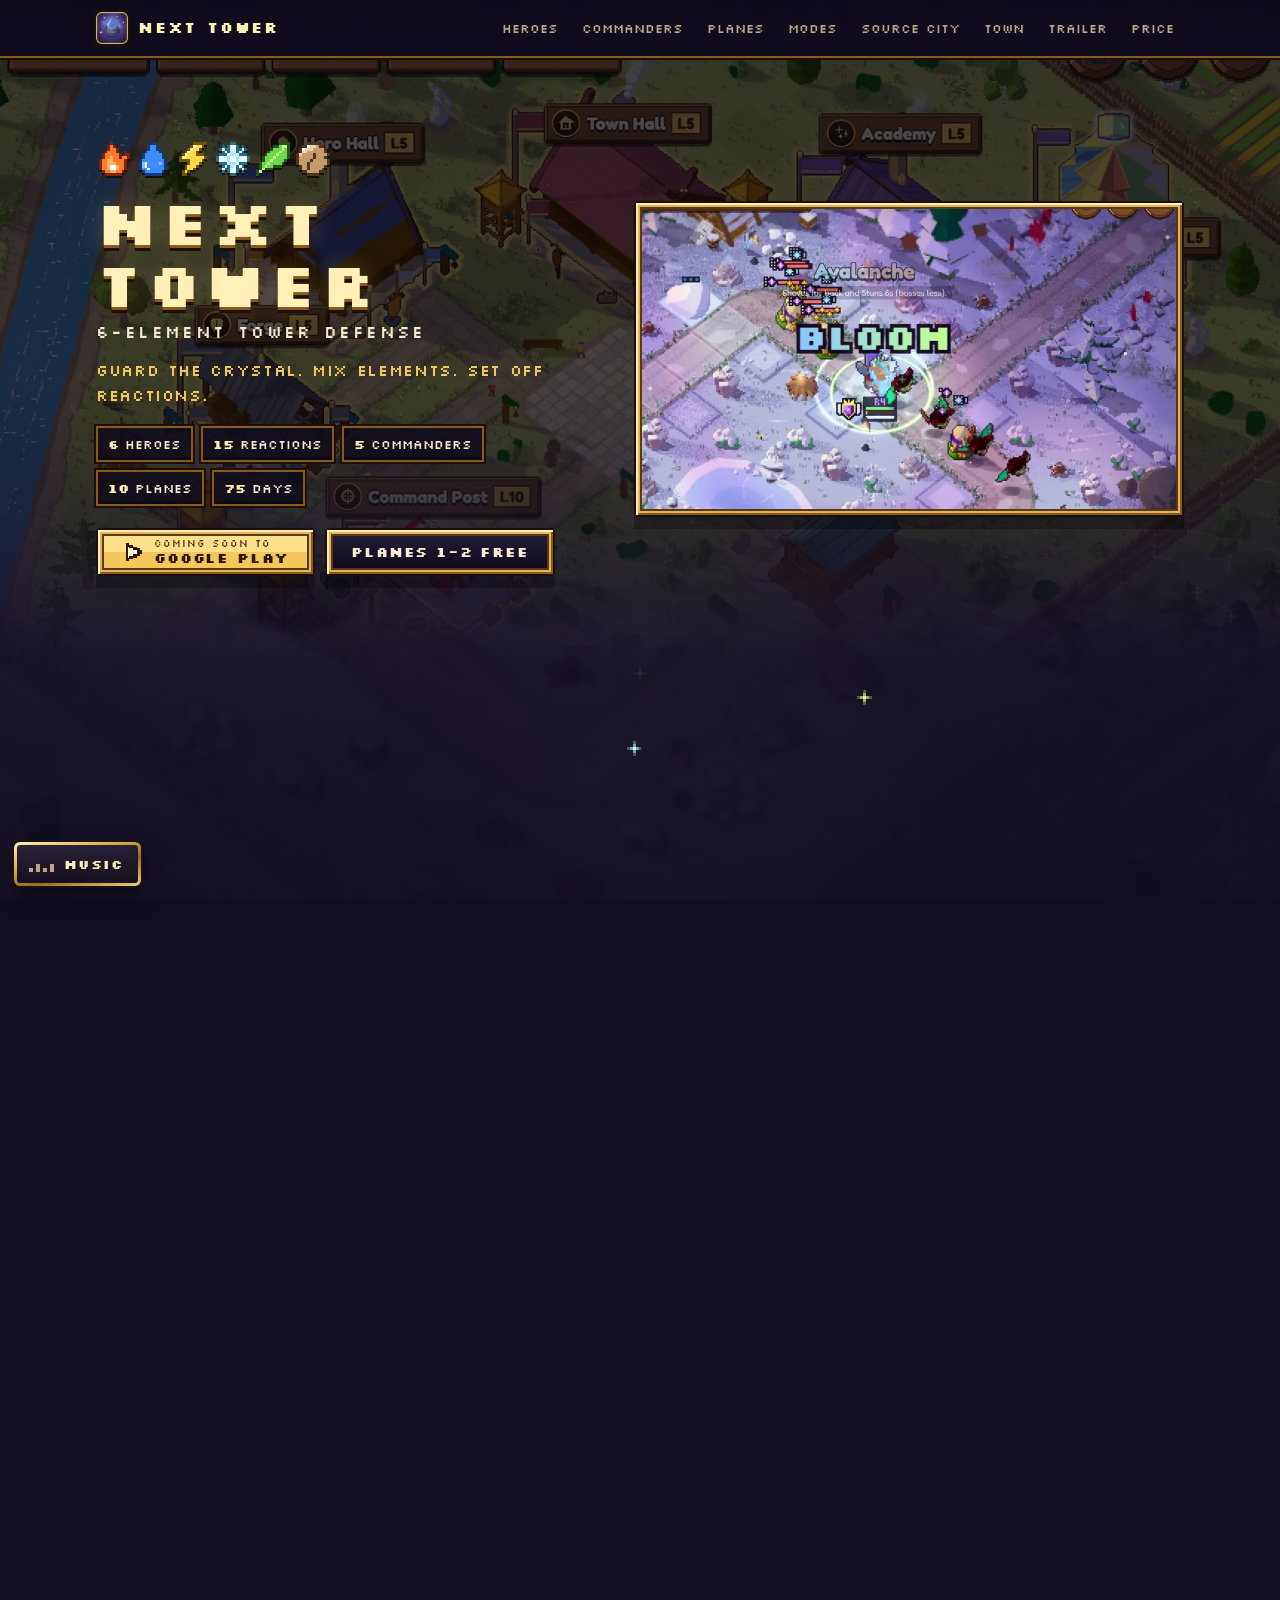
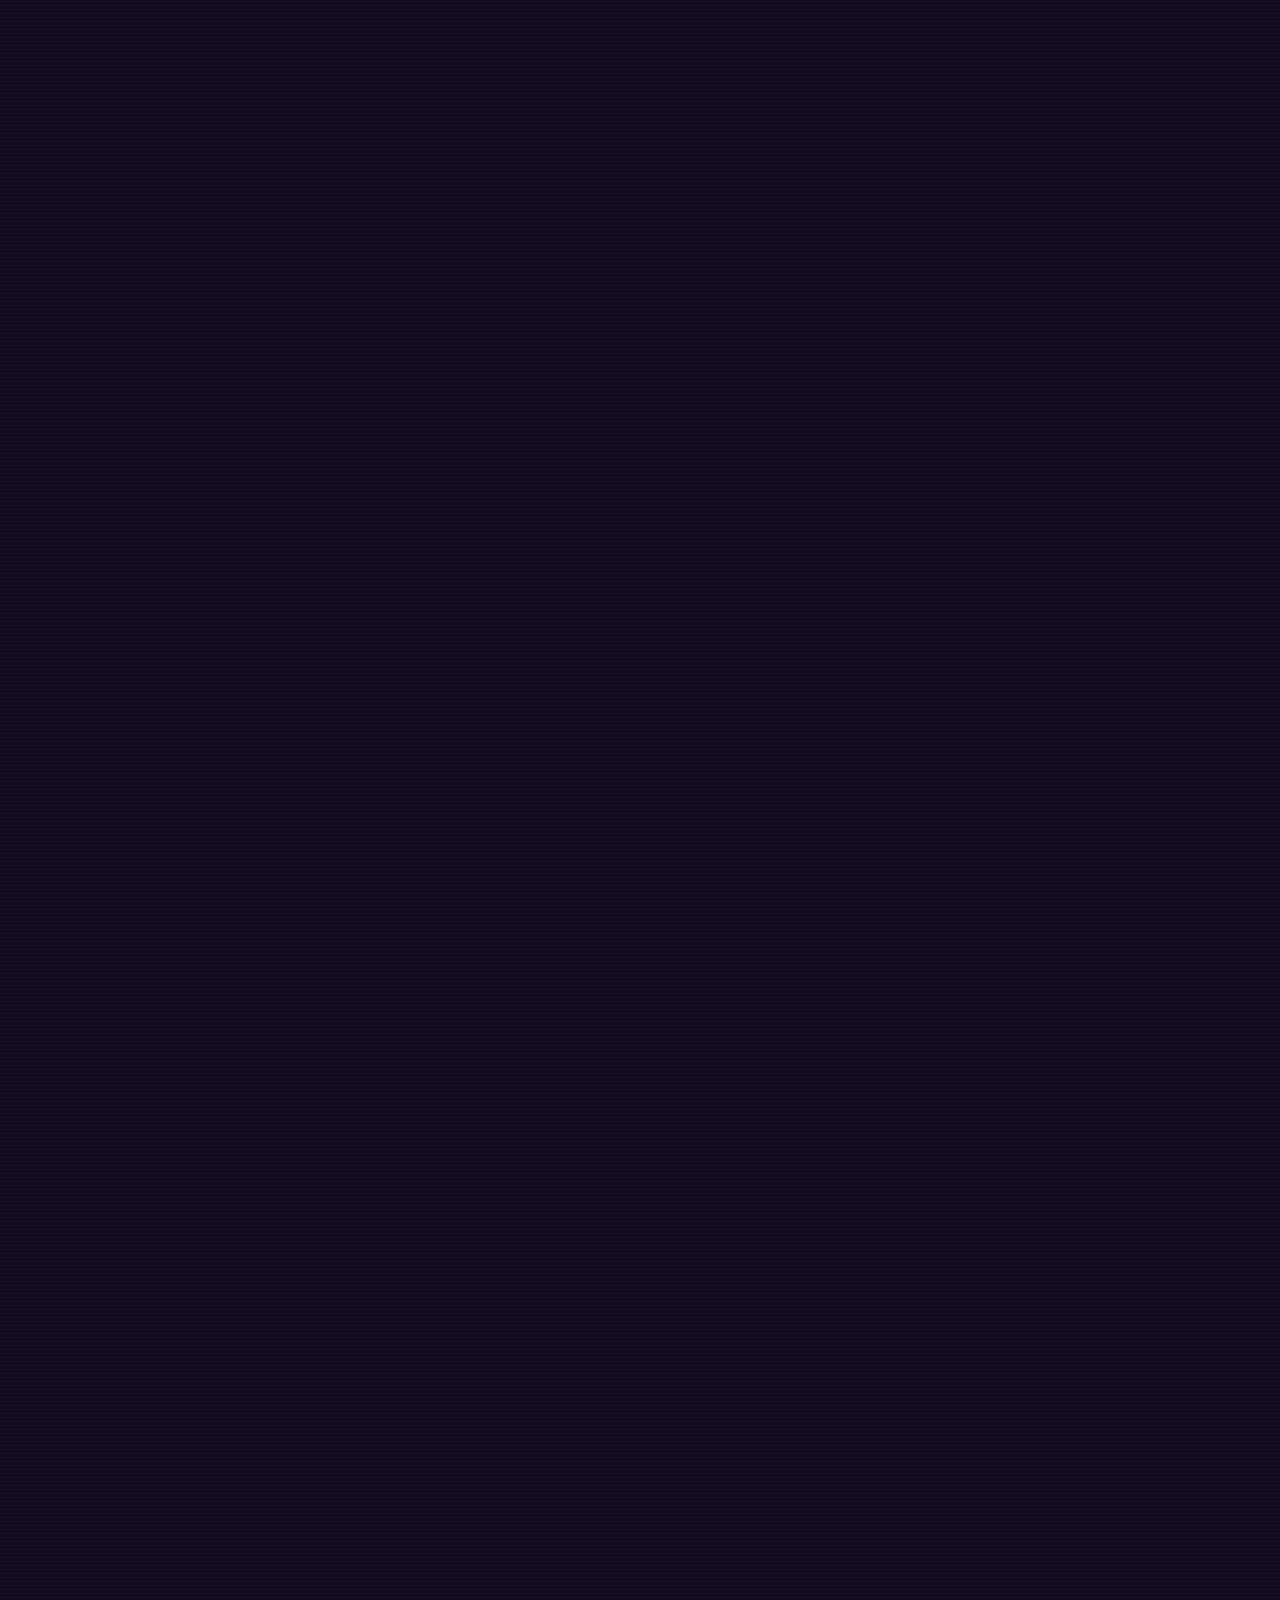
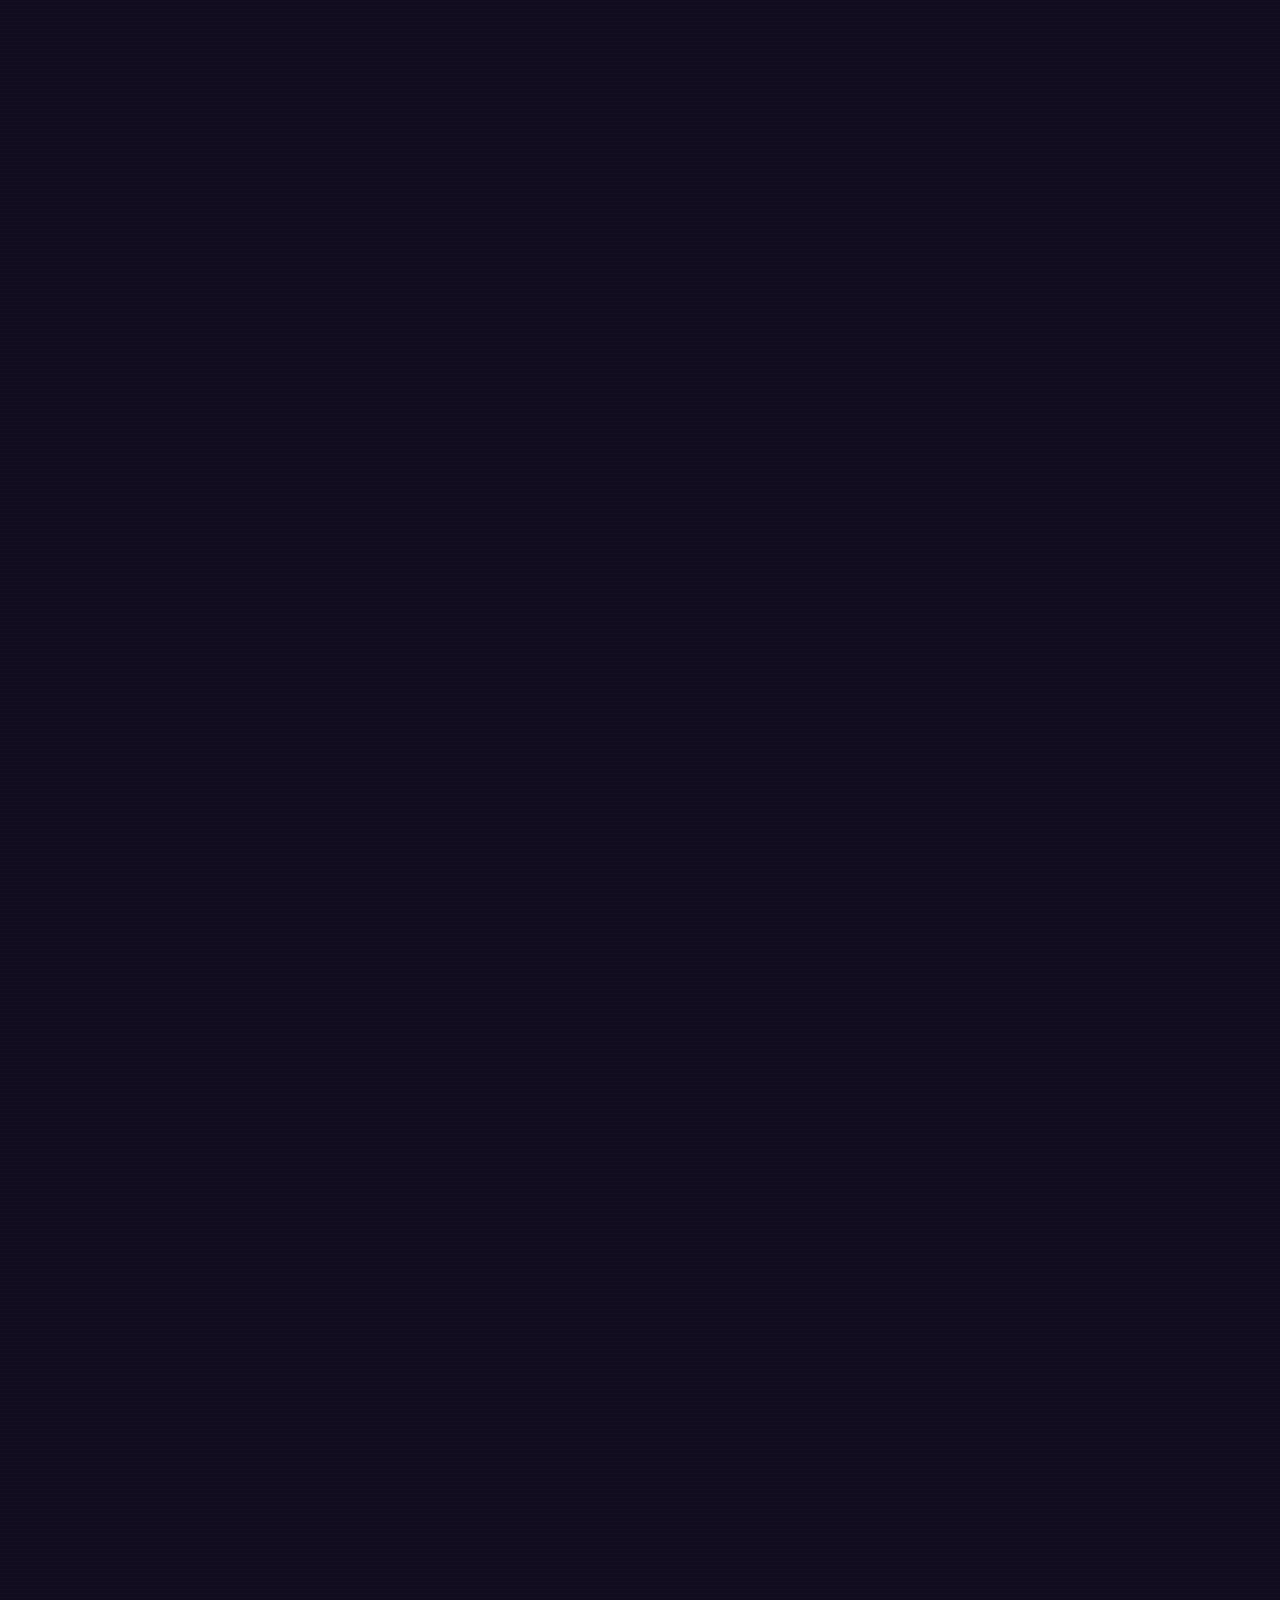
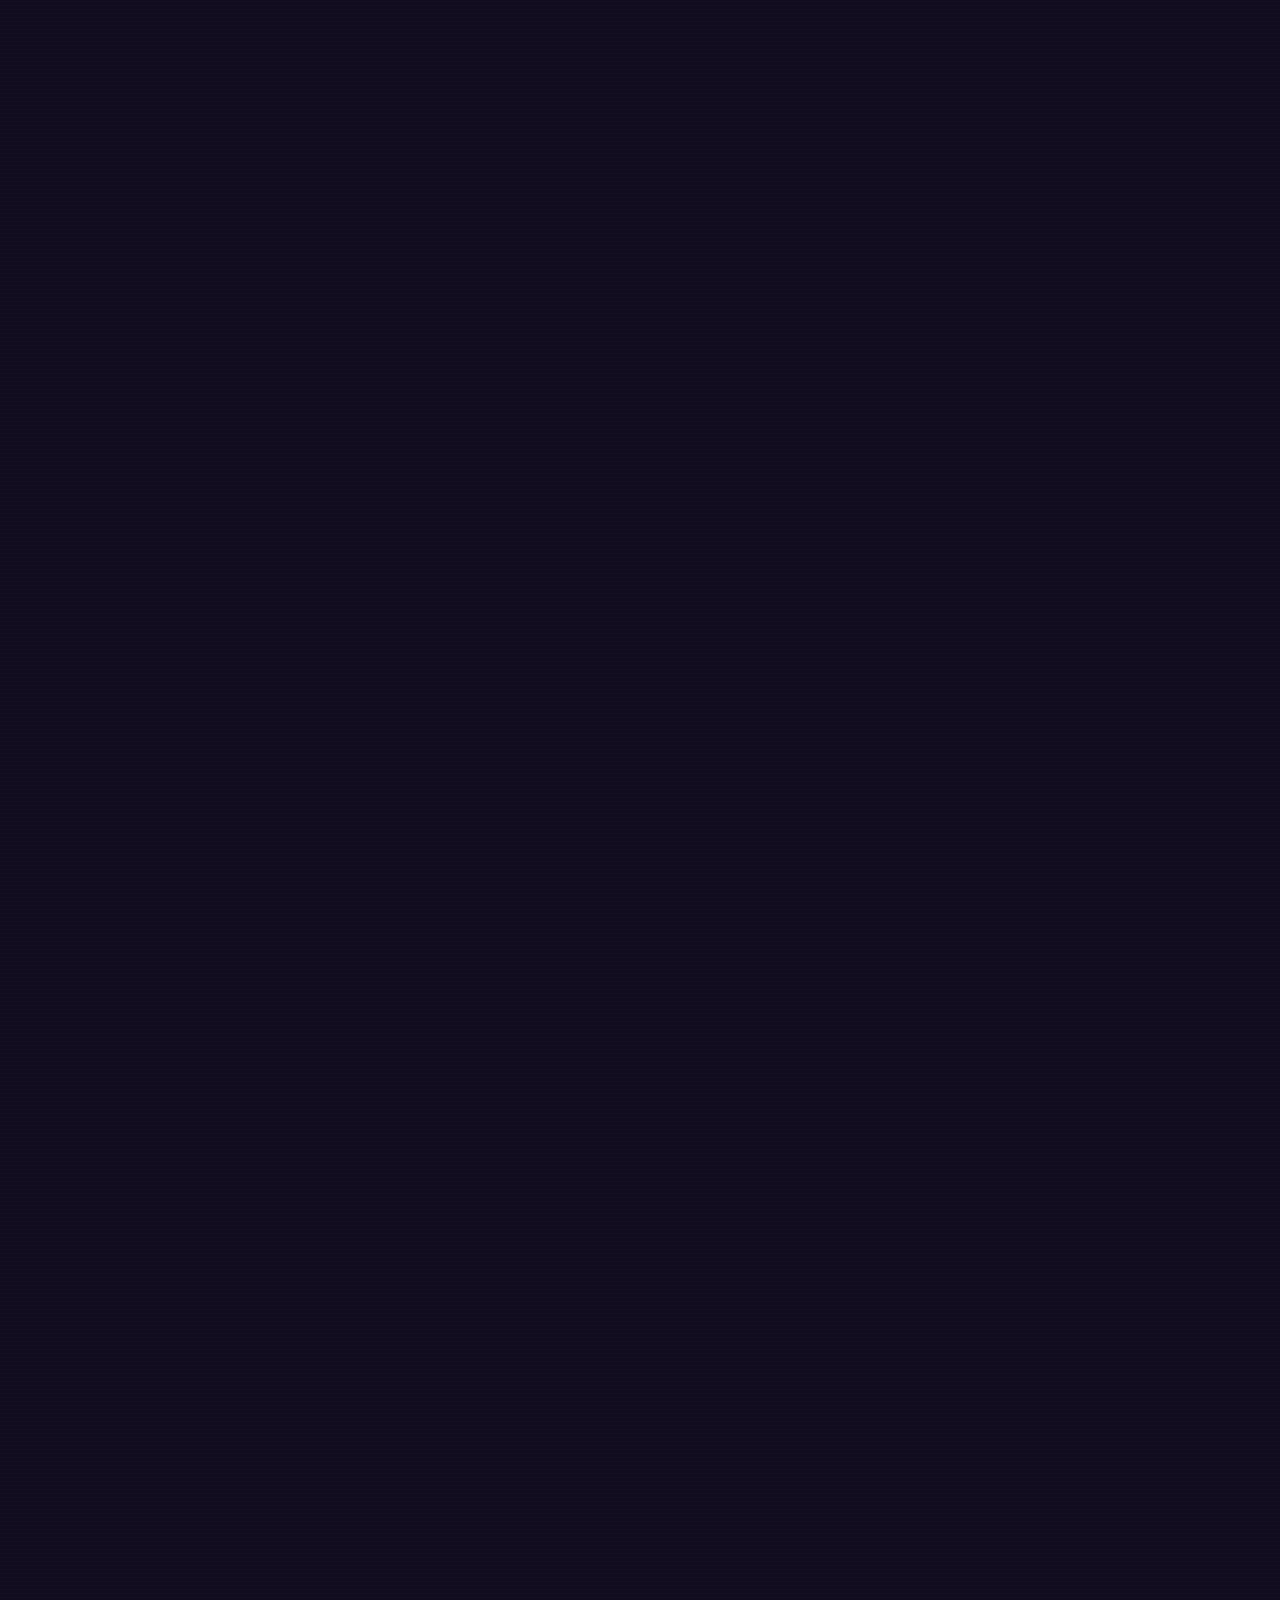
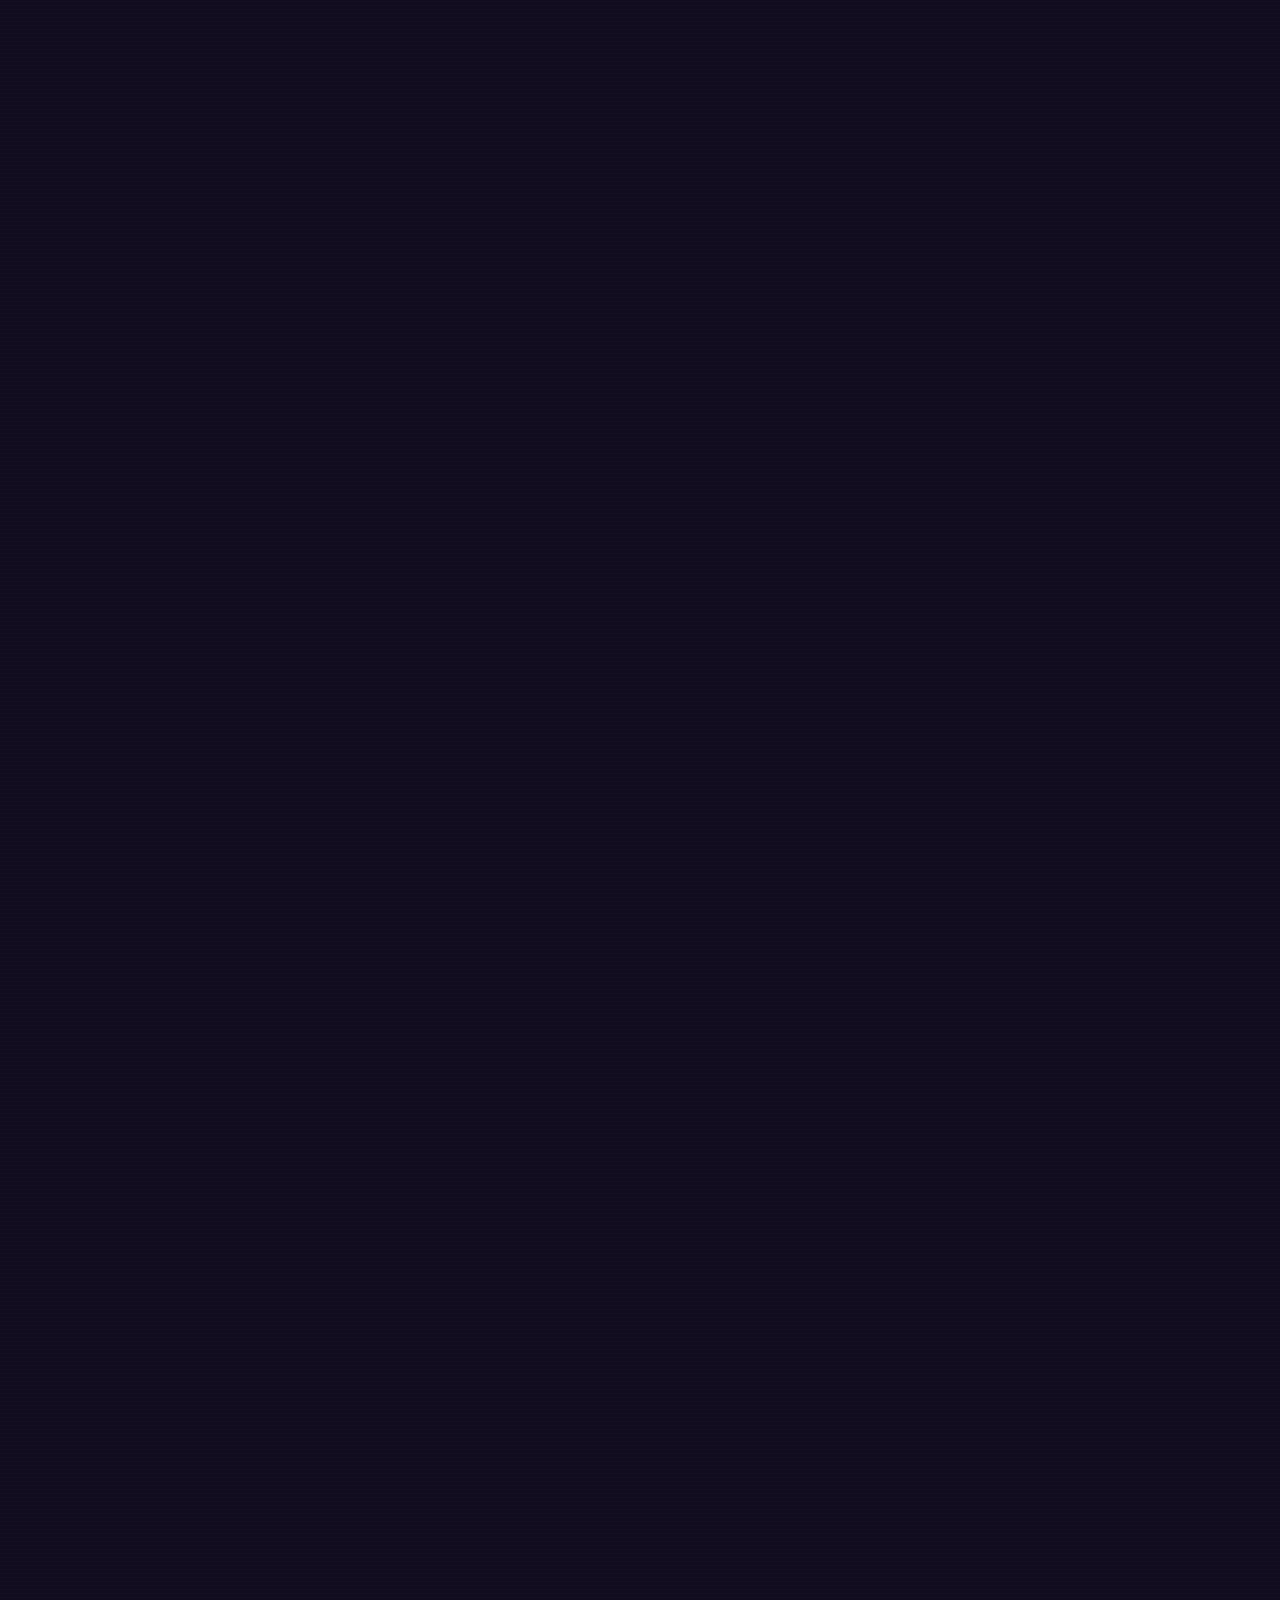
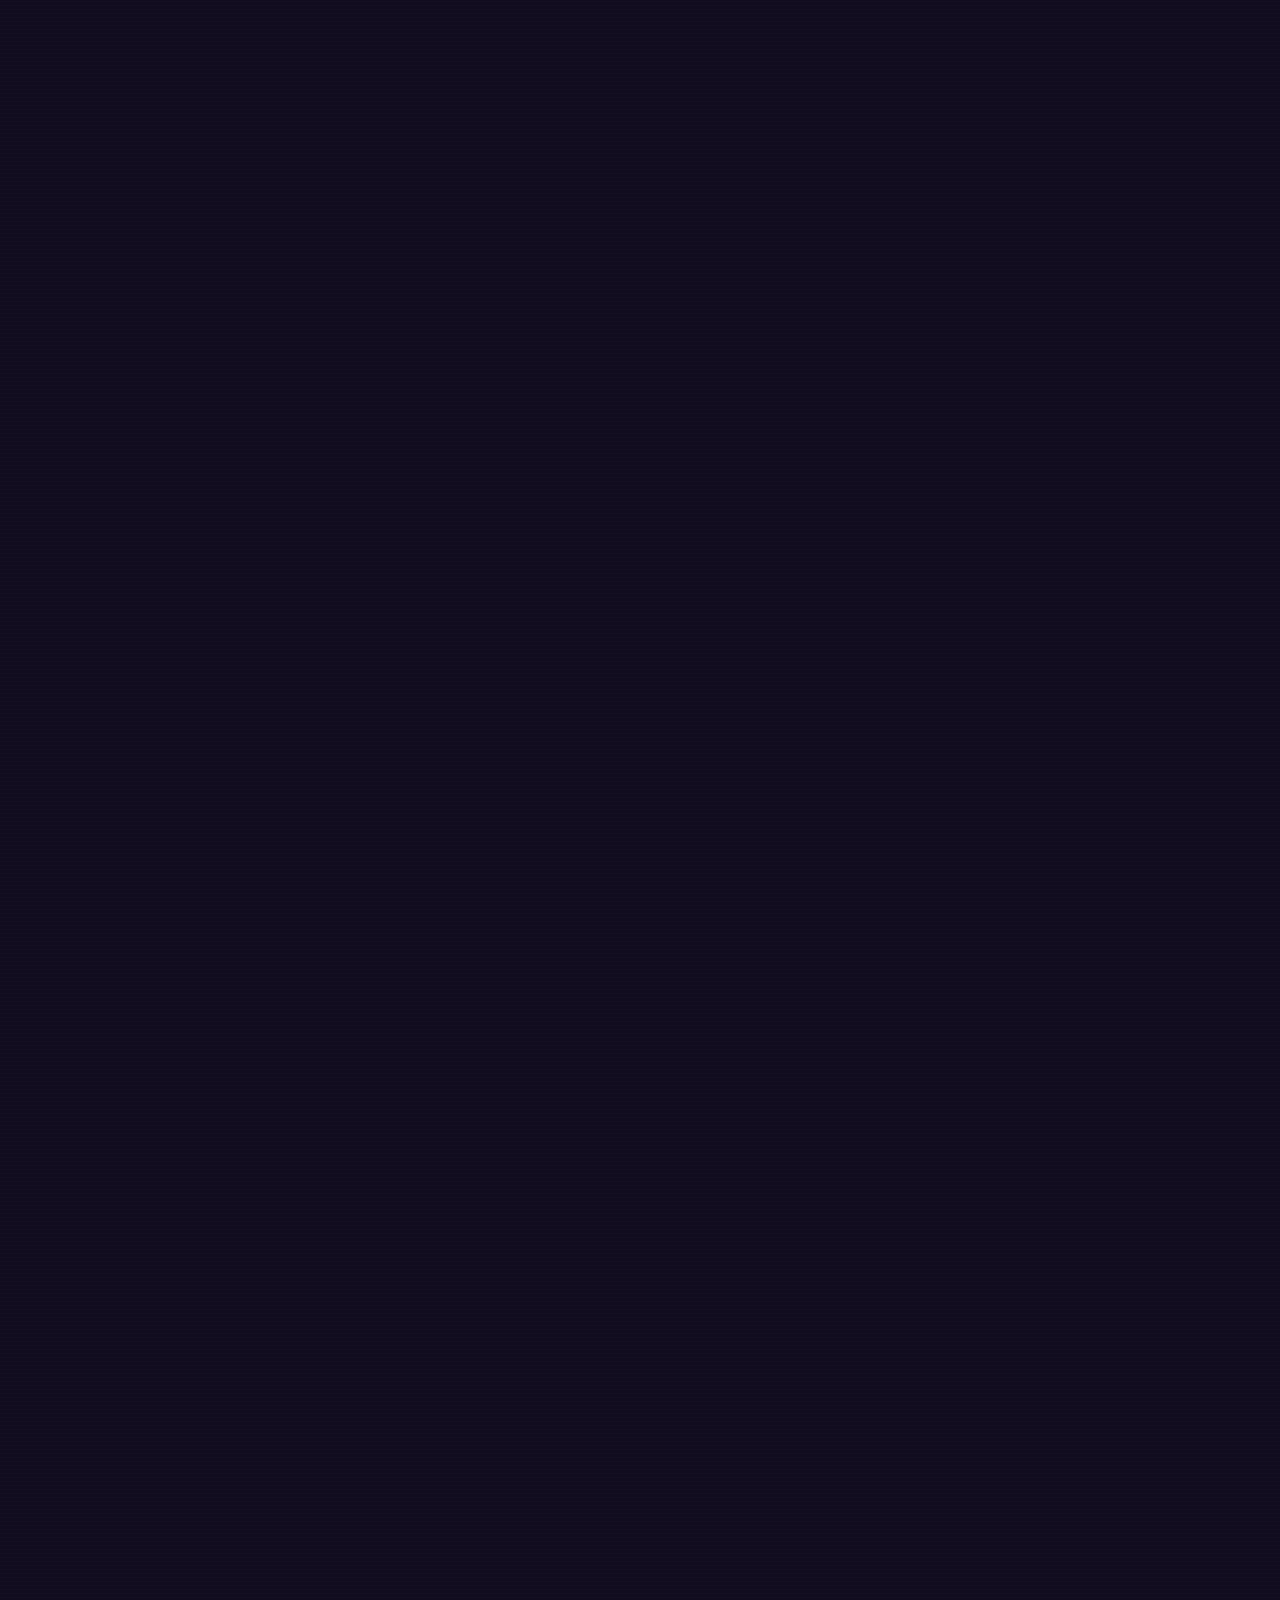
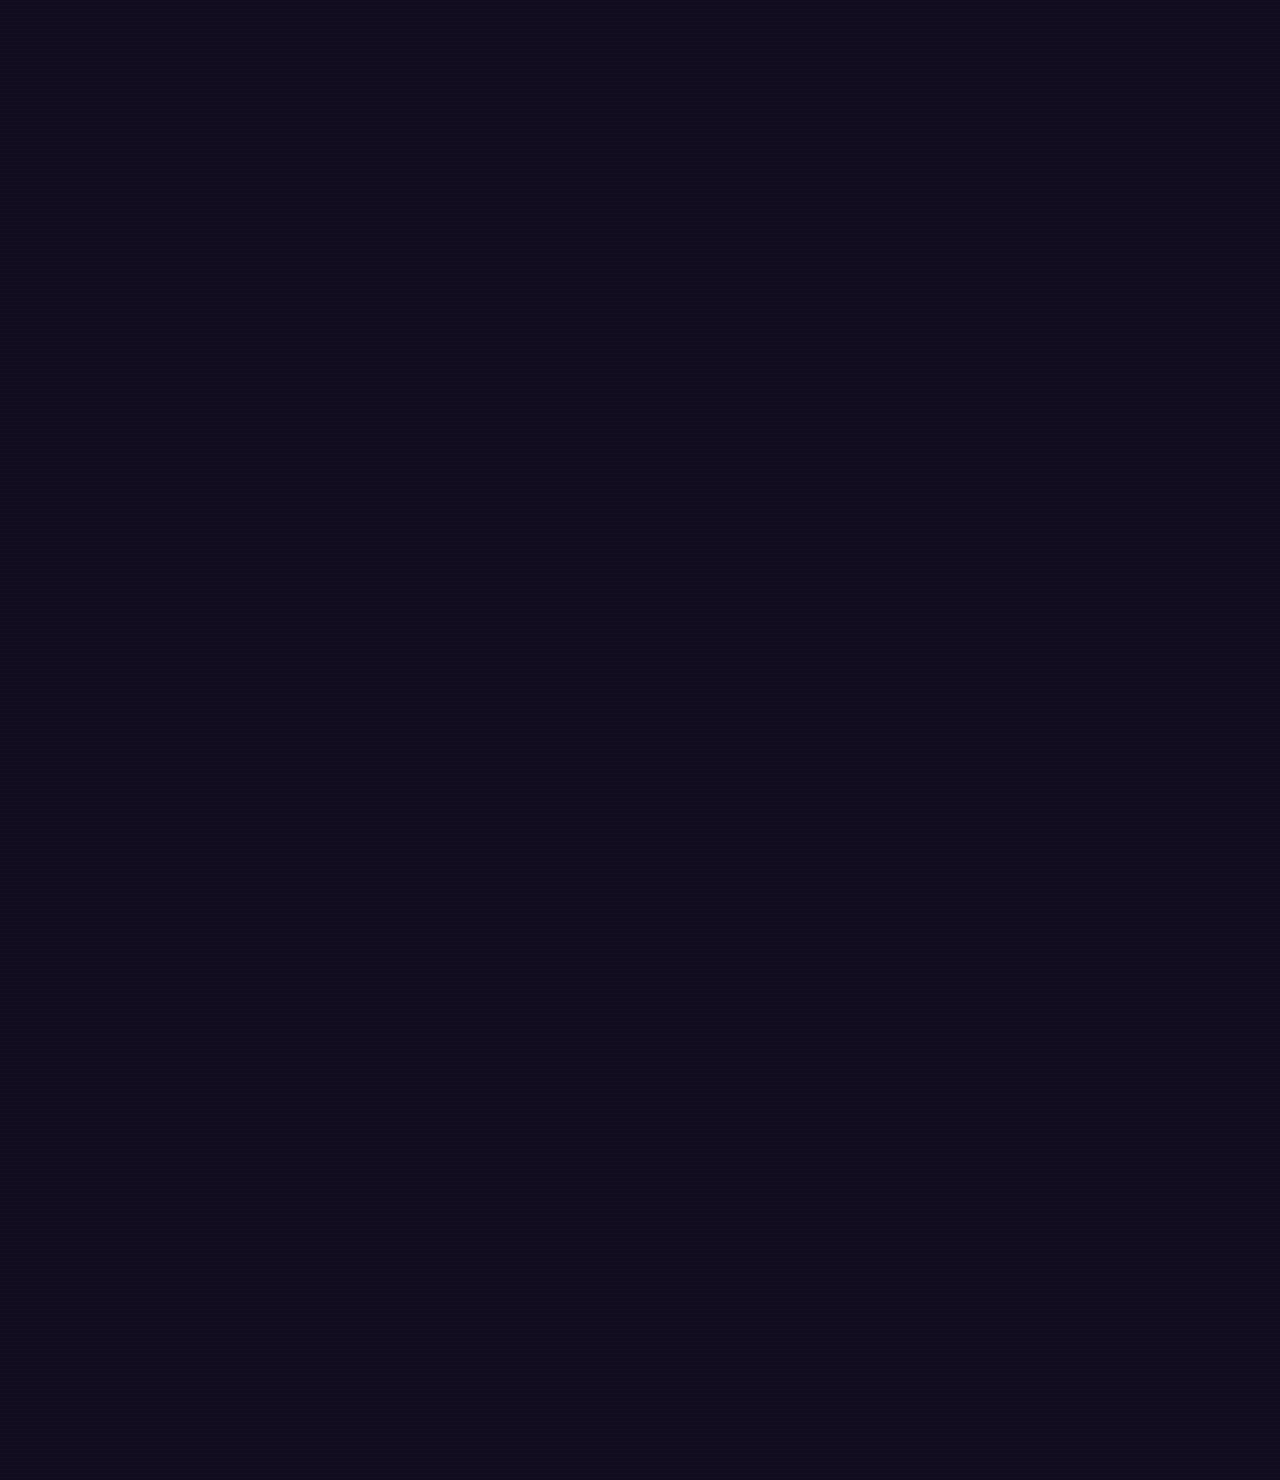
==== commit 69e53611: "Plane 9 and 10 bosses by their English names (Lady Gloom, Nihra's Shadow; the game's own en strings)" ====
--- a/index.html
+++ b/index.html
@@ -218,11 +218,11 @@
       </li>
       <li class="plane panel">
         <div class="plane-art"><img src="img/plane9.webp?v=2" alt="" width="800" height="450" loading="lazy"><span class="tag">PREMIUM</span></div>
-        <div class="plane-body"><span class="n">PLANE 9</span><h3>Mist Marsh</h3><div class="days"><span>8 days</span><span>Marsh Mist</span><span>Nyonya Kelam</span></div></div>
+        <div class="plane-body"><span class="n">PLANE 9</span><h3>Mist Marsh</h3><div class="days"><span>8 days</span><span>Marsh Mist</span><span>Lady Gloom</span></div></div>
       </li>
       <li class="plane panel">
         <div class="plane-art"><img src="img/plane10.webp?v=2" alt="" width="800" height="450" loading="lazy"><span class="tag">PREMIUM</span></div>
-        <div class="plane-body"><span class="n">PLANE 10</span><h3>Source Heart</h3><div class="days"><span>8 days</span><span>Source Pulse</span><span>Bayang Nihra</span></div></div>
+        <div class="plane-body"><span class="n">PLANE 10</span><h3>Source Heart</h3><div class="days"><span>8 days</span><span>Source Pulse</span><span>Nihra's Shadow</span></div></div>
       </li>
     </ul>
     <div class="feat flip map">
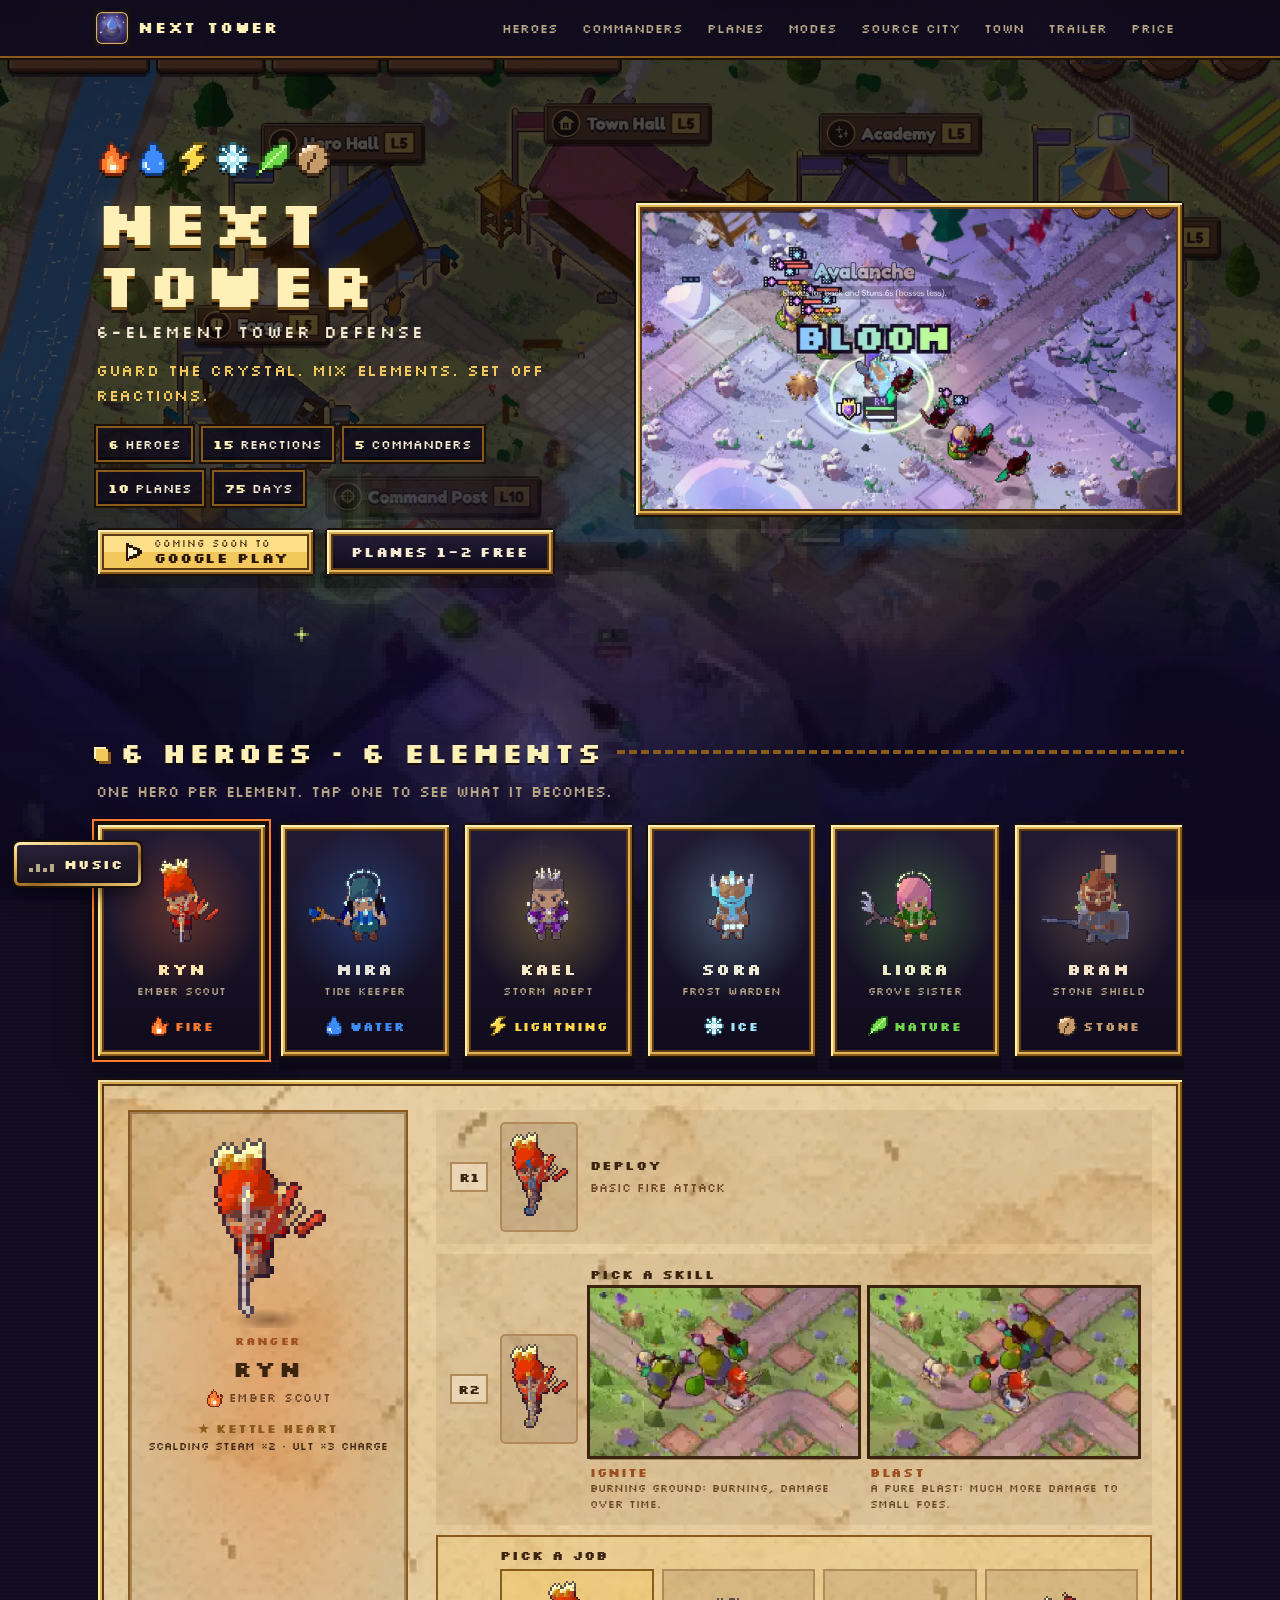
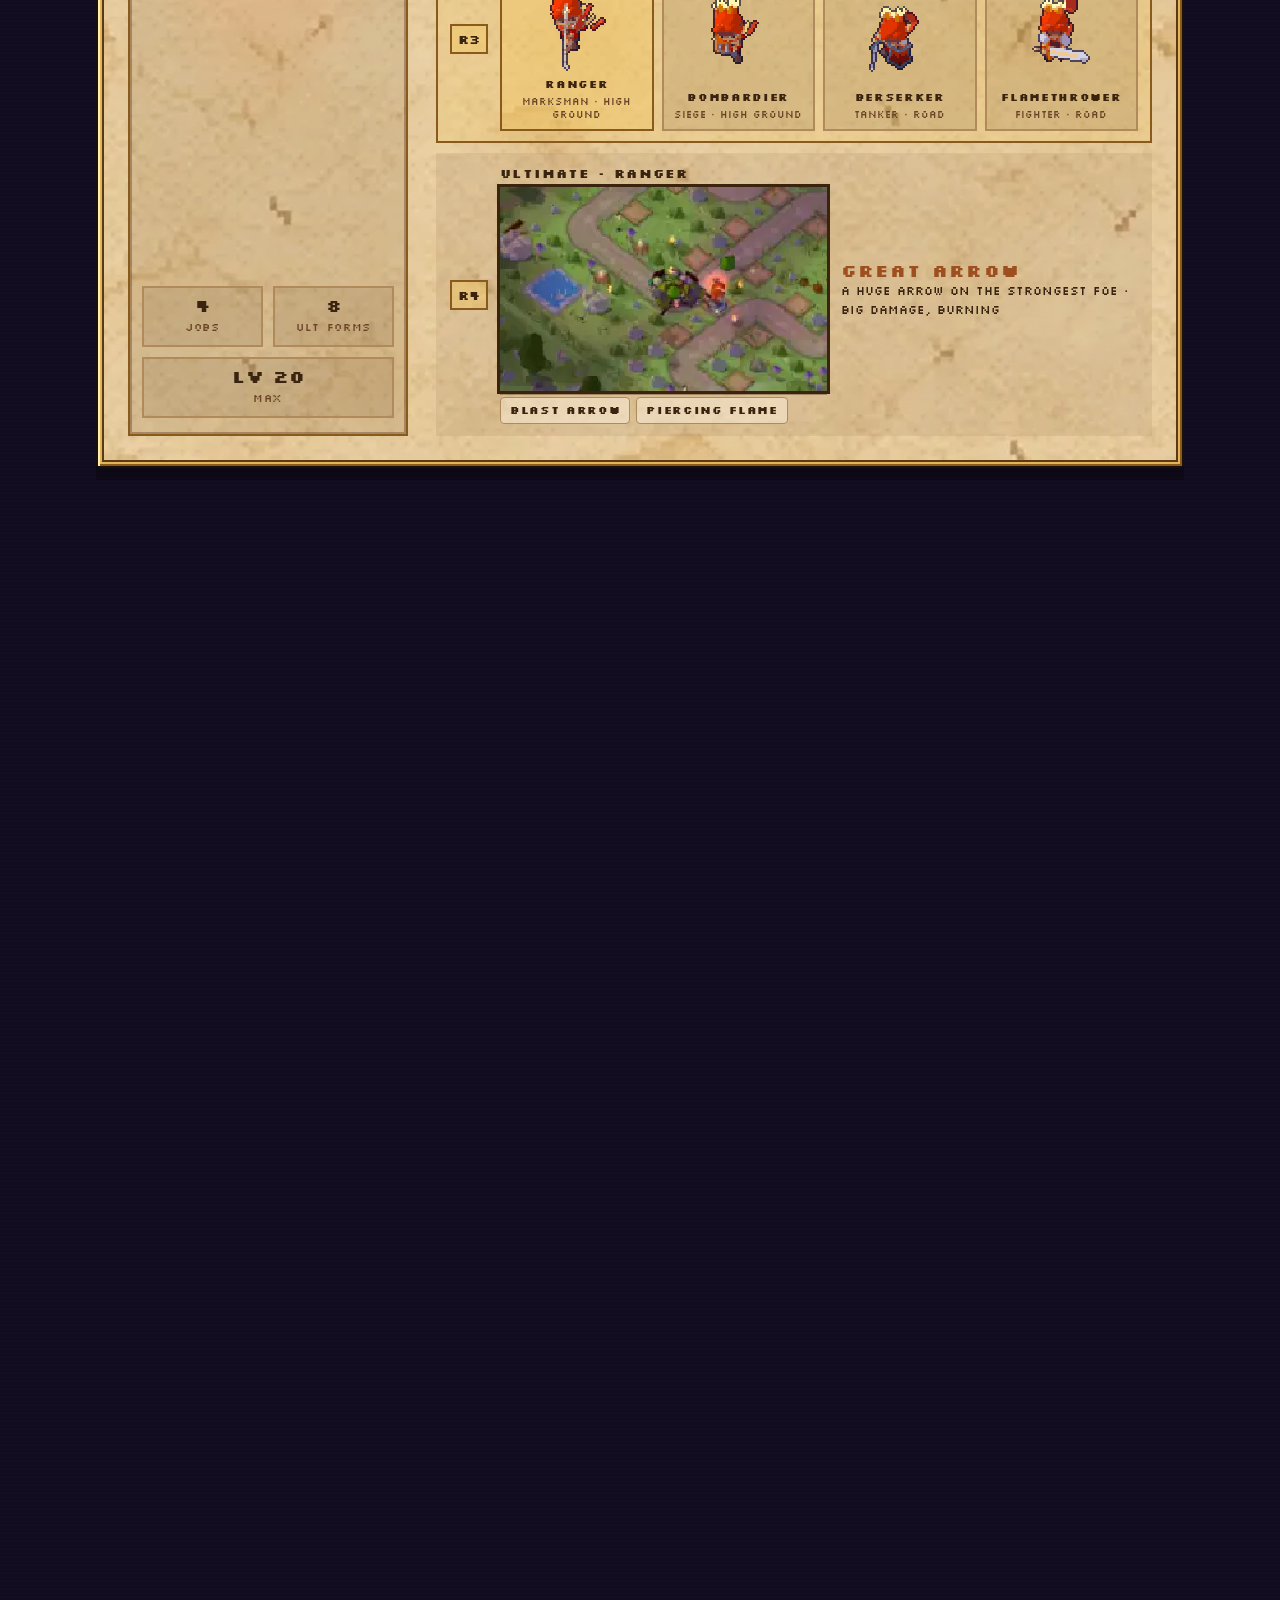
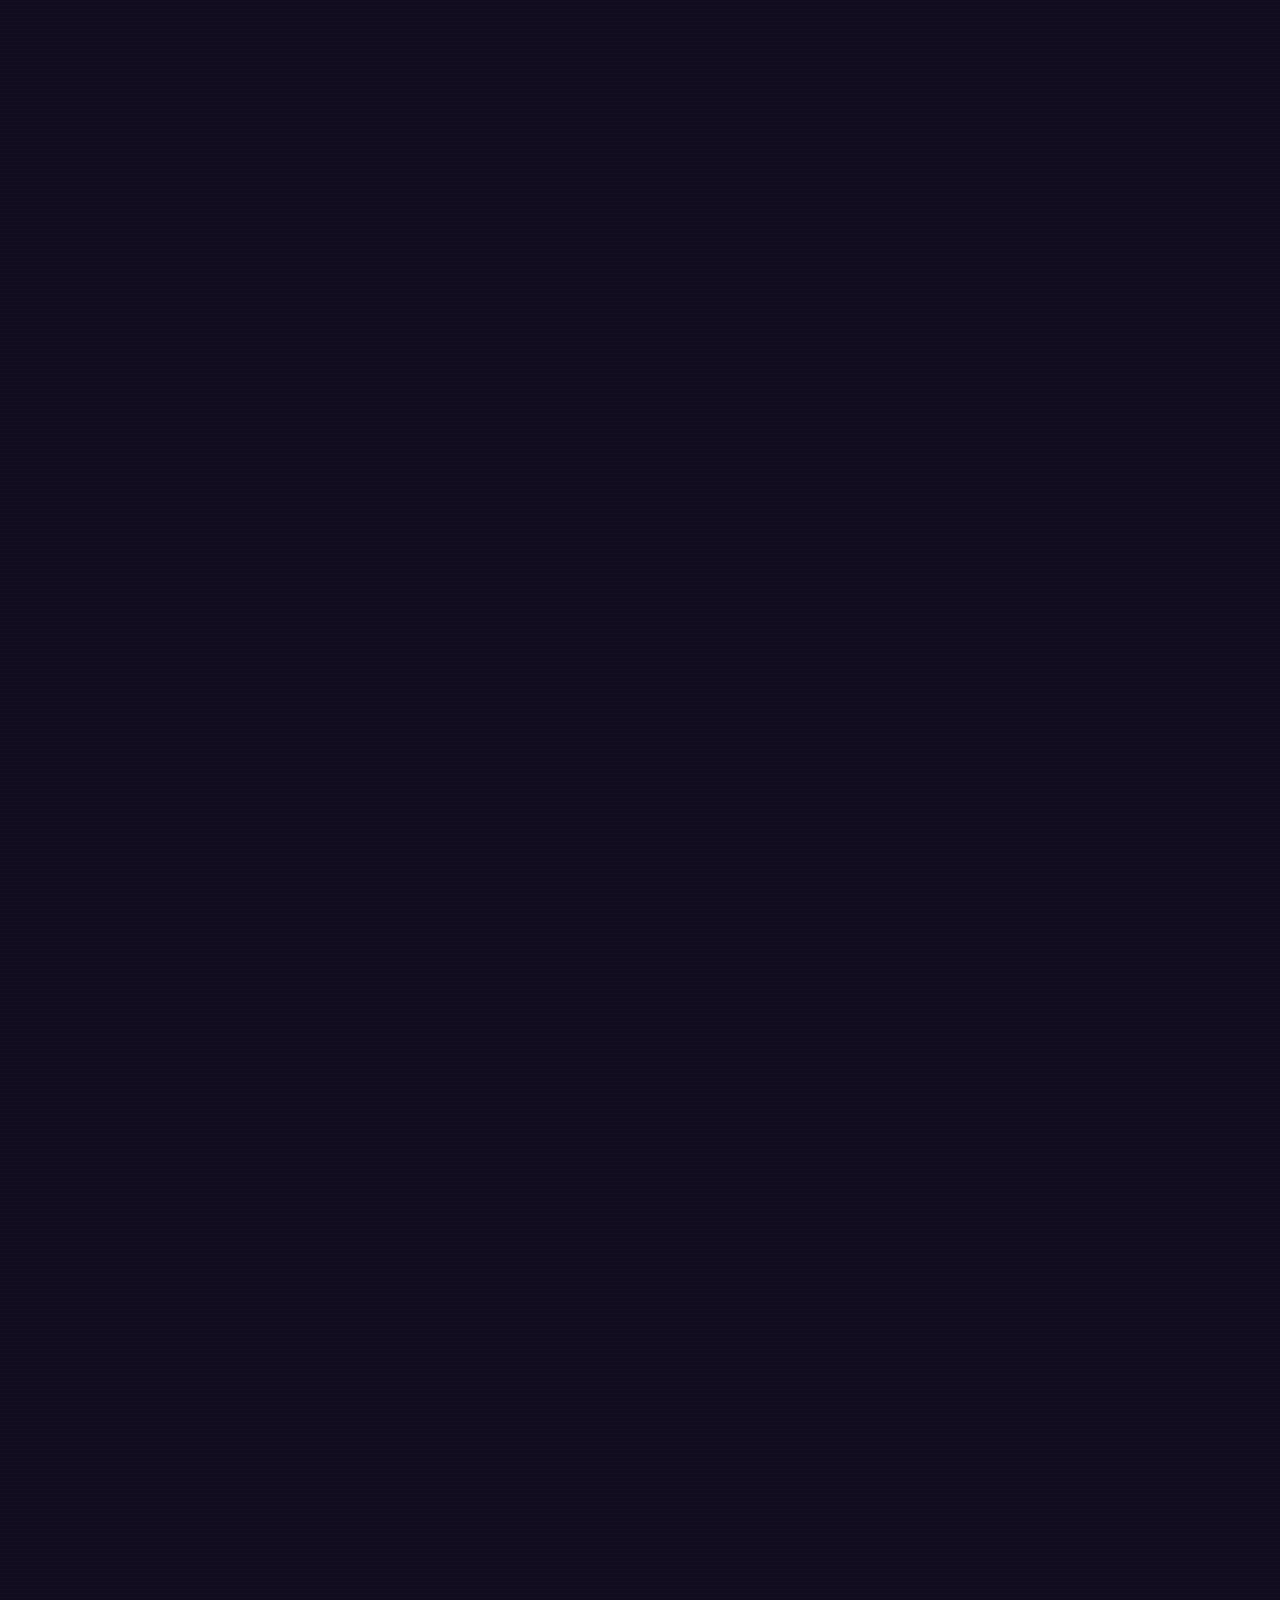
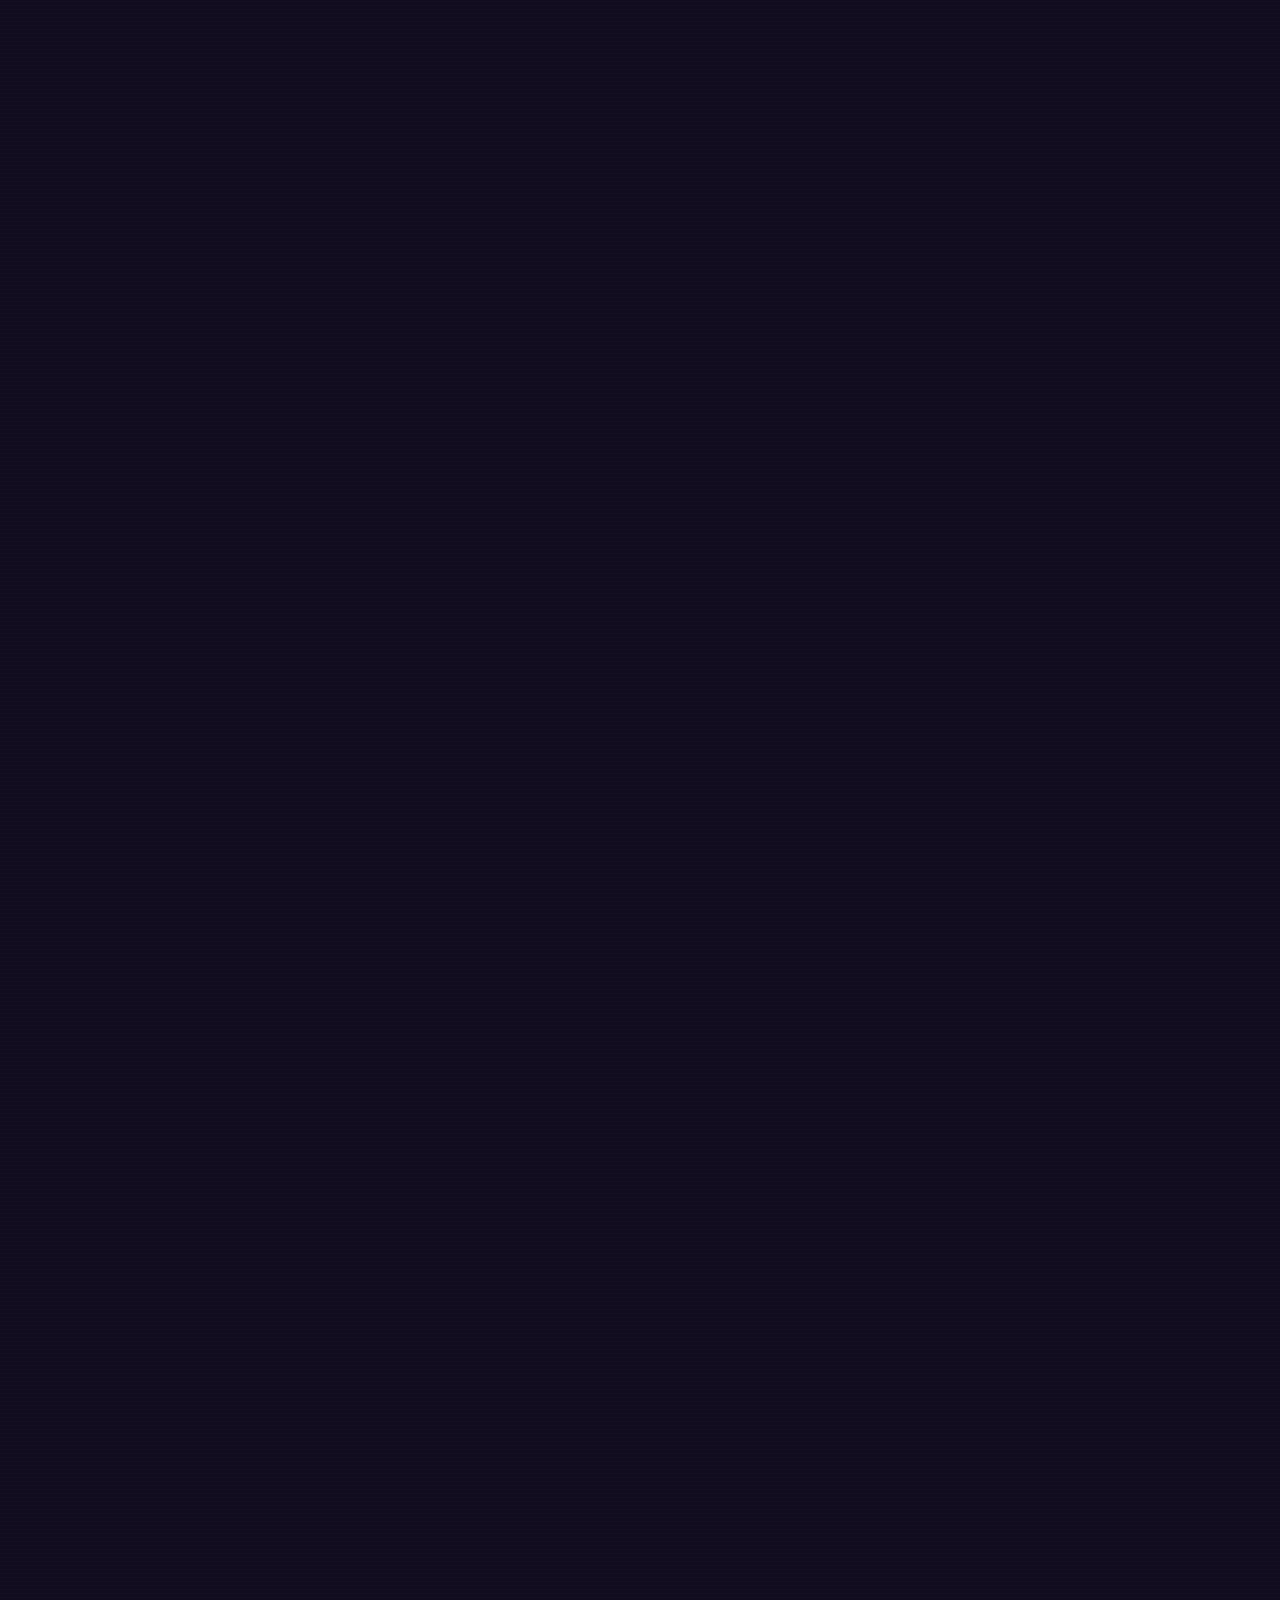
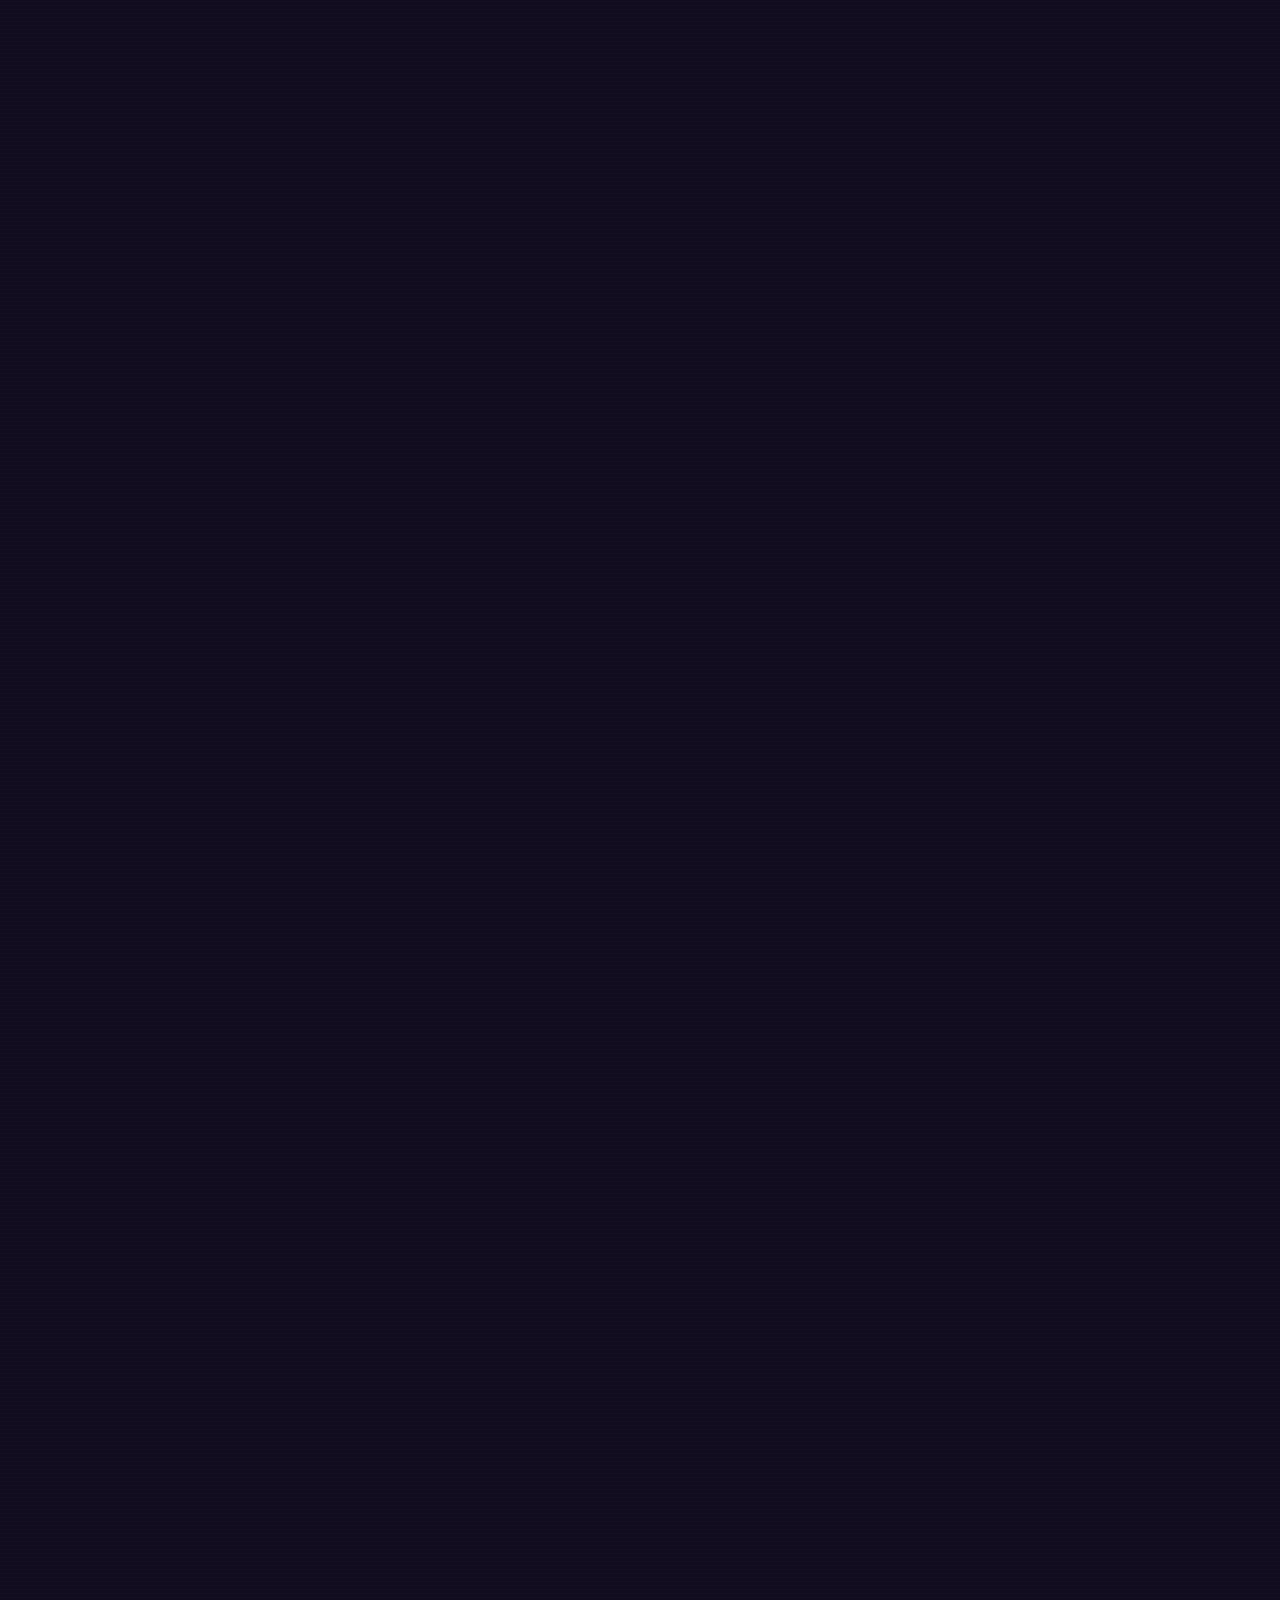
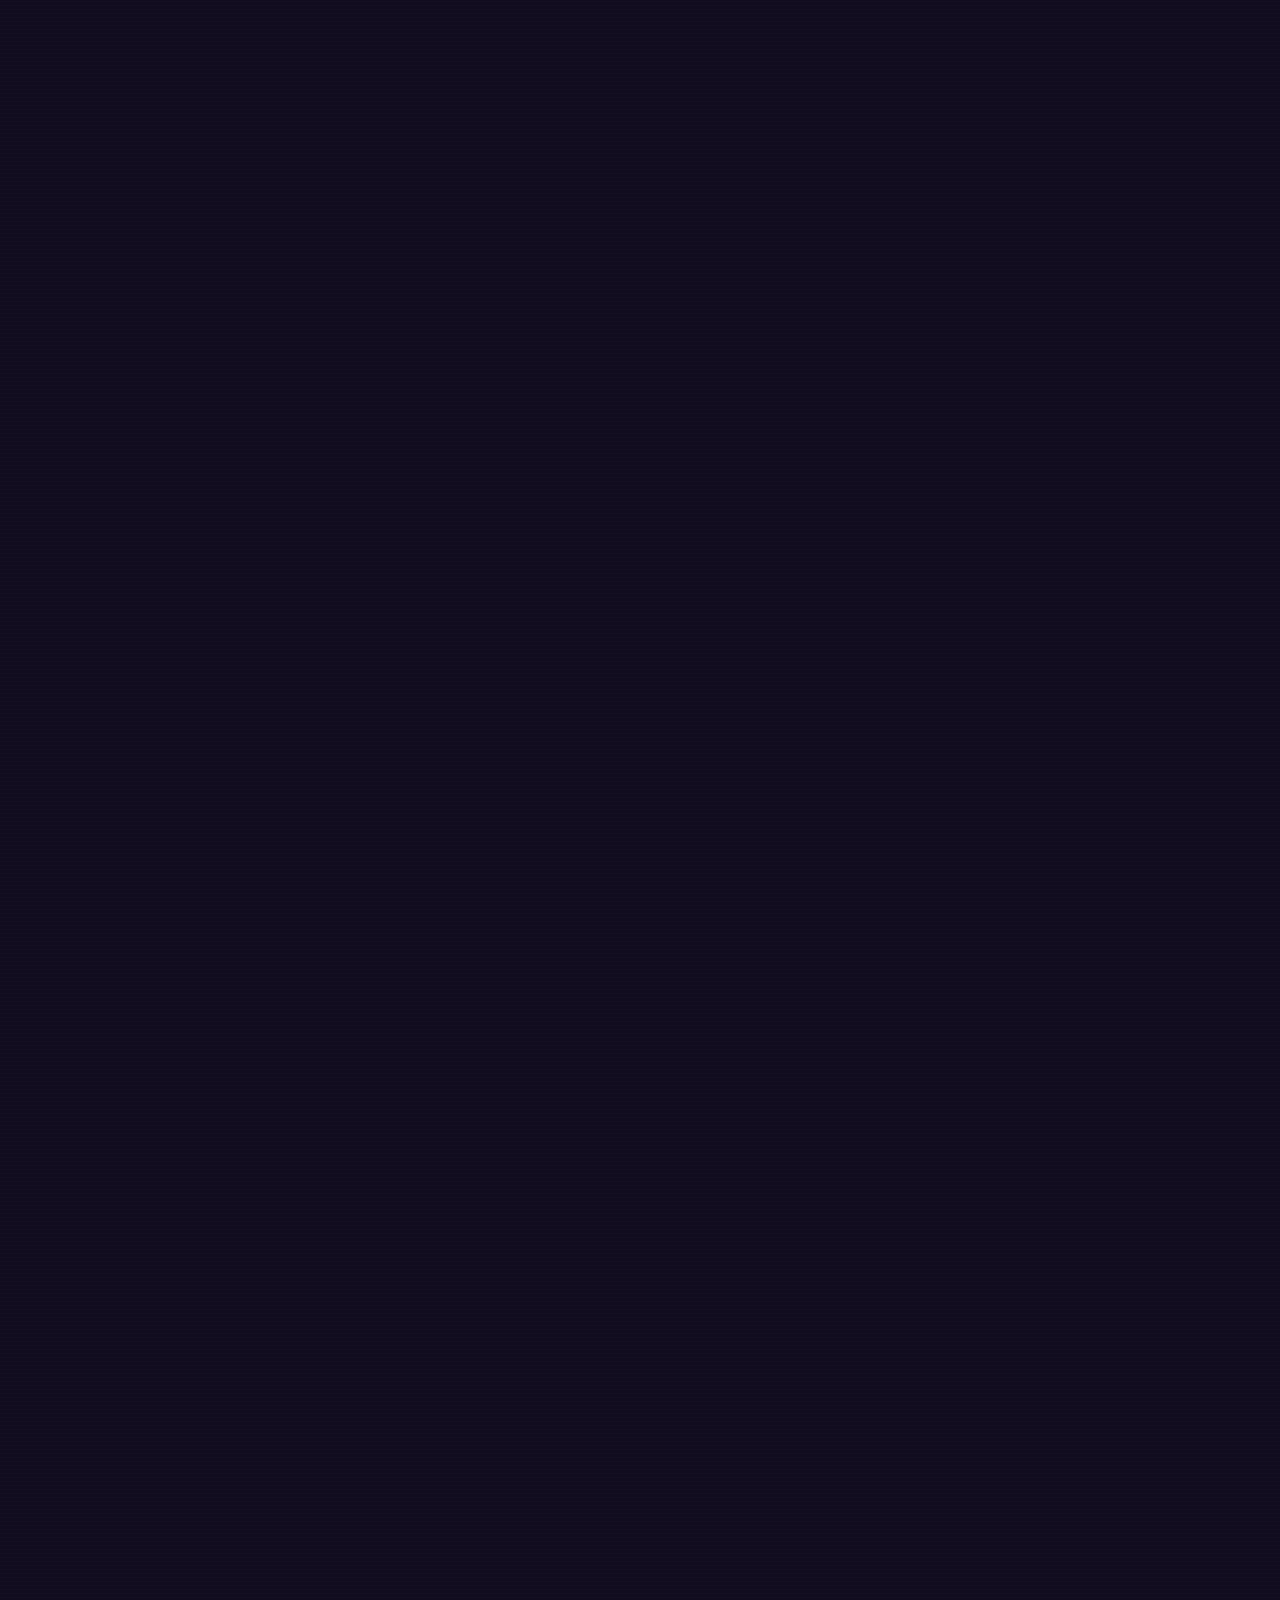
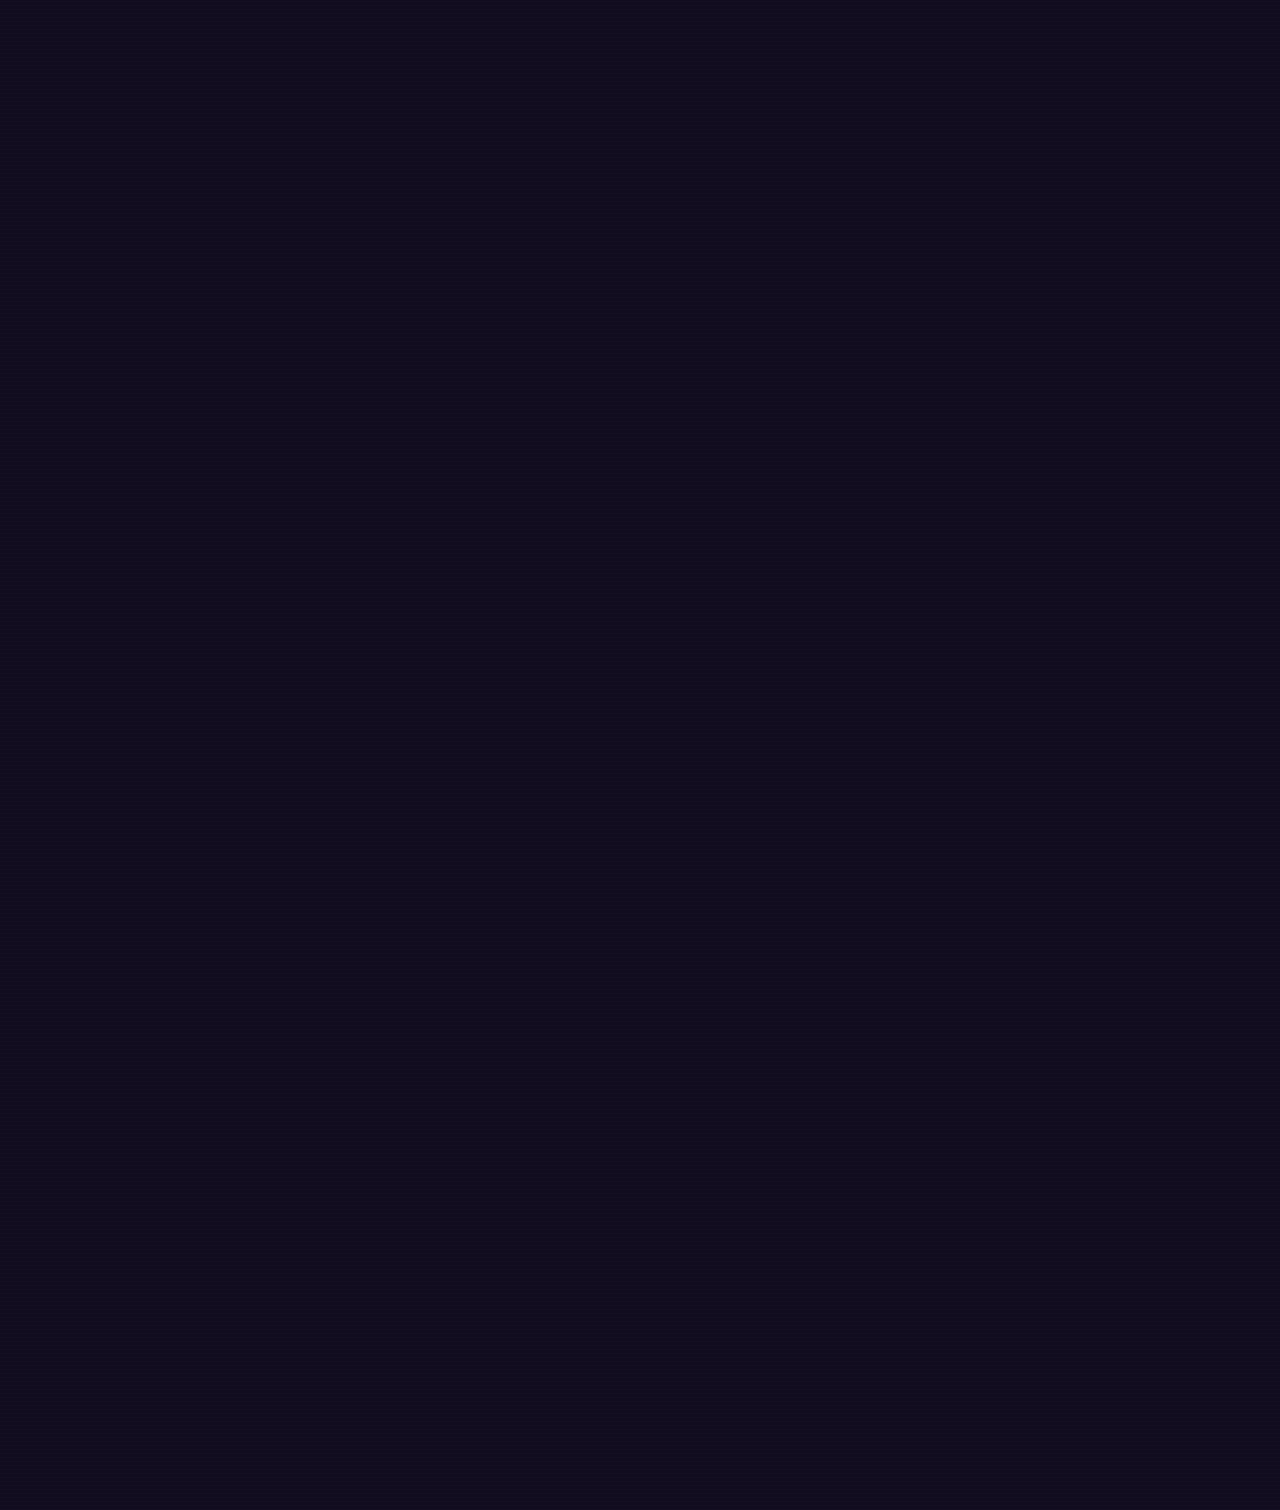
==== commit 0f18b47c: "One backdrop, the page's bottom layer, that changes with the section in view (js/backdrop.js: two fi" ====
--- a/index.html
+++ b/index.html
@@ -25,7 +25,7 @@
 <link rel="apple-touch-icon" href="apple-touch-icon.png">
 <link rel="manifest" href="site.webmanifest">
 <link rel="preload" href="fonts/Silkscreen-Regular.ttf" as="font" type="font/ttf" crossorigin>
-<link rel="stylesheet" href="css/site.css?v=202611266">
+<link rel="stylesheet" href="css/site.css?v=202611267">
 <script type="application/ld+json">
 {
  "@context": "https://schema.org",
@@ -464,6 +464,7 @@
 
 <script src="js/hero-data.js?v=202611262" defer></script>
 <script src="js/heroes.js?v=202611263" defer></script>
+<script src="js/backdrop.js?v=202611267" defer></script>
 <script src="js/fireflies.js?v=202611265" defer></script>
 </body>
 </html>
--- a/css/site.css
+++ b/css/site.css
@@ -18,7 +18,7 @@
   background-image:repeating-linear-gradient(0deg,transparent 0 3px,rgba(255,255,255,.012) 3px 4px)}
 img{max-width:100%;display:block}
 /* The page backdrop: a snow battle, dim and soft, fixed behind everything (user, 5 Nov 2026) */
-body::before{content:"";position:fixed;inset:0;z-index:-2;background:linear-gradient(180deg,rgba(17,12,31,.94),rgba(17,12,31,.9) 50%,rgba(17,12,31,.96)),url(../img/bg.webp) 50% 50%/cover no-repeat}
+body::before{content:"";position:fixed;inset:0;z-index:-2;pointer-events:none;background:linear-gradient(180deg,rgba(17,12,31,.7),rgba(17,12,31,.55) 50%,rgba(17,12,31,.72))}
 a{color:var(--gold)}
 h1,h2,h3,p{margin:0}
 :focus-visible{outline:2px solid var(--gold-hi);outline-offset:3px}
@@ -353,18 +353,7 @@
 .sec-head::after{height:4px;background:repeating-linear-gradient(90deg,var(--gold-lo) 0 8px,transparent 8px 12px);box-shadow:none}
 /* each section on its own picture: big soft pixels, dimmed, fading in and out at the edges */
 section{position:relative;isolation:isolate;padding-bottom:clamp(40px,7vw,80px)}
-section::before{content:"";position:absolute;inset:0;z-index:-1;background:var(--sbg) 50% 50%/cover no-repeat;image-rendering:pixelated;opacity:.62;
   -webkit-mask-image:linear-gradient(180deg,transparent,#000 14%,#000 86%,transparent);mask-image:linear-gradient(180deg,transparent,#000 14%,#000 86%,transparent)}
-#hero{--sbg:url(../img/bg/hero.webp?v=3)}
-#reaksi{--sbg:url(../img/bg/reaksi.webp?v=3)}
-#commander{--sbg:url(../img/bg/commander.webp?v=3)}
-#plane{--sbg:url(../img/bg/plane.webp?v=3)}
-#modes{--sbg:url(../img/bg/modes.webp?v=3)}
-#sumber{--sbg:url(../img/bg/sumber.webp?v=3)}
-#kota{--sbg:url(../img/bg/kota.webp?v=3)}
-#arena{--sbg:url(../img/bg/arena.webp?v=3)}
-#video{--sbg:url(../img/bg/video.webp?v=3)}
-#harga{--sbg:url(../img/bg/harga.webp?v=3)}
 /* the element edges under the recipes */
 .edges{list-style:none;padding:0;margin:14px 0 0;display:grid;grid-template-columns:1fr 1fr;gap:6px}
 .edges li{display:flex;align-items:center;gap:8px;font-size:12px;padding:6px 8px;background:rgba(0,0,0,.25);box-shadow:inset 3px 0 0 var(--c)}
@@ -422,4 +411,9 @@
 .flies{will-change:transform}
 /* each section's own picture leads (the shared backdrop showed through the same everywhere, user 26 Nov 2026);
    a dark wash keeps the text readable on it */
-section::after{content:"";position:absolute;inset:0;z-index:-1;pointer-events:none;background:linear-gradient(180deg,rgba(17,12,31,.55),rgba(17,12,31,.35) 40%,rgba(17,12,31,.55))}
+/* the page's backdrop, its bottom layer (user, 26 Nov 2026: "yang dibikin beda2 itu yang paling bawah
+   lapisannya"): the section in the middle of the screen's own battle, big pixels, cross-fading as the page
+   scrolls (js/backdrop.js); body::before darkens it for the text */
+.bd{position:fixed;inset:0;z-index:-3;background:#110c1f 50% 50%/cover no-repeat;image-rendering:pixelated;opacity:0;transition:opacity .9s ease;pointer-events:none}
+.bd.on{opacity:1}
+@media (prefers-reduced-motion:reduce){.bd{transition:none}}
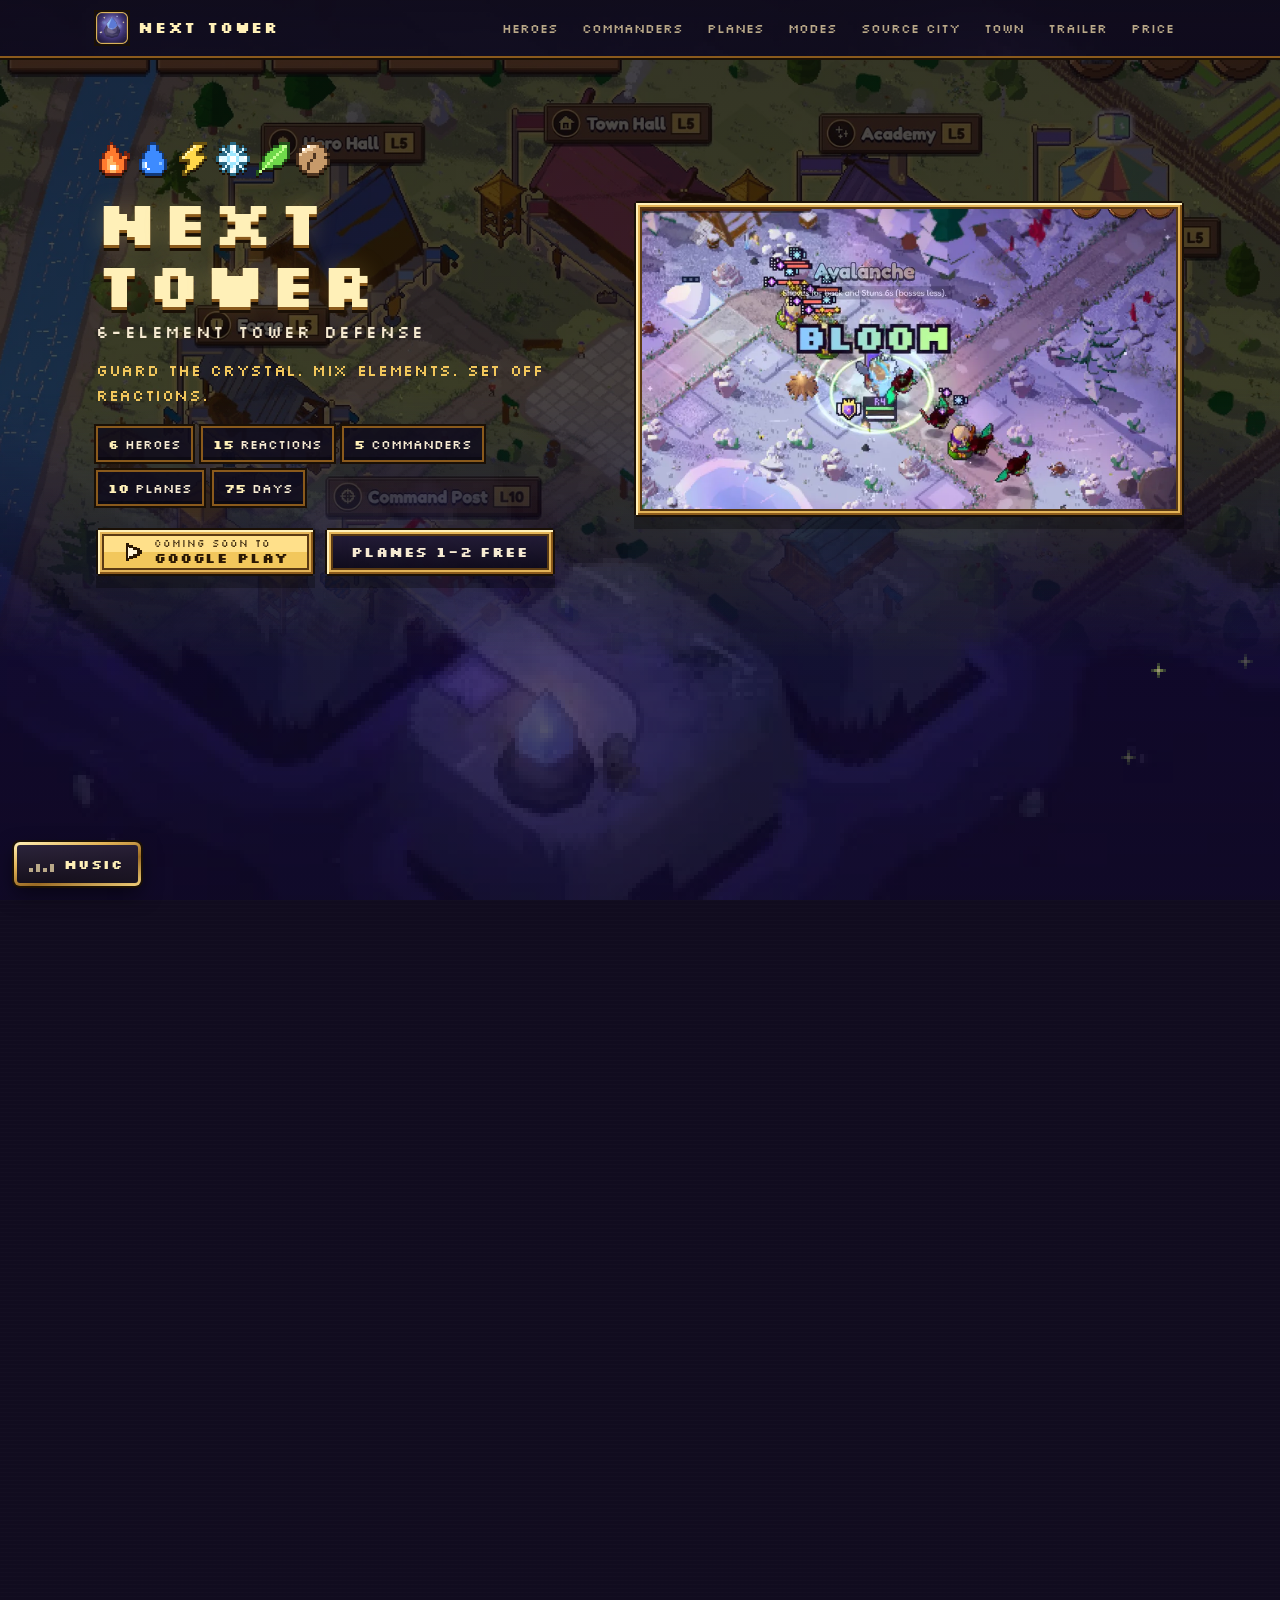
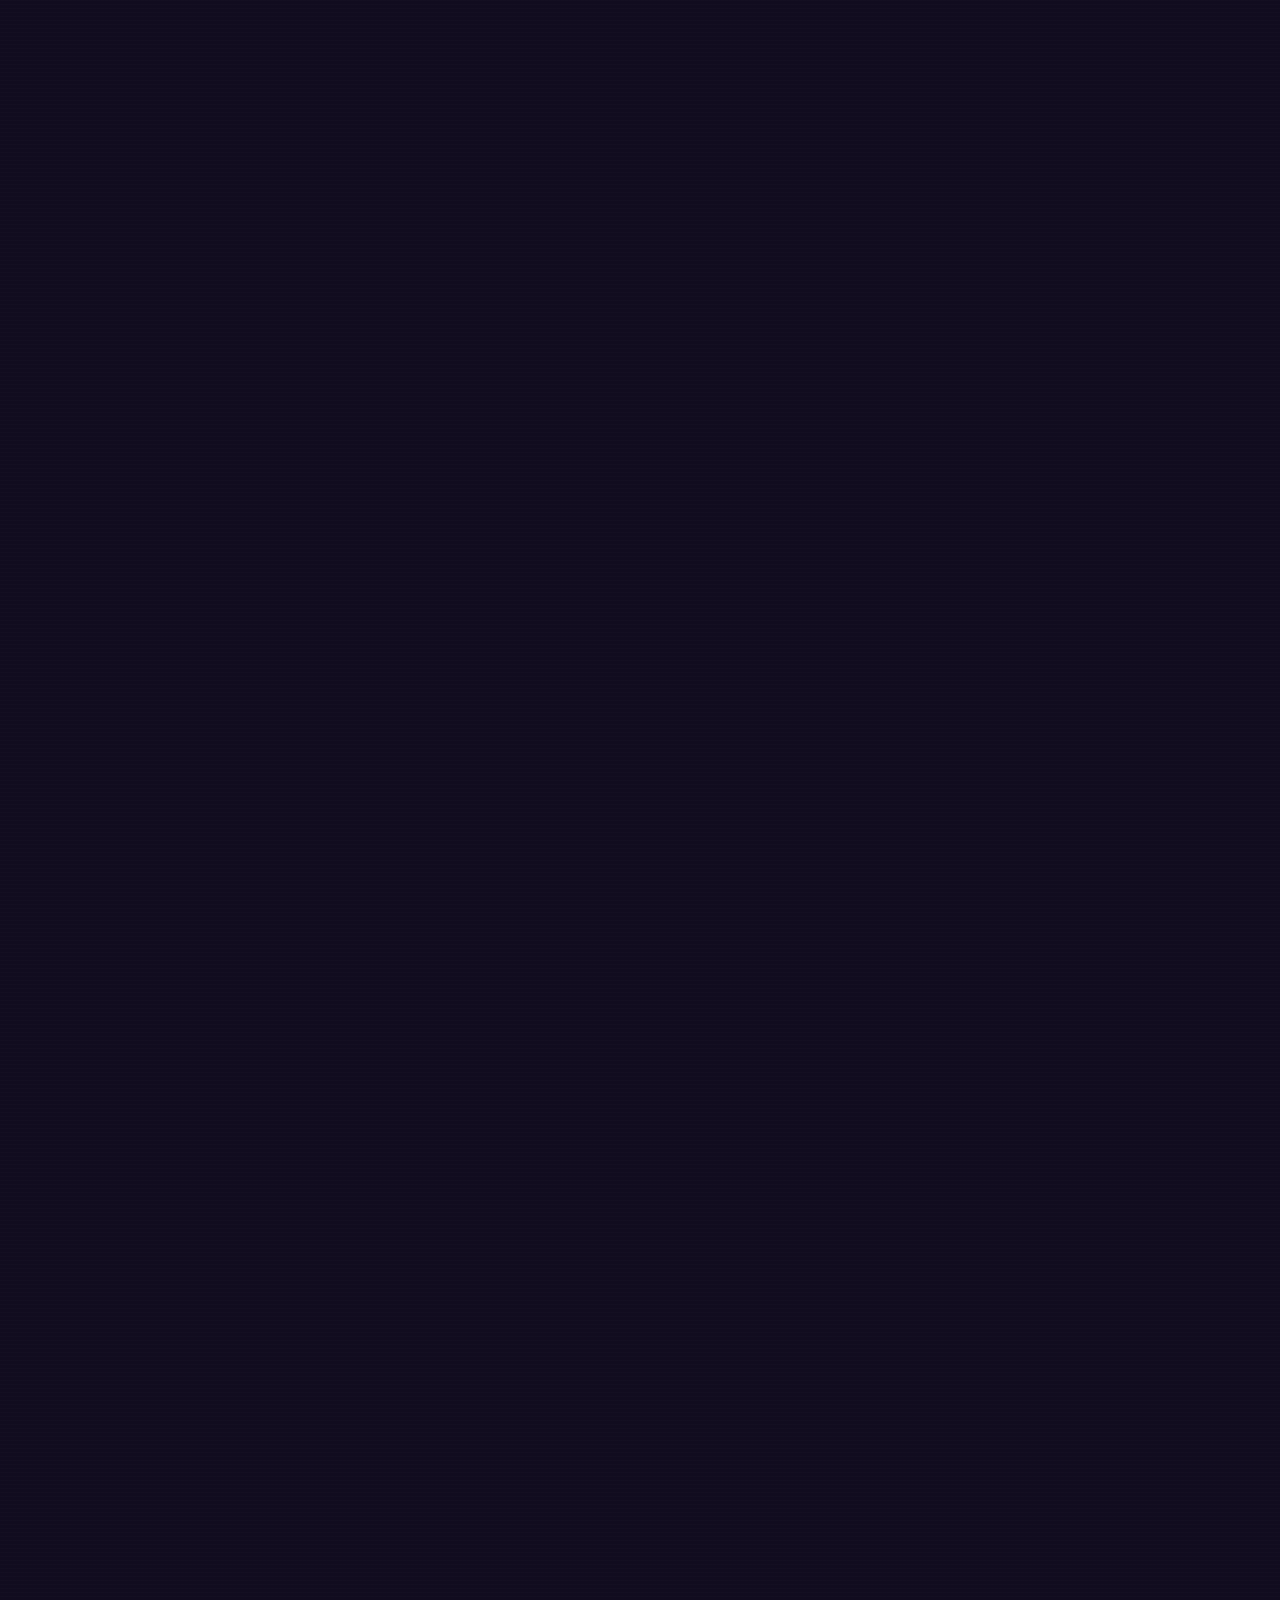
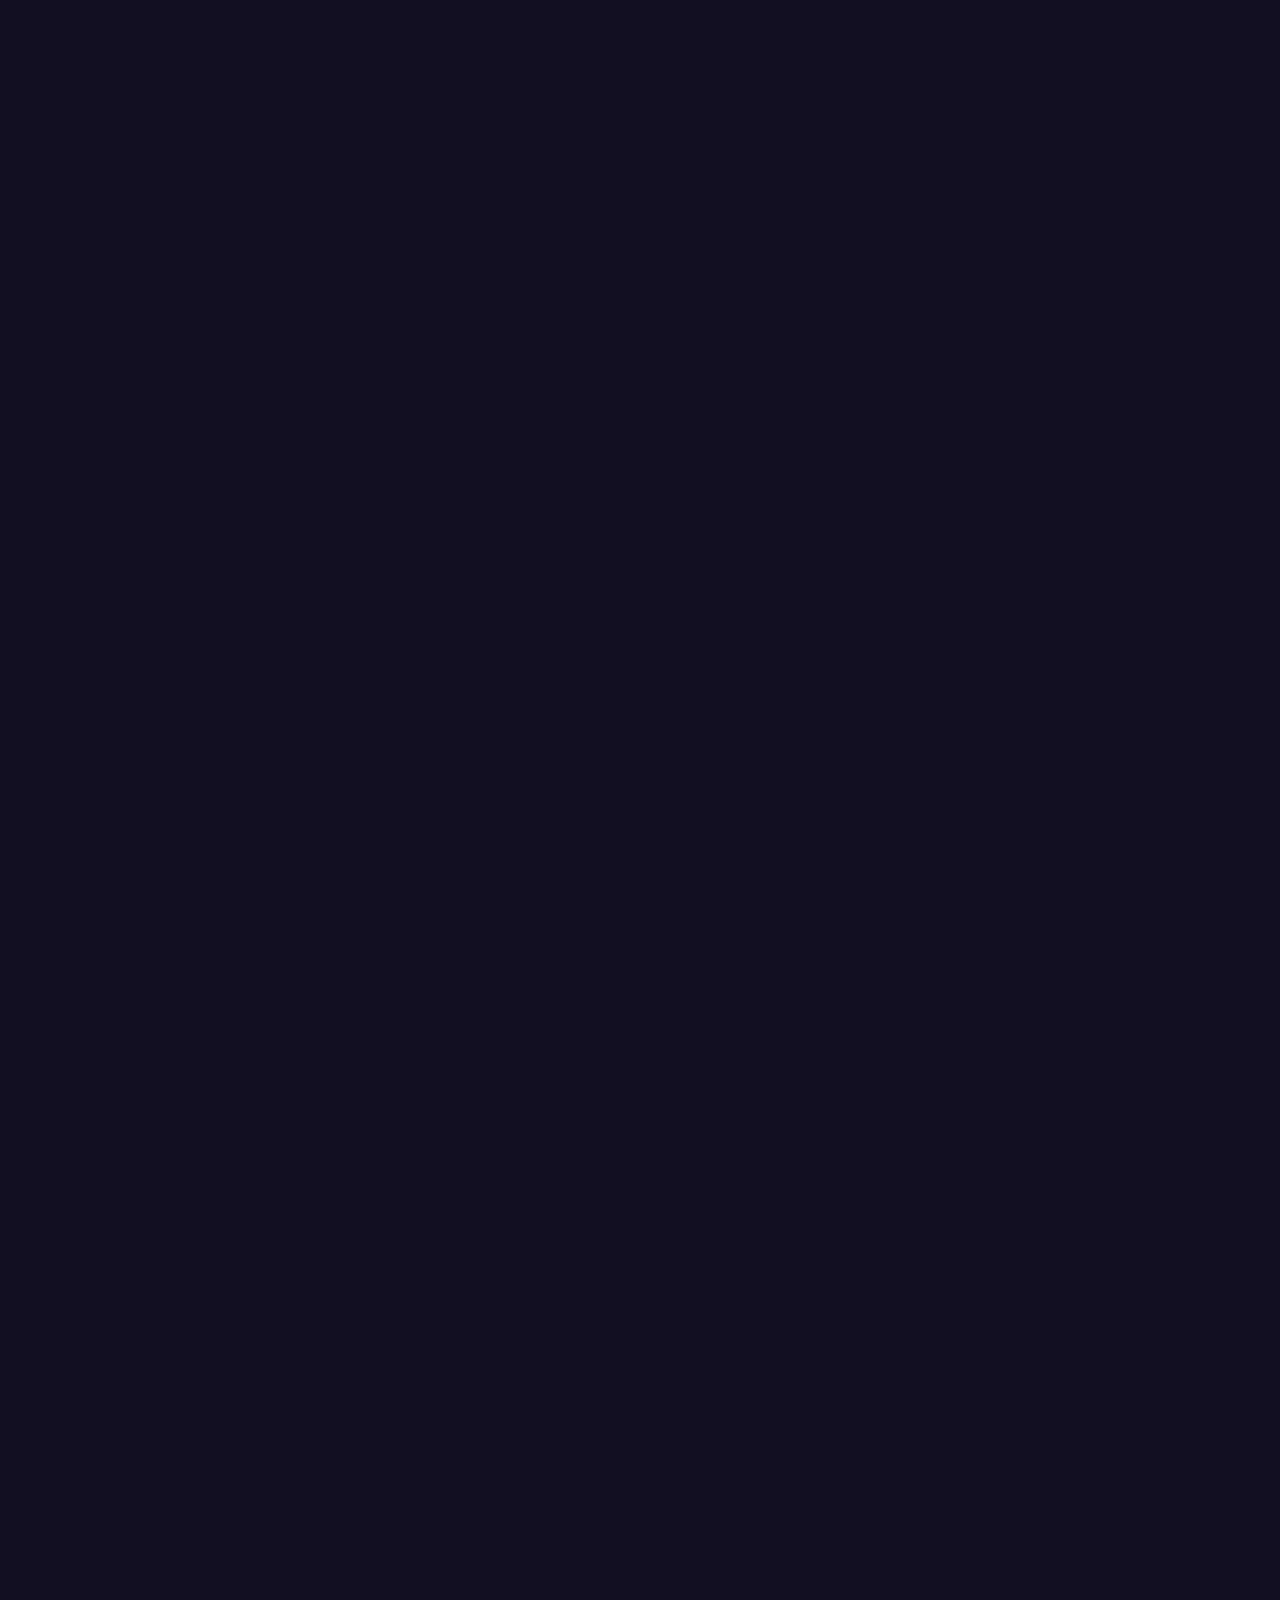
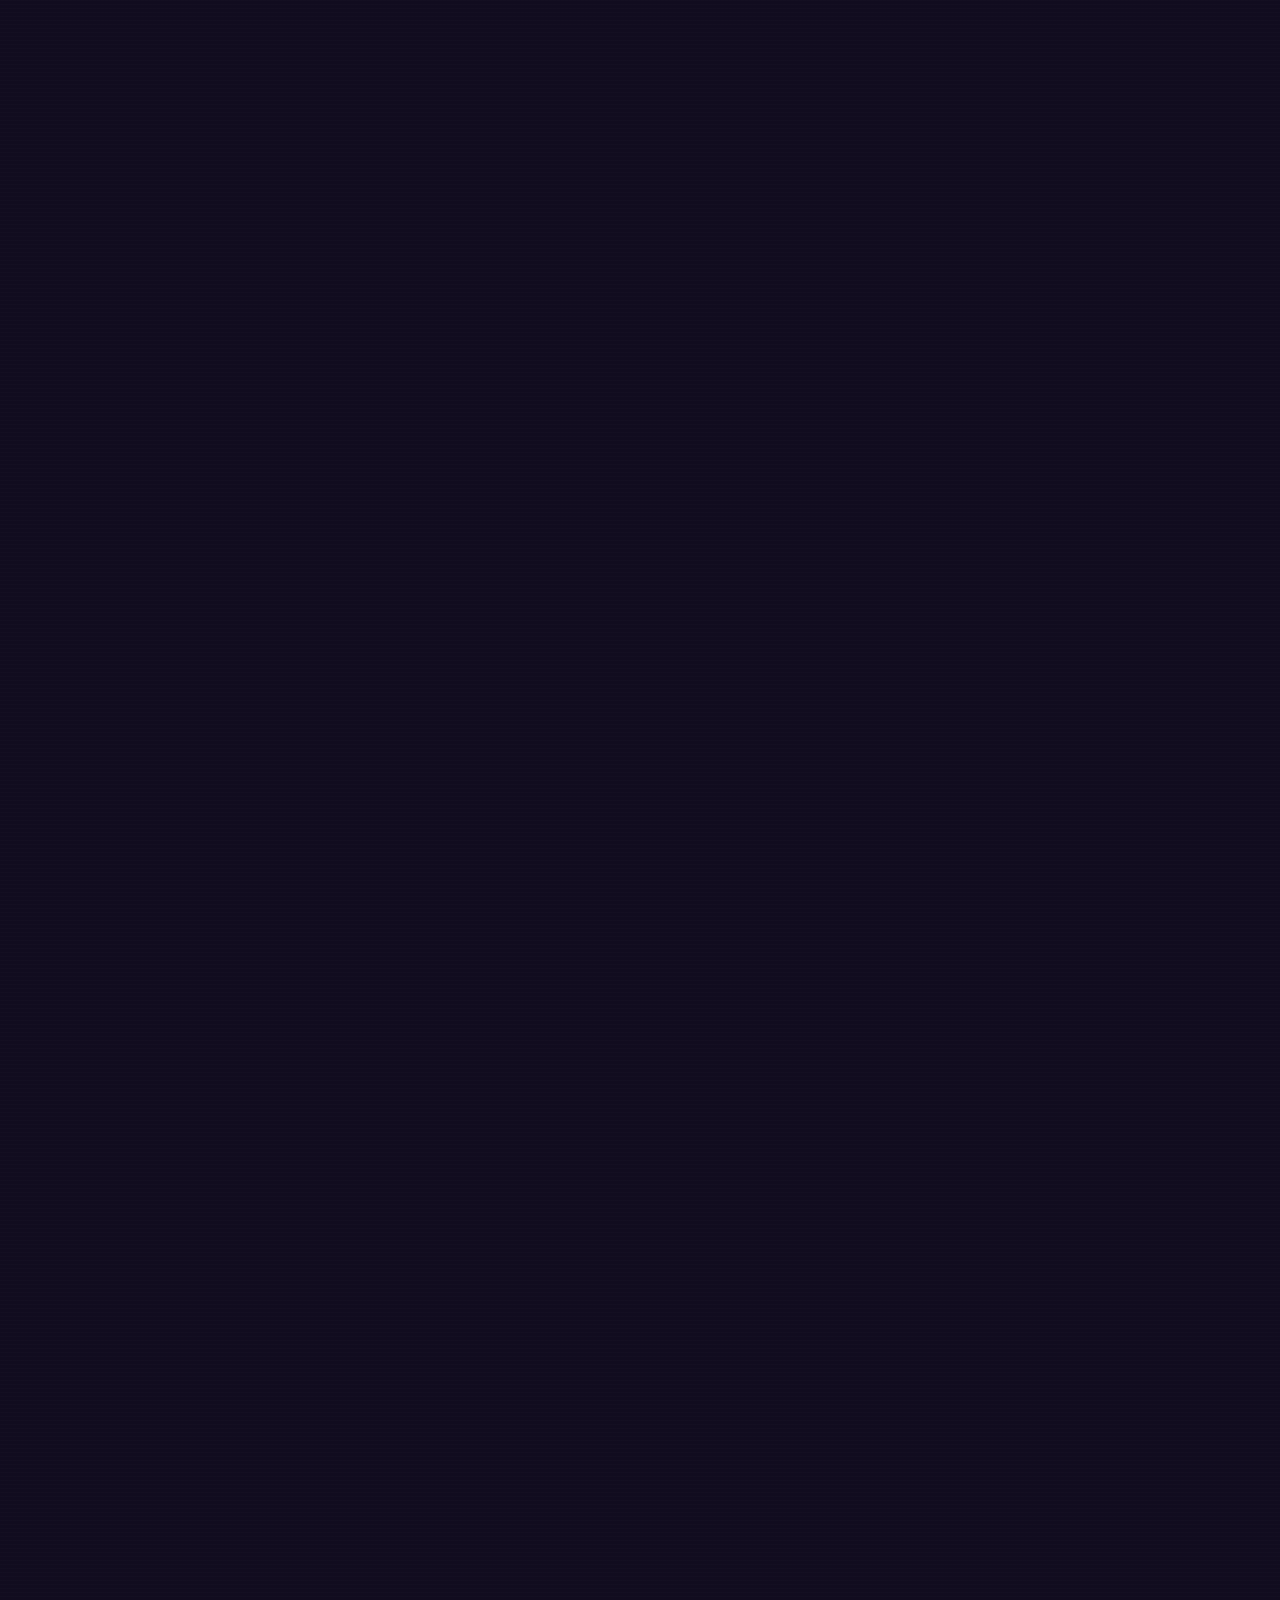
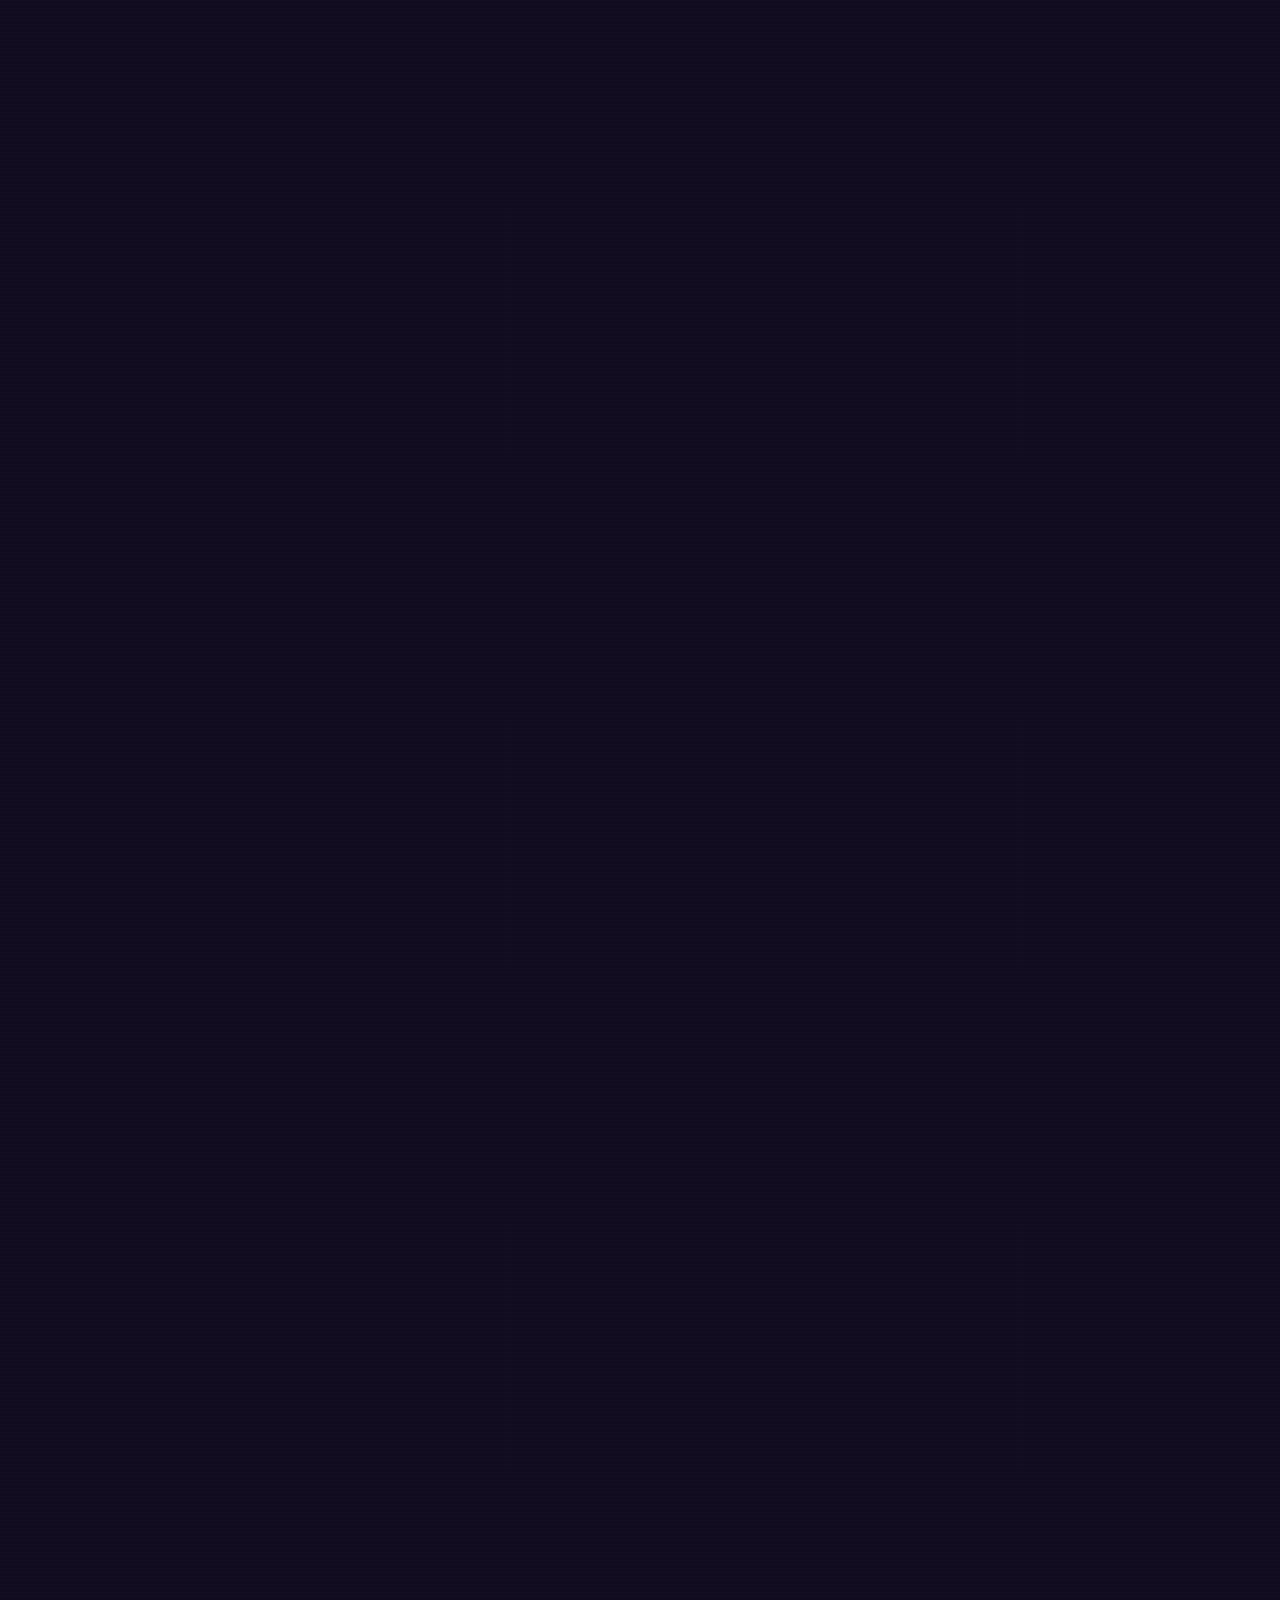
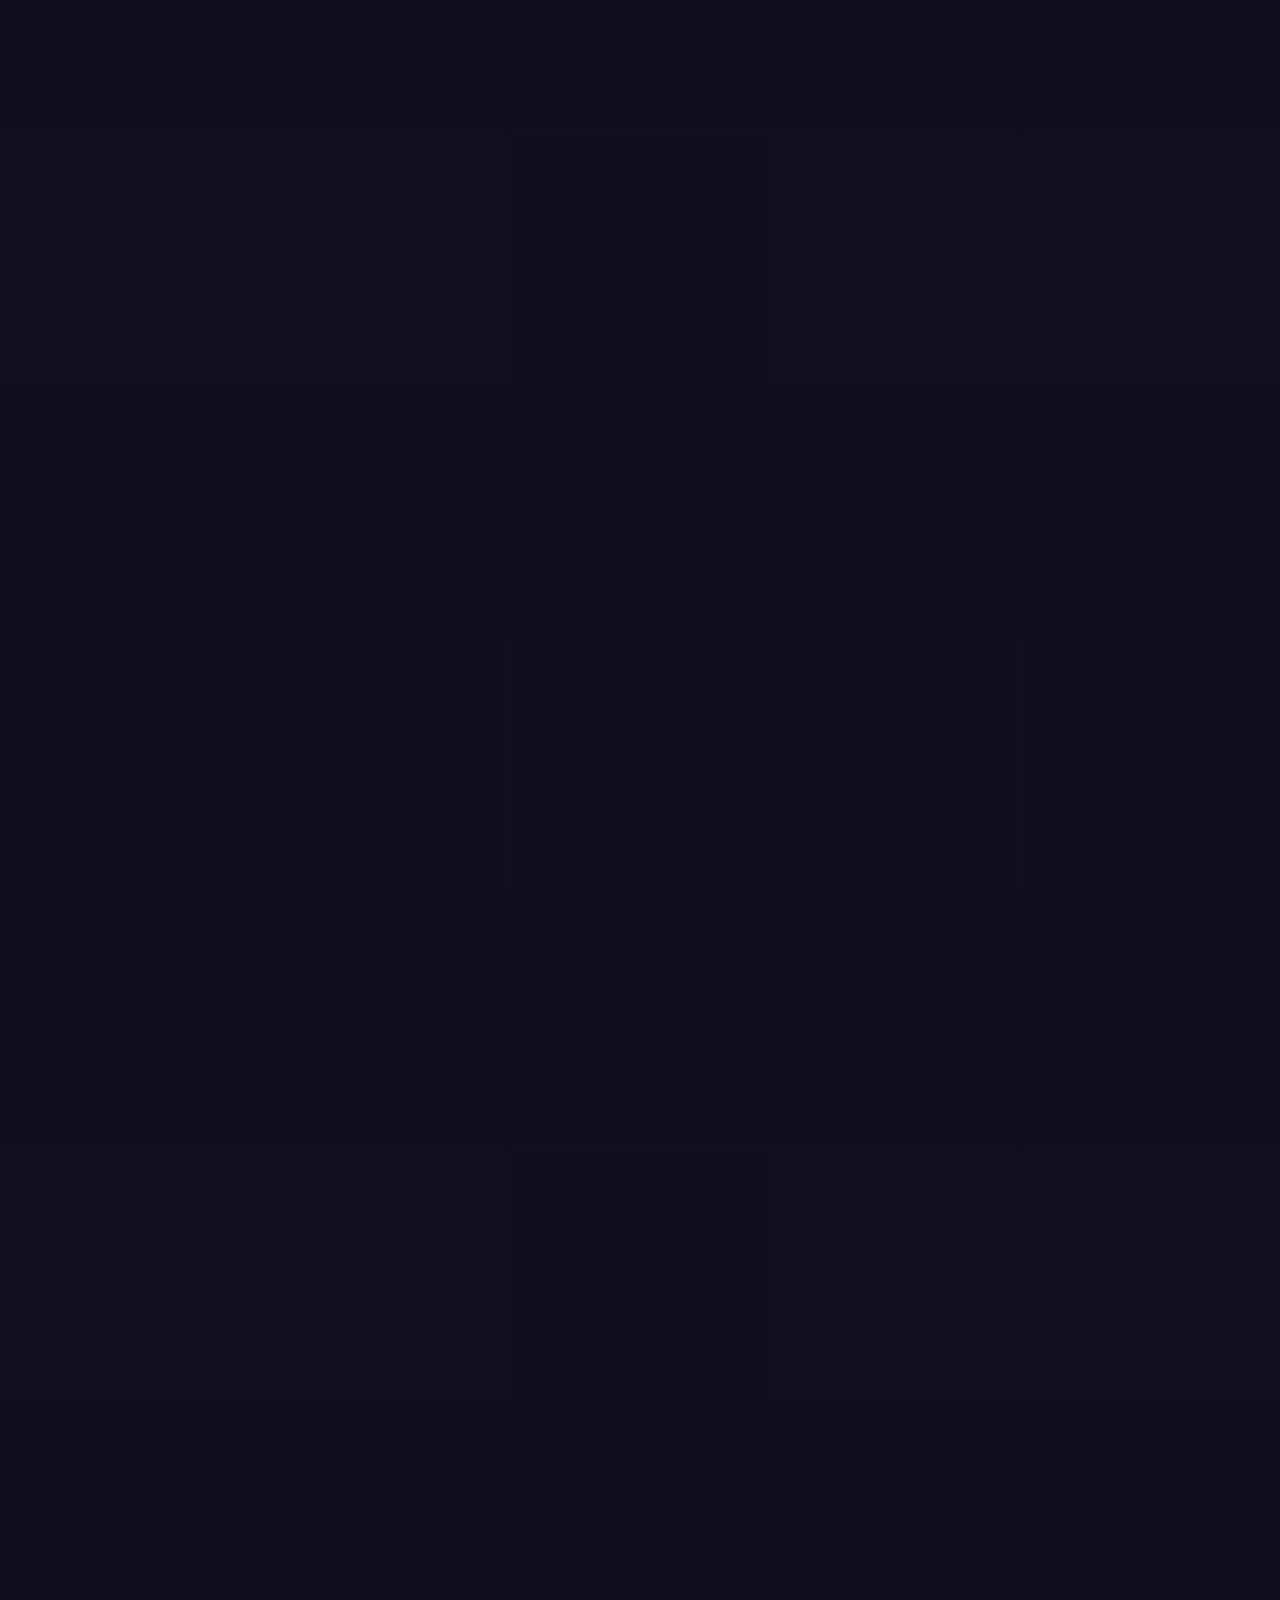
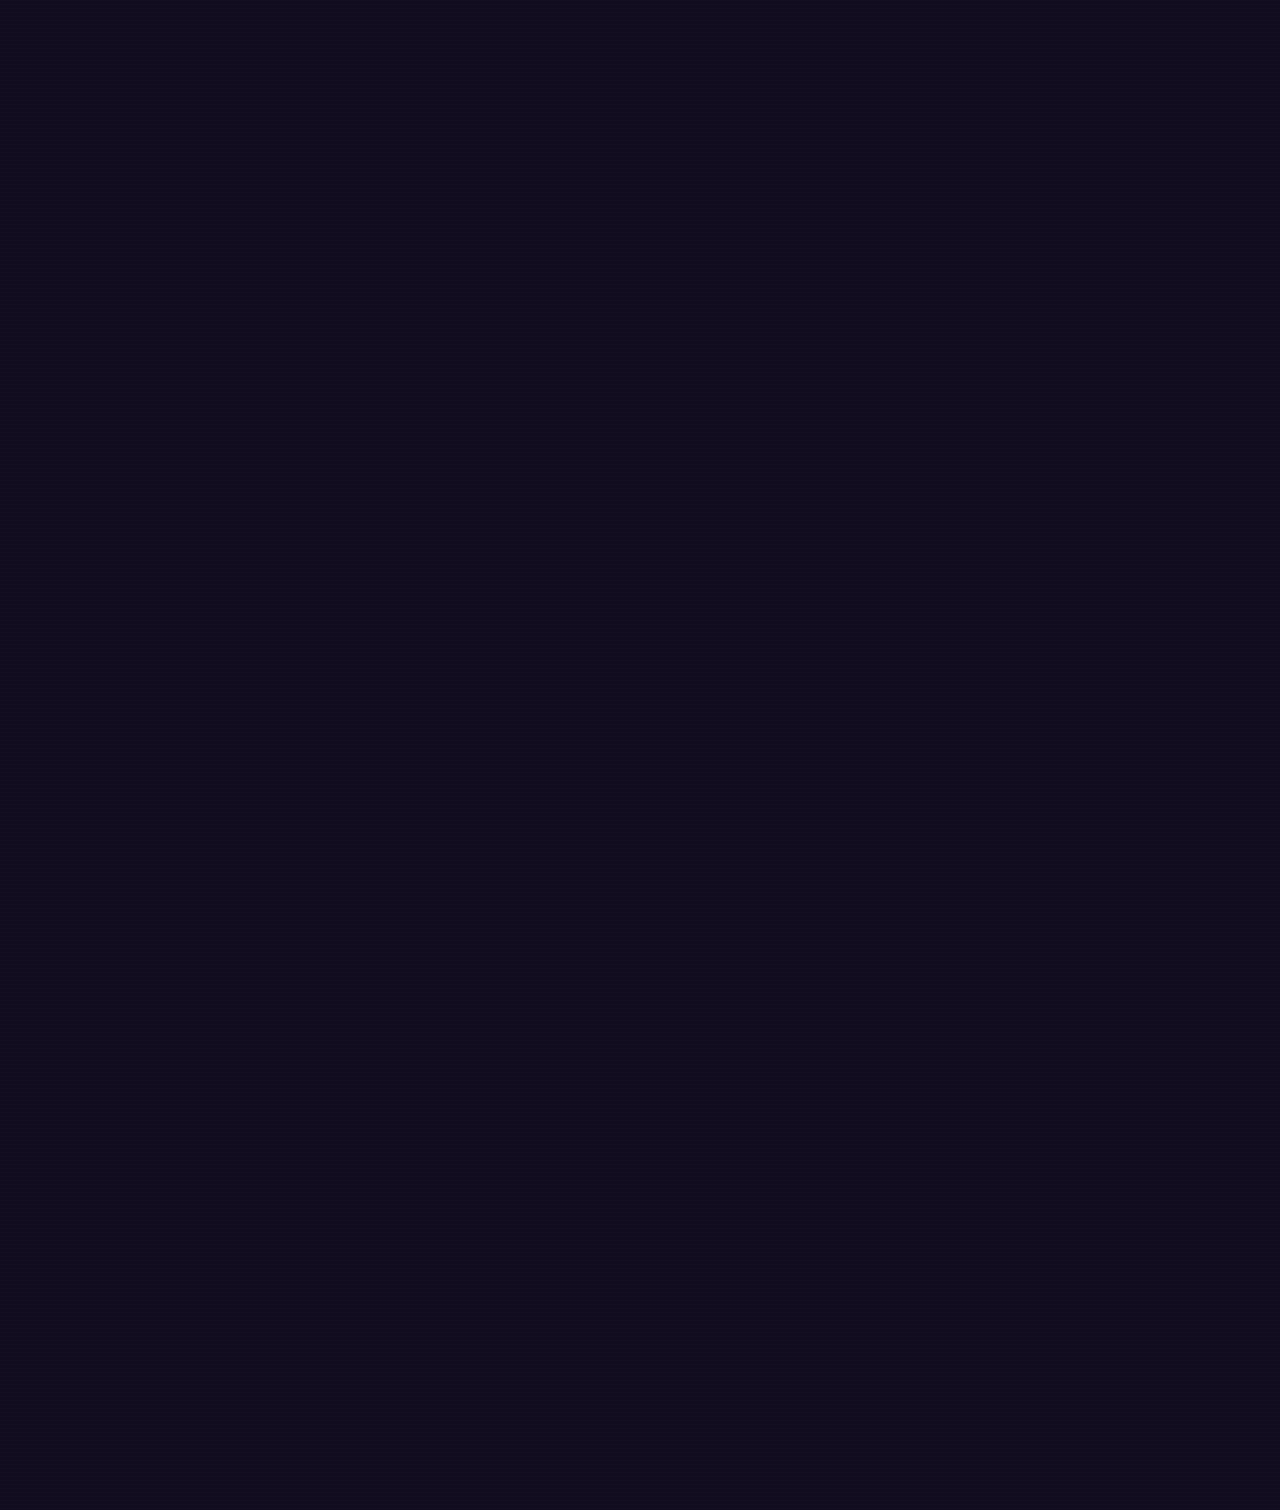
==== commit 8d034568: "Backdrops: each plane's board alone with its props (no HUD, heroes or monsters: s_planes.mjs EMPTY) " ====
--- a/index.html
+++ b/index.html
@@ -464,7 +464,7 @@
 
 <script src="js/hero-data.js?v=202611262" defer></script>
 <script src="js/heroes.js?v=202611263" defer></script>
-<script src="js/backdrop.js?v=202611267" defer></script>
+<script src="js/backdrop.js?v=202611268" defer></script>
 <script src="js/fireflies.js?v=202611265" defer></script>
 </body>
 </html>
